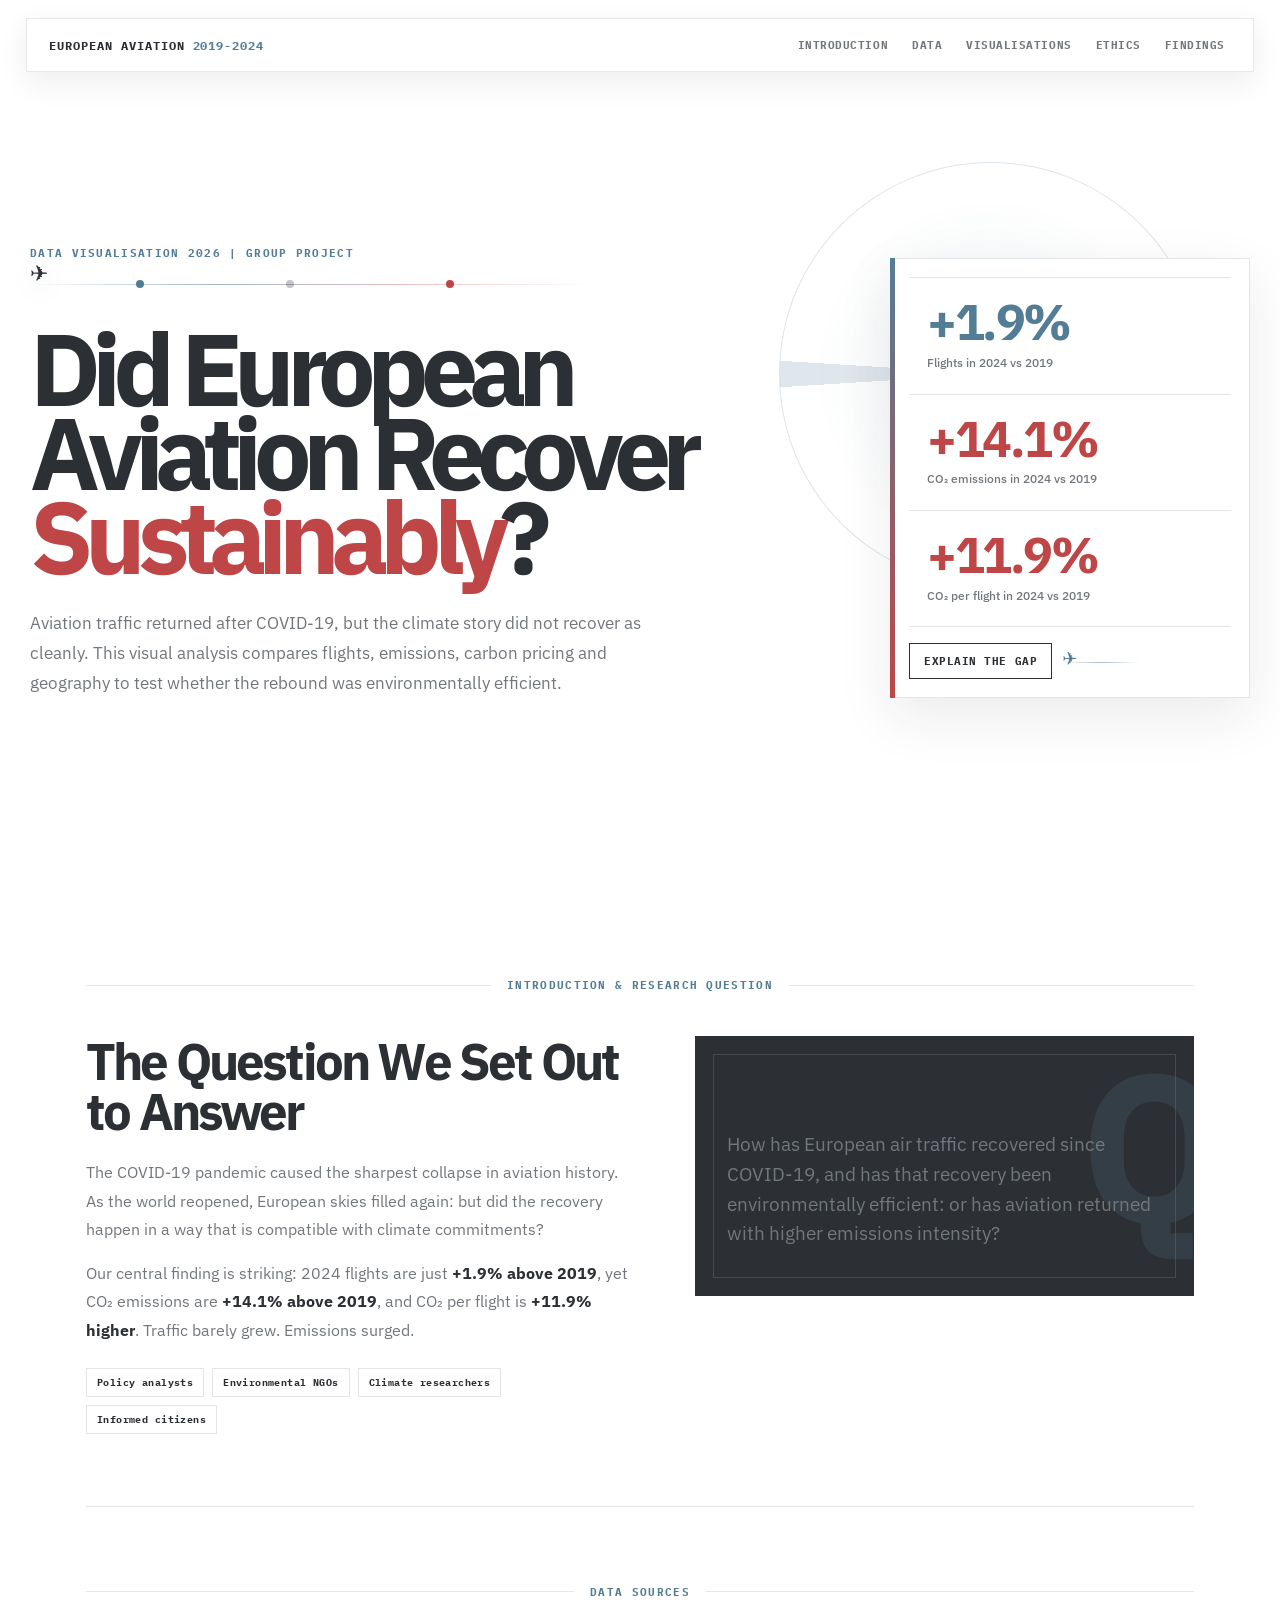
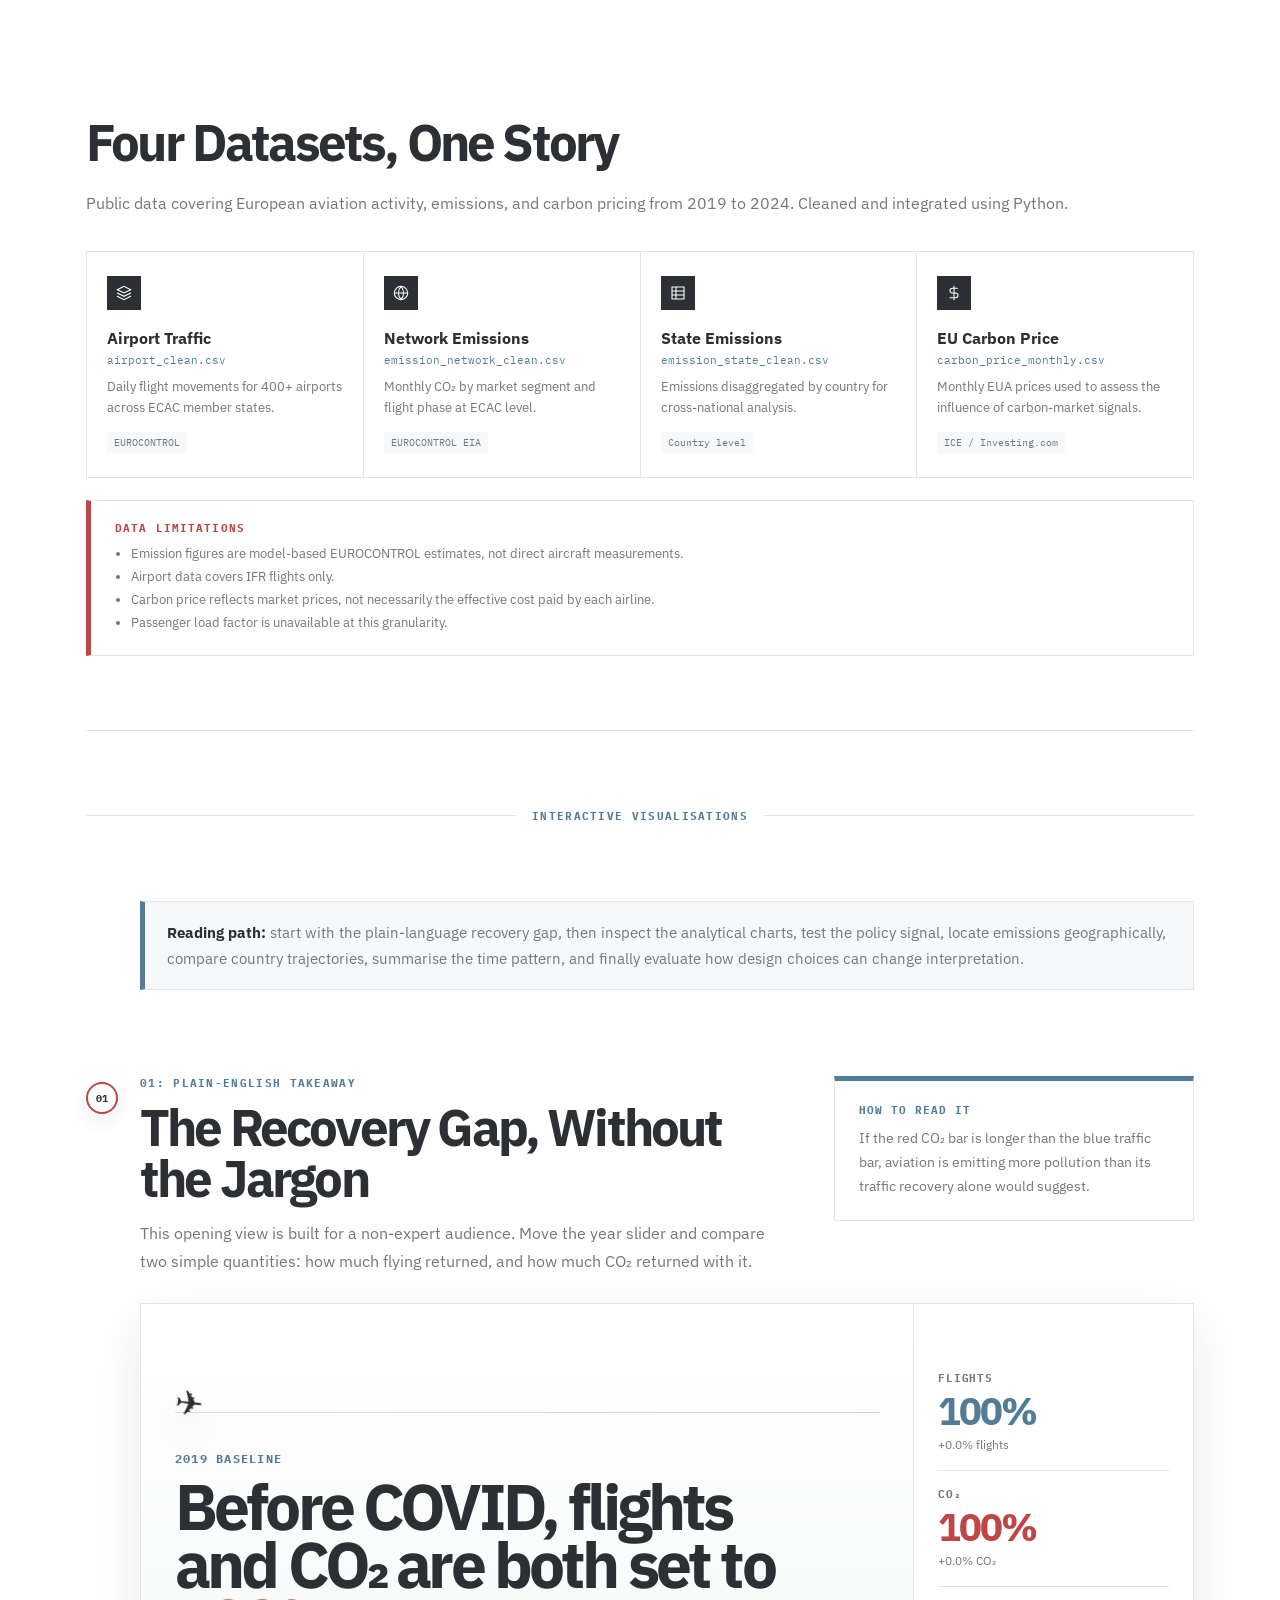
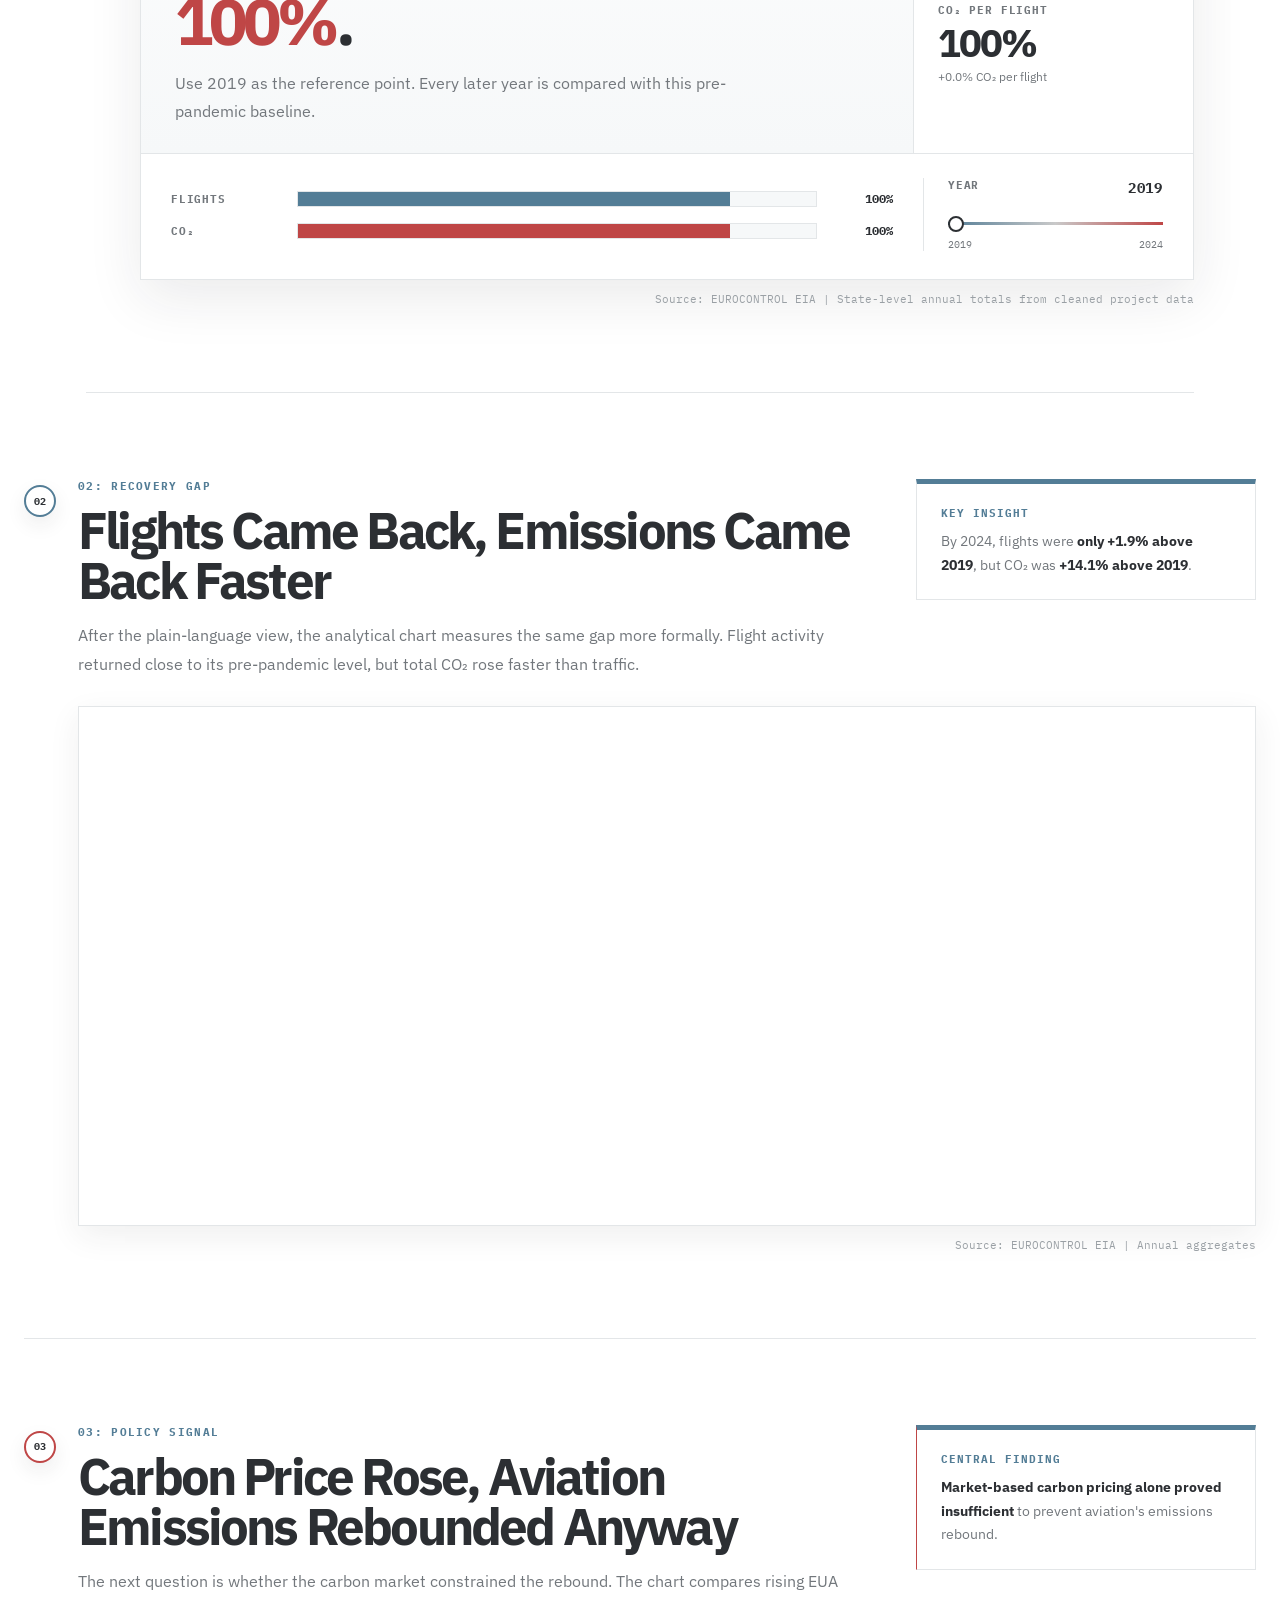
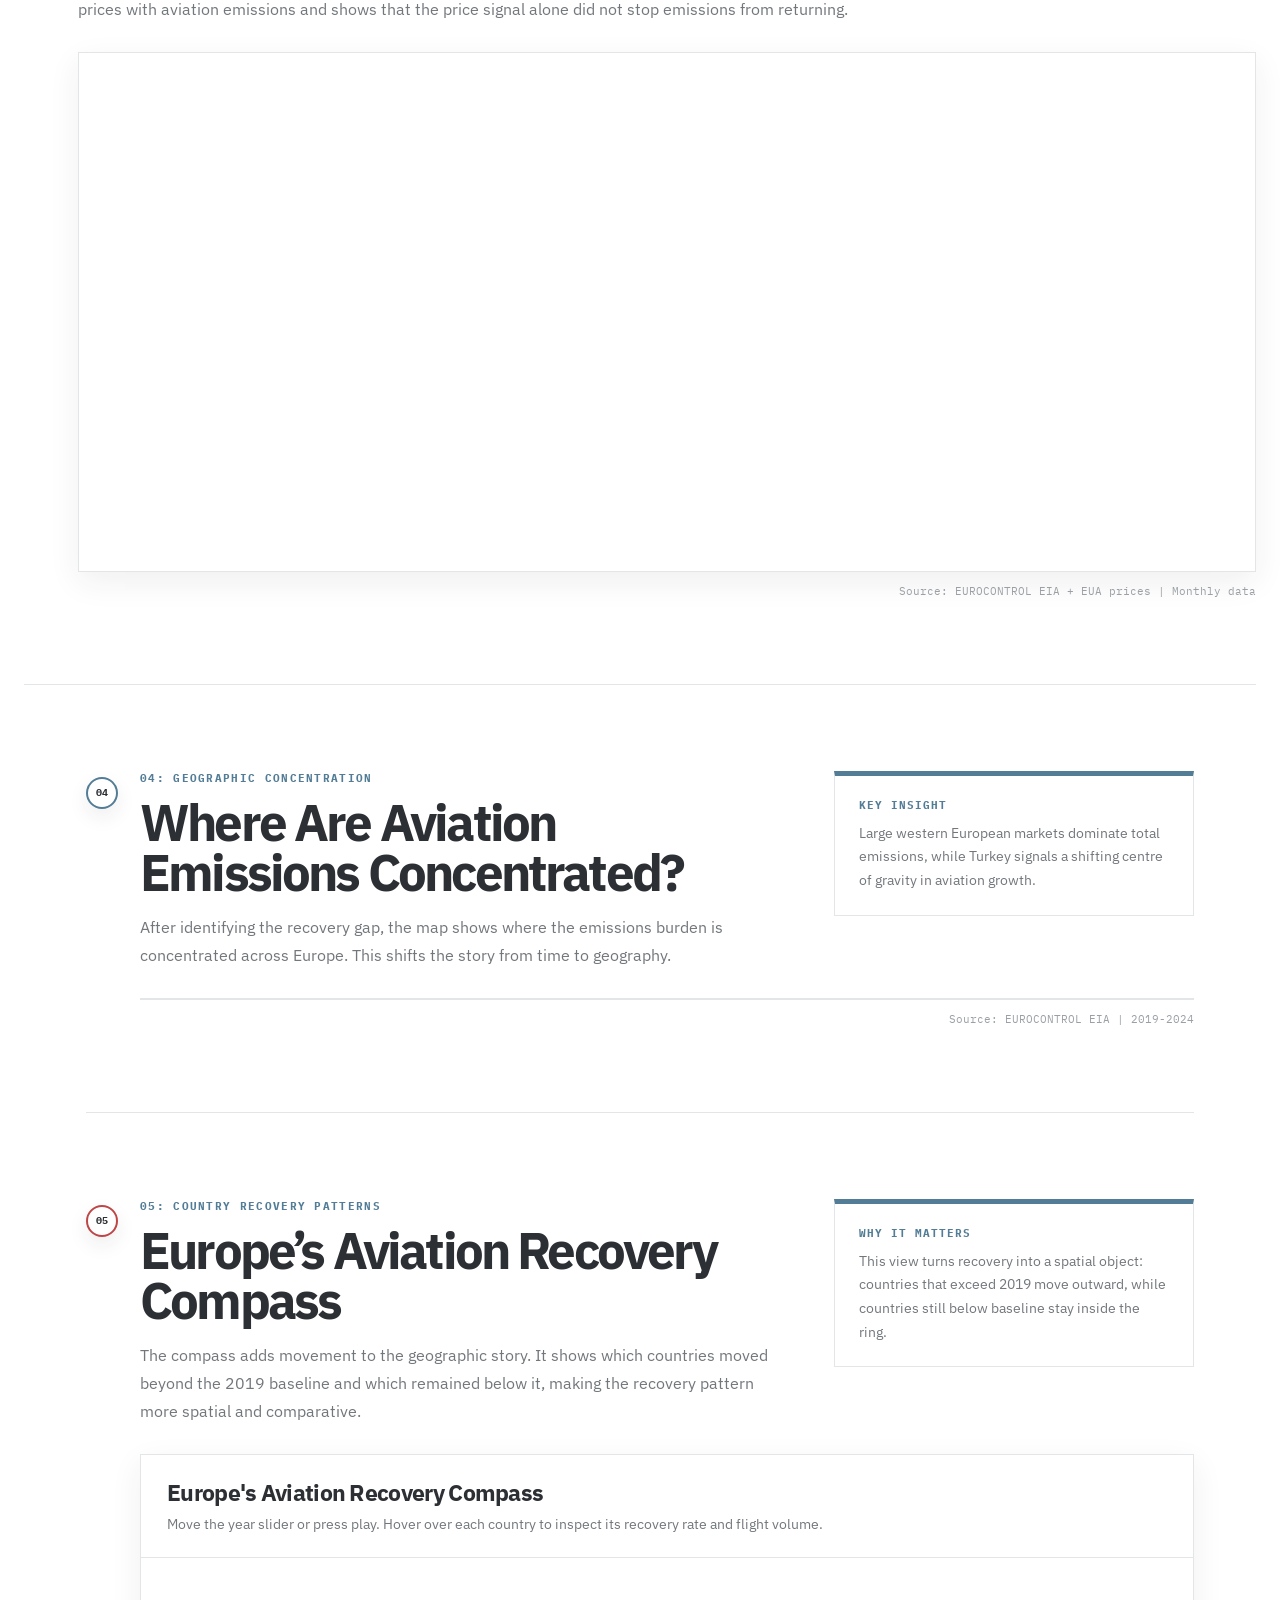
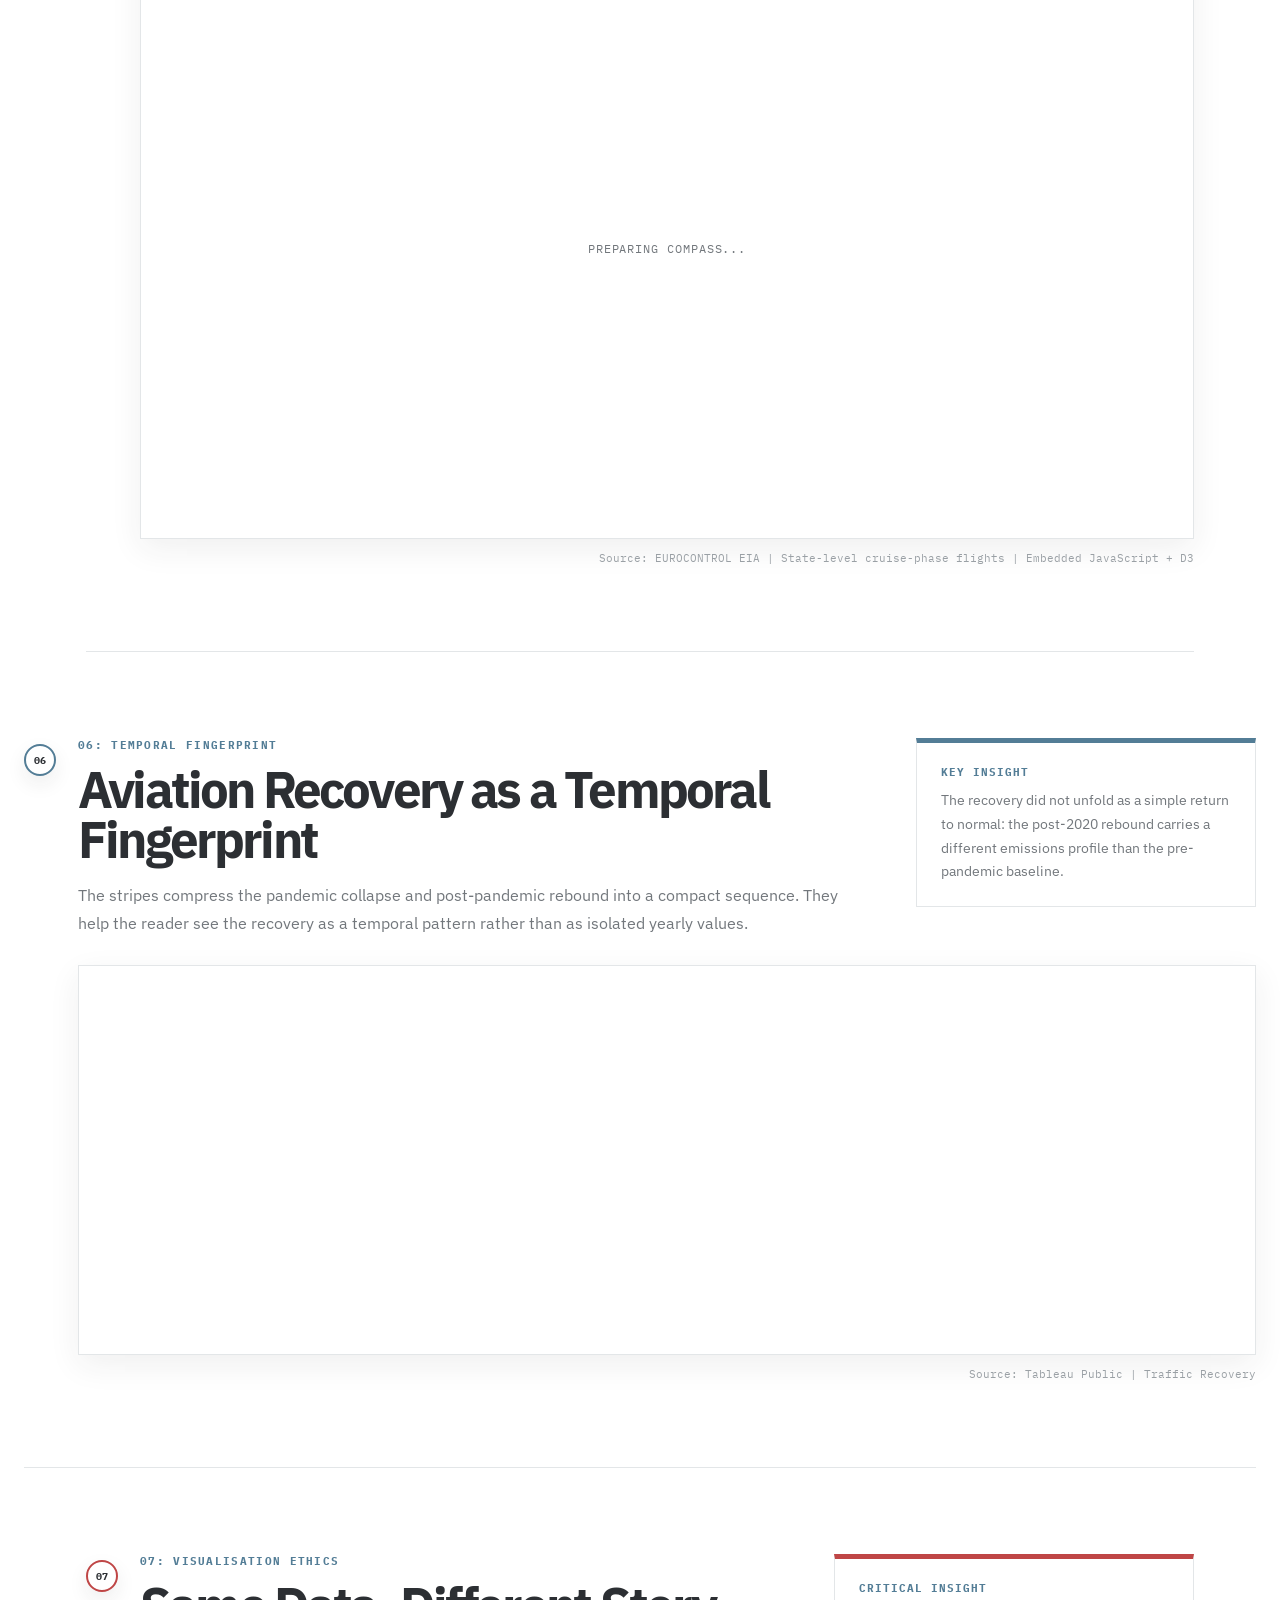
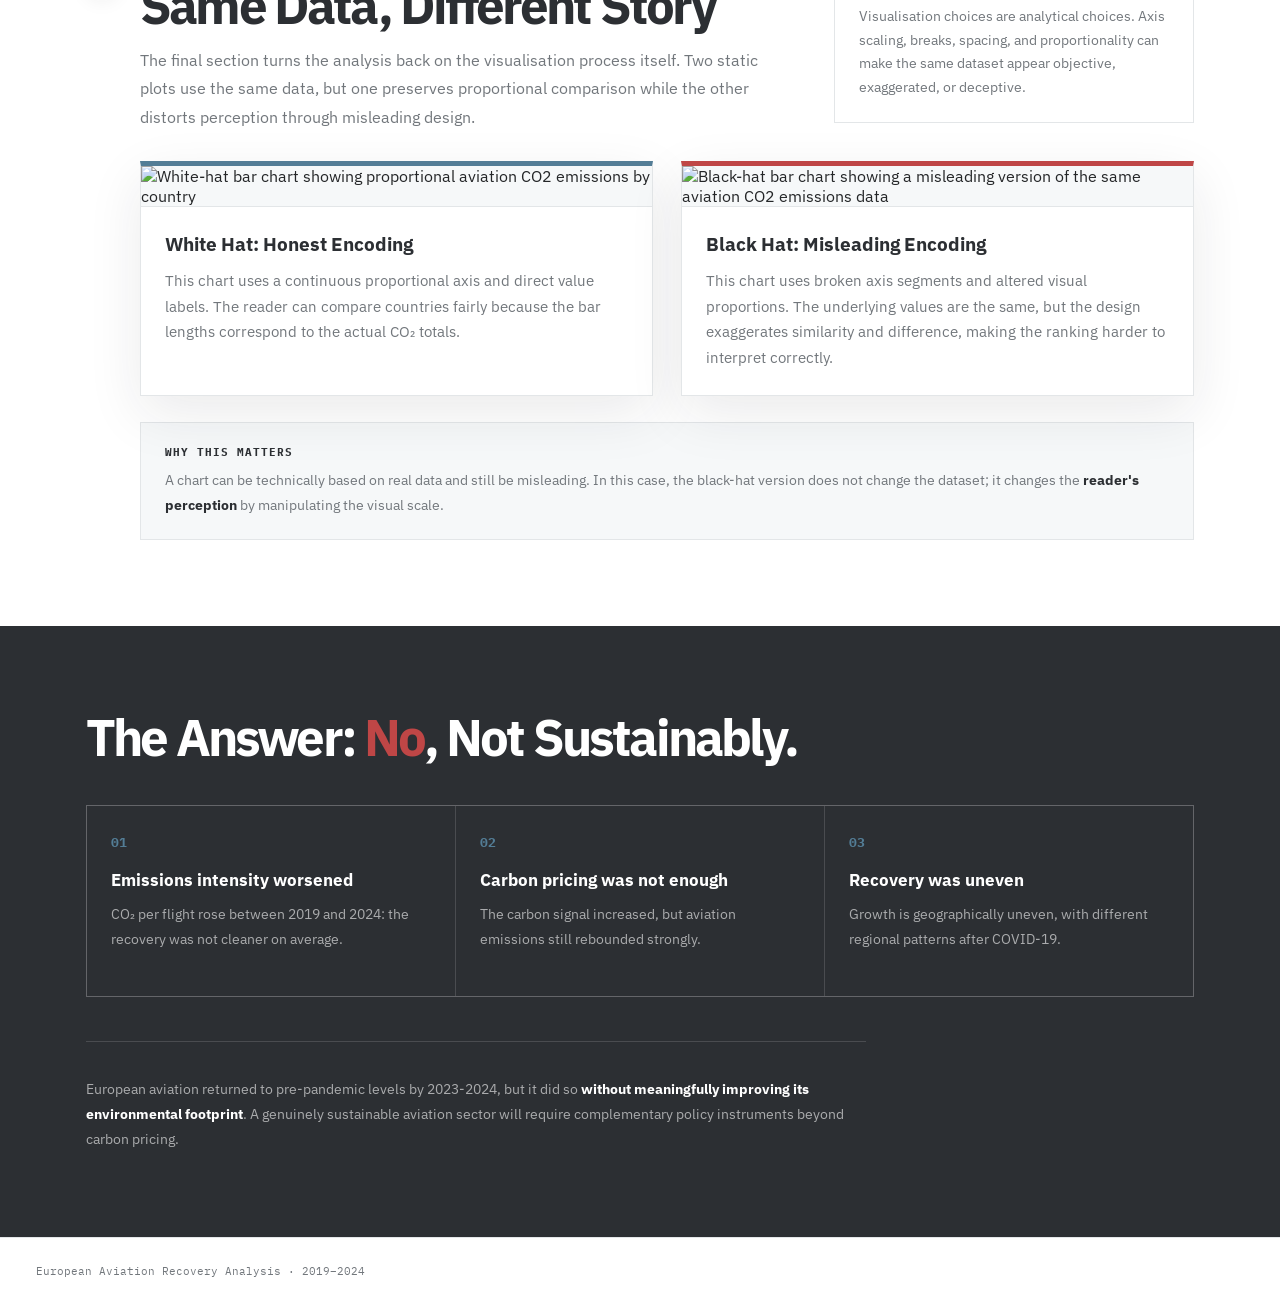
==== european_aviation_final.html @ b71dc3f4 "upd html" ====
<!DOCTYPE html>
<html lang="en">
<head>
<meta charset="UTF-8" />
<meta name="viewport" content="width=device-width, initial-scale=1.0" />
<title>Did European Aviation Recover Sustainably After COVID-19?</title>
<link rel="preconnect" href="https://fonts.googleapis.com">
<link rel="preconnect" href="https://fonts.gstatic.com" crossorigin>
<link href="https://fonts.googleapis.com/css2?family=IBM+Plex+Mono:wght@500;600;700&family=IBM+Plex+Sans:wght@400;500;600;700&display=swap" rel="stylesheet">
<style>
:root{
  --blue:#537D96;
  --red:#BF4646;
  --dark:#2C2F33;
  --ink:#242628;
  --muted:#72777C;
  --line:#E3E6E8;
  --soft:#F6F8F9;
  --white:#FFFFFF;
  --shadow:0 18px 52px rgba(36,38,40,.09);
  --radius:18px;
  --sans:'IBM Plex Sans', system-ui, -apple-system, BlinkMacSystemFont, 'Segoe UI', sans-serif;
  --mono:'IBM Plex Mono', ui-monospace, SFMono-Regular, Menlo, monospace;
}
*{box-sizing:border-box;margin:0;padding:0}
html{scroll-behavior:smooth;background:#fff}
body{
  font-family:var(--sans);
  color:var(--ink);
  background:#fff;
  overflow-x:hidden;
  text-rendering:optimizeLegibility;
}
a{color:inherit}
nav{
  position:fixed; inset:18px 26px auto; z-index:1000;
  height:54px; padding:0 18px 0 22px;
  display:flex; align-items:center; justify-content:space-between; gap:18px;
  background:rgba(255,255,255,.88);
  border:1px solid rgba(44,47,51,.11);
  backdrop-filter:blur(18px);
  box-shadow:0 10px 30px rgba(36,38,40,.08);
}
.nav-logo{
  font-family:var(--mono);
  font-size:.76rem;
  font-weight:700;
  letter-spacing:.08em;
  text-transform:uppercase;
  color:var(--dark);
}
.nav-logo span{color:var(--blue)}
.nav-links{display:flex;gap:4px;list-style:none}
.nav-links a{
  display:block;text-decoration:none;font-family:var(--mono);
  font-size:.66rem;font-weight:700;text-transform:uppercase;letter-spacing:.05em;
  color:var(--muted);padding:8px 10px;border-radius:2px;transition:.18s
}
.nav-links a:hover{background:var(--dark);color:#fff}
.hero{
  min-height:100vh;
  display:grid;
  align-items:center;
  padding:126px 30px 82px;
  position:relative;
}
.hero::after{
  content:"";
  position:absolute;
  right:6vw; top:18vh;
  width:33vw; height:33vw;
  border:1px solid rgba(83,125,150,.22);
  border-radius:50%;
  background:
    radial-gradient(circle, rgba(83,125,150,.08), transparent 62%),
    conic-gradient(from 18deg, transparent 0 31%, rgba(191,70,70,.18) 31% 33%, transparent 33% 69%, rgba(83,125,150,.2) 69% 71%, transparent 71%);
  opacity:.9;
}
.hero-inner{
  max-width:1240px;margin:0 auto;width:100%;
  display:grid;grid-template-columns:minmax(0,1.15fr) 360px;gap:70px;align-items:end;
  position:relative;z-index:1;
}
.eyebrow,.viz-tag,.divider-label{
  font-family:var(--mono);
  font-size:.68rem;font-weight:700;letter-spacing:.12em;text-transform:uppercase;color:var(--blue)
}
.hero h1{
  font-size:clamp(3.6rem,8vw,8.6rem);
  line-height:.82;
  letter-spacing:-.085em;
  font-weight:700;
  color:var(--dark);
  margin:20px 0 30px;
  max-width:920px;
}
.hero h1 em{font-style:normal;color:var(--red)}
.hero-sub{
  font-size:1.08rem;line-height:1.75;color:var(--muted);max-width:650px;
}
.hero-card{
  background:#fff;
  border:1px solid var(--line);
  box-shadow:var(--shadow);
  padding:18px;
  position:relative;
}
.hero-card::before{
  content:"";
  position:absolute;left:-1px;top:-1px;bottom:-1px;width:5px;
  background:linear-gradient(var(--blue),var(--red));
}
.hero-stats{display:grid;grid-template-columns:1fr;gap:0;border-top:1px solid var(--line)}
.hero-stat{
  padding:22px 18px;
  background:#fff;
  border-bottom:1px solid var(--line);
}
.hero-stat-num{
  font-size:3.1rem;line-height:.9;color:var(--red);font-weight:700;letter-spacing:-.05em
}
.hero-stat-num.blue{color:var(--blue)}
.hero-stat-label{
  margin-top:8px;color:var(--muted);font-size:.78rem;line-height:1.5;font-weight:500
}
.gap-controls{margin-top:16px;display:flex;align-items:center;gap:10px}
.gap-btn,.metric-btn{
  border:1px solid var(--dark);background:#fff;color:var(--dark);
  padding:10px 14px;font-family:var(--mono);font-weight:700;font-size:.68rem;
  letter-spacing:.05em;text-transform:uppercase;cursor:pointer;transition:.18s
}
.gap-btn:hover,.metric-btn:hover{background:var(--dark);color:#fff}
.gap-btn.active,.metric-btn.active{background:var(--dark);color:#fff}
.gap-text{max-height:0;overflow:hidden;opacity:0;color:var(--muted);font-size:.88rem;line-height:1.7;transition:.35s}
.gap-text.visible{max-height:220px;opacity:1;margin-top:14px}
.gap-text strong{color:var(--dark)}
.mini-plane{width:78px;height:18px;position:relative}
.mini-plane::before{content:"✈";position:absolute;left:0;top:-5px;color:var(--blue);font-size:18px;animation:flyAcross 3s ease-in-out infinite}
.mini-plane::after{content:"";position:absolute;left:0;right:0;top:10px;height:1px;background:linear-gradient(to right,transparent,rgba(83,125,150,.5),transparent)}
@keyframes flyAcross{0%{transform:translateX(0) rotate(4deg);opacity:.2}45%{opacity:1}100%{transform:translateX(60px) rotate(4deg);opacity:.2}}

.page{max-width:1180px;margin:0 auto;padding:0 36px}
.divider{display:flex;align-items:center;gap:16px;padding:78px 0 44px}
.divider-line{flex:1;height:1px;background:var(--line)}
.intro{padding-bottom:72px;border-bottom:1px solid var(--line)}
.intro-grid{display:grid;grid-template-columns:1.05fr .95fr;gap:58px;align-items:start}
h2{
  font-size:clamp(2rem,4vw,3.5rem);
  line-height:.98;
  letter-spacing:-.055em;
  font-weight:700;
  color:var(--dark);
}
.intro h2,.datasets h2{margin-bottom:22px}
.intro p,.datasets>p,.viz-desc{
  font-size:.98rem;line-height:1.8;color:var(--muted);font-weight:400
}
.intro p{margin-bottom:16px}
.intro strong,.viz-desc strong{color:var(--dark)}
.question-box{
  background:var(--dark);
  color:#fff;
  padding:32px;
  min-height:260px;
  display:flex;align-items:flex-end;
  position:relative;overflow:hidden;
}
.question-box::before{
  content:"";
  position:absolute;inset:18px;
  border:1px solid rgba(255,255,255,.13);
}
.question-box::after{
  content:"Q";
  position:absolute;right:-10px;top:-28px;
  font-size:13rem;font-weight:700;letter-spacing:-.12em;color:rgba(83,125,150,.2)
}
.question-box p{font-size:1.2rem;line-height:1.55;position:relative;z-index:1}
.tags{display:flex;gap:8px;margin-top:24px;flex-wrap:wrap}
.tag{
  font-family:var(--mono);font-size:.64rem;font-weight:700;letter-spacing:.04em;
  padding:7px 10px;border:1px solid var(--line);color:var(--dark);background:#fff
}
.datasets{padding:74px 0;border-bottom:1px solid var(--line)}
.ds-grid{display:grid;grid-template-columns:repeat(4,1fr);gap:1px;background:var(--line);border:1px solid var(--line);margin-top:34px}
.ds-card{background:#fff;padding:24px 20px;min-height:210px;transition:.2s}
.ds-card:hover{background:var(--soft);transform:translateY(-2px)}
.ds-icon{width:34px;height:34px;background:var(--dark);display:flex;align-items:center;justify-content:center;margin-bottom:18px}
.ds-icon svg{width:16px;height:16px;fill:none;stroke:#fff;stroke-width:1.6;stroke-linecap:round}
.ds-card h3{font-size:1rem;color:var(--dark);margin-bottom:5px}
.ds-file{font-family:var(--mono);font-size:.68rem;color:var(--blue);display:block;margin-bottom:10px}
.ds-card p{font-size:.8rem;line-height:1.6;color:var(--muted)}
.ds-meta{display:flex;gap:6px;margin-top:14px;flex-wrap:wrap}
.ds-meta span{font-family:var(--mono);font-size:.62rem;background:var(--soft);color:var(--muted);padding:4px 7px}
.limits{border:1px solid var(--line);border-left:5px solid var(--red);padding:20px 24px;margin-top:22px;background:#fff}
.limits h4{font-family:var(--mono);font-size:.7rem;letter-spacing:.1em;text-transform:uppercase;color:var(--red);margin-bottom:8px}
.limits ul{padding-left:16px}
.limits li{font-size:.82rem;line-height:1.75;color:var(--muted)}


/* Subtle interactive flight path: lightweight, not a dashboard */
.scroll-progress{
  position:fixed;top:0;left:0;height:3px;width:100%;z-index:2000;
  background:linear-gradient(90deg,var(--blue),var(--red));
  transform:scaleX(0);transform-origin:left center;
}
.airline-trace{
  width:min(560px,80vw);
  height:46px;
  position:relative;
  margin:0 0 16px;
  color:var(--blue);
}
.airline-trace::before{
  content:"";
  position:absolute;left:0;right:0;top:24px;height:1px;
  background:linear-gradient(90deg,transparent,rgba(83,125,150,.55),rgba(191,70,70,.35),transparent);
}
.airline-trace::after{
  content:"";
  position:absolute;left:19%;top:20px;width:8px;height:8px;border-radius:50%;
  background:var(--blue);box-shadow:150px 0 0 rgba(44,47,51,.28),310px 0 0 var(--red);
}
.hero-plane{
  position:absolute;left:0;top:2px;
  font-size:22px;line-height:1;
  color:var(--dark);
  filter:drop-shadow(0 8px 12px rgba(36,38,40,.14));
  animation:heroPlaneFloat 5.8s ease-in-out infinite;
}
@keyframes heroPlaneFloat{
  0%,100%{transform:translate(0,6px) rotate(7deg)}
  45%{transform:translate(430px,-2px) rotate(7deg)}
  55%{transform:translate(430px,-2px) rotate(7deg)}
}
.story-flow{
  position:relative;
  margin-top:34px;
}
.story-flow .viz-block{
  position:relative;
  padding-left:54px;
}
.story-flow .viz-block::before{
  content:attr(data-step);
  position:absolute;
  left:0;
  top:92px;
  width:28px;
  height:28px;
  display:flex;
  align-items:center;
  justify-content:center;
  border-radius:50%;
  background:#fff;
  border:2px solid var(--blue);
  color:var(--dark);
  font-family:var(--mono);
  font-size:.62rem;
  font-weight:700;
  z-index:2;
  box-shadow:0 8px 20px rgba(36,38,40,.08);
}
.story-flow .viz-block:nth-of-type(2n)::before{border-color:var(--red)}
.story-bridge{
  margin:22px 0 0 54px;
  padding:18px 22px;
  border:1px solid var(--line);
  border-left:5px solid var(--blue);
  background:var(--soft);
  color:var(--muted);
  line-height:1.75;
  font-size:.92rem;
}
.story-bridge strong{color:var(--dark)}

.viz-block{
  opacity:0;transform:translateY(22px);
  transition:opacity .65s ease, transform .65s ease;
}
.viz-block.is-visible{opacity:1;transform:none}

.viz-block{padding:86px 0;border-bottom:1px solid var(--line)}
.viz-block:last-child{border-bottom:none}
.viz-head{display:grid;grid-template-columns:minmax(0,1fr) 360px;gap:52px;align-items:start;margin-bottom:28px}
.viz-tag{display:block;margin-bottom:12px}
.viz-block h2{margin-bottom:16px}
.insight{
  border:1px solid var(--line);
  border-top:5px solid var(--blue);
  background:#fff;
  padding:22px 24px;
}
.insight h4{
  font-family:var(--mono);font-size:.68rem;font-weight:700;letter-spacing:.09em;text-transform:uppercase;color:var(--blue);margin-bottom:10px
}
.insight p{font-size:.86rem;line-height:1.72;color:var(--muted)}
.insight strong{color:var(--dark)}
.tableau-frame,.atlas-card{
  border:1px solid var(--line);
  background:#fff;
  box-shadow:0 10px 30px rgba(36,38,40,.07);
  overflow:hidden;
}
.viz-block.horizontal{
  width:min(1440px, calc(100vw - 48px));
  margin-left:calc(50% - min(720px, calc(50vw - 24px)));
}
.viz-block.horizontal .viz-head{
  grid-template-columns:minmax(0,1.25fr) 340px;
}
.viz-block.horizontal .tableau-frame{min-height:520px}
.viz-block.horizontal.stripes .tableau-frame{min-height:390px}
.caption{
  font-family:var(--mono);
  font-size:.68rem;
  color:#9AA0A5;
  margin-top:12px;
  text-align:right;
}

.atlas-card{background:#fff}
.atlas-shell{padding:0}
.atlas-header{display:flex;justify-content:space-between;gap:20px;padding:22px 26px;border-bottom:1px solid var(--line);background:#fff}
.atlas-title h3{font-size:1.45rem;color:var(--dark);letter-spacing:-.03em}
.atlas-title p{margin-top:6px;font-size:.86rem;color:var(--muted);line-height:1.65}
.atlas-loader{height:580px;display:flex;align-items:center;justify-content:center;font-family:var(--mono);font-size:.72rem;text-transform:uppercase;letter-spacing:.08em;color:var(--muted)}
.atlas-dashboard{display:none;grid-template-columns:minmax(0,1fr) 220px;gap:0;min-height:680px}
.atlas-dashboard.ready{display:grid}
.atlas-main{min-width:0;display:flex;flex-direction:column;border-right:1px solid var(--line)}
.atlas-side{padding:26px 22px;background:#fff;display:flex;flex-direction:column;gap:22px;justify-content:center;border-left:1px solid var(--line)}
.compass-wrap{position:relative;display:flex;justify-content:center;align-items:center;flex:1;min-height:0;background:#fff}
.compass-wrap svg{display:block;width:100%;height:100%;min-height:590px}
.yr-caption{position:absolute;left:22px;bottom:24px;max-width:230px;pointer-events:none}
.yc-year{font-size:1.5rem;color:var(--dark);font-weight:700;line-height:1;margin-bottom:6px}
.yc-text{font-size:.86rem;line-height:1.55;color:var(--muted)}
.year-row{display:flex;align-items:center;justify-content:center;gap:14px;padding:16px;border-top:1px solid var(--line);font-family:var(--mono);color:var(--muted)}
.year-row input[type=range]{appearance:none;width:260px;height:3px;background:linear-gradient(90deg,var(--blue),#c9c9c9,var(--red));border-radius:0;outline:none;cursor:pointer}
.year-row input[type=range]::-webkit-slider-thumb{appearance:none;width:15px;height:15px;background:#fff;border:2px solid var(--dark);border-radius:50%}
.year-row input[type=range]::-moz-range-thumb{width:15px;height:15px;background:#fff;border:2px solid var(--dark);border-radius:50%}
.yr-label{font-size:.68rem;text-transform:uppercase;letter-spacing:.06em}
.yr-val{font-size:1rem;color:var(--dark);font-weight:700;min-width:44px}
.btn-play{width:30px;height:30px;border:1px solid var(--dark);background:#fff;color:var(--dark);display:flex;align-items:center;justify-content:center;cursor:pointer}
.btn-play:hover{background:var(--dark);color:#fff}
.leg-title,.m-lbl{
  font-family:var(--mono);font-size:.68rem;letter-spacing:.07em;text-transform:uppercase;color:var(--muted);font-weight:700;margin-bottom:8px
}
.leg-bar{height:8px;margin-bottom:7px}
.leg-ticks{display:flex;justify-content:space-between}
.leg-ticks span,.m-sub{font-size:.72rem;color:var(--muted)}
.metric{padding:14px 0;border-top:1px solid var(--line)}
.m-val{font-size:1.9rem;font-weight:700;letter-spacing:-.05em;color:var(--dark);line-height:1}
.atlas-tooltip{position:absolute;pointer-events:none;z-index:10;background:#fff;border:1px solid var(--line);box-shadow:var(--shadow);padding:12px 14px;font-size:.85rem;line-height:1.5;opacity:0;transition:.15s}
.atlas-tooltip.on{opacity:1}
.atlas-tooltip .tt-name{font-weight:700;font-size:1rem;color:var(--dark);margin-bottom:6px}
.atlas-tooltip .tt-row{color:var(--muted)}
.atlas-tooltip b{color:var(--dark)}
.shape-g{cursor:grab}
.shape-g:active{cursor:grabbing}

.plain-card{
  border:1px solid var(--line);
  background:#fff;
  box-shadow:var(--shadow);
  overflow:hidden;
}
.plain-top{
  display:grid;
  grid-template-columns:minmax(0,1fr) 280px;
  border-bottom:1px solid var(--line);
  background:linear-gradient(180deg,#fff,var(--soft));
}
.plain-stage{
  position:relative;
  min-height:430px;
  padding:34px 34px 28px;
  overflow:hidden;
}
.plain-stage::before{
  content:"";
  position:absolute;
  left:34px;right:34px;top:108px;height:1px;
  background:linear-gradient(90deg,rgba(83,125,150,.2),rgba(191,70,70,.32));
}
.plain-plane{
  position:absolute;
  left:34px;top:76px;
  font-size:34px;
  color:var(--dark);
  filter:drop-shadow(0 12px 18px rgba(36,38,40,.16));
  transition:transform .55s cubic-bezier(.2,.8,.2,1);
}
.plain-copy{position:relative;z-index:1;margin-top:112px;max-width:650px}
.plain-year{
  font-family:var(--mono);
  font-size:.78rem;
  font-weight:700;
  letter-spacing:.1em;
  text-transform:uppercase;
  color:var(--blue);
  margin-bottom:12px;
}
.plain-big{
  font-size:clamp(2.2rem,5vw,5rem);
  line-height:.9;
  letter-spacing:-.06em;
  font-weight:700;
  color:var(--dark);
  max-width:720px;
}
.plain-big strong{color:var(--red)}
.plain-sentence{
  margin-top:18px;
  color:var(--muted);
  font-size:1rem;
  line-height:1.75;
  max-width:620px;
}
.plain-sentence strong{color:var(--dark)}
.plain-side{
  border-left:1px solid var(--line);
  padding:26px 24px;
  display:flex;
  flex-direction:column;
  justify-content:center;
  gap:16px;
  background:#fff;
}
.plain-score{
  border-top:1px solid var(--line);
  padding-top:16px;
}
.plain-score:first-child{border-top:0;padding-top:0}
.plain-score-label{
  font-family:var(--mono);
  font-size:.66rem;
  letter-spacing:.08em;
  text-transform:uppercase;
  color:var(--muted);
  font-weight:700;
  margin-bottom:8px;
}
.plain-score-value{
  font-size:2.35rem;
  line-height:.95;
  letter-spacing:-.05em;
  font-weight:700;
  color:var(--dark);
}
.plain-score-value.red{color:var(--red)}
.plain-score-value.blue{color:var(--blue)}
.plain-score-sub{margin-top:6px;font-size:.78rem;line-height:1.55;color:var(--muted)}
.plain-bottom{
  padding:24px 30px 28px;
  display:grid;
  grid-template-columns:minmax(0,1fr) 240px;
  gap:30px;
  align-items:center;
}
.plain-bars{display:grid;gap:16px}
.plain-bar-row{
  display:grid;
  grid-template-columns:112px minmax(0,1fr) 62px;
  gap:14px;
  align-items:center;
}
.plain-bar-label{
  font-family:var(--mono);
  font-size:.68rem;
  text-transform:uppercase;
  letter-spacing:.07em;
  color:var(--muted);
  font-weight:700;
}
.plain-bar-track{height:16px;background:var(--soft);border:1px solid var(--line);position:relative}
.plain-bar-fill{position:absolute;inset:0 auto 0 0;width:0;background:var(--blue);transition:width .55s cubic-bezier(.2,.8,.2,1)}
.plain-bar-fill.red{background:var(--red)}
.plain-bar-value{
  font-family:var(--mono);
  font-size:.72rem;
  color:var(--dark);
  font-weight:700;
  text-align:right;
}
.plain-control{
  border-left:1px solid var(--line);
  padding-left:24px;
}
.plain-control label{
  display:flex;
  justify-content:space-between;
  font-family:var(--mono);
  font-size:.68rem;
  letter-spacing:.07em;
  text-transform:uppercase;
  color:var(--muted);
  font-weight:700;
  margin-bottom:12px;
}
.plain-control strong{font-size:.9rem;color:var(--dark)}
.plain-control input[type=range]{appearance:none;width:100%;height:3px;background:linear-gradient(90deg,var(--blue),#c9c9c9,var(--red));outline:none;cursor:pointer}
.plain-control input[type=range]::-webkit-slider-thumb{appearance:none;width:16px;height:16px;background:#fff;border:2px solid var(--dark);border-radius:50%}
.plain-control input[type=range]::-moz-range-thumb{width:16px;height:16px;background:#fff;border:2px solid var(--dark);border-radius:50%}
.plain-years{display:flex;justify-content:space-between;margin-top:9px;font-family:var(--mono);font-size:.62rem;color:var(--muted)}


.ethics-grid{
  display:grid;
  grid-template-columns:1fr 1fr;
  gap:28px;
  margin-top:30px;
}
.ethics-card{
  background:#fff;
  border:1px solid var(--line);
  box-shadow:var(--shadow);
  overflow:hidden;
  transition:.25s;
}
.ethics-card:hover{transform:translateY(-4px)}
.ethics-card img{
  width:100%;
  display:block;
  border-bottom:1px solid var(--line);
  background:var(--soft);
}
.ethics-content{padding:24px}
.ethics-content h3{
  margin-bottom:12px;
  font-size:1.2rem;
  color:var(--dark);
}
.ethics-content p{
  color:var(--muted);
  line-height:1.75;
  font-size:.92rem;
}
.ethics-card.white{border-top:5px solid var(--blue)}
.ethics-card.black{border-top:5px solid var(--red)}
.ethics-note{
  margin-top:26px;
  border:1px solid var(--line);
  background:var(--soft);
  padding:22px 24px;
}
.ethics-note h4{
  font-family:var(--mono);
  font-size:.68rem;
  letter-spacing:.09em;
  text-transform:uppercase;
  color:var(--dark);
  margin-bottom:8px;
}
.ethics-note p{
  color:var(--muted);
  line-height:1.75;
  font-size:.9rem;
}
.ethics-note strong{color:var(--dark)}

.conclusion{background:var(--dark);padding:86px 0;color:#fff}
.conclusion-inner{max-width:1180px;margin:0 auto;padding:0 36px}
.conclusion h2{color:#fff;margin-bottom:42px}
.conclusion h2 em{font-style:normal;color:var(--red)}
.findings{display:grid;grid-template-columns:repeat(3,1fr);gap:1px;background:rgba(255,255,255,.14);border:1px solid rgba(255,255,255,.14);margin-bottom:44px}
.finding{background:var(--dark);padding:28px 24px;min-height:190px}
.finding-n{font-family:var(--mono);font-size:.8rem;color:var(--blue);margin-bottom:18px;font-weight:700}
.finding h3{font-size:1.05rem;margin-bottom:10px}
.finding p,.conclusion-text{font-size:.9rem;line-height:1.75;color:rgba(255,255,255,.6)}
.conclusion-text{max-width:780px;border-top:1px solid rgba(255,255,255,.14);padding-top:34px}
.conclusion-text strong{color:#fff}
footer{background:#fff;border-top:1px solid var(--line);padding:26px 36px;display:flex;justify-content:space-between;align-items:center}
footer p,footer a{font-family:var(--mono);font-size:.68rem;color:var(--muted)}
footer a{text-decoration:none;color:var(--blue);font-weight:700}


@media (max-width:860px){
.airline-trace{width:100%;height:36px}
  @keyframes heroPlaneFloat{0%,100%{transform:translate(0,4px) rotate(7deg)}45%,55%{transform:translate(220px,-1px) rotate(7deg)}}
}

@media(max-width:960px){
  nav{inset:12px 12px auto}

  .story-flow .viz-block{padding-left:0}
  .story-flow .viz-block::before{display:none}
  .story-bridge{margin-left:0}
.nav-links{display:none}
  .hero-inner,.intro-grid,.viz-head{grid-template-columns:1fr;gap:28px}
  .hero{padding:110px 20px 70px}.hero::after{display:none}
  .page,.conclusion-inner{padding:0 20px}
  .ds-grid,.findings,.ethics-grid{grid-template-columns:1fr}
  .viz-block.horizontal{width:auto;margin-left:0}
  .atlas-dashboard{grid-template-columns:1fr;min-height:auto}
  .atlas-main{border-right:0}.atlas-side{border-left:0;border-top:1px solid var(--line)}
  .compass-wrap svg{min-height:480px}
  .plain-top,.plain-bottom{grid-template-columns:1fr}
  .plain-side,.plain-control{border-left:0;border-top:1px solid var(--line)}
  .plain-control{padding-left:0;padding-top:20px}
  .plain-stage{min-height:390px;padding:28px 22px}
  .plain-stage::before{left:22px;right:22px}
  .plain-plane{left:22px}
  .plain-bar-row{grid-template-columns:82px minmax(0,1fr) 56px}
  footer{flex-direction:column;gap:8px;text-align:center}
}
</style>
</head>
<body>
<div class="scroll-progress" id="scrollProgress"></div>
<nav>
  <div class="nav-logo">European Aviation <span>2019-2024</span></div>
  <ul class="nav-links">
    <li><a href="#intro">Introduction</a></li>
    <li><a href="#data">Data</a></li>
    <li><a href="#viz">Visualisations</a></li>
    <li><a href="#viz-ethics">Ethics</a></li>
    <li><a href="#conclusion">Findings</a></li>
  </ul>
</nav>

<section class="hero">
  <div class="hero-inner">
    <div>
      <p class="eyebrow">Data Visualisation 2026 | Group Project</p>
      <div class="airline-trace" aria-hidden="true"><span class="hero-plane">✈</span></div>
      <h1>Did European Aviation Recover <em>Sustainably</em>?</h1>
      <p class="hero-sub">Aviation traffic returned after COVID-19, but the climate story did not recover as cleanly. This visual analysis compares flights, emissions, carbon pricing and geography to test whether the rebound was environmentally efficient.</p>
    </div>
    <div class="hero-card">
      <div class="hero-stats">
        <div class="hero-stat"><div class="hero-stat-num blue" data-target="1.9">+0.0%</div><div class="hero-stat-label">Flights in 2024 vs 2019</div></div>
        <div class="hero-stat"><div class="hero-stat-num" data-target="14.1">+0.0%</div><div class="hero-stat-label">CO₂ emissions in 2024 vs 2019</div></div>
        <div class="hero-stat"><div class="hero-stat-num" data-target="11.9">+0.0%</div><div class="hero-stat-label">CO₂ per flight in 2024 vs 2019</div></div>
      </div>
      <div class="gap-controls"><button id="gapBtn" class="gap-btn" type="button">Explain the gap</button><div class="mini-plane" aria-hidden="true"></div></div>
      <p id="gapText" class="gap-text">Traffic returned almost to pre-pandemic levels, but emissions increased much faster. This means the recovery was <strong>not environmentally efficient</strong>: each flight emitted more CO₂ on average in 2024 than in 2019.</p>
    </div>
  </div>
</section>

<div class="page">
  <div class="divider" id="intro"><div class="divider-line"></div><span class="divider-label">Introduction & Research Question</span><div class="divider-line"></div></div>
  <section class="intro">
    <div class="intro-grid">
      <div>
        <h2>The Question We Set Out to Answer</h2>
        <p>The COVID-19 pandemic caused the sharpest collapse in aviation history. As the world reopened, European skies filled again: but did the recovery happen in a way that is compatible with climate commitments?</p>
        <p>Our central finding is striking: 2024 flights are just <strong>+1.9% above 2019</strong>, yet CO₂ emissions are <strong>+14.1% above 2019</strong>, and CO₂ per flight is <strong>+11.9% higher</strong>. Traffic barely grew. Emissions surged.</p>
        <div class="tags"><span class="tag">Policy analysts</span><span class="tag">Environmental NGOs</span><span class="tag">Climate researchers</span><span class="tag">Informed citizens</span></div>
      </div>
      <div class="question-box">
        <p>How has European air traffic recovered since COVID-19, and has that recovery been environmentally efficient: or has aviation returned with higher emissions intensity?</p>
      </div>
    </div>
  </section>

  <div class="divider" id="data"><div class="divider-line"></div><span class="divider-label">Data Sources</span><div class="divider-line"></div></div>
  <section class="datasets">
    <h2>Four Datasets, One Story</h2>
    <p>Public data covering European aviation activity, emissions, and carbon pricing from 2019 to 2024. Cleaned and integrated using Python.</p>
    <div class="ds-grid">
      <div class="ds-card"><div class="ds-icon"><svg viewBox="0 0 24 24"><path d="M12 2L2 7l10 5 10-5-10-5zM2 17l10 5 10-5M2 12l10 5 10-5"/></svg></div><h3>Airport Traffic</h3><span class="ds-file">airport_clean.csv</span><p>Daily flight movements for 400+ airports across ECAC member states.</p><div class="ds-meta"><span>EUROCONTROL</span></div></div>
      <div class="ds-card"><div class="ds-icon"><svg viewBox="0 0 24 24"><circle cx="12" cy="12" r="10"/><path d="M2 12h20M12 2a15 15 0 0 1 0 20 15 15 0 0 1 0-20z"/></svg></div><h3>Network Emissions</h3><span class="ds-file">emission_network_clean.csv</span><p>Monthly CO₂ by market segment and flight phase at ECAC level.</p><div class="ds-meta"><span>EUROCONTROL EIA</span></div></div>
      <div class="ds-card"><div class="ds-icon"><svg viewBox="0 0 24 24"><path d="M3 3h18v18H3zM3 9h18M3 15h18M9 3v18"/></svg></div><h3>State Emissions</h3><span class="ds-file">emission_state_clean.csv</span><p>Emissions disaggregated by country for cross-national analysis.</p><div class="ds-meta"><span>Country level</span></div></div>
      <div class="ds-card"><div class="ds-icon"><svg viewBox="0 0 24 24"><path d="M12 2v20M17 5H9.5a3.5 3.5 0 0 0 0 7h5a3.5 3.5 0 0 1 0 7H6"/></svg></div><h3>EU Carbon Price</h3><span class="ds-file">carbon_price_monthly.csv</span><p>Monthly EUA prices used to assess the influence of carbon-market signals.</p><div class="ds-meta"><span>ICE / Investing.com</span></div></div>
    </div>
    <div class="limits"><h4>Data Limitations</h4><ul><li>Emission figures are model-based EUROCONTROL estimates, not direct aircraft measurements.</li><li>Airport data covers IFR flights only.</li><li>Carbon price reflects market prices, not necessarily the effective cost paid by each airline.</li><li>Passenger load factor is unavailable at this granularity.</li></ul></div>
  </section>

  <div class="divider" id="viz"><div class="divider-line"></div><span class="divider-label">Interactive Visualisations</span><div class="divider-line"></div></div>
<section class="story-flow" aria-label="Connected visual storytelling sequence">
  <div class="story-bridge"><strong>Reading path:</strong> start with the plain-language recovery gap, then inspect the analytical charts, test the policy signal, locate emissions geographically, compare country trajectories, summarise the time pattern, and finally evaluate how design choices can change interpretation.</div>

  <div class="viz-block" id="viz-plain" data-step="01">
    <div class="viz-head"><div><span class="viz-tag">01: Plain-English Takeaway</span><h2>The Recovery Gap, Without the Jargon</h2><p class="viz-desc">This opening view is built for a non-expert audience. Move the year slider and compare two simple quantities: how much flying returned, and how much CO₂ returned with it.</p></div><div class="insight"><h4>How to Read It</h4><p>If the red CO₂ bar is longer than the blue traffic bar, aviation is emitting more pollution than its traffic recovery alone would suggest.</p></div></div>
    <div class="plain-card" aria-label="Interactive plain-language recovery gap chart">
      <div class="plain-top">
        <div class="plain-stage">
          <div class="plain-plane" id="plain-plane" aria-hidden="true">✈</div>
          <div class="plain-copy">
            <div class="plain-year" id="plain-year">2019 baseline</div>
            <div class="plain-big" id="plain-headline">Before COVID, flights and CO₂ are both set to <strong>100%</strong>.</div>
            <p class="plain-sentence" id="plain-sentence">Use 2019 as the reference point. Every later year is compared with this pre-pandemic baseline.</p>
          </div>
        </div>
        <div class="plain-side">
          <div class="plain-score">
            <div class="plain-score-label">Flights</div>
            <div class="plain-score-value blue" id="plain-flights">100%</div>
            <div class="plain-score-sub" id="plain-flights-sub">vs 2019</div>
          </div>
          <div class="plain-score">
            <div class="plain-score-label">CO₂</div>
            <div class="plain-score-value red" id="plain-co2">100%</div>
            <div class="plain-score-sub" id="plain-co2-sub">vs 2019</div>
          </div>
          <div class="plain-score">
            <div class="plain-score-label">CO₂ per flight</div>
            <div class="plain-score-value" id="plain-intensity">100%</div>
            <div class="plain-score-sub" id="plain-intensity-sub">same as baseline</div>
          </div>
        </div>
      </div>
      <div class="plain-bottom">
        <div class="plain-bars">
          <div class="plain-bar-row"><div class="plain-bar-label">Flights</div><div class="plain-bar-track"><div class="plain-bar-fill" id="plain-flight-bar"></div></div><div class="plain-bar-value" id="plain-flight-bar-value">100%</div></div>
          <div class="plain-bar-row"><div class="plain-bar-label">CO₂</div><div class="plain-bar-track"><div class="plain-bar-fill red" id="plain-co2-bar"></div></div><div class="plain-bar-value" id="plain-co2-bar-value">100%</div></div>
        </div>
        <div class="plain-control">
          <label for="plain-year-slider"><span>Year</span><strong id="plain-year-value">2019</strong></label>
          <input type="range" id="plain-year-slider" min="2019" max="2024" step="1" value="2019">
          <div class="plain-years"><span>2019</span><span>2024</span></div>
        </div>
      </div>
    </div>
    <p class="caption">Source: EUROCONTROL EIA | State-level annual totals from cleaned project data</p>
  </div>

  <div class="viz-block horizontal" id="viz-recovery" data-step="02">
    <div class="viz-head"><div><span class="viz-tag">02: Recovery Gap</span><h2>Flights Came Back, Emissions Came Back Faster</h2><p class="viz-desc">After the plain-language view, the analytical chart measures the same gap more formally. Flight activity returned close to its pre-pandemic level, but total CO₂ rose faster than traffic.</p></div><div class="insight"><h4>Key Insight</h4><p>By 2024, flights were <strong>only +1.9% above 2019</strong>, but CO₂ was <strong>+14.1% above 2019</strong>.</p></div></div>
    <div class="tableau-frame"><div class='tableauPlaceholder' id='viz1778076877942' style='position:relative'><noscript><a href='#'><img alt='Recovery' src='https://public.tableau.com/static/images/Da/Data_Visualization_Tableau_emissions/EuropeanAviationRecoveryandEmissions20192024/1_rss.png' style='border:none'/></a></noscript><object class='tableauViz' style='display:none;'><param name='host_url' value='https%3A%2F%2Fpublic.tableau.com%2F'/><param name='embed_code_version' value='3'/><param name='site_root' value=''/><param name='name' value='Data_Visualization_Tableau_emissions/EuropeanAviationRecoveryandEmissions20192024'/><param name='tabs' value='no'/><param name='toolbar' value='yes'/><param name='static_image' value='https://public.tableau.com/static/images/Da/Data_Visualization_Tableau_emissions/EuropeanAviationRecoveryandEmissions20192024/1.png'/><param name='animate_transition' value='yes'/><param name='display_static_image' value='yes'/><param name='display_spinner' value='yes'/><param name='display_overlay' value='yes'/><param name='display_count' value='yes'/><param name='language' value='en-US'/><param name='filter' value='publish=yes'/></object></div></div>
    <p class="caption">Source: EUROCONTROL EIA | Annual aggregates</p>
  </div>

  <div class="viz-block horizontal" id="viz-carbon" data-step="03">
    <div class="viz-head"><div><span class="viz-tag">03: Policy Signal</span><h2>Carbon Price Rose, Aviation Emissions Rebounded Anyway</h2><p class="viz-desc">The next question is whether the carbon market constrained the rebound. The chart compares rising EUA prices with aviation emissions and shows that the price signal alone did not stop emissions from returning.</p></div><div class="insight" style="border-left-color:var(--red)"><h4>Central Finding</h4><p><strong>Market-based carbon pricing alone proved insufficient</strong> to prevent aviation's emissions rebound.</p></div></div>
    <div class="tableau-frame"><div class='tableauPlaceholder' id='viz1778076181159' style='position:relative'><noscript><a href='#'><img alt='Carbon' src='https://public.tableau.com/static/images/Da/Data_Visualization_Tableau_carbonprice/CarbonPriceTripled_AviationEmissionsReboundedAnyway_/1_rss.png' style='border:none'/></a></noscript><object class='tableauViz' style='display:none;'><param name='host_url' value='https%3A%2F%2Fpublic.tableau.com%2F'/><param name='embed_code_version' value='3'/><param name='site_root' value=''/><param name='name' value='Data_Visualization_Tableau_carbonprice/CarbonPriceTripled_AviationEmissionsReboundedAnyway_'/><param name='tabs' value='no'/><param name='toolbar' value='yes'/><param name='static_image' value='https://public.tableau.com/static/images/Da/Data_Visualization_Tableau_carbonprice/CarbonPriceTripled_AviationEmissionsReboundedAnyway_/1.png'/><param name='animate_transition' value='yes'/><param name='display_static_image' value='yes'/><param name='display_spinner' value='yes'/><param name='display_overlay' value='yes'/><param name='display_count' value='yes'/><param name='language' value='en-US'/><param name='filter' value='publish=yes'/></object></div></div>
    <p class="caption">Source: EUROCONTROL EIA + EUA prices | Monthly data</p>
  </div>

  <div class="viz-block" id="viz-map" data-step="04">
    <div class="viz-head"><div><span class="viz-tag">04: Geographic Concentration</span><h2>Where Are Aviation Emissions Concentrated?</h2><p class="viz-desc">After identifying the recovery gap, the map shows where the emissions burden is concentrated across Europe. This shifts the story from time to geography.</p></div><div class="insight"><h4>Key Insight</h4><p>Large western European markets dominate total emissions, while Turkey signals a shifting centre of gravity in aviation growth.</p></div></div>
    <div class="tableau-frame"><div class='tableauPlaceholder' id='viz1778075893716' style='position:relative'><noscript><a href='#'><img alt='Map' src='https://public.tableau.com/static/images/Da/Data_Visualization_Tableau_map/EuropeanAviationCOEmissionsbyState/1_rss.png' style='border:none'/></a></noscript><object class='tableauViz' style='display:none;'><param name='host_url' value='https%3A%2F%2Fpublic.tableau.com%2F'/><param name='embed_code_version' value='3'/><param name='site_root' value=''/><param name='name' value='Data_Visualization_Tableau_map/EuropeanAviationCOEmissionsbyState'/><param name='tabs' value='no'/><param name='toolbar' value='yes'/><param name='static_image' value='https://public.tableau.com/static/images/Da/Data_Visualization_Tableau_map/EuropeanAviationCOEmissionsbyState/1.png'/><param name='animate_transition' value='yes'/><param name='display_static_image' value='yes'/><param name='display_spinner' value='yes'/><param name='display_overlay' value='yes'/><param name='display_count' value='yes'/><param name='language' value='en-US'/><param name='filter' value='publish=yes'/></object></div></div>
    <p class="caption">Source: EUROCONTROL EIA | 2019-2024</p>
  </div>

  <div class="viz-block" id="viz-compass" data-step="05">
    <div class="viz-head"><div><span class="viz-tag">05: Country Recovery Patterns</span><h2>Europe’s Aviation Recovery Compass</h2><p class="viz-desc">The compass adds movement to the geographic story. It shows which countries moved beyond the 2019 baseline and which remained below it, making the recovery pattern more spatial and comparative.</p></div><div class="insight"><h4>Why It Matters</h4><p>This view turns recovery into a spatial object: countries that exceed 2019 move outward, while countries still below baseline stay inside the ring.</p></div></div>
    <div class="atlas-card">
      <div class="atlas-shell">
        <div class="atlas-header"><div class="atlas-title"><h3>Europe's Aviation Recovery Compass</h3><p>Move the year slider or press play. Hover over each country to inspect its recovery rate and flight volume.</p></div></div>
        <div class="atlas-loader" id="atlas-loader">Preparing compass...</div>
        <div class="atlas-dashboard" id="atlas-dash">
          <div class="atlas-main">
            <div class="compass-wrap" id="compass-wrap"><div class="atlas-tooltip" id="atlas-tt"></div><div class="yr-caption"><div class="yc-year" id="yc-year"></div><div class="yc-text" id="yc-text"></div></div></div>
            <div class="year-row"><button class="btn-play" id="btn-play" title="Play / Pause"><svg viewBox="0 0 10 10" width="11" height="11" fill="currentColor"><polygon points="2,1 9,5 2,9"/></svg></button><span class="yr-label">Year</span><input type="range" id="atlas-year-slider" min="2019" max="2024" step="1" value="2019"><span class="yr-val" id="year-disp">2019</span></div>
          </div>
          <div class="atlas-side"><div id="atlas-legend"></div><div id="atlas-metrics"></div></div>
        </div>
      </div>
    </div>
    <p class="caption">Source: EUROCONTROL EIA | State-level cruise-phase flights | Embedded JavaScript + D3</p>
  </div>

  <div class="viz-block horizontal stripes" id="viz-stripes" data-step="06">
    <div class="viz-head"><div><span class="viz-tag">06: Temporal Fingerprint</span><h2>Aviation Recovery as a Temporal Fingerprint</h2><p class="viz-desc">The stripes compress the pandemic collapse and post-pandemic rebound into a compact sequence. They help the reader see the recovery as a temporal pattern rather than as isolated yearly values.</p></div><div class="insight"><h4>Key Insight</h4><p>The recovery did not unfold as a simple return to normal: the post-2020 rebound carries a different emissions profile than the pre-pandemic baseline.</p></div></div>
    <div class="tableau-frame"><div class='tableauPlaceholder' id='viz1778164427596' style='position: relative'><noscript><a href='#'><img alt='Traffic Recovery' src='https://public.tableau.com/static/images/En/EnvStripes_17781643738830/Foglio1/1_rss.png' style='border: none' /></a></noscript><object class='tableauViz' style='display:none;'><param name='host_url' value='https%3A%2F%2Fpublic.tableau.com%2F' /> <param name='embed_code_version' value='3' /> <param name='site_root' value='' /><param name='name' value='EnvStripes_17781643738830/Foglio1' /><param name='tabs' value='no' /><param name='toolbar' value='yes' /><param name='static_image' value='https://public.tableau.com/static/images/En/EnvStripes_17781643738830/Foglio1/1.png' /> <param name='animate_transition' value='yes' /><param name='display_static_image' value='yes' /><param name='display_spinner' value='yes' /><param name='display_overlay' value='yes' /><param name='display_count' value='yes' /><param name='language' value='en-US' /><param name='filter' value='publish=yes' /></object></div></div>
    <p class="caption">Source: Tableau Public | Traffic Recovery</p>
  </div>

  <div class="viz-block" id="viz-ethics" data-step="07">
    <div class="viz-head">
      <div>
        <span class="viz-tag">07: Visualisation Ethics</span>
        <h2>Same Data, Different Story</h2>
        <p class="viz-desc">The final section turns the analysis back on the visualisation process itself. Two static plots use the same data, but one preserves proportional comparison while the other distorts perception through misleading design.</p>
      </div>
      <div class="insight" style="border-top-color:var(--red)">
        <h4>Critical Insight</h4>
        <p>Visualisation choices are analytical choices. Axis scaling, breaks, spacing, and proportionality can make the same dataset appear objective, exaggerated, or deceptive.</p>
      </div>
    </div>

    <div class="ethics-grid">
      <article class="ethics-card white">
        <img src="figures/whitehat_a.png" alt="White-hat bar chart showing proportional aviation CO2 emissions by country">
        <div class="ethics-content">
          <h3>White Hat: Honest Encoding</h3>
          <p>This chart uses a continuous proportional axis and direct value labels. The reader can compare countries fairly because the bar lengths correspond to the actual CO₂ totals.</p>
        </div>
      </article>

      <article class="ethics-card black">
        <img src="figures/blackhat_a.png" alt="Black-hat bar chart showing a misleading version of the same aviation CO2 emissions data">
        <div class="ethics-content">
          <h3>Black Hat: Misleading Encoding</h3>
          <p>This chart uses broken axis segments and altered visual proportions. The underlying values are the same, but the design exaggerates similarity and difference, making the ranking harder to interpret correctly.</p>
        </div>
      </article>
    </div>

    <div class="ethics-note">
      <h4>Why this matters</h4>
      <p>A chart can be technically based on real data and still be misleading. In this case, the black-hat version does not change the dataset; it changes the <strong>reader's perception</strong> by manipulating the visual scale.</p>
    </div>

  </div>
  </section>
</div>

<section class="conclusion" id="conclusion"><div class="conclusion-inner"><h2>The Answer: <em>No</em>, Not Sustainably.</h2><div class="findings"><div class="finding"><div class="finding-n">01</div><h3>Emissions intensity worsened</h3><p>CO₂ per flight rose between 2019 and 2024: the recovery was not cleaner on average.</p></div><div class="finding"><div class="finding-n">02</div><h3>Carbon pricing was not enough</h3><p>The carbon signal increased, but aviation emissions still rebounded strongly.</p></div><div class="finding"><div class="finding-n">03</div><h3>Recovery was uneven</h3><p>Growth is geographically uneven, with different regional patterns after COVID-19.</p></div></div><p class="conclusion-text">European aviation returned to pre-pandemic levels by 2023-2024, but it did so <strong>without meaningfully improving its environmental footprint</strong>. A genuinely sustainable aviation sector will require complementary policy instruments beyond carbon pricing.</p></div></section>
<footer>
  <p>European Aviation Recovery Analysis · 2019–2024</p>
</footer>

<script src="https://d3js.org/d3.v7.min.js"></script>
<script src="https://unpkg.com/topojson-client@3"></script>
<script>
const EMBEDDED_COUNTRY_DATA = {"AL":{"iso":"AL","years":{"2019":223138.0,"2020":102884.0,"2021":156866.0,"2022":254163.0,"2023":307523.0,"2024":375887.0},"co2":{"2019":420090800.0,"2020":208937099.99999997,"2021":280163700.0,"2022":440626800.0,"2023":524446499.99999994,"2024":639491299.9999999}},"AZ":{"iso":"AZ","years":{"2019":38538.0,"2020":17690.0,"2021":60889.0,"2022":166127.0,"2023":233261.0,"2024":306032.0},"co2":{"2019":199054900.00000003,"2020":109918600.0,"2021":477628100.00000006,"2022":1241013499.9999998,"2023":1744762000.0000005,"2024":2458476900.0}},"BE":{"iso":"BE","years":{"2019":1226638.0,"2020":534298.0,"2021":629680.0,"2022":1016475.0,"2023":1152045.0,"2024":1196048.0},"co2":{"2019":2322153499.9999976,"2020":1081494399.9999995,"2021":1184420799.9999998,"2022":1947888299.9999979,"2023":2230310899.9999976,"2024":2299564699.999997}},"BG":{"iso":"BG","years":{"2019":874028.0,"2020":374277.0,"2021":513987.0,"2022":819168.0,"2023":972110.0,"2024":1049982.0},"co2":{"2019":3714271399.9999995,"2020":1638020500.0000005,"2021":1976372799.9999988,"2022":3428812599.9999976,"2023":4160255100.0000014,"2024":4449648900.000004}},"CH":{"iso":"CH","years":{"2019":1189953.0,"2020":481610.0,"2021":627659.0,"2022":1052417.0,"2023":1100725.0,"2024":1202246.0},"co2":{"2019":1820661499.9999986,"2020":690122700.0000001,"2021":885455399.9999999,"2022":1531359199.9999983,"2023":1640745199.9999983,"2024":1853220799.9999988}},"CY":{"iso":"CY","years":{"2019":413839.0,"2020":165015.0,"2021":251222.0,"2022":342455.0,"2023":401225.0,"2024":377569.0},"co2":{"2019":1772846799.9999998,"2020":782450000.0000002,"2021":1107765200.0,"2022":1502393899.9999995,"2023":1760281800.0,"2024":1610193100.0}},"CZ":{"iso":"CZ","years":{"2019":868295.0,"2020":341967.0,"2021":406879.0,"2022":625537.0,"2023":714551.0,"2024":794241.0},"co2":{"2019":2611828200.0,"2020":1023194700.0000004,"2021":1114993600.0,"2022":1567662199.9999988,"2023":1736191399.9999993,"2024":2047153899.9999993}},"DE":{"iso":"DE","years":{"2019":3454073.0,"2020":1492101.0,"2021":1733038.0,"2022":2767500.0,"2023":2998606.0,"2024":3158240.0},"co2":{"2019":15117074900.000004,"2020":6829551700.000003,"2021":7570036100.000001,"2022":11984153200.000004,"2023":13064666300.000004,"2024":13573553900.000013}},"DK":{"iso":"DK","years":{"2019":668980.0,"2020":274296.0,"2021":300120.0,"2022":505733.0,"2023":564187.0,"2024":642620.0},"co2":{"2019":1532050799.9999998,"2020":663347300.0,"2021":719669400.0,"2022":1148701000.0,"2023":1413291899.9999995,"2024":2715066600.0}},"EE":{"iso":"EE","years":{"2019":226642.0,"2020":95864.0,"2021":108944.0,"2022":141104.0,"2023":148274.0,"2024":169857.0},"co2":{"2019":857358200.0000004,"2020":408916900.0,"2021":456230200.00000006,"2022":396342700.0,"2023":415474999.99999994,"2024":523852200.0}},"ES":{"iso":"ES","years":{"2019":2156784.0,"2020":857970.0,"2021":1191439.0,"2022":1980202.0,"2023":2194380.0,"2024":2361949.0},"co2":{"2019":12817612100.000002,"2020":4913852100.0,"2021":6685489000.0,"2022":11617695800.0,"2023":13062142899.999998,"2024":13943366700.000002}},"FI":{"iso":"FI","years":{"2019":278103.0,"2020":114648.0,"2021":119178.0,"2022":202354.0,"2023":221965.0,"2024":239171.0},"co2":{"2019":1030414700.0,"2020":461099200.00000006,"2021":486276400.0,"2022":593788200.0,"2023":666391600.0,"2024":742649500.0}},"FR":{"iso":"FR","years":{"2019":3423262.0,"2020":1406145.0,"2021":1825487.0,"2022":3015623.0,"2023":3284032.0,"2024":3483374.0},"co2":{"2019":19006074400.000004,"2020":7588299600.0,"2021":9654922100.000002,"2022":16179295199.999996,"2023":18047406399.99999,"2024":19218965399.99999}},"GB":{"iso":"GB","years":{"2019":2643965.0,"2020":1049685.0,"2021":1105866.0,"2022":2214625.0,"2023":2483969.0,"2024":2598095.0},"co2":{"2019":18308123000.0,"2020":7408740000.0,"2021":10708143999.999998,"2022":20987914499.999996,"2023":23537855799.999992,"2024":24252320799.99999}},"GE":{"iso":"GE","years":{"2019":70503.0,"2020":24994.0,"2021":70787.0,"2022":145824.0,"2023":230538.0,"2024":296466.0},"co2":{"2019":200585700.0,"2020":74896100.0,"2021":305667800.0,"2022":777166400.0,"2023":1245066199.9999995,"2024":1806847599.9999995}},"GR":{"iso":"GR","years":{"2019":871380.0,"2020":376062.0,"2021":562629.0,"2022":888012.0,"2023":993283.0,"2024":1066920.0},"co2":{"2019":5249009100.0,"2020":2504031499.9999995,"2021":3601795500.0,"2022":5524612799.999999,"2023":6239857400.000001,"2024":6647098600.000001}},"HR":{"iso":"HR","years":{"2019":720129.0,"2020":303516.0,"2021":463085.0,"2022":718326.0,"2023":820780.0,"2024":929737.0},"co2":{"2019":1840163900.000001,"2020":786840800.0,"2021":1226141800.0000017,"2022":1806900400.0000024,"2023":2065853300.0000026,"2024":2454978199.9999995}},"HU":{"iso":"HU","years":{"2019":901304.0,"2020":383476.0,"2021":496618.0,"2022":907581.0,"2023":1047946.0,"2024":1119133.0},"co2":{"2019":2876675000.000001,"2020":1297445400.0000005,"2021":1504226299.9999993,"2022":2835112900.0000014,"2023":3332815100.000001,"2024":3479171500.0000024}},"IE":{"iso":"IE","years":{"2019":555348.0,"2020":224420.0,"2021":255344.0,"2022":506857.0,"2023":573862.0,"2024":589289.0},"co2":{"2019":2956767000.0000005,"2020":1247651000.0,"2021":1497709400.0,"2022":2649350700.0000005,"2023":2880172100.0,"2024":2973281500.0000005}},"IL":{"iso":"IL","years":{"2019":183227.0,"2020":57799.0,"2021":90846.0,"2022":172774.0,"2023":185052.0,"2024":116025.0},"co2":{"2019":364055599.9999999,"2020":127558699.99999999,"2021":209029700.0,"2022":367935900.0,"2023":411255499.99999994,"2024":240841800.0}},"IS":{"iso":"IS","years":{"2019":8394.0,"2020":4653.0,"2021":10285.0,"2022":16347.0,"2023":29455.0,"2024":177749.0},"co2":{"2019":26207599.999999993,"2020":15915400.0,"2021":78278500.00000004,"2022":81088900.00000003,"2023":350328500.00000036,"2024":3506592900.0000005}},"IT":{"iso":"IT","years":{"2019":1979579.0,"2020":787891.0,"2021":1118219.0,"2022":1808402.0,"2023":2014960.0,"2024":2196059.0},"co2":{"2019":9306270100.000002,"2020":3653061099.9999995,"2021":5114269800.000001,"2022":8504780500.000003,"2023":9509699800.000008,"2024":10501207800.000006}},"LT":{"iso":"LT","years":{"2019":298538.0,"2020":136727.0,"2021":174964.0,"2022":180056.0,"2023":185275.0,"2024":207194.0},"co2":{"2019":574495300.0,"2020":311336000.0,"2021":396418100.0,"2022":333118400.0,"2023":357291400.00000006,"2024":401019800.00000006}},"LU":{"iso":"LU","years":{"2019":307514.0,"2020":127070.0,"2021":157541.0,"2022":239367.0,"2023":273085.0,"2024":279724.0},"co2":{"2019":177833699.99999994,"2020":77235699.99999999,"2021":95847199.99999997,"2022":146486799.99999994,"2023":183146800.00000003,"2024":188809600.0000001}},"LV":{"iso":"LV","years":{"2019":294205.0,"2020":128394.0,"2021":161939.0,"2022":184265.0,"2023":194583.0,"2024":221542.0},"co2":{"2019":861755200.0000001,"2020":415718700.0,"2021":511083600.0,"2022":418021500.00000006,"2023":417706200.00000006,"2024":512940700.00000006}},"MA":{"iso":"MA","years":{"2019":398391.0,"2020":161821.0,"2021":242925.0,"2022":419150.0,"2023":473474.0,"2024":529427.0},"co2":{"2019":2603339400.0,"2020":1042947900.0000002,"2021":1506079699.9999998,"2022":2603659599.9999995,"2023":2943858199.9999995,"2024":3254948800.0000005}},"MD":{"iso":"MD","years":{"2019":68634.0,"2020":28945.0,"2021":41139.0,"2022":22115.0,"2023":24057.0,"2024":32439.0},"co2":{"2019":81004400.0,"2020":33128200.000000004,"2021":47846800.0,"2022":28064300.000000004,"2023":32248900.000000004,"2024":48615900.0}},"ME":{"iso":"ME","years":{"2019":134943.0,"2020":60118.0,"2021":89076.0,"2022":144497.0,"2023":171166.0,"2024":194860.0},"co2":{"2019":186982500.00000006,"2020":82723900.0,"2021":110564900.0,"2022":180160300.0000001,"2023":215869000.00000003,"2024":249251000.0}},"MK":{"iso":"MK","years":{"2019":221446.0,"2020":95426.0,"2021":154757.0,"2022":233892.0,"2023":267709.0,"2024":285862.0},"co2":{"2019":303959999.99999994,"2020":144754600.0,"2021":221572200.00000003,"2022":329837800.0,"2023":380018400.0000001,"2024":411795100.0000001}},"MT":{"iso":"MT","years":{"2019":128834.0,"2020":55140.0,"2021":71266.0,"2022":100006.0,"2023":131747.0,"2024":147062.0},"co2":{"2019":937474800.0,"2020":375363100.0,"2021":475320499.99999994,"2022":626755500.0,"2023":907533600.0,"2024":1028206200.0}},"NL":{"iso":"NL","years":{"2019":1356733.0,"2020":604315.0,"2021":662988.0,"2022":1114286.0,"2023":1218871.0,"2024":1281525.0},"co2":{"2019":3388643700.0,"2020":1575154899.9999998,"2021":1682566199.9999998,"2022":2592012699.999998,"2023":2817097199.9999967,"2024":2960568099.9999976}},"NO":{"iso":"NO","years":{"2019":579875.0,"2020":334721.0,"2021":367217.0,"2022":520164.0,"2023":544308.0,"2024":549464.0},"co2":{"2019":2358999900.0000005,"2020":1173338200.0,"2021":1383468100.0,"2022":1990451600.0,"2023":2240742300.0000005,"2024":2388843300.0}},"PL":{"iso":"PL","years":{"2019":910692.0,"2020":375813.0,"2021":471196.0,"2022":626192.0,"2023":696599.0,"2024":758942.0},"co2":{"2019":4472426300.000002,"2020":1981331399.9999998,"2021":2316455899.9999995,"2022":2843562299.9999995,"2023":3184655300.0,"2024":3420816399.9999995}},"RO":{"iso":"RO","years":{"2019":744397.0,"2020":318176.0,"2021":451242.0,"2022":654330.0,"2023":768340.0,"2024":819315.0},"co2":{"2019":4926145200.0,"2020":2155913000.0,"2021":2627773000.000001,"2022":4571635000.0,"2023":5590960100.000002,"2024":5939671200.0}},"RS":{"iso":"RS","years":{"2019":708299.0,"2020":312285.0,"2021":445899.0,"2022":721631.0,"2023":831135.0,"2024":906336.0},"co2":{"2019":1887309599.9999971,"2020":824496199.9999993,"2021":1069110899.999998,"2022":1839919499.9999971,"2023":2121010699.999999,"2024":2305082300.0000005}},"SE":{"iso":"SE","years":{"2019":827198.0,"2020":350793.0,"2021":381177.0,"2022":587636.0,"2023":638981.0,"2024":662733.0},"co2":{"2019":3473713500.0000005,"2020":1528876299.9999998,"2021":1619456599.9999995,"2022":2144403899.9999998,"2023":2329166199.9999995,"2024":2504589899.9999995}},"SI":{"iso":"SI","years":{"2019":465220.0,"2020":198310.0,"2021":282082.0,"2022":457455.0,"2023":504950.0,"2024":550243.0},"co2":{"2019":499655899.9999999,"2020":213837999.99999997,"2021":285710799.99999994,"2022":465814399.9999998,"2023":530788599.99999976,"2024":560578800.0}},"SK":{"iso":"SK","years":{"2019":557098.0,"2020":198990.0,"2021":269160.0,"2022":468713.0,"2023":530242.0,"2024":601001.0},"co2":{"2019":1153781000.0000002,"2020":427022199.9999999,"2021":528806300.0,"2022":825084099.9999996,"2023":917351999.9999994,"2024":1045231399.9999994}},"TR":{"iso":"TR","years":{"2019":1025442.0,"2020":426167.0,"2021":914441.0,"2022":1378865.0,"2023":1630582.0,"2024":1703030.0},"co2":{"2019":10831462199.999994,"2020":4795733500.0,"2021":9027373800.0,"2022":15224139099.999994,"2023":18470341099.999992,"2024":18807011099.99998}},"UA":{"iso":"UA","years":{"2019":334783.0,"2020":134391.0,"2021":214956.0,"2022":31526.0,"2023":24564.0,"2024":12066.0},"co2":{"2019":1667883500.0000002,"2020":696600800.0,"2021":1097594000.0,"2022":161641800.00000006,"2023":31807700.0,"2024":30841400.0}}};
const EMBEDDED_YEARLY_TOTALS = {"2019":{"f":69827668.0,"c":1049608679900.008},"2020":{"f":30824703.0,"c":446293891600.00073},"2021":{"f":39330358.0,"c":570174280500.0029},"2022":{"f":59893287.0,"c":924801720500.0061},"2023":{"f":65763738.0,"c":1048550343200.0079},"2024":{"f":69367672.0,"c":1141751365900.0083}};

const TABLEAU_RATIOS = {
  viz1778075893716: { ratio: 0.64, min: 520 },
  viz1778076877942: { ratio: 0.60, min: 820 },
  viz1778076181159: { ratio: 0.34, min: 420 },
  viz1778164427596: { ratio: 0.30, min: 390 }
};
function sizeTableau(div) {
  const viz = div.getElementsByTagName('object')[0];
  if (!viz) return;
  const cfg = TABLEAU_RATIOS[div.id] || { ratio: 0.58, min: 500 };
  viz.style.width = '100%';
  viz.style.height = Math.max(cfg.min, div.offsetWidth * cfg.ratio) + 'px';
}
function initTableauEmbeds() {
  document.querySelectorAll('.tableauPlaceholder').forEach((div) => {
    const viz = div.getElementsByTagName('object')[0];
    if (!viz) return;
    sizeTableau(div);
    if (div.dataset.loaded) return;
    div.dataset.loaded = 'true';
    const script = document.createElement('script');
    script.src = 'https://public.tableau.com/javascripts/api/viz_v1.js';
    viz.parentNode.insertBefore(script, viz);
  });
}
window.addEventListener('load', initTableauEmbeds);
window.addEventListener('resize', () => document.querySelectorAll('.tableauPlaceholder').forEach(sizeTableau));

function animateCounter(element, target, suffix = "%") {
  const duration = 1300; const startTime = performance.now();
  function updateCounter(currentTime) {
    const progress = Math.min((currentTime - startTime) / duration, 1);
    const value = target * (1 - Math.pow(1 - progress, 3));
    element.textContent = "+" + value.toFixed(1) + suffix;
    if (progress < 1) requestAnimationFrame(updateCounter);
  }
  requestAnimationFrame(updateCounter);
}
const heroStats = document.querySelector(".hero-stats");
const counters = document.querySelectorAll(".hero-stat-num");
const counterObserver = new IntersectionObserver((entries) => {
  entries.forEach((entry) => {
    if (entry.isIntersecting) { counters.forEach((counter) => animateCounter(counter, Number(counter.dataset.target))); counterObserver.disconnect(); }
  });
}, { threshold: 0.45 });
if (heroStats) counterObserver.observe(heroStats);
const gapBtn = document.getElementById("gapBtn"), gapText = document.getElementById("gapText");
if (gapBtn && gapText) gapBtn.addEventListener("click", () => {
  const isOpen = gapText.classList.toggle("visible");
  gapBtn.classList.toggle("active", isOpen);
  gapBtn.textContent = isOpen ? "Hide explanation" : "Explain the gap";
});



// Subtle JavaScript enhancements: scroll progress, section reveal, and flight-path navigation
const scrollProgress = document.getElementById("scrollProgress");
function updateScrollProgress(){
  const max = document.documentElement.scrollHeight - window.innerHeight;
  const p = max > 0 ? window.scrollY / max : 0;
  if (scrollProgress) scrollProgress.style.transform = `scaleX(${Math.max(0, Math.min(1, p))})`;
}
window.addEventListener("scroll", updateScrollProgress, { passive:true });
updateScrollProgress();

const revealObserver = new IntersectionObserver((entries) => {
  entries.forEach(entry => {
    if (entry.isIntersecting) entry.target.classList.add("is-visible");
  });
}, { threshold: 0.16 });
document.querySelectorAll(".viz-block").forEach(block => revealObserver.observe(block));

// Plain-language opener
(function initPlainGap(){
  const slider = document.getElementById("plain-year-slider");
  if (!slider) return;
  const data = {
    2019:{flights:123346359, co2:176848590100.00003},
    2020:{flights:48707225, co2:74997304400.00002},
    2021:{flights:63395712, co2:98813006100.00005},
    2022:{flights:105945359, co2:162358513999.99997},
    2023:{flights:117952361, co2:185134595400.00003},
    2024:{flights:124942013, co2:201480139300.0}
  };
  const baseline = data[2019];
  const els = {
    plane:document.getElementById("plain-plane"),
    year:document.getElementById("plain-year"),
    headline:document.getElementById("plain-headline"),
    sentence:document.getElementById("plain-sentence"),
    flights:document.getElementById("plain-flights"),
    co2:document.getElementById("plain-co2"),
    intensity:document.getElementById("plain-intensity"),
    flightsSub:document.getElementById("plain-flights-sub"),
    co2Sub:document.getElementById("plain-co2-sub"),
    intensitySub:document.getElementById("plain-intensity-sub"),
    flightBar:document.getElementById("plain-flight-bar"),
    co2Bar:document.getElementById("plain-co2-bar"),
    flightBarValue:document.getElementById("plain-flight-bar-value"),
    co2BarValue:document.getElementById("plain-co2-bar-value"),
    yearValue:document.getElementById("plain-year-value")
  };
  const fmtPct = v => `${Math.round(v)}%`;
  const fmtSigned = v => `${v >= 0 ? "+" : ""}${v.toFixed(1)}%`;
  function updatePlain(year){
    const row = data[year];
    const flightPct = row.flights / baseline.flights * 100;
    const co2Pct = row.co2 / baseline.co2 * 100;
    const intensityPct = co2Pct / flightPct * 100;
    const flightChange = flightPct - 100;
    const co2Change = co2Pct - 100;
    const intensityChange = intensityPct - 100;
    const progress = (year - 2019) / 5;
    els.yearValue.textContent = year;
    els.year.textContent = year === 2019 ? "2019 baseline" : `${year} compared with 2019`;
    els.flights.textContent = fmtPct(flightPct);
    els.co2.textContent = fmtPct(co2Pct);
    els.intensity.textContent = fmtPct(intensityPct);
    els.flightsSub.textContent = `${fmtSigned(flightChange)} flights`;
    els.co2Sub.textContent = `${fmtSigned(co2Change)} CO₂`;
    els.intensitySub.textContent = intensityChange >= 0 ? `${fmtSigned(intensityChange)} CO₂ per flight` : `${fmtSigned(intensityChange)} CO₂ per flight`;
    els.flightBar.style.width = `${Math.min(100, flightPct / 1.2)}%`;
    els.co2Bar.style.width = `${Math.min(100, co2Pct / 1.2)}%`;
    els.flightBarValue.textContent = fmtPct(flightPct);
    els.co2BarValue.textContent = fmtPct(co2Pct);
    if (els.plane) {
      const stage = els.plane.closest(".plain-stage");
      const travel = stage ? Math.max(120, stage.clientWidth - 120) : 520;
      els.plane.style.transform = `translateX(${progress * travel}px) rotate(7deg)`;
    }
    if (year === 2019) {
      els.headline.innerHTML = "Before COVID, flights and CO₂ are both set to <strong>100%</strong>.";
      els.sentence.innerHTML = "Use 2019 as the reference point. Every later year is compared with this pre-pandemic baseline.";
    } else if (year <= 2021) {
      els.headline.innerHTML = `Aviation shrank fast: flights fell to <strong>${fmtPct(flightPct)}</strong> of 2019.`;
      els.sentence.innerHTML = `The pandemic collapse is visible immediately. CO₂ also dropped, but this was a shutdown effect, not a cleaner recovery.`;
    } else if (year === 2023) {
      els.headline.innerHTML = `Traffic was still below 2019, but CO₂ was already back at <strong>${fmtPct(co2Pct)}</strong>.`;
      els.sentence.innerHTML = `This is the turning point: pollution recovered faster than the amount of flying.`;
    } else if (year === 2024) {
      els.headline.innerHTML = `By 2024, flying was almost back, but CO₂ rose to <strong>${fmtPct(co2Pct)}</strong>.`;
      els.sentence.innerHTML = `For a non-expert reader, this is the whole story: similar traffic, more emissions, and about ${fmtPct(intensityPct)} CO₂ per flight compared with 2019.`;
    } else {
      els.headline.innerHTML = `The rebound begins: CO₂ climbs faster than flights.`;
      els.sentence.innerHTML = `As travel reopened, the red bar started catching up more quickly than the blue bar.`;
    }
  }
  slider.addEventListener("input", () => updatePlain(Number(slider.value)));
  updatePlain(2019);
})();

// Recovery compass
(function initCompass(){
  if (!window.d3) return;
  const loader=document.getElementById('atlas-loader'), dash=document.getElementById('atlas-dash');
  const centroids={AL:[41.0,20.0],AZ:[40.1,47.6],BE:[50.5,4.5],BG:[42.7,25.5],CH:[46.8,8.2],CY:[35.1,33.4],CZ:[49.8,15.5],DE:[51.2,10.4],DK:[56.0,10.0],EE:[58.6,25.0],ES:[40.5,-3.7],FI:[64.0,26.0],FR:[46.2,2.2],GB:[54.0,-2.0],GE:[42.3,43.4],GR:[39.0,22.0],HR:[45.1,15.2],HU:[47.2,19.5],IE:[53.4,-8.0],IL:[31.0,34.9],IS:[64.9,-19.0],IT:[42.5,12.5],LT:[55.2,23.9],LU:[49.8,6.1],LV:[56.9,24.1],MA:[31.8,-7.1],MD:[47.4,28.4],ME:[42.7,19.3],MK:[41.6,21.7],MT:[35.9,14.4],NL:[52.1,5.3],NO:[60.5,8.5],PL:[51.9,19.1],PT:[39.5,-8.0],RO:[45.9,24.9],RS:[44.0,21.0],SE:[60.1,18.6],SI:[46.1,14.8],SK:[48.7,19.7],TR:[39.0,35.0],UA:[48.4,31.2],DZ:[36.8,3.0],LB:[33.9,35.5],TN:[35.0,9.5],EG:[26.8,30.0]};
  const countryNames={AL:'Albania',AZ:'Azerbaijan',BE:'Belgium',BG:'Bulgaria',CH:'Switzerland',CY:'Cyprus',CZ:'Czech Republic',DE:'Germany',DK:'Denmark',DZ:'Algeria',EE:'Estonia',EG:'Egypt',ES:'Spain',FI:'Finland',FR:'France',GB:'United Kingdom',GE:'Georgia',GR:'Greece',HR:'Croatia',HU:'Hungary',IE:'Ireland',IL:'Israel',IS:'Iceland',IT:'Italy',LB:'Lebanon',LT:'Lithuania',LU:'Luxembourg',LV:'Latvia',MA:'Morocco',MD:'Moldova',ME:'Montenegro',MK:'North Macedonia',MT:'Malta',NL:'Netherlands',NO:'Norway',PL:'Poland',PT:'Portugal',RO:'Romania',RS:'Serbia',SE:'Sweden',SI:'Slovenia',SK:'Slovakia',TN:'Tunisia',TR:'Turkey',UA:'Ukraine'};
  const cLat=50*Math.PI/180,cLon=15*Math.PI/180,R=290,CX=400,CY=400,SVGW=800,SVGH=800;
  function bearing(lat,lon){ const la=lat*Math.PI/180,lo=lon*Math.PI/180; const cosC=Math.sin(cLat)*Math.sin(la)+Math.cos(cLat)*Math.cos(la)*Math.cos(lo-cLon); const c=Math.acos(Math.max(-1,Math.min(1,cosC))); const sinC=Math.sin(c); if(sinC<1e-5)return 0; const cb=(Math.sin(la)-Math.sin(cLat)*cosC)/Math.cos(cLat)/sinC; let b=Math.acos(Math.max(-1,Math.min(1,cb))); if(Math.sin(lo-cLon)<0)b=-b; return b; }
  function polar(b,rate){ let r=rate>=100?R*(1+Math.log2(rate/100)*.6):(rate<5?R*.06:R*(1-(100-rate)/100*.78)); r=Math.max(3,Math.min(R*1.3,r)); return [CX+r*Math.sin(b), CY-r*Math.cos(b)]; }
  function color(rate){ if(rate<5)return '#c4c0ba'; if(rate<100)return d3.interpolateRgb('#537D96','#d0c1b1')(rate/100); return d3.interpolateRgb('#d6a09a','#BF4646')(Math.min((rate-100)/100,1)); }
  let currentYear=2019, isDragging=false, playTimer=null;
  const items=Object.values(EMBEDDED_COUNTRY_DATA).map(d=>{ const rate=(d.years['2019']/d.years['2019'])*100; const b=bearing(...centroids[d.iso]); const [ax,ay]=polar(b,rate); return {...d,rate,bearing:b,ax,ay,px:ax,py:ay,f19:d.years['2019'],f24:d.years['2024']||0}; });
  const maxF=d3.max(items,d=>d.f24), rScale=d3.scaleSqrt().domain([0,maxF]).range([9,52]);
  function runForce(){ const allBaseline=items.every(d=>Math.abs(d.rate-100)<.01); if(allBaseline){ items.forEach(d=>{d.px=d.ax;d.py=d.ay}); return; } items.forEach(d=>{d.x=d.ax;d.y=d.ay}); const sim=d3.forceSimulation(items).force('cx',d3.forceX(d=>d.ax).strength(.35)).force('cy',d3.forceY(d=>d.ay).strength(.35)).force('collide',d3.forceCollide(d=>rScale(d.f24)+8).iterations(8)).stop(); for(let i=0;i<260;i++)sim.tick(); items.forEach(d=>{ const targetR=Math.hypot(d.ax-CX,d.ay-CY), dist=Math.hypot(d.x-CX,d.y-CY); if(dist>.1){const s=targetR/dist; d.px=CX+(d.x-CX)*s; d.py=CY+(d.y-CY)*s;} else {d.px=d.ax;d.py=d.ay;} }); }
  runForce();
  const svg=d3.select('#compass-wrap').append('svg').attr('viewBox',[0,0,SVGW,SVGH]);
  const defs=svg.append('defs'); const glow=defs.append('radialGradient').attr('id','atlas-glow'); glow.append('stop').attr('offset','0%').attr('stop-color','#fff').attr('stop-opacity',1); glow.append('stop').attr('offset','65%').attr('stop-color','#f6f7f8').attr('stop-opacity',.7); glow.append('stop').attr('offset','100%').attr('stop-color','#f6f7f8').attr('stop-opacity',0);
  const g=svg.append('g'); g.append('circle').attr('cx',CX).attr('cy',CY).attr('r',430).attr('fill','url(#atlas-glow)');
  [{r:R*.4,op:.18},{r:R*.7,op:.22},{r:R,op:.62,label:'2019 baseline'},{r:R*1.3,op:.18,dash:'3,6'}].forEach(rd=>{ g.append('circle').attr('cx',CX).attr('cy',CY).attr('r',rd.r).attr('fill','none').attr('stroke','#cfd6db').attr('stroke-width',rd.r===R?1.3:.6).attr('stroke-dasharray',rd.dash||'').attr('opacity',rd.op); if(rd.label)g.append('text').attr('x',CX+rd.r+6).attr('y',CY-12).attr('fill','#8b939b').style('font-family','Inter').style('font-size','11px').style('font-weight',700).text(rd.label); });
  for(let deg=0; deg<360; deg+=22.5){ const b=deg*Math.PI/180, len=deg%90===0?1.12:(deg%45===0?.96:.82); g.append('line').attr('x1',CX).attr('y1',CY).attr('x2',CX+R*len*Math.sin(b)).attr('y2',CY-R*len*Math.cos(b)).attr('stroke',deg%90===0?'#aebbc3':'#cbd3d8').attr('stroke-width',deg%90===0?1.2:.45).attr('opacity',deg%90===0?.55:.28); }
  [{b:0,l:'N',dx:0,dy:-18},{b:Math.PI/2,l:'E',dx:16,dy:5},{b:Math.PI,l:'S',dx:0,dy:22},{b:-Math.PI/2,l:'W',dx:-16,dy:5}].forEach(d=>{ g.append('text').attr('x',CX+R*1.05*Math.sin(d.b)+d.dx).attr('y',CY-R*1.05*Math.cos(d.b)+d.dy).attr('text-anchor','middle').attr('fill','#8b939b').style('font-family','var(--serif)').style('font-size','18px').style('font-weight',700).text(d.l); });
  const spokes=g.selectAll('.spoke').data(items).join('line').attr('x1',CX).attr('y1',CY).attr('x2',d=>d.px).attr('y2',d=>d.py).attr('stroke',d=>d.rate<100?'#9fb7c4':'#cba09d').attr('stroke-width',.35).attr('opacity',.45);
  g.append('circle').attr('cx',CX).attr('cy',CY).attr('r',4).attr('fill','#2C2F33').attr('opacity',.72);
  const shapeGroups=g.selectAll('.shape-g').data(items).join('g').attr('class','shape-g').attr('transform',d=>`translate(${d.px},${d.py}) scale(0)`);
  shapeGroups.append('circle').attr('r',d=>rScale(d.f24)).attr('fill',d=>color(d.rate)).attr('fill-opacity',.88).attr('stroke','#fff').attr('stroke-width',1.4);
  shapeGroups.transition().duration(800).delay((_,i)=>i*10).ease(d3.easeBackOut.overshoot(1.5)).attr('transform',d=>`translate(${d.px},${d.py}) scale(1)`);
  const labels=g.selectAll('.atlas-lbl').data(items).join('text').attr('x',d=>d.px).attr('y',d=>d.py).attr('dy','.35em').attr('text-anchor','middle').attr('fill','#fff').style('font-family','Inter').style('font-weight',800).style('font-size',d=>Math.max(7,Math.min(rScale(d.f24)*.48,11))+'px').style('pointer-events','none').style('stroke','rgba(0,0,0,.38)').style('stroke-width','2.5px').style('paint-order','stroke fill').text(d=>d.iso);
  const tt=document.getElementById('atlas-tt'), wrap=document.getElementById('compass-wrap');
  shapeGroups.on('mouseenter',function(e,d){ shapeGroups.style('opacity',.18); labels.style('opacity',.14); spokes.style('opacity',.12); d3.select(this).style('opacity',1).raise(); labels.filter(l=>l.iso===d.iso).style('opacity',1).raise(); tt.innerHTML=`<div class="tt-name">${countryNames[d.iso]||d.iso}</div><div class="tt-row">Traffic recovery (${currentYear}): <b>${d.rate.toFixed(1)}%</b></div><div class="tt-row">2019 flights: <b>${d3.format(',')(d.f19)}</b></div><div class="tt-row">${currentYear} flights: <b>${d3.format(',')(d.years[String(currentYear)]||0)}</b></div>`; tt.classList.add('on'); }).on('mousemove',function(e){ const r=wrap.getBoundingClientRect(); tt.style.left=(e.clientX-r.left+16)+'px'; tt.style.top=(e.clientY-r.top-55)+'px'; }).on('mouseleave',function(){ if(isDragging)return; shapeGroups.style('opacity',1); labels.style('opacity',1); spokes.style('opacity',.45); tt.classList.remove('on'); });
  const svgNode=svg.node(); function toSVG(clientX,clientY){ const pt=svgNode.createSVGPoint(); pt.x=clientX; pt.y=clientY; return pt.matrixTransform(svgNode.getScreenCTM().inverse()); }
  function stopPlay(){ if(playTimer){clearTimeout(playTimer);playTimer=null;} document.getElementById('btn-play').innerHTML='<svg viewBox="0 0 10 10" width="11" height="11" fill="currentColor"><polygon points="2,1 9,5 2,9"/></svg>'; }
  shapeGroups.call(d3.drag().on('start',function(event,d){ isDragging=true; stopPlay(); d3.select(this).raise(); }).on('drag',function(event,d){ const p=toSVG(event.sourceEvent.clientX,event.sourceEvent.clientY); const r=Math.hypot(d.ax-CX,d.ay-CY); const angle=Math.atan2(p.x-CX,-(p.y-CY)); d.px=CX+r*Math.sin(angle); d.py=CY-r*Math.cos(angle); d3.select(this).attr('transform',`translate(${d.px},${d.py}) scale(1)`); spokes.filter(s=>s.iso===d.iso).attr('x2',d.px).attr('y2',d.py); labels.filter(l=>l.iso===d.iso).attr('x',d.px).attr('y',d.py); }).on('end',()=>{ isDragging=false; }));
  function buildLegend(){ const vals=[0,50,100,150,200]; document.getElementById('atlas-legend').innerHTML=`<div class="leg-title">Recovery</div><div class="leg-bar" style="background:linear-gradient(90deg,${vals.map(color).join(',')})"></div><div class="leg-ticks">${vals.map(v=>`<span>${v}%</span>`).join('')}</div><div style="height:20px"></div><div class="leg-title">Traffic size</div><p style="font-size:.76rem">Circle area reflects each country’s 2024 cruise-flight volume.</p>`; }
  const CAPTIONS={2019:'The baseline: European aviation at its pre-pandemic peak.',2020:'COVID-19 collapses air traffic across almost every country.',2021:'A fragile restart: leisure travel returns before business travel.',2022:'Pent-up demand surges, especially in tourism-heavy markets.',2023:'Recovery consolidates, with a changed geographic pattern.',2024:'Most of Europe has recovered, but not evenly.'};
  function setCaption(y){ document.getElementById('yc-year').textContent=y; document.getElementById('yc-text').textContent=CAPTIONS[y]||''; }
  function update(year){ currentYear=year; items.forEach(d=>{ d.rate=(d.years[String(year)]||0)/d.years['2019']*100; const b=bearing(...centroids[d.iso]); const [ax,ay]=polar(b,d.rate); d.ax=ax; d.ay=ay; }); runForce(); const yt=EMBEDDED_YEARLY_TOTALS[String(year)], y19=EMBEDDED_YEARLY_TOTALS['2019']; const tp=yt.f/y19.f*100, cp=yt.c/y19.c*100, gap=cp-tp; document.getElementById('atlas-metrics').innerHTML=`<div class="metric"><div class="m-lbl">Traffic vs 2019</div><div class="m-val" style="color:${tp>=100?'var(--red)':'var(--blue)'}">${tp>=100?tp.toFixed(0):tp.toFixed(1)}%</div><div class="m-sub">ECAC cruise flights</div></div><div class="metric"><div class="m-lbl">CO₂ vs 2019</div><div class="m-val" style="color:${cp>=100?'var(--red)':'var(--blue)'}">${cp>=100?cp.toFixed(0):cp.toFixed(1)}%</div><div class="m-sub">${gap>=0?'+':''}${gap.toFixed(1)} pp vs traffic</div></div><div class="metric"><div class="m-lbl">Countries above baseline</div><div class="m-val">${items.filter(d=>d.rate>=100).length}</div><div class="m-sub">out of ${items.length} countries</div></div>`;
    spokes.transition().duration(420).attr('x2',d=>d.px).attr('y2',d=>d.py).attr('stroke',d=>d.rate<100?'#9fb7c4':'#cba09d');
    shapeGroups.transition().duration(420).attr('transform',d=>`translate(${d.px},${d.py}) scale(1)`).select('circle').attr('fill',d=>color(d.rate));
    labels.transition().duration(420).attr('x',d=>d.px).attr('y',d=>d.py);
    document.getElementById('year-disp').textContent=year; setCaption(year);
  }
  buildLegend(); update(2019); loader.style.display='none'; dash.classList.add('ready');
  const slider=document.getElementById('atlas-year-slider'); slider.addEventListener('input',()=>{ stopPlay(); update(+slider.value); });
  const STEP=1100; function schedule(y){ const next=y+1; if(next>2024){stopPlay();return;} playTimer=setTimeout(()=>{ slider.value=next; update(next); schedule(next); },STEP); }
  document.getElementById('btn-play').addEventListener('click',()=>{ if(playTimer) stopPlay(); else { document.getElementById('btn-play').innerHTML='<svg viewBox="0 0 10 10" width="11" height="11" fill="currentColor"><rect x="1.5" y="1" width="2.8" height="8" rx=".5"/><rect x="5.7" y="1" width="2.8" height="8" rx=".5"/></svg>'; if(currentYear>=2024){slider.value=2019;update(2019);} schedule(currentYear); } });
})();
</script>
</body>
</html>
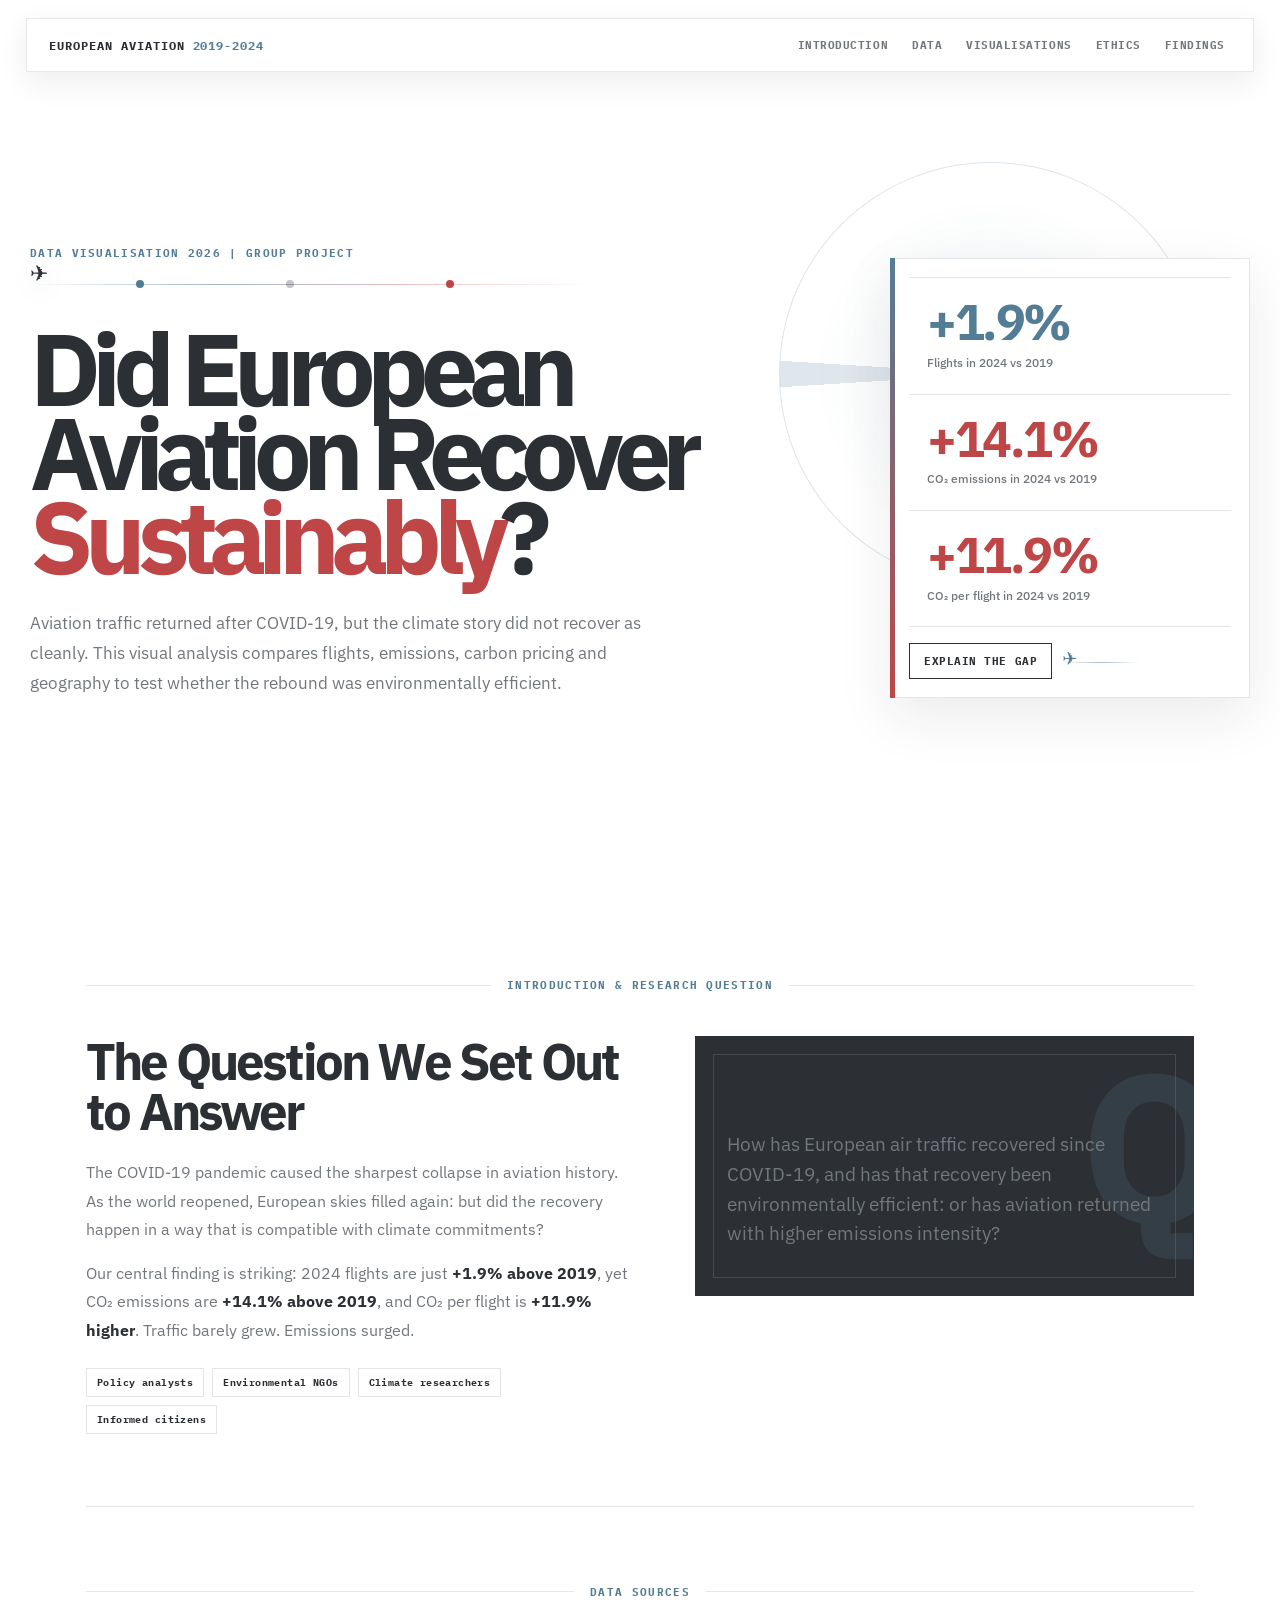
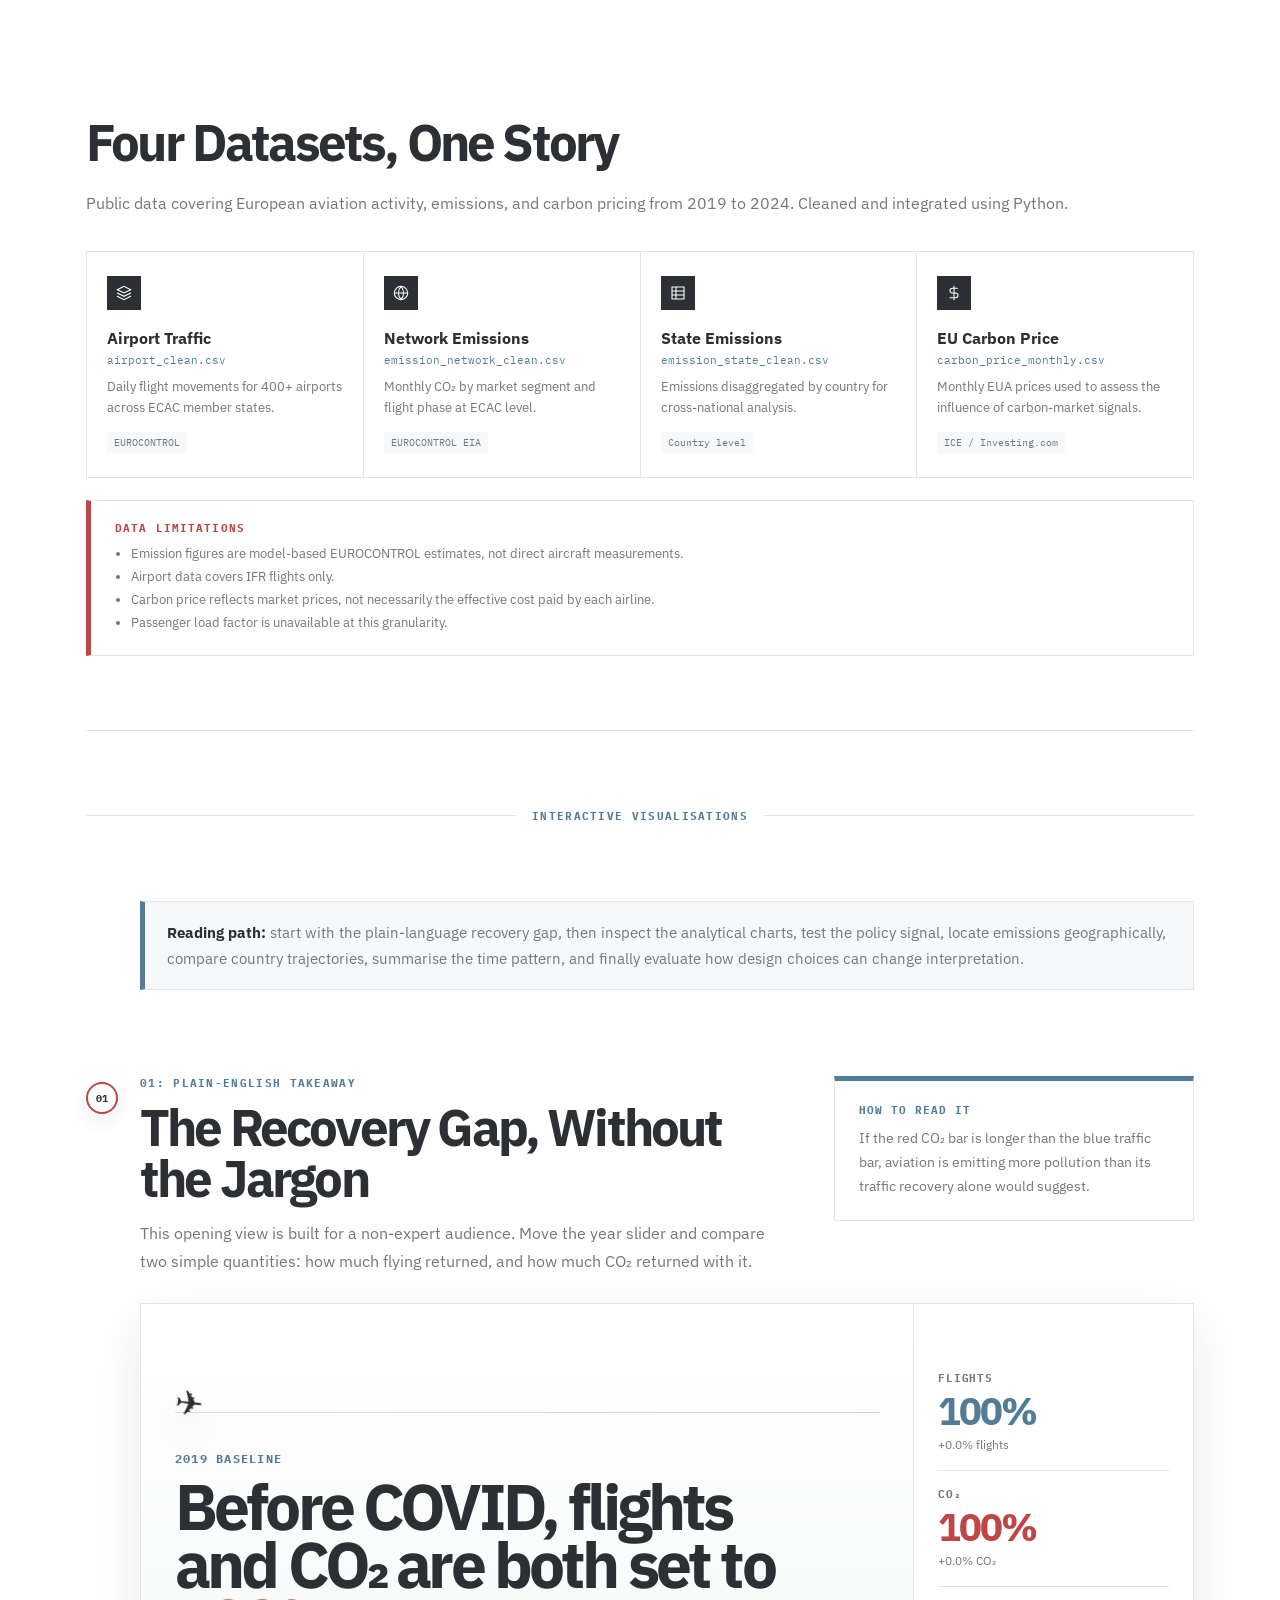
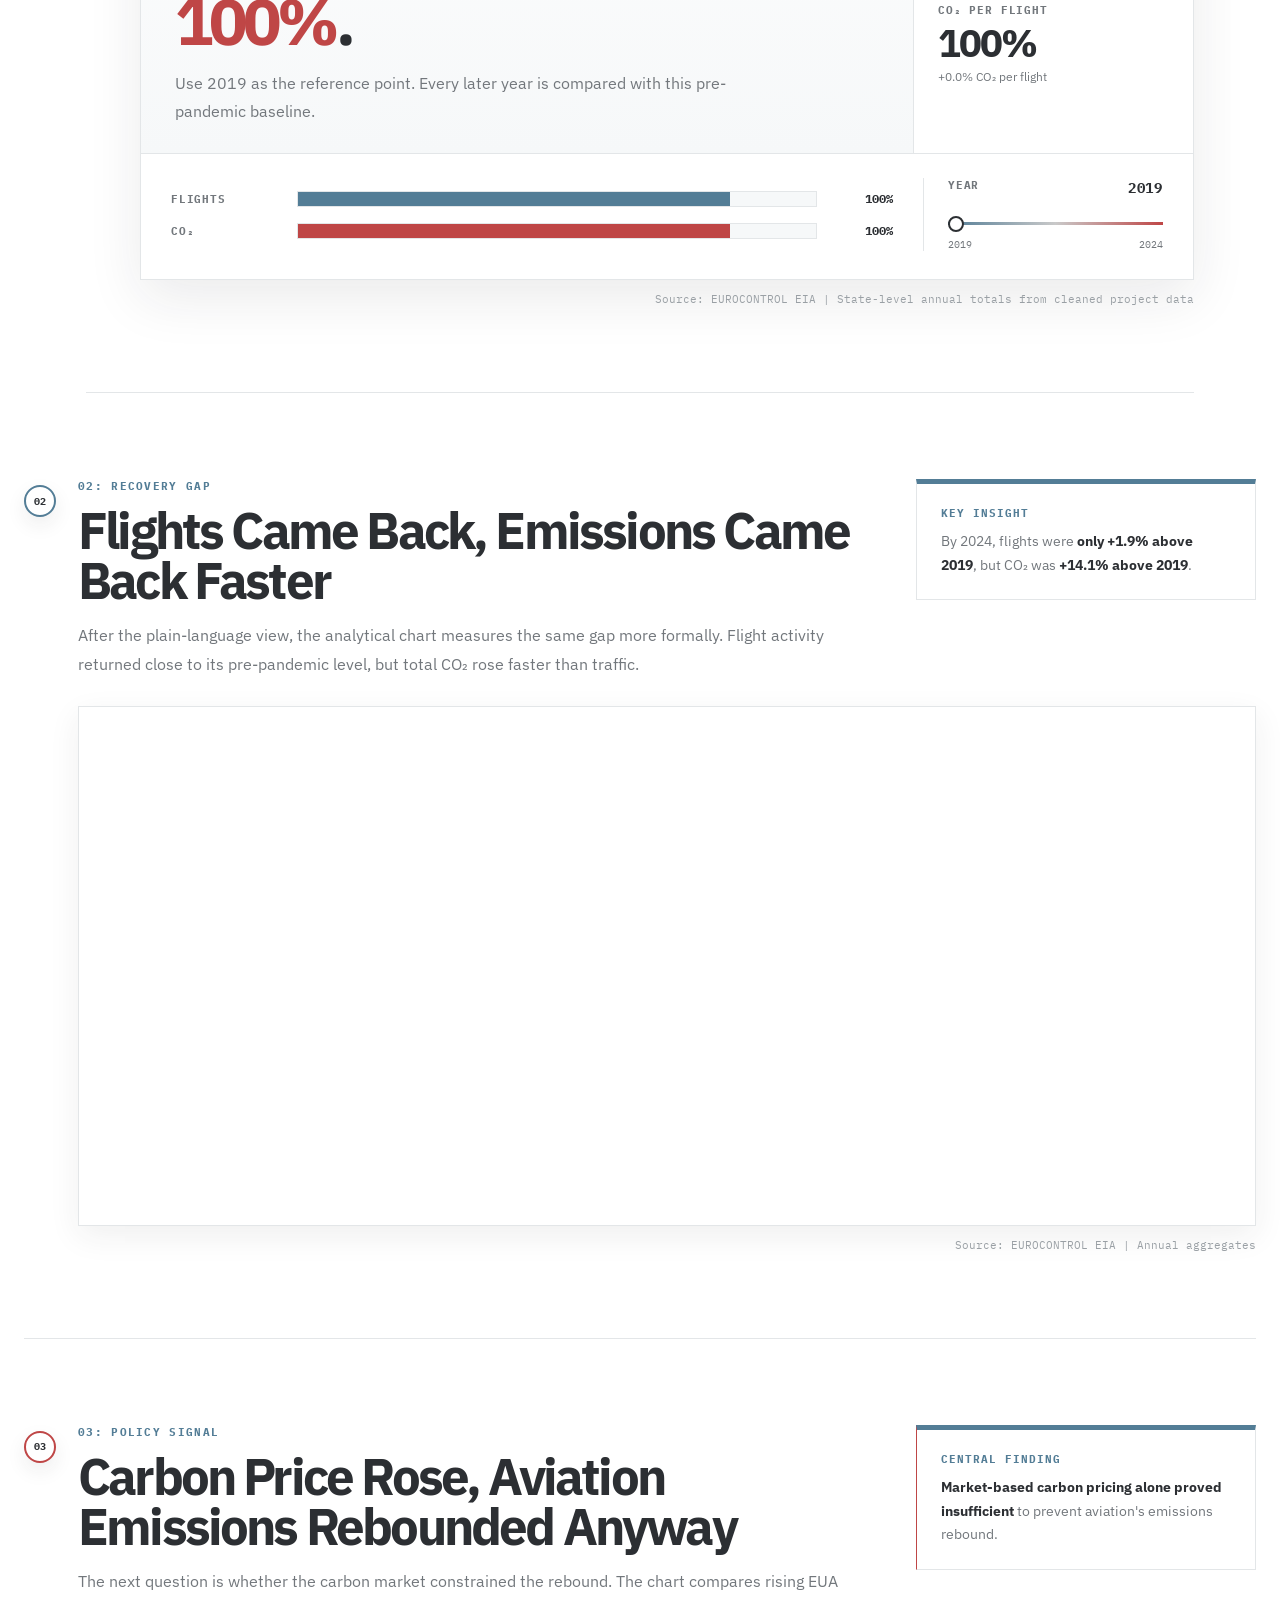
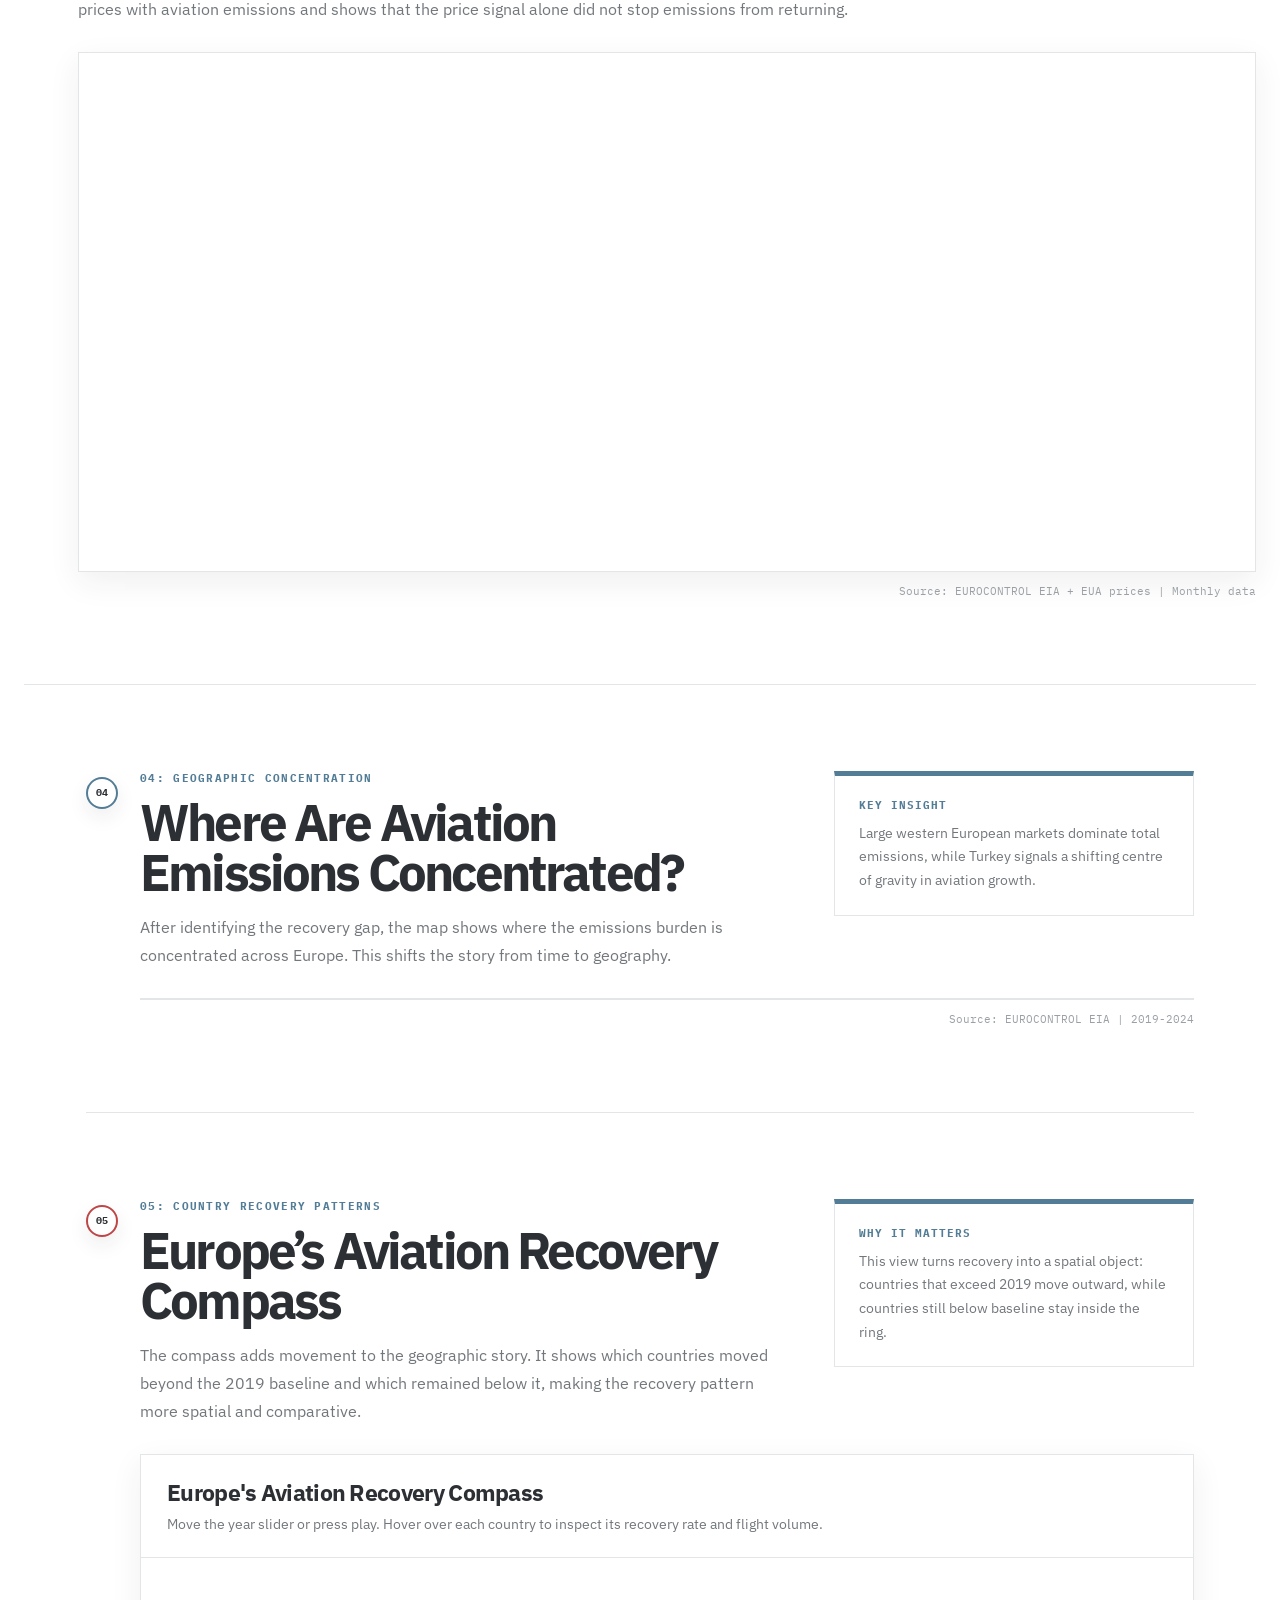
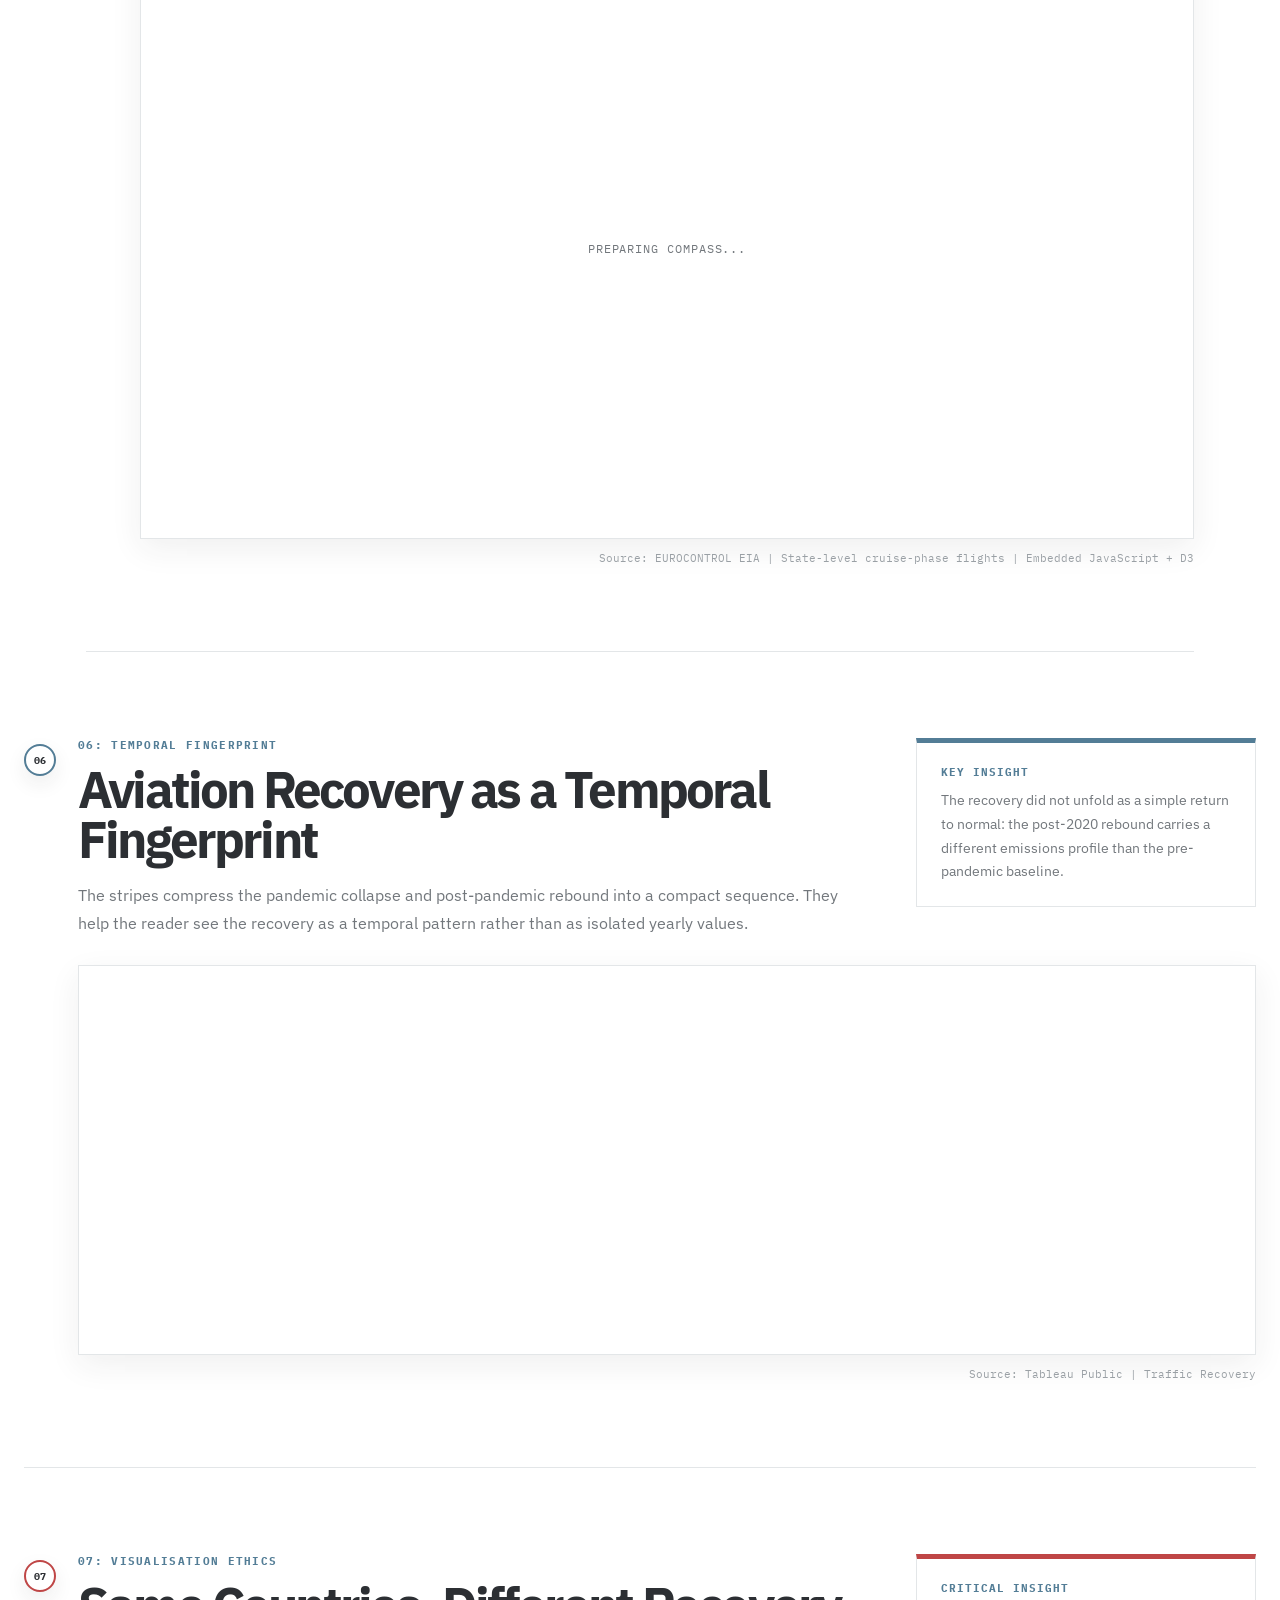
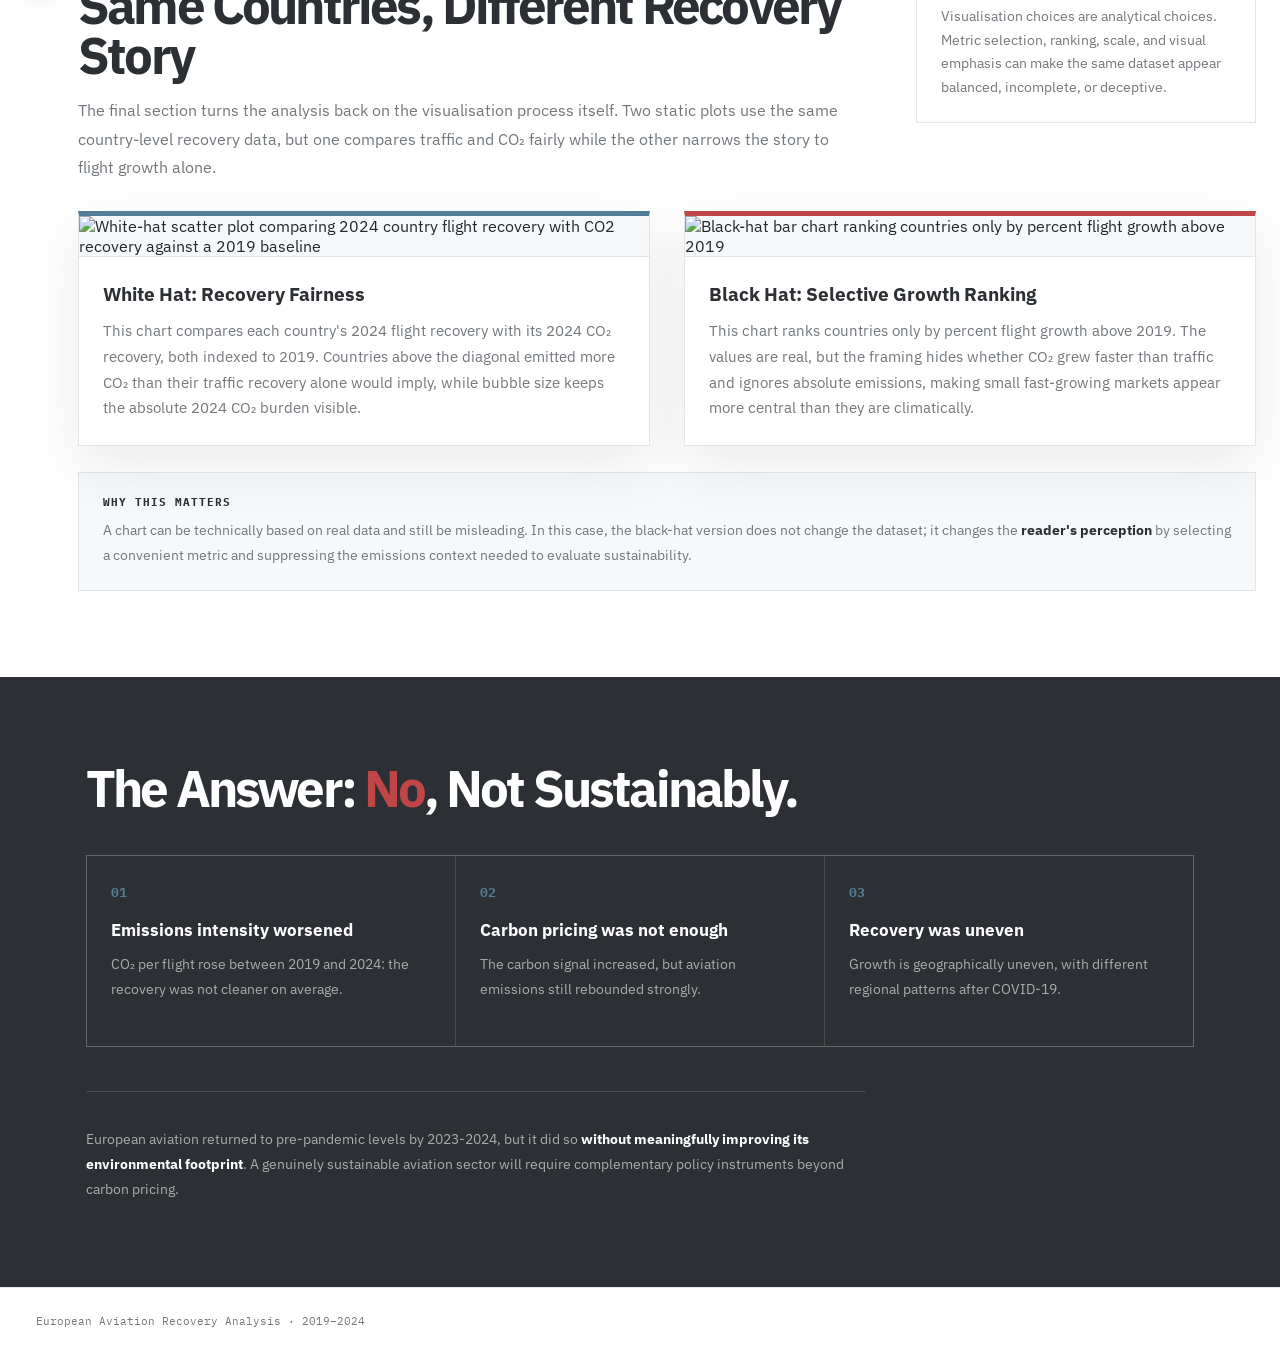
==== commit 173e3157: "black and white hat visualizations revamp" ====
--- a/european_aviation_final.html
+++ b/european_aviation_final.html
@@ -510,6 +510,16 @@
   gap:28px;
   margin-top:30px;
 }
+#viz-ethics{
+  width:min(1440px, calc(100vw - 48px));
+  margin-left:calc(50% - min(720px, calc(50vw - 24px)));
+}
+#viz-ethics .viz-head{
+  grid-template-columns:minmax(0,1.25fr) 340px;
+}
+#viz-ethics .ethics-grid{
+  gap:34px;
+}
 .ethics-card{
   background:#fff;
   border:1px solid var(--line);
@@ -590,6 +600,8 @@
   .hero{padding:110px 20px 70px}.hero::after{display:none}
   .page,.conclusion-inner{padding:0 20px}
   .ds-grid,.findings,.ethics-grid{grid-template-columns:1fr}
+  #viz-ethics{width:auto;margin-left:0}
+  #viz-ethics .viz-head{grid-template-columns:1fr}
   .viz-block.horizontal{width:auto;margin-left:0}
   .atlas-dashboard{grid-template-columns:1fr;min-height:auto}
   .atlas-main{border-right:0}.atlas-side{border-left:0;border-top:1px solid var(--line)}
@@ -762,36 +774,36 @@
     <div class="viz-head">
       <div>
         <span class="viz-tag">07: Visualisation Ethics</span>
-        <h2>Same Data, Different Story</h2>
-        <p class="viz-desc">The final section turns the analysis back on the visualisation process itself. Two static plots use the same data, but one preserves proportional comparison while the other distorts perception through misleading design.</p>
+        <h2>Same Countries, Different Recovery Story</h2>
+        <p class="viz-desc">The final section turns the analysis back on the visualisation process itself. Two static plots use the same country-level recovery data, but one compares traffic and CO₂ fairly while the other narrows the story to flight growth alone.</p>
       </div>
       <div class="insight" style="border-top-color:var(--red)">
         <h4>Critical Insight</h4>
-        <p>Visualisation choices are analytical choices. Axis scaling, breaks, spacing, and proportionality can make the same dataset appear objective, exaggerated, or deceptive.</p>
+        <p>Visualisation choices are analytical choices. Metric selection, ranking, scale, and visual emphasis can make the same dataset appear balanced, incomplete, or deceptive.</p>
       </div>
     </div>
 
     <div class="ethics-grid">
       <article class="ethics-card white">
-        <img src="figures/whitehat_a.png" alt="White-hat bar chart showing proportional aviation CO2 emissions by country">
+        <img src="figures/whitehat_country_recovery_gap_scatter.png" alt="White-hat scatter plot comparing 2024 country flight recovery with CO2 recovery against a 2019 baseline">
         <div class="ethics-content">
-          <h3>White Hat: Honest Encoding</h3>
-          <p>This chart uses a continuous proportional axis and direct value labels. The reader can compare countries fairly because the bar lengths correspond to the actual CO₂ totals.</p>
+          <h3>White Hat: Recovery Fairness</h3>
+          <p>This chart compares each country's 2024 flight recovery with its 2024 CO₂ recovery, both indexed to 2019. Countries above the diagonal emitted more CO₂ than their traffic recovery alone would imply, while bubble size keeps the absolute 2024 CO₂ burden visible.</p>
         </div>
       </article>
 
       <article class="ethics-card black">
-        <img src="figures/blackhat_a.png" alt="Black-hat bar chart showing a misleading version of the same aviation CO2 emissions data">
+        <img src="figures/blackhat_country_recovery_percent_only.png" alt="Black-hat bar chart ranking countries only by percent flight growth above 2019">
         <div class="ethics-content">
-          <h3>Black Hat: Misleading Encoding</h3>
-          <p>This chart uses broken axis segments and altered visual proportions. The underlying values are the same, but the design exaggerates similarity and difference, making the ranking harder to interpret correctly.</p>
+          <h3>Black Hat: Selective Growth Ranking</h3>
+          <p>This chart ranks countries only by percent flight growth above 2019. The values are real, but the framing hides whether CO₂ grew faster than traffic and ignores absolute emissions, making small fast-growing markets appear more central than they are climatically.</p>
         </div>
       </article>
     </div>
 
     <div class="ethics-note">
       <h4>Why this matters</h4>
-      <p>A chart can be technically based on real data and still be misleading. In this case, the black-hat version does not change the dataset; it changes the <strong>reader's perception</strong> by manipulating the visual scale.</p>
+      <p>A chart can be technically based on real data and still be misleading. In this case, the black-hat version does not change the dataset; it changes the <strong>reader's perception</strong> by selecting a convenient metric and suppressing the emissions context needed to evaluate sustainability.</p>
     </div>
 
   </div>
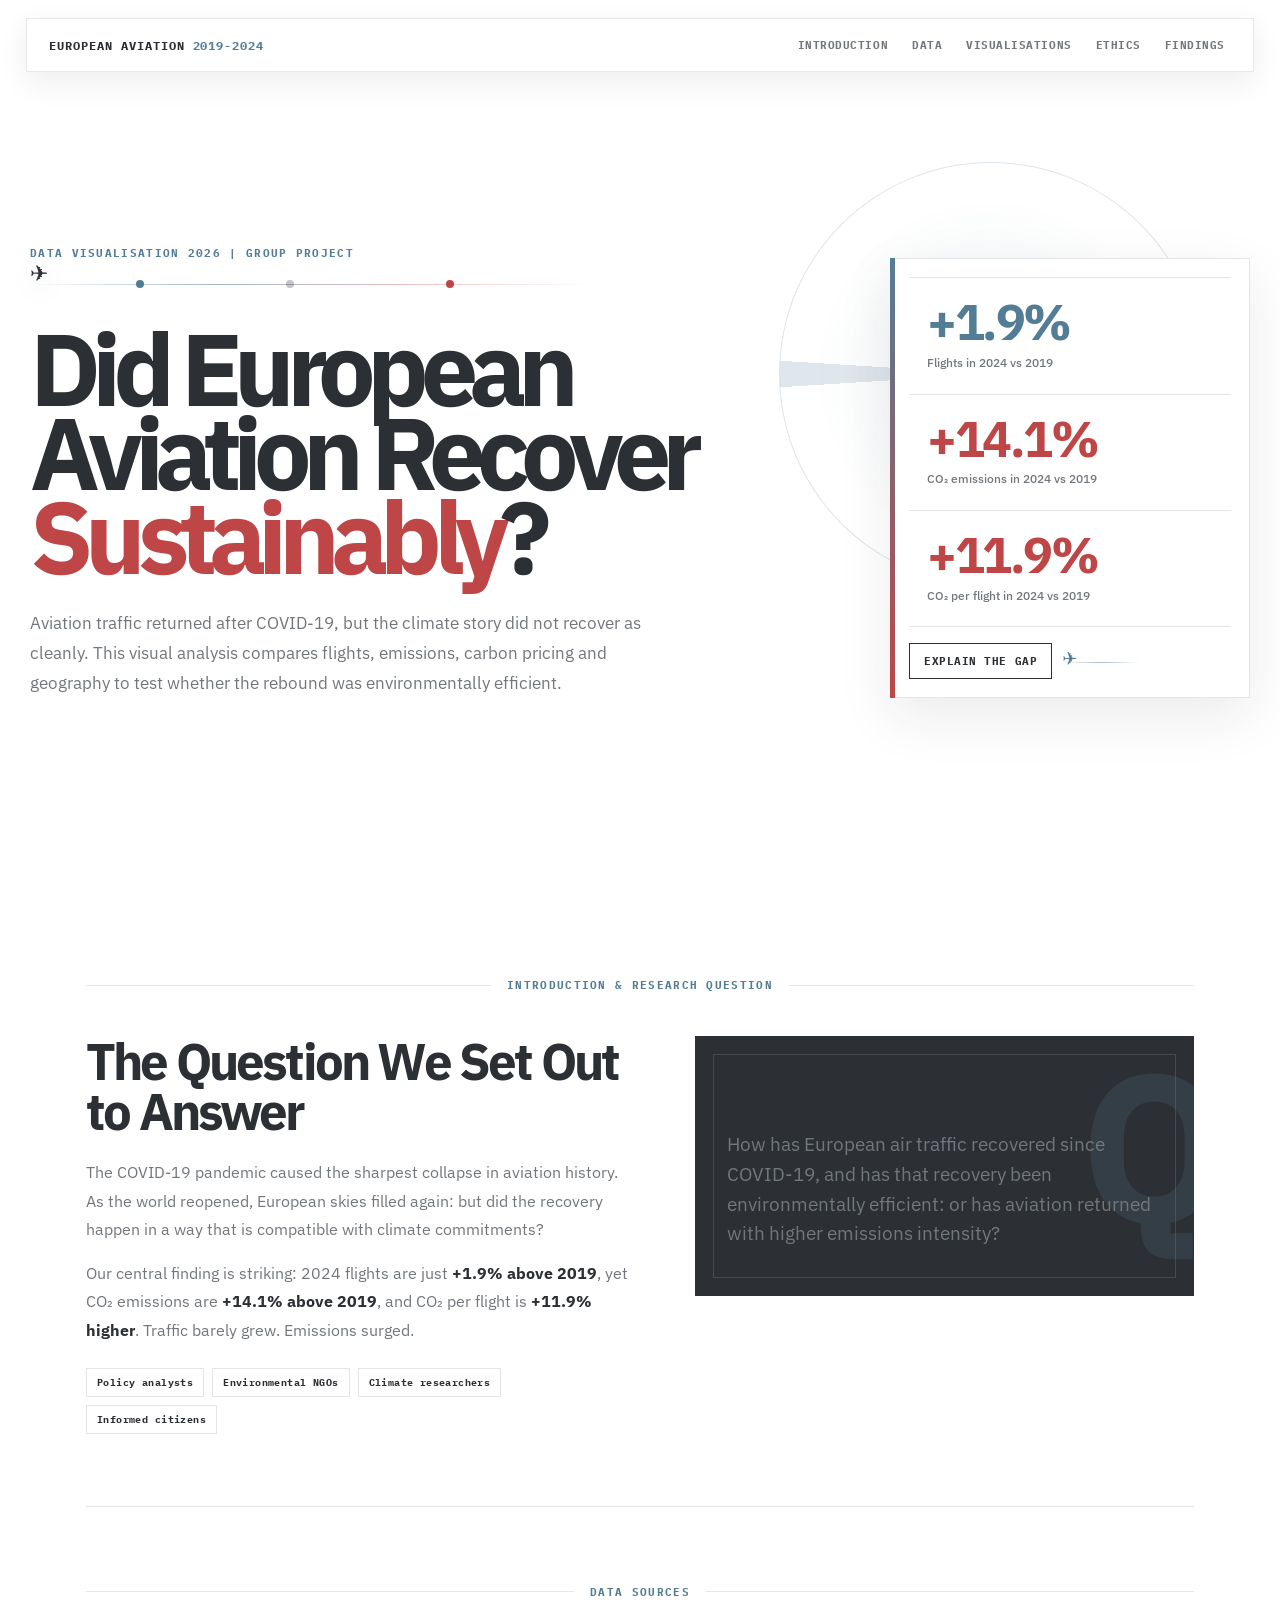
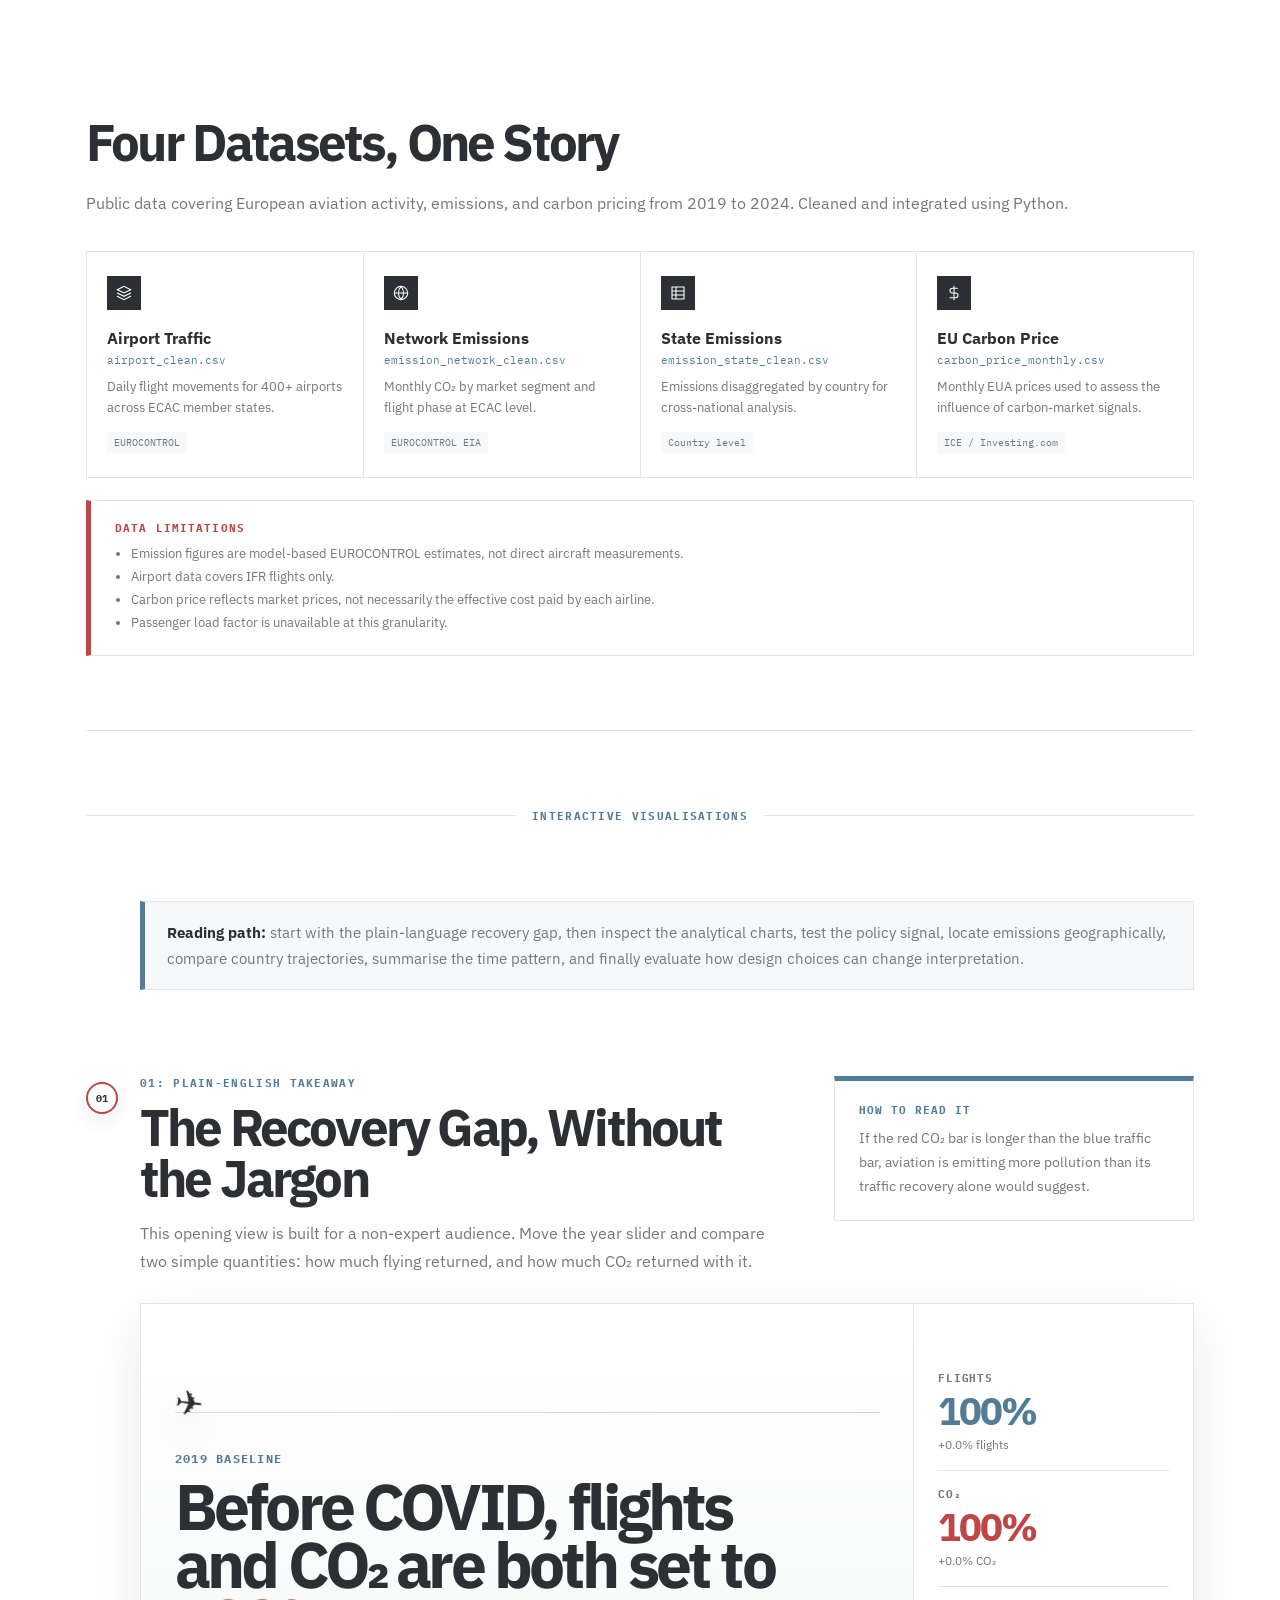
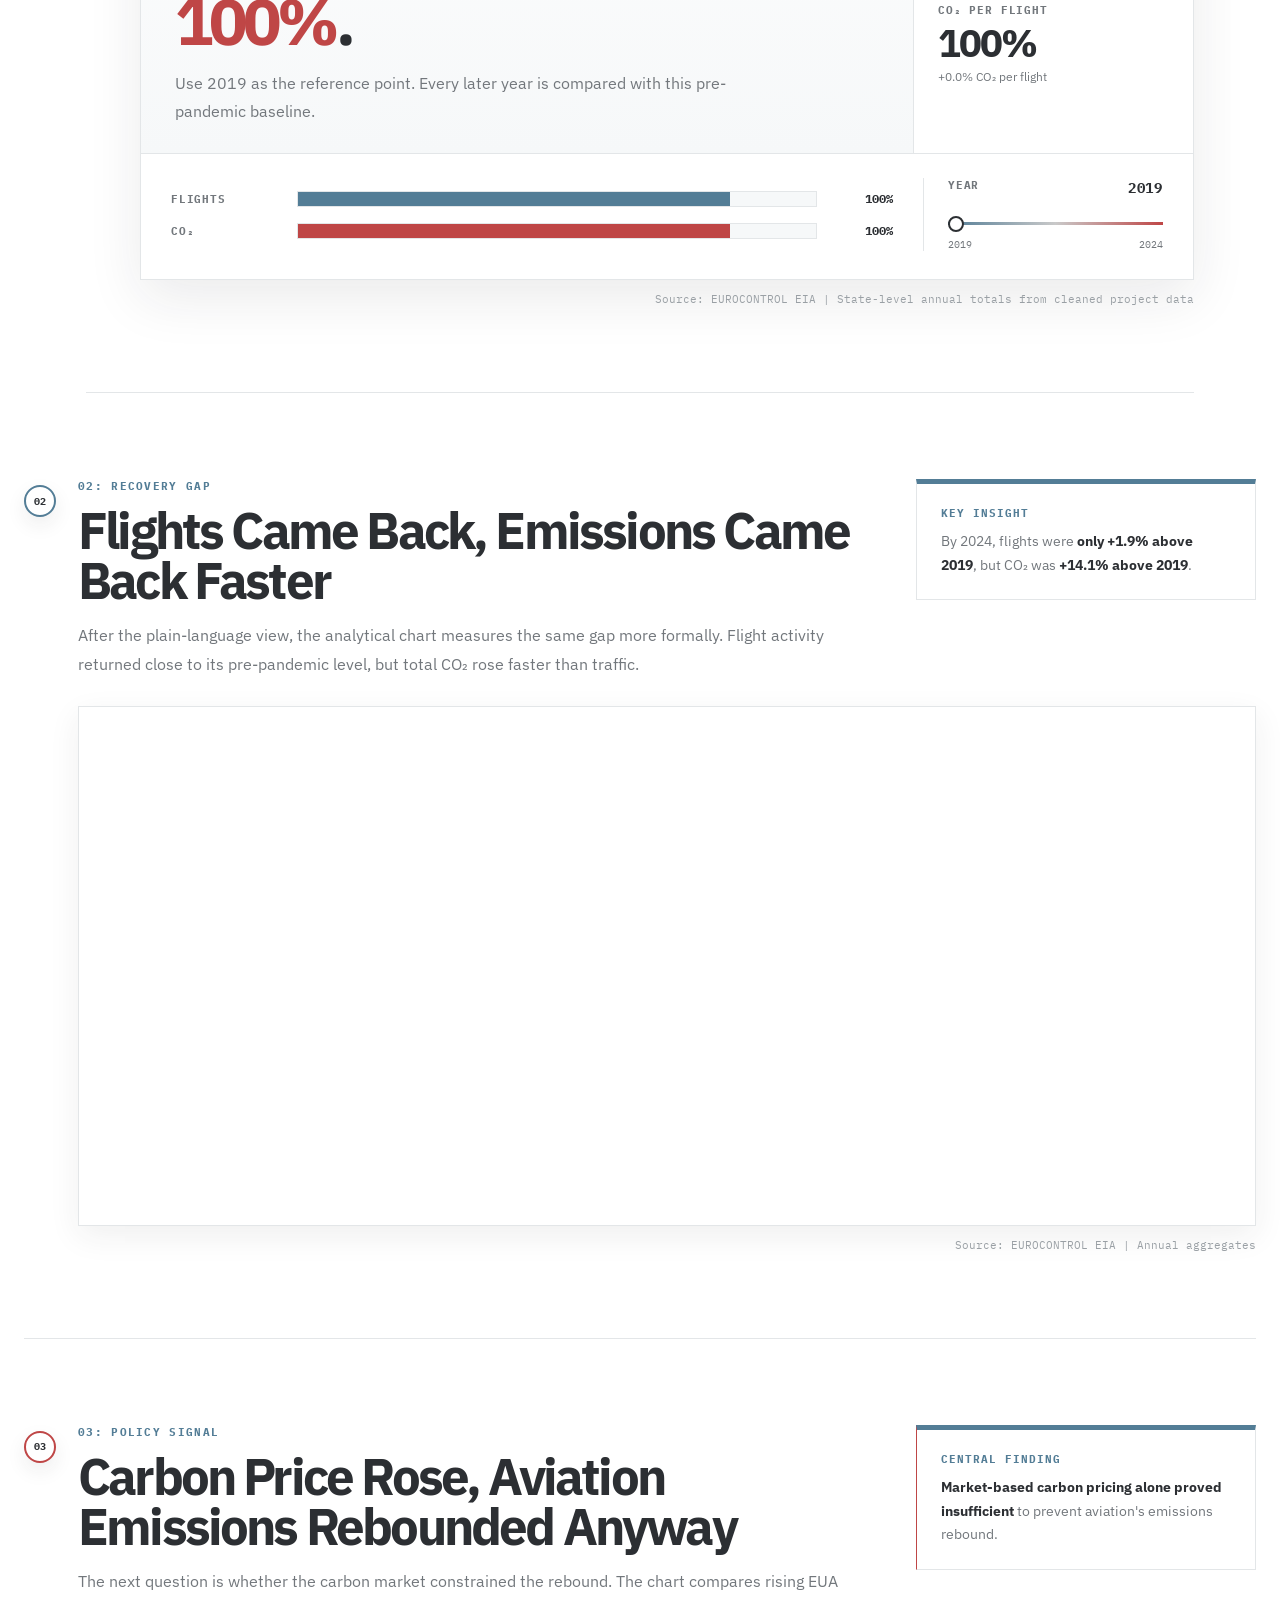
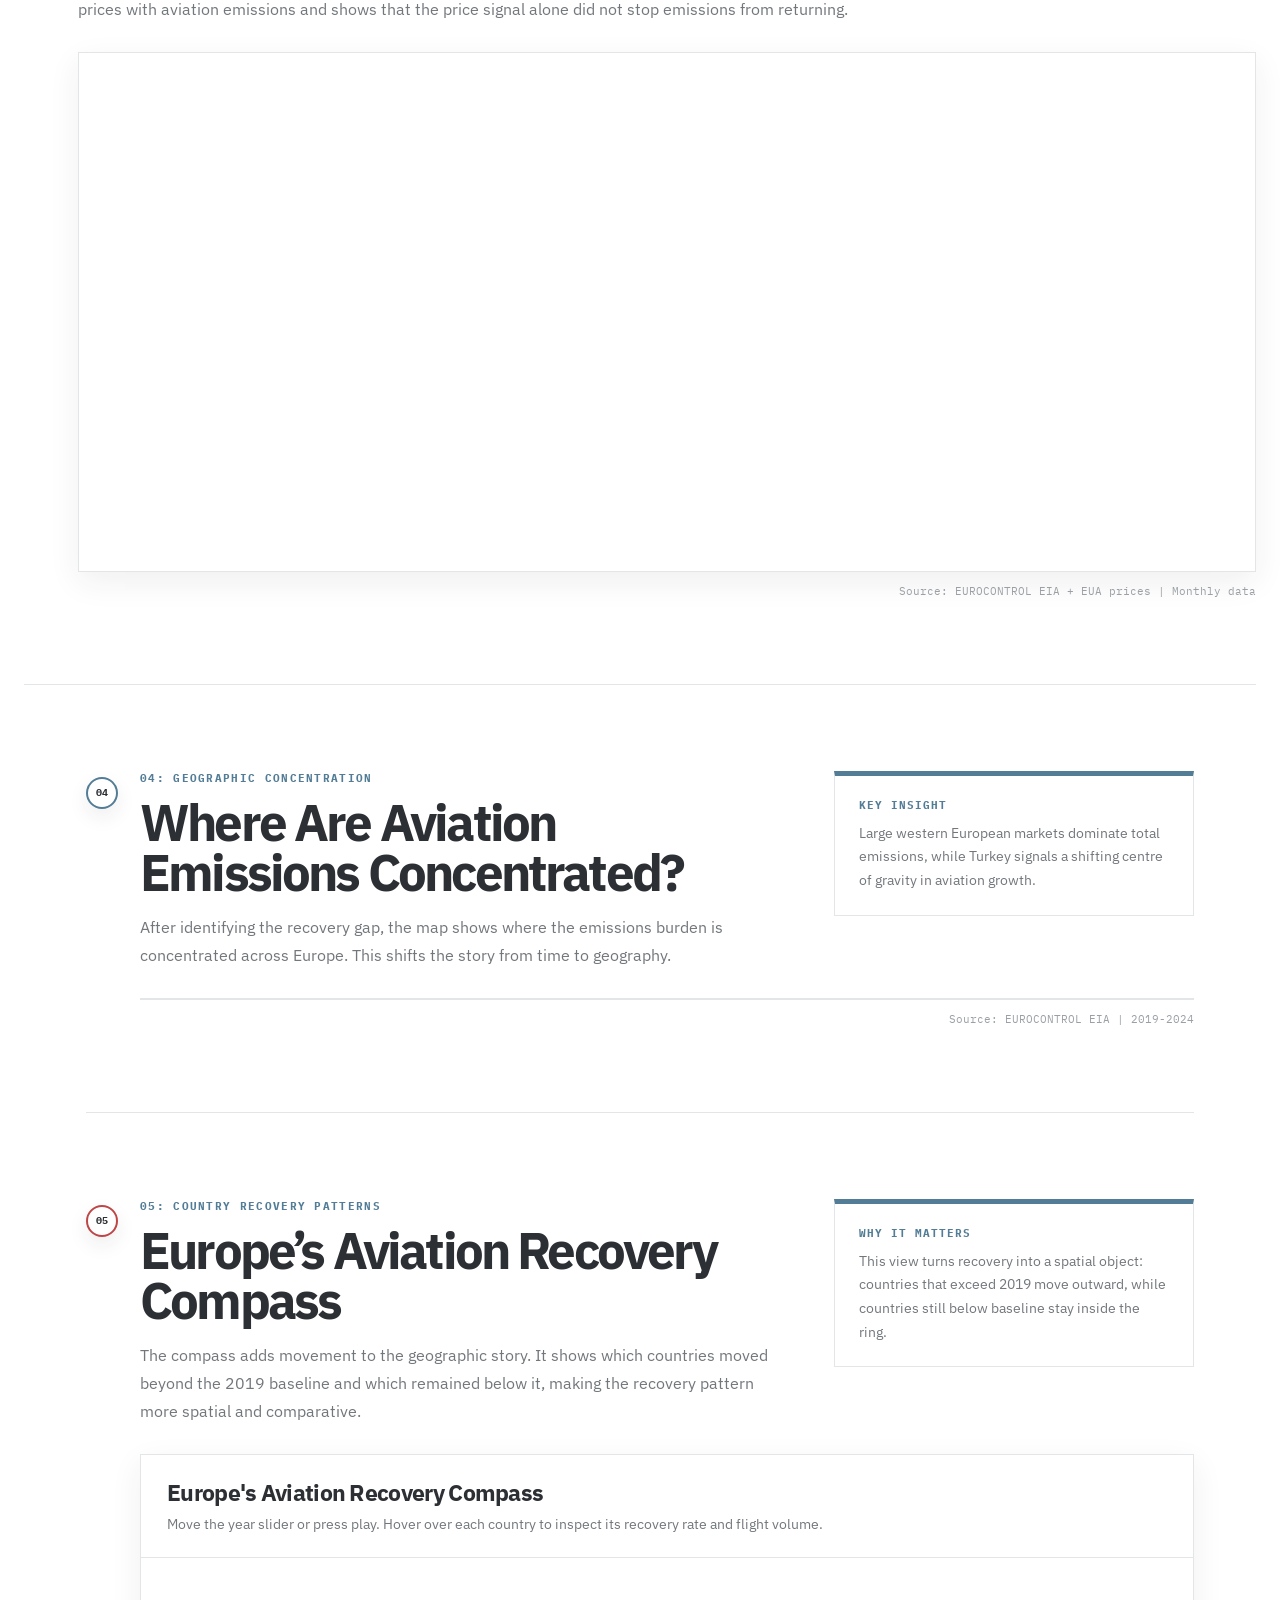
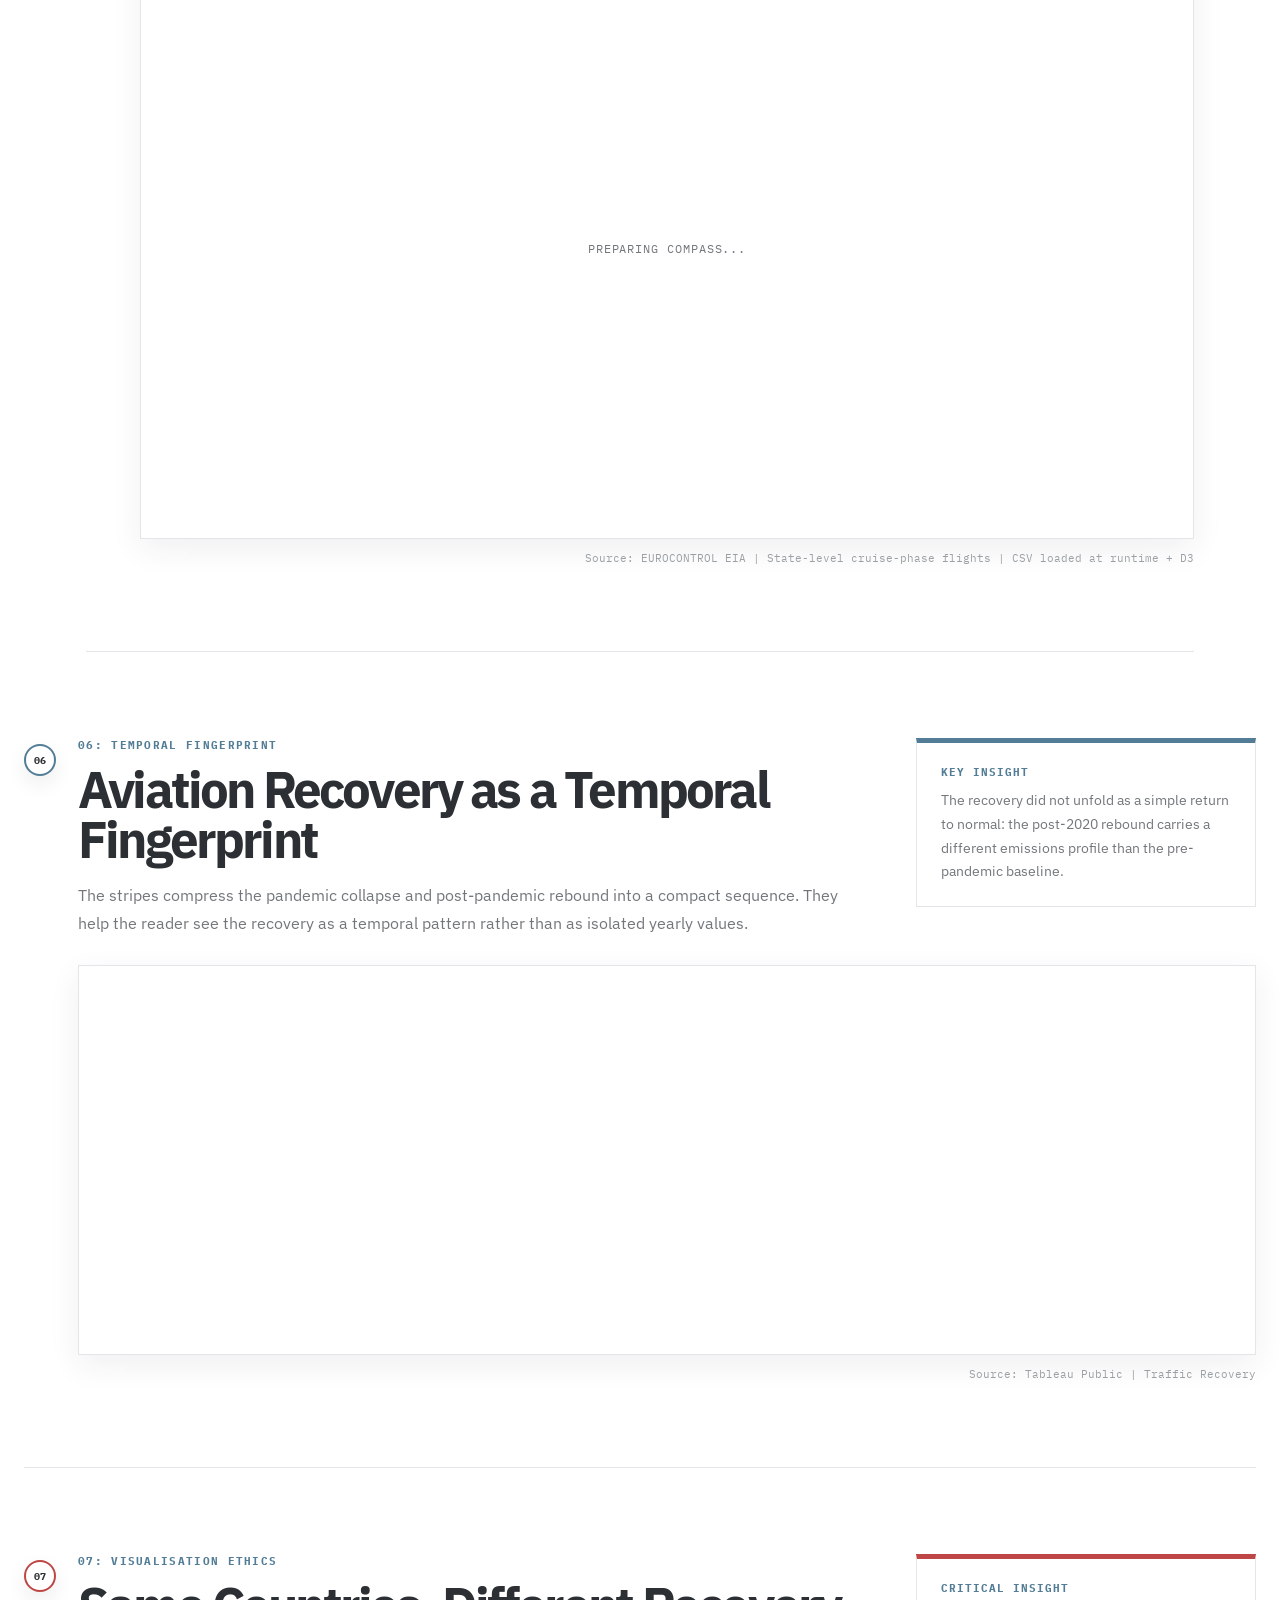
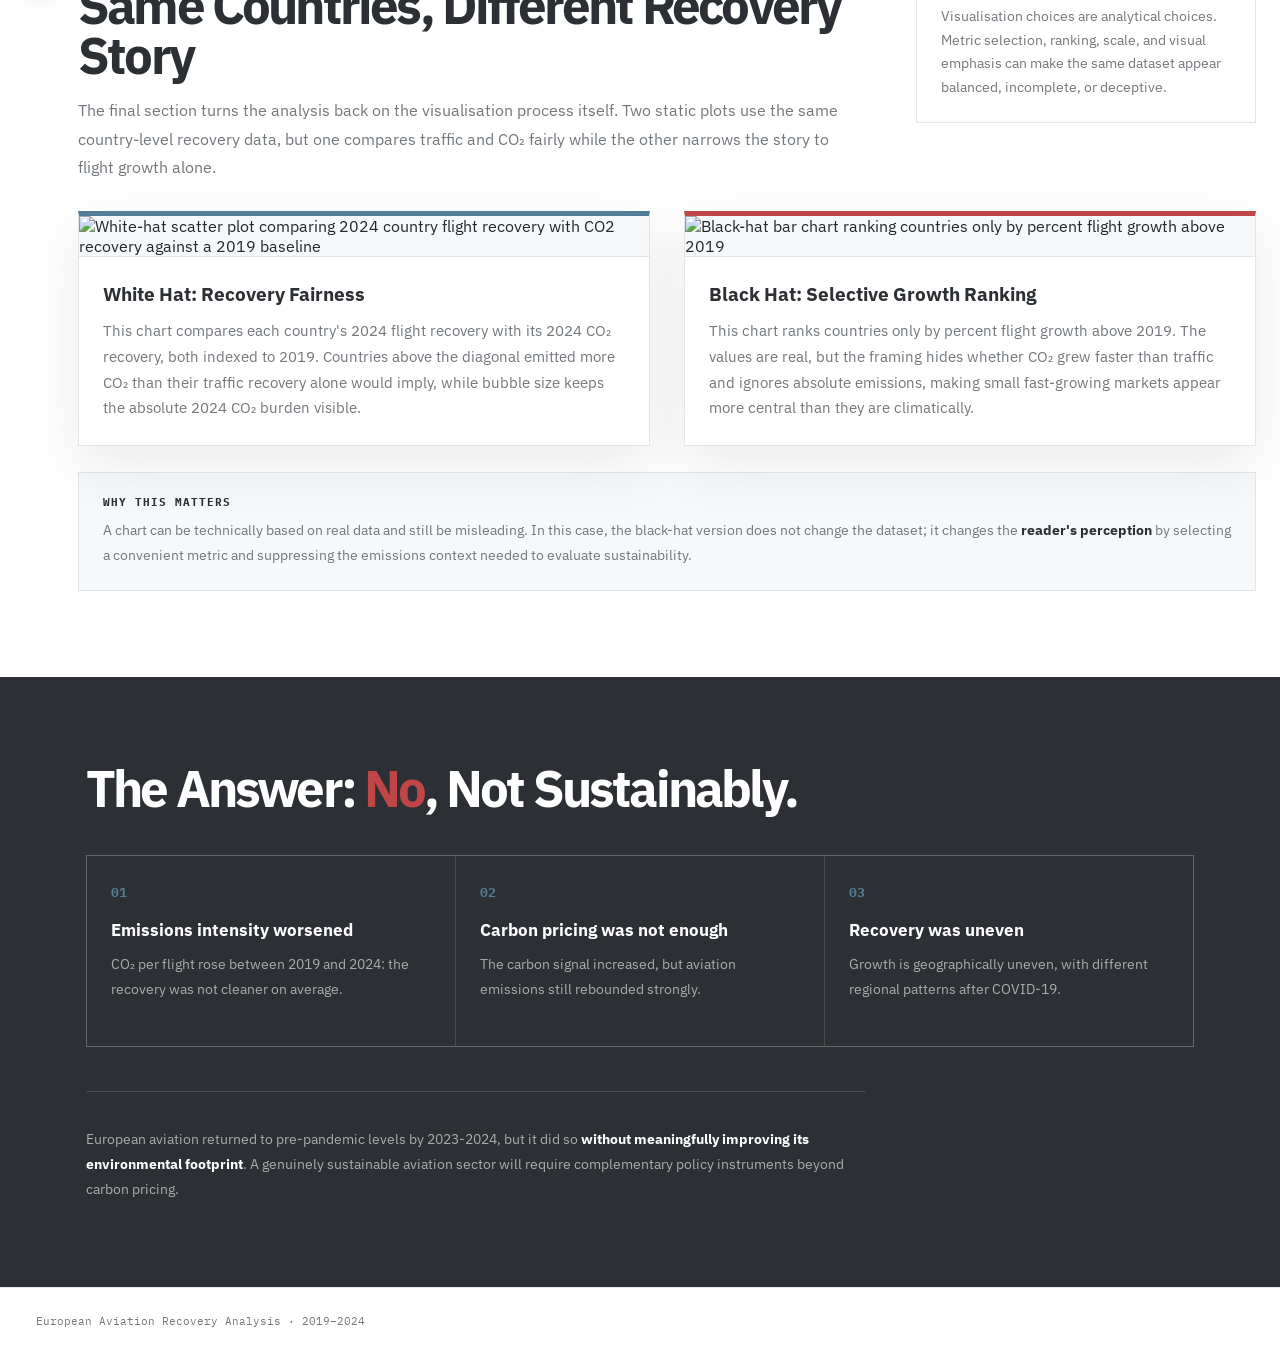
==== commit d3b0bea7: "modularized js visualization and embedded into html" ====
--- a/european_aviation_final.html
+++ b/european_aviation_final.html
@@ -345,18 +345,25 @@
 .leg-title,.m-lbl{
   font-family:var(--mono);font-size:.68rem;letter-spacing:.07em;text-transform:uppercase;color:var(--muted);font-weight:700;margin-bottom:8px
 }
+.leg-block{margin-bottom:16px}
 .leg-bar{height:8px;margin-bottom:7px}
 .leg-ticks{display:flex;justify-content:space-between}
-.leg-ticks span,.m-sub{font-size:.72rem;color:var(--muted)}
-.metric{padding:14px 0;border-top:1px solid var(--line)}
+.leg-ticks span,.m-sub,.leg-size-label{font-size:.72rem;color:var(--muted)}
+.leg-size-row{display:flex;align-items:center;gap:8px;margin:3px 0}
+.metric{padding:14px 0;border-top:1px solid var(--line);display:flex;align-items:center;justify-content:space-between;gap:14px}
+.m-info{min-width:0}
 .m-val{font-size:1.9rem;font-weight:700;letter-spacing:-.05em;color:var(--dark);line-height:1}
 .atlas-tooltip{position:absolute;pointer-events:none;z-index:10;background:#fff;border:1px solid var(--line);box-shadow:var(--shadow);padding:12px 14px;font-size:.85rem;line-height:1.5;opacity:0;transition:.15s}
 .atlas-tooltip.on{opacity:1}
+.atlas-tooltip .tt-head{display:flex;align-items:center;gap:9px;margin-bottom:6px}
+.atlas-tooltip .tt-flag{font-size:1.35rem;line-height:1}
 .atlas-tooltip .tt-name{font-weight:700;font-size:1rem;color:var(--dark);margin-bottom:6px}
 .atlas-tooltip .tt-row{color:var(--muted)}
 .atlas-tooltip b{color:var(--dark)}
 .shape-g{cursor:grab}
 .shape-g:active{cursor:grabbing}
+.shape-g path,.shape-g circle{transition:stroke .2s,stroke-opacity .2s}
+.shape-g:hover path,.shape-g:hover circle{stroke:var(--dark)!important;stroke-opacity:.9!important}
 
 .plain-card{
   border:1px solid var(--line);
@@ -761,7 +768,7 @@
         </div>
       </div>
     </div>
-    <p class="caption">Source: EUROCONTROL EIA | State-level cruise-phase flights | Embedded JavaScript + D3</p>
+    <p class="caption">Source: EUROCONTROL EIA | State-level cruise-phase flights | CSV loaded at runtime + D3</p>
   </div>
 
   <div class="viz-block horizontal stripes" id="viz-stripes" data-step="06">
@@ -818,9 +825,6 @@
 <script src="https://d3js.org/d3.v7.min.js"></script>
 <script src="https://unpkg.com/topojson-client@3"></script>
 <script>
-const EMBEDDED_COUNTRY_DATA = {"AL":{"iso":"AL","years":{"2019":223138.0,"2020":102884.0,"2021":156866.0,"2022":254163.0,"2023":307523.0,"2024":375887.0},"co2":{"2019":420090800.0,"2020":208937099.99999997,"2021":280163700.0,"2022":440626800.0,"2023":524446499.99999994,"2024":639491299.9999999}},"AZ":{"iso":"AZ","years":{"2019":38538.0,"2020":17690.0,"2021":60889.0,"2022":166127.0,"2023":233261.0,"2024":306032.0},"co2":{"2019":199054900.00000003,"2020":109918600.0,"2021":477628100.00000006,"2022":1241013499.9999998,"2023":1744762000.0000005,"2024":2458476900.0}},"BE":{"iso":"BE","years":{"2019":1226638.0,"2020":534298.0,"2021":629680.0,"2022":1016475.0,"2023":1152045.0,"2024":1196048.0},"co2":{"2019":2322153499.9999976,"2020":1081494399.9999995,"2021":1184420799.9999998,"2022":1947888299.9999979,"2023":2230310899.9999976,"2024":2299564699.999997}},"BG":{"iso":"BG","years":{"2019":874028.0,"2020":374277.0,"2021":513987.0,"2022":819168.0,"2023":972110.0,"2024":1049982.0},"co2":{"2019":3714271399.9999995,"2020":1638020500.0000005,"2021":1976372799.9999988,"2022":3428812599.9999976,"2023":4160255100.0000014,"2024":4449648900.000004}},"CH":{"iso":"CH","years":{"2019":1189953.0,"2020":481610.0,"2021":627659.0,"2022":1052417.0,"2023":1100725.0,"2024":1202246.0},"co2":{"2019":1820661499.9999986,"2020":690122700.0000001,"2021":885455399.9999999,"2022":1531359199.9999983,"2023":1640745199.9999983,"2024":1853220799.9999988}},"CY":{"iso":"CY","years":{"2019":413839.0,"2020":165015.0,"2021":251222.0,"2022":342455.0,"2023":401225.0,"2024":377569.0},"co2":{"2019":1772846799.9999998,"2020":782450000.0000002,"2021":1107765200.0,"2022":1502393899.9999995,"2023":1760281800.0,"2024":1610193100.0}},"CZ":{"iso":"CZ","years":{"2019":868295.0,"2020":341967.0,"2021":406879.0,"2022":625537.0,"2023":714551.0,"2024":794241.0},"co2":{"2019":2611828200.0,"2020":1023194700.0000004,"2021":1114993600.0,"2022":1567662199.9999988,"2023":1736191399.9999993,"2024":2047153899.9999993}},"DE":{"iso":"DE","years":{"2019":3454073.0,"2020":1492101.0,"2021":1733038.0,"2022":2767500.0,"2023":2998606.0,"2024":3158240.0},"co2":{"2019":15117074900.000004,"2020":6829551700.000003,"2021":7570036100.000001,"2022":11984153200.000004,"2023":13064666300.000004,"2024":13573553900.000013}},"DK":{"iso":"DK","years":{"2019":668980.0,"2020":274296.0,"2021":300120.0,"2022":505733.0,"2023":564187.0,"2024":642620.0},"co2":{"2019":1532050799.9999998,"2020":663347300.0,"2021":719669400.0,"2022":1148701000.0,"2023":1413291899.9999995,"2024":2715066600.0}},"EE":{"iso":"EE","years":{"2019":226642.0,"2020":95864.0,"2021":108944.0,"2022":141104.0,"2023":148274.0,"2024":169857.0},"co2":{"2019":857358200.0000004,"2020":408916900.0,"2021":456230200.00000006,"2022":396342700.0,"2023":415474999.99999994,"2024":523852200.0}},"ES":{"iso":"ES","years":{"2019":2156784.0,"2020":857970.0,"2021":1191439.0,"2022":1980202.0,"2023":2194380.0,"2024":2361949.0},"co2":{"2019":12817612100.000002,"2020":4913852100.0,"2021":6685489000.0,"2022":11617695800.0,"2023":13062142899.999998,"2024":13943366700.000002}},"FI":{"iso":"FI","years":{"2019":278103.0,"2020":114648.0,"2021":119178.0,"2022":202354.0,"2023":221965.0,"2024":239171.0},"co2":{"2019":1030414700.0,"2020":461099200.00000006,"2021":486276400.0,"2022":593788200.0,"2023":666391600.0,"2024":742649500.0}},"FR":{"iso":"FR","years":{"2019":3423262.0,"2020":1406145.0,"2021":1825487.0,"2022":3015623.0,"2023":3284032.0,"2024":3483374.0},"co2":{"2019":19006074400.000004,"2020":7588299600.0,"2021":9654922100.000002,"2022":16179295199.999996,"2023":18047406399.99999,"2024":19218965399.99999}},"GB":{"iso":"GB","years":{"2019":2643965.0,"2020":1049685.0,"2021":1105866.0,"2022":2214625.0,"2023":2483969.0,"2024":2598095.0},"co2":{"2019":18308123000.0,"2020":7408740000.0,"2021":10708143999.999998,"2022":20987914499.999996,"2023":23537855799.999992,"2024":24252320799.99999}},"GE":{"iso":"GE","years":{"2019":70503.0,"2020":24994.0,"2021":70787.0,"2022":145824.0,"2023":230538.0,"2024":296466.0},"co2":{"2019":200585700.0,"2020":74896100.0,"2021":305667800.0,"2022":777166400.0,"2023":1245066199.9999995,"2024":1806847599.9999995}},"GR":{"iso":"GR","years":{"2019":871380.0,"2020":376062.0,"2021":562629.0,"2022":888012.0,"2023":993283.0,"2024":1066920.0},"co2":{"2019":5249009100.0,"2020":2504031499.9999995,"2021":3601795500.0,"2022":5524612799.999999,"2023":6239857400.000001,"2024":6647098600.000001}},"HR":{"iso":"HR","years":{"2019":720129.0,"2020":303516.0,"2021":463085.0,"2022":718326.0,"2023":820780.0,"2024":929737.0},"co2":{"2019":1840163900.000001,"2020":786840800.0,"2021":1226141800.0000017,"2022":1806900400.0000024,"2023":2065853300.0000026,"2024":2454978199.9999995}},"HU":{"iso":"HU","years":{"2019":901304.0,"2020":383476.0,"2021":496618.0,"2022":907581.0,"2023":1047946.0,"2024":1119133.0},"co2":{"2019":2876675000.000001,"2020":1297445400.0000005,"2021":1504226299.9999993,"2022":2835112900.0000014,"2023":3332815100.000001,"2024":3479171500.0000024}},"IE":{"iso":"IE","years":{"2019":555348.0,"2020":224420.0,"2021":255344.0,"2022":506857.0,"2023":573862.0,"2024":589289.0},"co2":{"2019":2956767000.0000005,"2020":1247651000.0,"2021":1497709400.0,"2022":2649350700.0000005,"2023":2880172100.0,"2024":2973281500.0000005}},"IL":{"iso":"IL","years":{"2019":183227.0,"2020":57799.0,"2021":90846.0,"2022":172774.0,"2023":185052.0,"2024":116025.0},"co2":{"2019":364055599.9999999,"2020":127558699.99999999,"2021":209029700.0,"2022":367935900.0,"2023":411255499.99999994,"2024":240841800.0}},"IS":{"iso":"IS","years":{"2019":8394.0,"2020":4653.0,"2021":10285.0,"2022":16347.0,"2023":29455.0,"2024":177749.0},"co2":{"2019":26207599.999999993,"2020":15915400.0,"2021":78278500.00000004,"2022":81088900.00000003,"2023":350328500.00000036,"2024":3506592900.0000005}},"IT":{"iso":"IT","years":{"2019":1979579.0,"2020":787891.0,"2021":1118219.0,"2022":1808402.0,"2023":2014960.0,"2024":2196059.0},"co2":{"2019":9306270100.000002,"2020":3653061099.9999995,"2021":5114269800.000001,"2022":8504780500.000003,"2023":9509699800.000008,"2024":10501207800.000006}},"LT":{"iso":"LT","years":{"2019":298538.0,"2020":136727.0,"2021":174964.0,"2022":180056.0,"2023":185275.0,"2024":207194.0},"co2":{"2019":574495300.0,"2020":311336000.0,"2021":396418100.0,"2022":333118400.0,"2023":357291400.00000006,"2024":401019800.00000006}},"LU":{"iso":"LU","years":{"2019":307514.0,"2020":127070.0,"2021":157541.0,"2022":239367.0,"2023":273085.0,"2024":279724.0},"co2":{"2019":177833699.99999994,"2020":77235699.99999999,"2021":95847199.99999997,"2022":146486799.99999994,"2023":183146800.00000003,"2024":188809600.0000001}},"LV":{"iso":"LV","years":{"2019":294205.0,"2020":128394.0,"2021":161939.0,"2022":184265.0,"2023":194583.0,"2024":221542.0},"co2":{"2019":861755200.0000001,"2020":415718700.0,"2021":511083600.0,"2022":418021500.00000006,"2023":417706200.00000006,"2024":512940700.00000006}},"MA":{"iso":"MA","years":{"2019":398391.0,"2020":161821.0,"2021":242925.0,"2022":419150.0,"2023":473474.0,"2024":529427.0},"co2":{"2019":2603339400.0,"2020":1042947900.0000002,"2021":1506079699.9999998,"2022":2603659599.9999995,"2023":2943858199.9999995,"2024":3254948800.0000005}},"MD":{"iso":"MD","years":{"2019":68634.0,"2020":28945.0,"2021":41139.0,"2022":22115.0,"2023":24057.0,"2024":32439.0},"co2":{"2019":81004400.0,"2020":33128200.000000004,"2021":47846800.0,"2022":28064300.000000004,"2023":32248900.000000004,"2024":48615900.0}},"ME":{"iso":"ME","years":{"2019":134943.0,"2020":60118.0,"2021":89076.0,"2022":144497.0,"2023":171166.0,"2024":194860.0},"co2":{"2019":186982500.00000006,"2020":82723900.0,"2021":110564900.0,"2022":180160300.0000001,"2023":215869000.00000003,"2024":249251000.0}},"MK":{"iso":"MK","years":{"2019":221446.0,"2020":95426.0,"2021":154757.0,"2022":233892.0,"2023":267709.0,"2024":285862.0},"co2":{"2019":303959999.99999994,"2020":144754600.0,"2021":221572200.00000003,"2022":329837800.0,"2023":380018400.0000001,"2024":411795100.0000001}},"MT":{"iso":"MT","years":{"2019":128834.0,"2020":55140.0,"2021":71266.0,"2022":100006.0,"2023":131747.0,"2024":147062.0},"co2":{"2019":937474800.0,"2020":375363100.0,"2021":475320499.99999994,"2022":626755500.0,"2023":907533600.0,"2024":1028206200.0}},"NL":{"iso":"NL","years":{"2019":1356733.0,"2020":604315.0,"2021":662988.0,"2022":1114286.0,"2023":1218871.0,"2024":1281525.0},"co2":{"2019":3388643700.0,"2020":1575154899.9999998,"2021":1682566199.9999998,"2022":2592012699.999998,"2023":2817097199.9999967,"2024":2960568099.9999976}},"NO":{"iso":"NO","years":{"2019":579875.0,"2020":334721.0,"2021":367217.0,"2022":520164.0,"2023":544308.0,"2024":549464.0},"co2":{"2019":2358999900.0000005,"2020":1173338200.0,"2021":1383468100.0,"2022":1990451600.0,"2023":2240742300.0000005,"2024":2388843300.0}},"PL":{"iso":"PL","years":{"2019":910692.0,"2020":375813.0,"2021":471196.0,"2022":626192.0,"2023":696599.0,"2024":758942.0},"co2":{"2019":4472426300.000002,"2020":1981331399.9999998,"2021":2316455899.9999995,"2022":2843562299.9999995,"2023":3184655300.0,"2024":3420816399.9999995}},"RO":{"iso":"RO","years":{"2019":744397.0,"2020":318176.0,"2021":451242.0,"2022":654330.0,"2023":768340.0,"2024":819315.0},"co2":{"2019":4926145200.0,"2020":2155913000.0,"2021":2627773000.000001,"2022":4571635000.0,"2023":5590960100.000002,"2024":5939671200.0}},"RS":{"iso":"RS","years":{"2019":708299.0,"2020":312285.0,"2021":445899.0,"2022":721631.0,"2023":831135.0,"2024":906336.0},"co2":{"2019":1887309599.9999971,"2020":824496199.9999993,"2021":1069110899.999998,"2022":1839919499.9999971,"2023":2121010699.999999,"2024":2305082300.0000005}},"SE":{"iso":"SE","years":{"2019":827198.0,"2020":350793.0,"2021":381177.0,"2022":587636.0,"2023":638981.0,"2024":662733.0},"co2":{"2019":3473713500.0000005,"2020":1528876299.9999998,"2021":1619456599.9999995,"2022":2144403899.9999998,"2023":2329166199.9999995,"2024":2504589899.9999995}},"SI":{"iso":"SI","years":{"2019":465220.0,"2020":198310.0,"2021":282082.0,"2022":457455.0,"2023":504950.0,"2024":550243.0},"co2":{"2019":499655899.9999999,"2020":213837999.99999997,"2021":285710799.99999994,"2022":465814399.9999998,"2023":530788599.99999976,"2024":560578800.0}},"SK":{"iso":"SK","years":{"2019":557098.0,"2020":198990.0,"2021":269160.0,"2022":468713.0,"2023":530242.0,"2024":601001.0},"co2":{"2019":1153781000.0000002,"2020":427022199.9999999,"2021":528806300.0,"2022":825084099.9999996,"2023":917351999.9999994,"2024":1045231399.9999994}},"TR":{"iso":"TR","years":{"2019":1025442.0,"2020":426167.0,"2021":914441.0,"2022":1378865.0,"2023":1630582.0,"2024":1703030.0},"co2":{"2019":10831462199.999994,"2020":4795733500.0,"2021":9027373800.0,"2022":15224139099.999994,"2023":18470341099.999992,"2024":18807011099.99998}},"UA":{"iso":"UA","years":{"2019":334783.0,"2020":134391.0,"2021":214956.0,"2022":31526.0,"2023":24564.0,"2024":12066.0},"co2":{"2019":1667883500.0000002,"2020":696600800.0,"2021":1097594000.0,"2022":161641800.00000006,"2023":31807700.0,"2024":30841400.0}}};
-const EMBEDDED_YEARLY_TOTALS = {"2019":{"f":69827668.0,"c":1049608679900.008},"2020":{"f":30824703.0,"c":446293891600.00073},"2021":{"f":39330358.0,"c":570174280500.0029},"2022":{"f":59893287.0,"c":924801720500.0061},"2023":{"f":65763738.0,"c":1048550343200.0079},"2024":{"f":69367672.0,"c":1141751365900.0083}};
-
 const TABLEAU_RATIOS = {
   viz1778075893716: { ratio: 0.64, min: 520 },
   viz1778076877942: { ratio: 0.60, min: 820 },
@@ -973,50 +977,515 @@
 })();
 
 // Recovery compass
-(function initCompass(){
+(async function initCompass(){
   if (!window.d3) return;
-  const loader=document.getElementById('atlas-loader'), dash=document.getElementById('atlas-dash');
-  const centroids={AL:[41.0,20.0],AZ:[40.1,47.6],BE:[50.5,4.5],BG:[42.7,25.5],CH:[46.8,8.2],CY:[35.1,33.4],CZ:[49.8,15.5],DE:[51.2,10.4],DK:[56.0,10.0],EE:[58.6,25.0],ES:[40.5,-3.7],FI:[64.0,26.0],FR:[46.2,2.2],GB:[54.0,-2.0],GE:[42.3,43.4],GR:[39.0,22.0],HR:[45.1,15.2],HU:[47.2,19.5],IE:[53.4,-8.0],IL:[31.0,34.9],IS:[64.9,-19.0],IT:[42.5,12.5],LT:[55.2,23.9],LU:[49.8,6.1],LV:[56.9,24.1],MA:[31.8,-7.1],MD:[47.4,28.4],ME:[42.7,19.3],MK:[41.6,21.7],MT:[35.9,14.4],NL:[52.1,5.3],NO:[60.5,8.5],PL:[51.9,19.1],PT:[39.5,-8.0],RO:[45.9,24.9],RS:[44.0,21.0],SE:[60.1,18.6],SI:[46.1,14.8],SK:[48.7,19.7],TR:[39.0,35.0],UA:[48.4,31.2],DZ:[36.8,3.0],LB:[33.9,35.5],TN:[35.0,9.5],EG:[26.8,30.0]};
-  const countryNames={AL:'Albania',AZ:'Azerbaijan',BE:'Belgium',BG:'Bulgaria',CH:'Switzerland',CY:'Cyprus',CZ:'Czech Republic',DE:'Germany',DK:'Denmark',DZ:'Algeria',EE:'Estonia',EG:'Egypt',ES:'Spain',FI:'Finland',FR:'France',GB:'United Kingdom',GE:'Georgia',GR:'Greece',HR:'Croatia',HU:'Hungary',IE:'Ireland',IL:'Israel',IS:'Iceland',IT:'Italy',LB:'Lebanon',LT:'Lithuania',LU:'Luxembourg',LV:'Latvia',MA:'Morocco',MD:'Moldova',ME:'Montenegro',MK:'North Macedonia',MT:'Malta',NL:'Netherlands',NO:'Norway',PL:'Poland',PT:'Portugal',RO:'Romania',RS:'Serbia',SE:'Sweden',SI:'Slovenia',SK:'Slovakia',TN:'Tunisia',TR:'Turkey',UA:'Ukraine'};
-  const cLat=50*Math.PI/180,cLon=15*Math.PI/180,R=290,CX=400,CY=400,SVGW=800,SVGH=800;
-  function bearing(lat,lon){ const la=lat*Math.PI/180,lo=lon*Math.PI/180; const cosC=Math.sin(cLat)*Math.sin(la)+Math.cos(cLat)*Math.cos(la)*Math.cos(lo-cLon); const c=Math.acos(Math.max(-1,Math.min(1,cosC))); const sinC=Math.sin(c); if(sinC<1e-5)return 0; const cb=(Math.sin(la)-Math.sin(cLat)*cosC)/Math.cos(cLat)/sinC; let b=Math.acos(Math.max(-1,Math.min(1,cb))); if(Math.sin(lo-cLon)<0)b=-b; return b; }
-  function polar(b,rate){ let r=rate>=100?R*(1+Math.log2(rate/100)*.6):(rate<5?R*.06:R*(1-(100-rate)/100*.78)); r=Math.max(3,Math.min(R*1.3,r)); return [CX+r*Math.sin(b), CY-r*Math.cos(b)]; }
-  function color(rate){ if(rate<5)return '#c4c0ba'; if(rate<100)return d3.interpolateRgb('#537D96','#d0c1b1')(rate/100); return d3.interpolateRgb('#d6a09a','#BF4646')(Math.min((rate-100)/100,1)); }
-  let currentYear=2019, isDragging=false, playTimer=null;
-  const items=Object.values(EMBEDDED_COUNTRY_DATA).map(d=>{ const rate=(d.years['2019']/d.years['2019'])*100; const b=bearing(...centroids[d.iso]); const [ax,ay]=polar(b,rate); return {...d,rate,bearing:b,ax,ay,px:ax,py:ay,f19:d.years['2019'],f24:d.years['2024']||0}; });
-  const maxF=d3.max(items,d=>d.f24), rScale=d3.scaleSqrt().domain([0,maxF]).range([9,52]);
-  function runForce(){ const allBaseline=items.every(d=>Math.abs(d.rate-100)<.01); if(allBaseline){ items.forEach(d=>{d.px=d.ax;d.py=d.ay}); return; } items.forEach(d=>{d.x=d.ax;d.y=d.ay}); const sim=d3.forceSimulation(items).force('cx',d3.forceX(d=>d.ax).strength(.35)).force('cy',d3.forceY(d=>d.ay).strength(.35)).force('collide',d3.forceCollide(d=>rScale(d.f24)+8).iterations(8)).stop(); for(let i=0;i<260;i++)sim.tick(); items.forEach(d=>{ const targetR=Math.hypot(d.ax-CX,d.ay-CY), dist=Math.hypot(d.x-CX,d.y-CY); if(dist>.1){const s=targetR/dist; d.px=CX+(d.x-CX)*s; d.py=CY+(d.y-CY)*s;} else {d.px=d.ax;d.py=d.ay;} }); }
-  runForce();
-  const svg=d3.select('#compass-wrap').append('svg').attr('viewBox',[0,0,SVGW,SVGH]);
-  const defs=svg.append('defs'); const glow=defs.append('radialGradient').attr('id','atlas-glow'); glow.append('stop').attr('offset','0%').attr('stop-color','#fff').attr('stop-opacity',1); glow.append('stop').attr('offset','65%').attr('stop-color','#f6f7f8').attr('stop-opacity',.7); glow.append('stop').attr('offset','100%').attr('stop-color','#f6f7f8').attr('stop-opacity',0);
-  const g=svg.append('g'); g.append('circle').attr('cx',CX).attr('cy',CY).attr('r',430).attr('fill','url(#atlas-glow)');
-  [{r:R*.4,op:.18},{r:R*.7,op:.22},{r:R,op:.62,label:'2019 baseline'},{r:R*1.3,op:.18,dash:'3,6'}].forEach(rd=>{ g.append('circle').attr('cx',CX).attr('cy',CY).attr('r',rd.r).attr('fill','none').attr('stroke','#cfd6db').attr('stroke-width',rd.r===R?1.3:.6).attr('stroke-dasharray',rd.dash||'').attr('opacity',rd.op); if(rd.label)g.append('text').attr('x',CX+rd.r+6).attr('y',CY-12).attr('fill','#8b939b').style('font-family','Inter').style('font-size','11px').style('font-weight',700).text(rd.label); });
-  for(let deg=0; deg<360; deg+=22.5){ const b=deg*Math.PI/180, len=deg%90===0?1.12:(deg%45===0?.96:.82); g.append('line').attr('x1',CX).attr('y1',CY).attr('x2',CX+R*len*Math.sin(b)).attr('y2',CY-R*len*Math.cos(b)).attr('stroke',deg%90===0?'#aebbc3':'#cbd3d8').attr('stroke-width',deg%90===0?1.2:.45).attr('opacity',deg%90===0?.55:.28); }
-  [{b:0,l:'N',dx:0,dy:-18},{b:Math.PI/2,l:'E',dx:16,dy:5},{b:Math.PI,l:'S',dx:0,dy:22},{b:-Math.PI/2,l:'W',dx:-16,dy:5}].forEach(d=>{ g.append('text').attr('x',CX+R*1.05*Math.sin(d.b)+d.dx).attr('y',CY-R*1.05*Math.cos(d.b)+d.dy).attr('text-anchor','middle').attr('fill','#8b939b').style('font-family','var(--serif)').style('font-size','18px').style('font-weight',700).text(d.l); });
-  const spokes=g.selectAll('.spoke').data(items).join('line').attr('x1',CX).attr('y1',CY).attr('x2',d=>d.px).attr('y2',d=>d.py).attr('stroke',d=>d.rate<100?'#9fb7c4':'#cba09d').attr('stroke-width',.35).attr('opacity',.45);
-  g.append('circle').attr('cx',CX).attr('cy',CY).attr('r',4).attr('fill','#2C2F33').attr('opacity',.72);
-  const shapeGroups=g.selectAll('.shape-g').data(items).join('g').attr('class','shape-g').attr('transform',d=>`translate(${d.px},${d.py}) scale(0)`);
-  shapeGroups.append('circle').attr('r',d=>rScale(d.f24)).attr('fill',d=>color(d.rate)).attr('fill-opacity',.88).attr('stroke','#fff').attr('stroke-width',1.4);
-  shapeGroups.transition().duration(800).delay((_,i)=>i*10).ease(d3.easeBackOut.overshoot(1.5)).attr('transform',d=>`translate(${d.px},${d.py}) scale(1)`);
-  const labels=g.selectAll('.atlas-lbl').data(items).join('text').attr('x',d=>d.px).attr('y',d=>d.py).attr('dy','.35em').attr('text-anchor','middle').attr('fill','#fff').style('font-family','Inter').style('font-weight',800).style('font-size',d=>Math.max(7,Math.min(rScale(d.f24)*.48,11))+'px').style('pointer-events','none').style('stroke','rgba(0,0,0,.38)').style('stroke-width','2.5px').style('paint-order','stroke fill').text(d=>d.iso);
-  const tt=document.getElementById('atlas-tt'), wrap=document.getElementById('compass-wrap');
-  shapeGroups.on('mouseenter',function(e,d){ shapeGroups.style('opacity',.18); labels.style('opacity',.14); spokes.style('opacity',.12); d3.select(this).style('opacity',1).raise(); labels.filter(l=>l.iso===d.iso).style('opacity',1).raise(); tt.innerHTML=`<div class="tt-name">${countryNames[d.iso]||d.iso}</div><div class="tt-row">Traffic recovery (${currentYear}): <b>${d.rate.toFixed(1)}%</b></div><div class="tt-row">2019 flights: <b>${d3.format(',')(d.f19)}</b></div><div class="tt-row">${currentYear} flights: <b>${d3.format(',')(d.years[String(currentYear)]||0)}</b></div>`; tt.classList.add('on'); }).on('mousemove',function(e){ const r=wrap.getBoundingClientRect(); tt.style.left=(e.clientX-r.left+16)+'px'; tt.style.top=(e.clientY-r.top-55)+'px'; }).on('mouseleave',function(){ if(isDragging)return; shapeGroups.style('opacity',1); labels.style('opacity',1); spokes.style('opacity',.45); tt.classList.remove('on'); });
-  const svgNode=svg.node(); function toSVG(clientX,clientY){ const pt=svgNode.createSVGPoint(); pt.x=clientX; pt.y=clientY; return pt.matrixTransform(svgNode.getScreenCTM().inverse()); }
-  function stopPlay(){ if(playTimer){clearTimeout(playTimer);playTimer=null;} document.getElementById('btn-play').innerHTML='<svg viewBox="0 0 10 10" width="11" height="11" fill="currentColor"><polygon points="2,1 9,5 2,9"/></svg>'; }
-  shapeGroups.call(d3.drag().on('start',function(event,d){ isDragging=true; stopPlay(); d3.select(this).raise(); }).on('drag',function(event,d){ const p=toSVG(event.sourceEvent.clientX,event.sourceEvent.clientY); const r=Math.hypot(d.ax-CX,d.ay-CY); const angle=Math.atan2(p.x-CX,-(p.y-CY)); d.px=CX+r*Math.sin(angle); d.py=CY-r*Math.cos(angle); d3.select(this).attr('transform',`translate(${d.px},${d.py}) scale(1)`); spokes.filter(s=>s.iso===d.iso).attr('x2',d.px).attr('y2',d.py); labels.filter(l=>l.iso===d.iso).attr('x',d.px).attr('y',d.py); }).on('end',()=>{ isDragging=false; }));
-  function buildLegend(){ const vals=[0,50,100,150,200]; document.getElementById('atlas-legend').innerHTML=`<div class="leg-title">Recovery</div><div class="leg-bar" style="background:linear-gradient(90deg,${vals.map(color).join(',')})"></div><div class="leg-ticks">${vals.map(v=>`<span>${v}%</span>`).join('')}</div><div style="height:20px"></div><div class="leg-title">Traffic size</div><p style="font-size:.76rem">Circle area reflects each country’s 2024 cruise-flight volume.</p>`; }
-  const CAPTIONS={2019:'The baseline: European aviation at its pre-pandemic peak.',2020:'COVID-19 collapses air traffic across almost every country.',2021:'A fragile restart: leisure travel returns before business travel.',2022:'Pent-up demand surges, especially in tourism-heavy markets.',2023:'Recovery consolidates, with a changed geographic pattern.',2024:'Most of Europe has recovered, but not evenly.'};
-  function setCaption(y){ document.getElementById('yc-year').textContent=y; document.getElementById('yc-text').textContent=CAPTIONS[y]||''; }
-  function update(year){ currentYear=year; items.forEach(d=>{ d.rate=(d.years[String(year)]||0)/d.years['2019']*100; const b=bearing(...centroids[d.iso]); const [ax,ay]=polar(b,d.rate); d.ax=ax; d.ay=ay; }); runForce(); const yt=EMBEDDED_YEARLY_TOTALS[String(year)], y19=EMBEDDED_YEARLY_TOTALS['2019']; const tp=yt.f/y19.f*100, cp=yt.c/y19.c*100, gap=cp-tp; document.getElementById('atlas-metrics').innerHTML=`<div class="metric"><div class="m-lbl">Traffic vs 2019</div><div class="m-val" style="color:${tp>=100?'var(--red)':'var(--blue)'}">${tp>=100?tp.toFixed(0):tp.toFixed(1)}%</div><div class="m-sub">ECAC cruise flights</div></div><div class="metric"><div class="m-lbl">CO₂ vs 2019</div><div class="m-val" style="color:${cp>=100?'var(--red)':'var(--blue)'}">${cp>=100?cp.toFixed(0):cp.toFixed(1)}%</div><div class="m-sub">${gap>=0?'+':''}${gap.toFixed(1)} pp vs traffic</div></div><div class="metric"><div class="m-lbl">Countries above baseline</div><div class="m-val">${items.filter(d=>d.rate>=100).length}</div><div class="m-sub">out of ${items.length} countries</div></div>`;
-    spokes.transition().duration(420).attr('x2',d=>d.px).attr('y2',d=>d.py).attr('stroke',d=>d.rate<100?'#9fb7c4':'#cba09d');
-    shapeGroups.transition().duration(420).attr('transform',d=>`translate(${d.px},${d.py}) scale(1)`).select('circle').attr('fill',d=>color(d.rate));
-    labels.transition().duration(420).attr('x',d=>d.px).attr('y',d=>d.py);
-    document.getElementById('year-disp').textContent=year; setCaption(year);
+  const loader = document.getElementById('atlas-loader');
+  const dash = document.getElementById('atlas-dash');
+  const $ = id => document.getElementById(id);
+  const prog = message => { if (loader) loader.textContent = message; };
+
+  const CENTROIDS = {
+    AL:[41.0,20.0], AZ:[40.1,47.6], BE:[50.5,4.5], BG:[42.7,25.5], CH:[46.8,8.2],
+    CY:[35.1,33.4], CZ:[49.8,15.5], DE:[51.2,10.4], DK:[56.0,10.0], EE:[58.6,25.0],
+    ES:[40.5,-3.7], FI:[64.0,26.0], FR:[46.2,2.2], GB:[54.0,-2.0], GE:[42.3,43.4],
+    GR:[39.0,22.0], HR:[45.1,15.2], HU:[47.2,19.5], IE:[53.4,-8.0], IL:[31.0,34.9],
+    IS:[64.9,-19.0], IT:[42.5,12.5], LT:[55.2,23.9], LU:[49.8,6.1], LV:[56.9,24.1],
+    MA:[31.8,-7.1], MD:[47.4,28.4], ME:[42.7,19.3], MK:[41.6,21.7], MT:[35.9,14.4],
+    NL:[52.1,5.3], NO:[60.5,8.5], PL:[51.9,19.1], PT:[39.5,-8.0], RO:[45.9,24.9],
+    RS:[44.0,21.0], SE:[60.1,18.6], SI:[46.1,14.8], SK:[48.7,19.7], TR:[39.0,35.0],
+    UA:[48.4,31.2], DZ:[36.8,3.0], LB:[33.9,35.5], TN:[35.0,9.5], EG:[26.8,30.0]
+  };
+  const iso23 = {
+    AL:'008', AT:'040', AZ:'031', BE:'056', BG:'100', CH:'756', CY:'196', CZ:'203',
+    DE:'276', DK:'208', DZ:'012', EE:'233', EG:'818', ES:'724', FI:'246', FR:'250',
+    GB:'826', GE:'268', GR:'300', HR:'191', HU:'348', IE:'372', IL:'376', IS:'352',
+    IT:'380', LB:'422', LT:'440', LU:'442', LV:'428', MA:'504', MD:'498', ME:'499',
+    MK:'807', MT:'470', NL:'528', NO:'578', PL:'616', PT:'620', RO:'642', RS:'688',
+    SE:'752', SI:'705', SK:'703', TN:'788', TR:'792', UA:'804'
+  };
+  const ISO_NUM_TO_A2 = Object.fromEntries(Object.entries(iso23).map(([k, v]) => [v, k]));
+  const COUNTRY_NAMES = {
+    AL:'Albania', AZ:'Azerbaijan', BE:'Belgium', BG:'Bulgaria', CH:'Switzerland', CY:'Cyprus',
+    CZ:'Czech Republic', DE:'Germany', DK:'Denmark', DZ:'Algeria', EE:'Estonia', EG:'Egypt',
+    ES:'Spain', FI:'Finland', FR:'France', GB:'United Kingdom', GE:'Georgia', GR:'Greece',
+    HR:'Croatia', HU:'Hungary', IE:'Ireland', IL:'Israel', IS:'Iceland', IT:'Italy', LB:'Lebanon',
+    LT:'Lithuania', LU:'Luxembourg', LV:'Latvia', MA:'Morocco', MD:'Moldova', ME:'Montenegro',
+    MK:'North Macedonia', MT:'Malta', NL:'Netherlands', NO:'Norway', PL:'Poland', PT:'Portugal',
+    RO:'Romania', RS:'Serbia', SE:'Sweden', SI:'Slovenia', SK:'Slovakia', TN:'Tunisia',
+    TR:'Turkey', UA:'Ukraine'
+  };
+  const CAPTIONS = {
+    2019:'The baseline. European aviation at its pre-pandemic peak: 10.7 million cruise-phase flights across ECAC airspace.',
+    2020:'COVID-19 collapses air traffic. Borders close overnight. Some states see traffic fall below 10% of 2019 levels.',
+    2021:'A fragile restart. Vaccinations unlock leisure travel but business routes stay grounded and restrictions linger.',
+    2022:'Pent-up demand surges. Southern Europe bounces past 2019. Ukraine war reroutes eastern corridors permanently.',
+    2023:'Recovery consolidates. Turkey, North Africa and the Gulf corridor become new growth engines for the network.',
+    2024:'Most of Europe has recovered: but not equally. Eastern states and smaller markets still trail their 2019 baselines.'
+  };
+  const R = 290, CX = 400, CY = 400, SVGW = 800, SVGH = 800;
+  const cLat = 50 * Math.PI / 180;
+  const cLon = 15 * Math.PI / 180;
+  const toNum = v => Number(v) || 0;
+
+  function bearing(lat, lon){
+    const la = lat * Math.PI / 180, lo = lon * Math.PI / 180;
+    const cosC = Math.sin(cLat) * Math.sin(la) + Math.cos(cLat) * Math.cos(la) * Math.cos(lo - cLon);
+    const c = Math.acos(Math.max(-1, Math.min(1, cosC)));
+    const sinC = Math.sin(c);
+    if (sinC < 1e-5) return 0;
+    const cb = (Math.sin(la) - Math.sin(cLat) * cosC) / Math.cos(cLat) / sinC;
+    let b = Math.acos(Math.max(-1, Math.min(1, cb)));
+    if (Math.sin(lo - cLon) < 0) b = -b;
+    return b;
   }
-  buildLegend(); update(2019); loader.style.display='none'; dash.classList.add('ready');
-  const slider=document.getElementById('atlas-year-slider'); slider.addEventListener('input',()=>{ stopPlay(); update(+slider.value); });
-  const STEP=1100; function schedule(y){ const next=y+1; if(next>2024){stopPlay();return;} playTimer=setTimeout(()=>{ slider.value=next; update(next); schedule(next); },STEP); }
-  document.getElementById('btn-play').addEventListener('click',()=>{ if(playTimer) stopPlay(); else { document.getElementById('btn-play').innerHTML='<svg viewBox="0 0 10 10" width="11" height="11" fill="currentColor"><rect x="1.5" y="1" width="2.8" height="8" rx=".5"/><rect x="5.7" y="1" width="2.8" height="8" rx=".5"/></svg>'; if(currentYear>=2024){slider.value=2019;update(2019);} schedule(currentYear); } });
+
+  function polar(b, rate){
+    let r;
+    if (rate >= 100) r = R * (1 + Math.log2(rate / 100) * 0.6);
+    else if (rate < 5) r = R * 0.06;
+    else r = R * (1 - (100 - rate) / 100 * 0.78);
+    r = Math.max(3, Math.min(R * 1.3, r));
+    return [CX + r * Math.sin(b), CY - r * Math.cos(b)];
+  }
+
+  function bubColor(rate){
+    if (rate < 5) return '#c4c0ba';
+    if (rate < 100) return d3.interpolateRgb('#3a6070', '#c8b8a8')(rate / 100);
+    return d3.interpolateRgb('#c88a82', '#8a2525')(Math.min((rate - 100) / 100, 1));
+  }
+
+  async function loadAllData(){
+    prog('Loading carbon price...');
+    const priceRows = await d3.csv('data/clean/carbon_price_monthly_cleaned.csv');
+    const priceYM = {};
+    for (const r of priceRows) priceYM[`${r.YEAR}-${r.MONTH}`] = toNum(r.EUA_PRICE_EUR);
+
+    prog('Loading ECAC network...');
+    const net = await d3.csv('data/clean/emission_network_clean.csv');
+
+    prog('Loading state emissions...');
+    const st = await d3.csv('data/clean/emission_state_clean.csv');
+
+    prog('Loading country geometries...');
+    let worldData = null;
+    try {
+      const res = await fetch('https://cdn.jsdelivr.net/npm/world-atlas@2/countries-50m.json');
+      if (res.ok && window.topojson) {
+        const topo = await res.json();
+        worldData = topojson.feature(topo, topo.objects.countries);
+      }
+    } catch (_) {}
+
+    prog('Aggregating...');
+    const ecac = {};
+    for (const r of net) {
+      const k = `${r.YEAR}-${r.MONTH}`;
+      if (!ecac[k]) ecac[k] = { f:0, c:0, y:toNum(r.YEAR), m:toNum(r.MONTH) };
+      ecac[k].c += toNum(r.CO2_KG);
+      if (r.FLIGHT_PHASE === 'cruise') ecac[k].f += toNum(r.NB_FLIGHTS);
+    }
+
+    const stAgg = {}, stCO2 = {};
+    for (const r of st) {
+      if (r.FLIGHT_PHASE !== 'cruise') continue;
+      const y = toNum(r.YEAR);
+      if (y < 2019 || y > 2024) continue;
+      const a = r.AREA;
+      if (!stAgg[a]) stAgg[a] = {};
+      if (!stCO2[a]) stCO2[a] = {};
+      stAgg[a][y] = (stAgg[a][y] || 0) + toNum(r.NB_FLIGHTS);
+      stCO2[a][y] = (stCO2[a][y] || 0) + toNum(r.CO2_KG);
+    }
+
+    const cty = {};
+    for (const [a, years] of Object.entries(stAgg)) {
+      if (!CENTROIDS[a] || !years[2019] || years[2019] < 5000) continue;
+      cty[a] = { iso:a, years, f19:years[2019], f24:years[2024] || 0, co2:stCO2[a] || {} };
+    }
+
+    const yearlyTotals = {};
+    for (let y = 2019; y <= 2024; y++) {
+      yearlyTotals[y] = { f:0, c:0, bill:0 };
+      for (let m = 1; m <= 12; m++) {
+        const k = `${y}-${m}`;
+        const cur = ecac[k];
+        if (!cur) continue;
+        const ct = cur.c / 1000;
+        const p = priceYM[k] || 0;
+        yearlyTotals[y].f += cur.f;
+        yearlyTotals[y].c += cur.c;
+        yearlyTotals[y].bill += ct * p;
+      }
+    }
+    return { cty, yearlyTotals, worldData };
+  }
+
+  function runForce(items, rScale){
+    const allBaseline = items.every(d => Math.abs(d.rate - 100) < 0.01);
+    if (allBaseline) {
+      items.forEach(d => { d.px = d.ax; d.py = d.ay; });
+      return;
+    }
+    items.forEach(d => { d.x = d.ax; d.y = d.ay; });
+    const sim = d3.forceSimulation(items)
+      .force('cx', d3.forceX(d => d.ax).strength(0.35))
+      .force('cy', d3.forceY(d => d.ay).strength(0.35))
+      .force('collide', d3.forceCollide(d => rScale(d.f24) + 8).iterations(8))
+      .stop();
+    for (let i = 0; i < 300; i++) sim.tick();
+    items.forEach(d => {
+      const targetR = Math.hypot(d.ax - CX, d.ay - CY);
+      const dist = Math.hypot(d.x - CX, d.y - CY);
+      if (dist > 0.1) {
+        const s = targetR / dist;
+        d.px = CX + (d.x - CX) * s;
+        d.py = CY + (d.y - CY) * s;
+      } else {
+        d.px = d.ax;
+        d.py = d.ay;
+      }
+    });
+  }
+
+  function drawBackground(g, defs){
+    const filter = defs.append('filter').attr('id', 'rose-tint');
+    filter.append('feColorMatrix')
+      .attr('type', 'matrix')
+      .attr('values', '0.5 0 0 0 0.08  0 0.42 0 0 0.14  0 0 0.38 0 0.12  0 0 0 0.92 0');
+    const roseR = R * 0.98;
+    g.insert('image', ':first-child')
+      .attr('href', 'assets/simple-wind-rose.svg')
+      .attr('x', CX - roseR).attr('y', CY - roseR)
+      .attr('width', roseR * 2).attr('height', roseR * 2)
+      .attr('preserveAspectRatio', 'xMidYMid meet')
+      .attr('filter', 'url(#rose-tint)');
+
+    const glow = defs.append('radialGradient').attr('id', 'atlas-glow');
+    glow.append('stop').attr('offset', '0%').attr('stop-color', '#f4f5f7').attr('stop-opacity', 1);
+    glow.append('stop').attr('offset', '60%').attr('stop-color', '#f4f5f7').attr('stop-opacity', 0.5);
+    glow.append('stop').attr('offset', '100%').attr('stop-color', '#f4f5f7').attr('stop-opacity', 0);
+    g.append('circle').attr('cx', CX).attr('cy', CY).attr('r', 420).attr('fill', 'url(#atlas-glow)');
+
+    [
+      { r:R * 0.4, op:0.15 },
+      { r:R * 0.7, op:0.20 },
+      { r:R, op:0.55, label:'2019 baseline' },
+      { r:R * 1.3, op:0.15, dash:'3,6' }
+    ].forEach(rd => {
+      g.append('circle').attr('cx', CX).attr('cy', CY).attr('r', rd.r)
+        .attr('fill', 'none').attr('stroke', '#cfd6db')
+        .attr('stroke-width', rd.r === R ? 1.2 : 0.5)
+        .attr('stroke-dasharray', rd.dash || '').attr('opacity', rd.op);
+      if (rd.label) {
+        g.append('text').attr('x', CX + rd.r + 6).attr('y', CY - 12)
+          .attr('fill', '#8b939b').style('font-family', 'var(--mono)')
+          .style('font-size', '11px').style('letter-spacing', '.04em').text(rd.label);
+      }
+    });
+
+    [
+      { step:90, len:1.10, sw:1.2, op:0.55, color:'#bcc4c0', offset:0 },
+      { step:90, len:0.95, sw:0.8, op:0.40, color:'#c8d0cc', offset:45 },
+      { step:45, len:0.80, sw:0.5, op:0.28, color:'#d4dcd8', offset:22.5 }
+    ].forEach(tier => {
+      const n = Math.round(360 / tier.step);
+      for (let i = 0; i < n; i++) {
+        const b = (tier.offset + i * tier.step) * Math.PI / 180;
+        g.append('line')
+          .attr('x1', CX).attr('y1', CY)
+          .attr('x2', CX + R * tier.len * Math.sin(b))
+          .attr('y2', CY - R * tier.len * Math.cos(b))
+          .attr('stroke', tier.color).attr('stroke-width', tier.sw).attr('opacity', tier.op);
+      }
+    });
+
+    [
+      { b:0, label:'N', dx:0, dy:-18 },
+      { b:Math.PI / 2, label:'E', dx:14, dy:4 },
+      { b:Math.PI, label:'S', dx:0, dy:18 },
+      { b:-Math.PI / 2, label:'W', dx:-14, dy:4 }
+    ].forEach(d => {
+      g.append('text')
+        .attr('x', CX + roseR * Math.sin(d.b) + d.dx)
+        .attr('y', CY - roseR * Math.cos(d.b) + d.dy)
+        .attr('text-anchor', 'middle').attr('fill', '#8b939b')
+        .style('font-family', 'var(--sans)').style('font-size', '16px')
+        .style('font-weight', 700).text(d.label);
+    });
+    g.append('circle').attr('cx', CX).attr('cy', CY).attr('r', 4).attr('fill', 'var(--dark)').attr('opacity', 0.7);
+    g.append('circle').attr('cx', CX).attr('cy', CY).attr('r', 1.5).attr('fill', '#f4f5f7');
+  }
+
+  function preprocessShapes(worldData, cty){
+    const countryShapes = {};
+    if (!worldData) return countryShapes;
+    const proj = d3.geoMercator().scale(140).translate([0, 0]);
+    const path = d3.geoPath(proj);
+    worldData.features.forEach(f => {
+      const iso2 = ISO_NUM_TO_A2[f.id];
+      if (!iso2 || !cty[iso2]) return;
+      const d = path(f);
+      if (!d) return;
+      const b = path.bounds(f);
+      const diag = Math.hypot(b[1][0] - b[0][0], b[1][1] - b[0][1]);
+      if (diag < 0.05) return;
+      countryShapes[iso2] = { d, diag, cx:(b[0][0] + b[1][0]) / 2, cy:(b[0][1] + b[1][1]) / 2 };
+    });
+    return countryShapes;
+  }
+
+  function renderShapes(g, items, countryShapes, rScale){
+    const shapeGroups = g.selectAll('.shape-g').data(items).join('g')
+      .attr('class', 'shape-g')
+      .attr('transform', d => `translate(${d.px},${d.py}) scale(0)`);
+    shapeGroups.each(function(d){
+      const s = countryShapes[d.iso];
+      if (s) {
+        d3.select(this).append('path')
+          .attr('d', s.d)
+          .attr('transform', `translate(${-s.cx},${-s.cy})`)
+          .attr('fill', bubColor(d.rate)).attr('fill-opacity', 0.82)
+          .attr('stroke', '#fff').attr('stroke-width', 0.5)
+          .attr('stroke-opacity', 0.5).attr('vector-effect', 'non-scaling-stroke');
+        this._scale = rScale(d.f24) / (s.diag / 2);
+      } else {
+        d3.select(this).append('circle')
+          .attr('r', 8).attr('fill', bubColor(d.rate)).attr('fill-opacity', 0.82)
+          .attr('stroke', '#fff').attr('stroke-width', 0.5).attr('stroke-opacity', 0.5);
+        this._scale = rScale(d.f24) / 8;
+      }
+    });
+    return shapeGroups;
+  }
+
+  function buildLegend(items, rScale){
+    const flights = items.map(d => d.f24);
+    const legVals = [0, 50, 100, 150, 200];
+    const gradStops = legVals.map(v => bubColor(v)).join(', ');
+    const ticksHtml = legVals.map(v => `<span>${v}%</span>`).join('');
+    const szVals = [d3.quantile(flights, .25), d3.median(flights), d3.quantile(flights, .75)].filter(v => v != null);
+    const maxR = d3.max(szVals, s => rScale(s)) || 1;
+    const szHtml = szVals.map((s, i) => {
+      const r = rScale(s);
+      const overlap = i === 0 ? 0 : -Math.round(r * 0.55);
+      return `<div class="leg-size-row" style="margin-top:${overlap}px">
+        <svg width="${maxR * 2 + 2}" height="${r * 2 + 2}" style="overflow:visible;flex-shrink:0">
+          <circle cx="${maxR + 1}" cy="${r + 1}" r="${r}" fill="none" stroke="#b0a594" stroke-width="0.5"/>
+        </svg>
+        <span class="leg-size-label">${d3.format('.2s')(s)}</span>
+      </div>`;
+    }).join('');
+    $('atlas-legend').innerHTML = `
+      <div class="leg-block">
+        <div class="leg-title">Recovery</div>
+        <div class="leg-bar" style="background:linear-gradient(90deg,${gradStops})"></div>
+        <div class="leg-ticks">${ticksHtml}</div>
+      </div>
+      <div class="leg-block">
+        <div class="leg-title">Traffic (2024)</div>
+        <div style="display:flex;flex-direction:column;align-items:center;padding-left:28px">${szHtml}</div>
+      </div>`;
+  }
+
+  function updateMetrics(year, yearlyTotals){
+    const yt = yearlyTotals[year];
+    const yt19 = yearlyTotals[2019];
+    const tp = yt.f / yt19.f * 100;
+    const cp = yt.c / yt19.c * 100;
+    const fmt = n => (n >= 100 ? n.toFixed(0) : n.toFixed(1)) + '%';
+    $('atlas-metrics').innerHTML = `
+      <div class="metric">
+        <div class="m-info"><div class="m-lbl">Traffic vs 2019</div><div class="m-sub">ECAC cruise-phase flights</div></div>
+        <div class="m-val" style="color:${tp >= 100 ? 'var(--red)' : 'var(--blue)'}">${fmt(tp)}</div>
+      </div>
+      <div class="metric">
+        <div class="m-info"><div class="m-lbl">CO₂ vs 2019</div><div class="m-sub">${(cp >= 100 ? '+' : '') + (cp - 100).toFixed(0)} pp vs traffic</div></div>
+        <div class="m-val" style="color:${cp >= 100 ? 'var(--red)' : 'var(--blue)'}">${fmt(cp)}</div>
+      </div>
+      <div class="metric">
+        <div class="m-info"><div class="m-lbl">Carbon Bill</div><div class="m-sub">${(yt.bill / yt19.bill * 100).toFixed(0)}% of 2019</div></div>
+        <div class="m-val" style="color:var(--red)">€${(yt.bill / 1e9).toFixed(1)}bn</div>
+      </div>`;
+  }
+
+  function setCaption(year){
+    $('yc-year').textContent = year;
+    $('yc-text').textContent = CAPTIONS[year] || '';
+  }
+
+  try {
+    const { cty, yearlyTotals, worldData } = await loadAllData();
+    prog('Composing compass...');
+    const items = Object.values(cty).map(d => {
+      const b = bearing(...CENTROIDS[d.iso]);
+      const [ax, ay] = polar(b, 100);
+      return { ...d, rate:100, bearing:b, ax, ay, px:ax, py:ay };
+    });
+    const rScale = d3.scaleSqrt().domain([0, d3.max(items, d => d.f24)]).range([10, 54]);
+    runForce(items, rScale);
+
+    const svg = d3.select('#compass-wrap').append('svg').attr('viewBox', [0, 0, SVGW, SVGH]);
+    const defs = svg.append('defs');
+    const g = svg.append('g');
+    drawBackground(g, defs);
+
+    const spokes = g.selectAll('.spoke').data(items).join('line')
+      .attr('x1', CX).attr('y1', CY).attr('x2', d => d.px).attr('y2', d => d.py)
+      .attr('stroke', d => d.rate < 100 ? '#a8b8b8' : '#c8b0b0')
+      .attr('stroke-width', 0.3).attr('opacity', 0.45);
+    const countryShapes = preprocessShapes(worldData, cty);
+    const shapeGroups = renderShapes(g, items, countryShapes, rScale);
+    shapeGroups.transition().duration(800).delay((_, i) => i * 12)
+      .ease(d3.easeBackOut.overshoot(1.8))
+      .attr('transform', function(d){ return `translate(${d.px},${d.py}) scale(${this._scale})`; });
+
+    const labels = g.selectAll('.atlas-lbl').data(items).join('text')
+      .attr('x', d => d.px).attr('y', d => d.py).attr('dy', '0.35em')
+      .attr('text-anchor', 'middle').attr('fill', 'rgba(255,255,255,0.95)')
+      .style('font-family', 'var(--mono)').style('font-weight', '500')
+      .style('font-size', d => Math.max(7, Math.min(rScale(d.f24) * 0.52, 11)) + 'px')
+      .style('letter-spacing', '0.06em').style('pointer-events', 'none')
+      .style('stroke', 'rgba(0,0,0,0.45)').style('stroke-width', '2.5px')
+      .style('stroke-linejoin', 'round').style('paint-order', 'stroke fill').text(d => d.iso);
+
+    let currentYear = 2019;
+    let playTimer = null;
+    let isDragging = false;
+    const tt = $('atlas-tt');
+    const wrap = $('compass-wrap');
+    const slider = $('atlas-year-slider');
+    const btn = $('btn-play');
+    const ICON_PLAY = '<svg viewBox="0 0 10 10" width="11" height="11" fill="currentColor"><polygon points="2,1 9,5 2,9"/></svg>';
+    const ICON_PAUSE = '<svg viewBox="0 0 10 10" width="11" height="11" fill="currentColor"><rect x="1.5" y="1" width="2.8" height="8" rx=".5"/><rect x="5.7" y="1" width="2.8" height="8" rx=".5"/></svg>';
+
+    function stopPlay(){
+      if (playTimer) { clearTimeout(playTimer); playTimer = null; }
+      btn.innerHTML = ICON_PLAY;
+    }
+
+    shapeGroups.on('mouseenter', function(e, d){
+      shapeGroups.style('opacity', 0.18);
+      labels.style('opacity', 0.12);
+      spokes.style('opacity', 0.12);
+      d3.select(this).style('opacity', 1).raise();
+      d3.select(this).select('path,circle').attr('stroke-opacity', 0.9).attr('stroke', 'var(--dark)');
+      labels.filter(l => l.iso === d.iso).style('opacity', 1).raise();
+      const flag = d.iso.toUpperCase().replace(/./g, c => String.fromCodePoint(0x1F1E6 + c.charCodeAt(0) - 65));
+      tt.innerHTML = `
+        <div class="tt-head"><div><div class="tt-name">${COUNTRY_NAMES[d.iso] || d.iso}</div></div><span class="tt-flag">${flag}</span></div>
+        <div class="tt-row">Traffic recovery (${currentYear}): <b>${d.rate.toFixed(1)}%</b></div>
+        <div class="tt-row">2019 flights: <b>${d3.format(',')(d.f19)}</b></div>
+        <div class="tt-row">${currentYear} flights: <b>${d3.format(',')(d.years[currentYear] || 0)}</b></div>`;
+      tt.classList.add('on');
+    }).on('mousemove', function(e){
+      const r = wrap.getBoundingClientRect();
+      tt.style.left = (e.clientX - r.left + 16) + 'px';
+      tt.style.top = (e.clientY - r.top - 55) + 'px';
+    }).on('mouseleave', function(){
+      if (isDragging) return;
+      shapeGroups.style('opacity', 1);
+      labels.style('opacity', 1);
+      spokes.style('opacity', 0.45);
+      d3.select(this).select('path,circle').attr('stroke-opacity', 0.5).attr('stroke', '#fff');
+      tt.classList.remove('on');
+    });
+
+    const svgNode = svg.node();
+    function toSVG(clientX, clientY){
+      const pt = svgNode.createSVGPoint();
+      pt.x = clientX;
+      pt.y = clientY;
+      return pt.matrixTransform(svgNode.getScreenCTM().inverse());
+    }
+    shapeGroups.call(d3.drag()
+      .on('start', function(event, d){
+        isDragging = true;
+        stopPlay();
+        d3.select(this).raise();
+        labels.filter(l => l.iso === d.iso).raise();
+        tt.classList.remove('on');
+      })
+      .on('drag', function(event, d){
+        const p = toSVG(event.sourceEvent.clientX, event.sourceEvent.clientY);
+        const r = Math.hypot(d.ax - CX, d.ay - CY);
+        const angle = Math.atan2(p.x - CX, -(p.y - CY));
+        d.px = CX + r * Math.sin(angle);
+        d.py = CY - r * Math.cos(angle);
+        d3.select(this).attr('transform', `translate(${d.px},${d.py}) scale(${this._scale})`);
+        spokes.filter(s => s.iso === d.iso).attr('x2', d.px).attr('y2', d.py);
+        labels.filter(l => l.iso === d.iso).attr('x', d.px).attr('y', d.py);
+      })
+      .on('end', function(){ isDragging = false; })
+    );
+
+    function update(year){
+      currentYear = year;
+      items.forEach(d => {
+        d.rate = (d.years[year] || 0) / d.years[2019] * 100;
+        const b = bearing(...CENTROIDS[d.iso]);
+        const [ax, ay] = polar(b, d.rate);
+        d.ax = ax;
+        d.ay = ay;
+        d.bearing = b;
+      });
+      runForce(items, rScale);
+      updateMetrics(year, yearlyTotals);
+      spokes.transition().duration(400).ease(d3.easeCubicInOut)
+        .attr('x2', d => d.px).attr('y2', d => d.py)
+        .attr('stroke', d => d.rate < 100 ? '#a8b8b8' : '#c8b0b0');
+      shapeGroups.transition().duration(400).ease(d3.easeCubicInOut)
+        .attr('transform', function(d){ return `translate(${d.px},${d.py}) scale(${this._scale})`; })
+        .each(function(){ d3.select(this).select('path,circle').transition().duration(400).attr('fill', d => bubColor(d.rate)); });
+      labels.data(items).transition().duration(400).ease(d3.easeCubicInOut)
+        .attr('x', d => d.px).attr('y', d => d.py);
+      $('year-disp').textContent = year;
+      setCaption(year);
+    }
+
+    buildLegend(items, rScale);
+    update(2019);
+    loader.style.display = 'none';
+    dash.classList.add('ready');
+
+    slider.addEventListener('input', () => { stopPlay(); update(Number(slider.value)); });
+    const STEP = 1100;
+    function schedule(fromYear){
+      const next = fromYear + 1;
+      if (next > 2024) { stopPlay(); return; }
+      playTimer = setTimeout(() => {
+        slider.value = next;
+        update(next);
+        schedule(next);
+      }, STEP);
+    }
+    btn.addEventListener('click', () => {
+      if (playTimer) stopPlay();
+      else {
+        btn.innerHTML = ICON_PAUSE;
+        if (currentYear >= 2024) {
+          slider.value = 2019;
+          update(2019);
+        }
+        schedule(currentYear);
+      }
+    });
+    document.addEventListener('keydown', e => {
+      if (e.key === 'ArrowRight' && currentYear < 2024) {
+        stopPlay();
+        slider.value = currentYear + 1;
+        update(currentYear + 1);
+        e.preventDefault();
+      } else if (e.key === 'ArrowLeft' && currentYear > 2019) {
+        stopPlay();
+        slider.value = currentYear - 1;
+        update(currentYear - 1);
+        e.preventDefault();
+      }
+    });
+  } catch (err) {
+    console.error(err);
+    if (loader) loader.textContent = 'Error loading compass data: ' + (err.message || String(err));
+  }
 })();
 </script>
 </body>
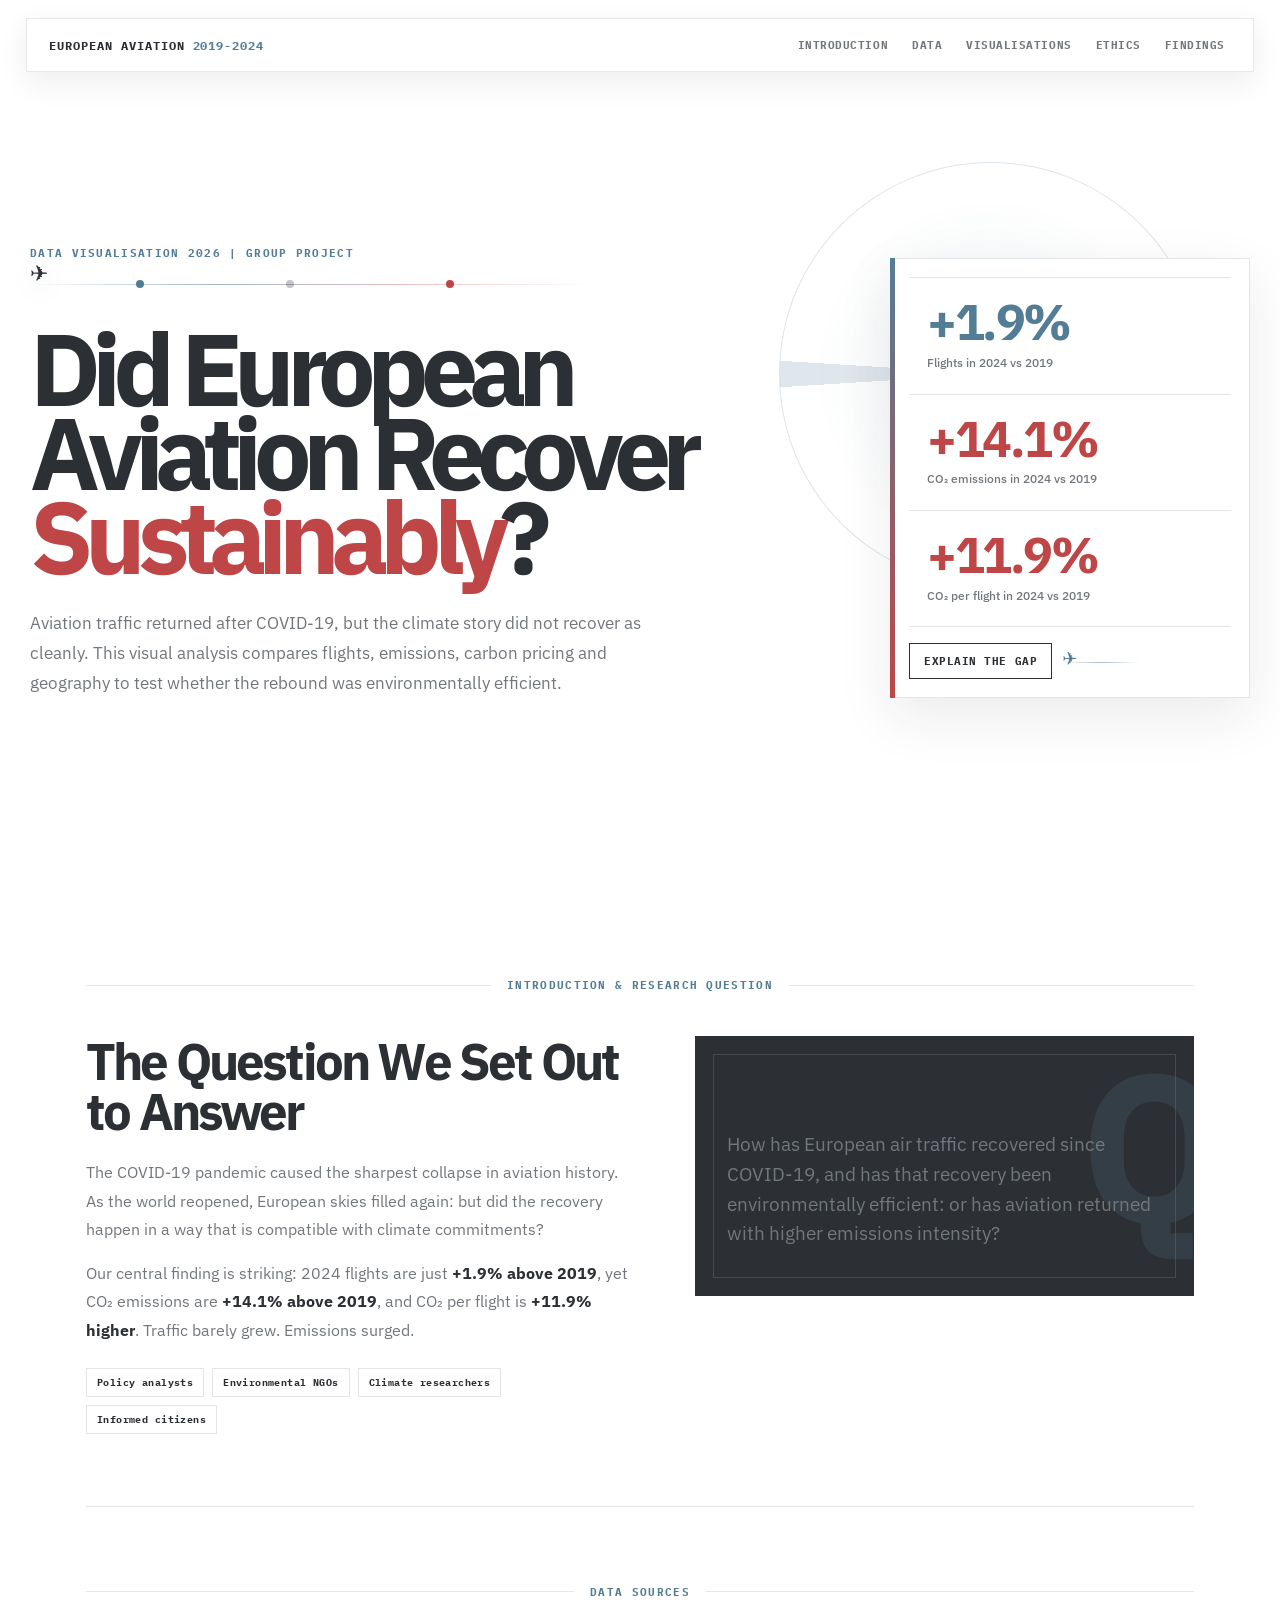
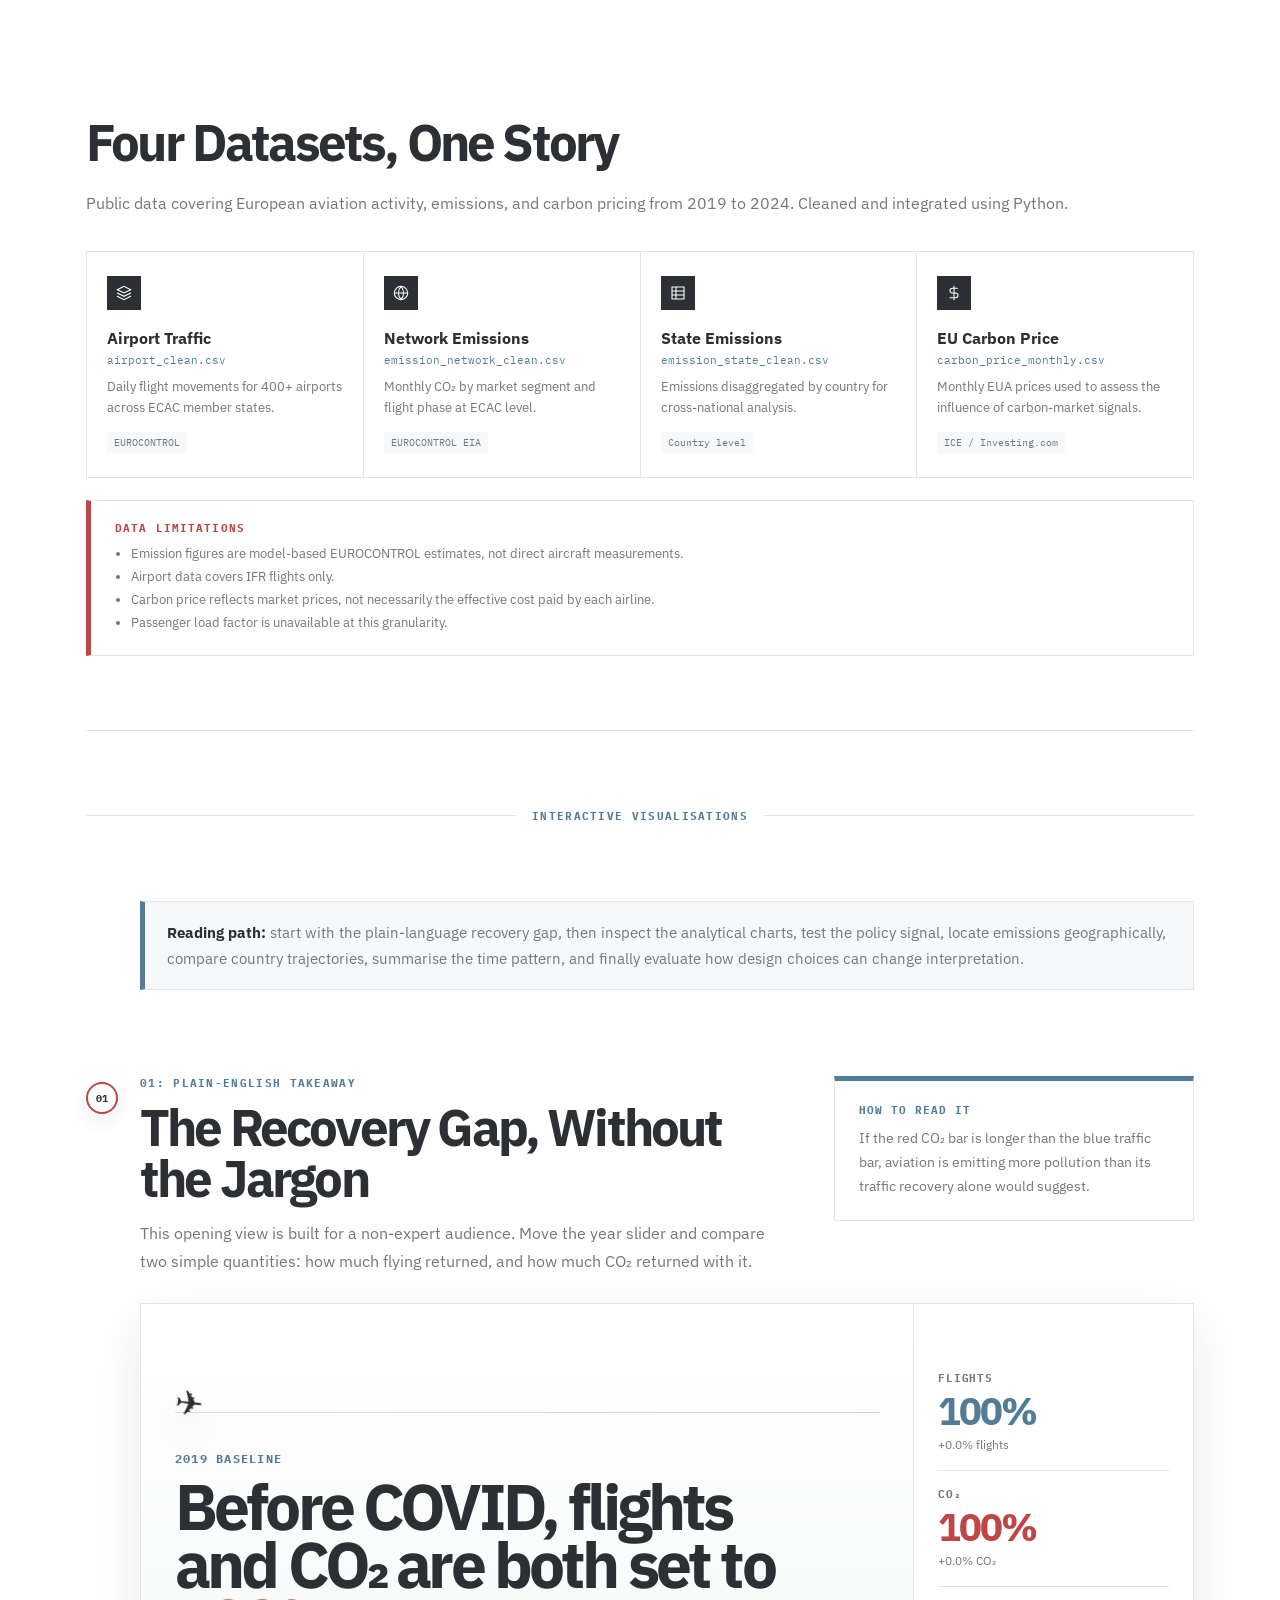
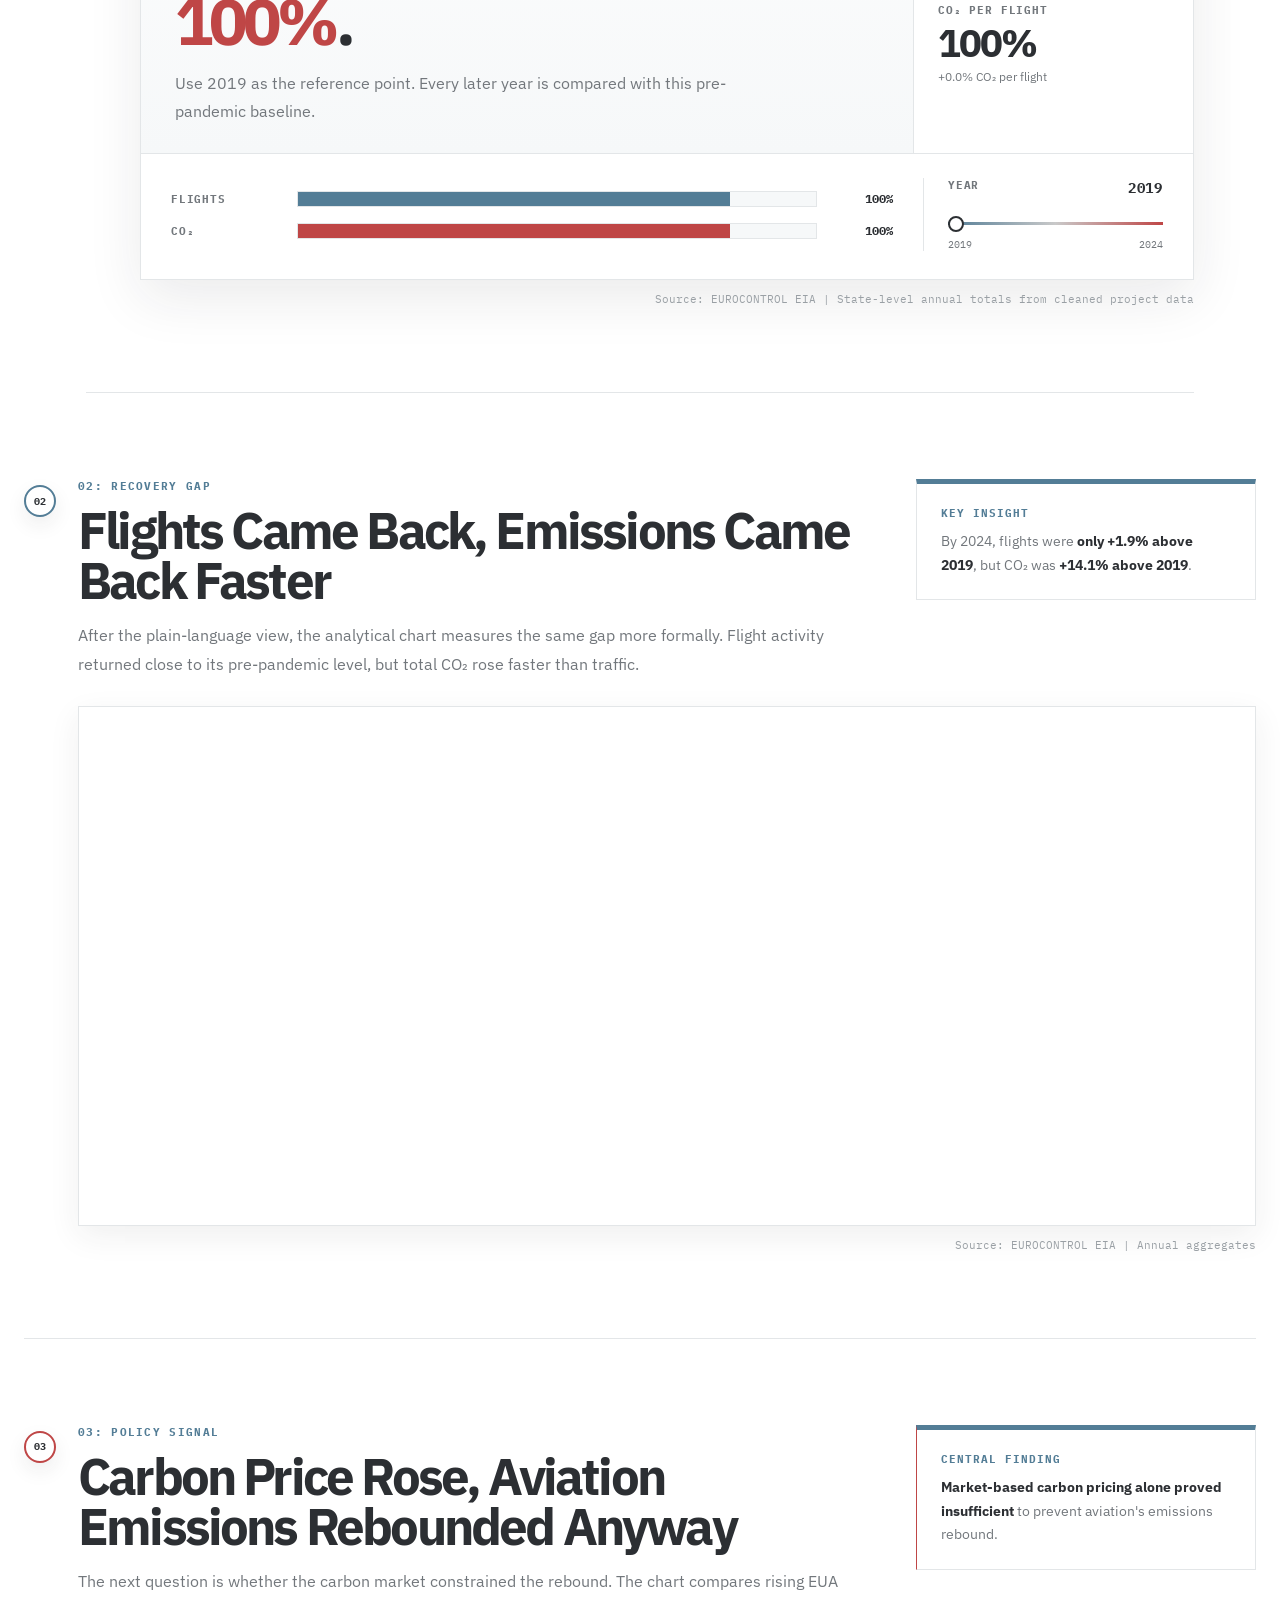
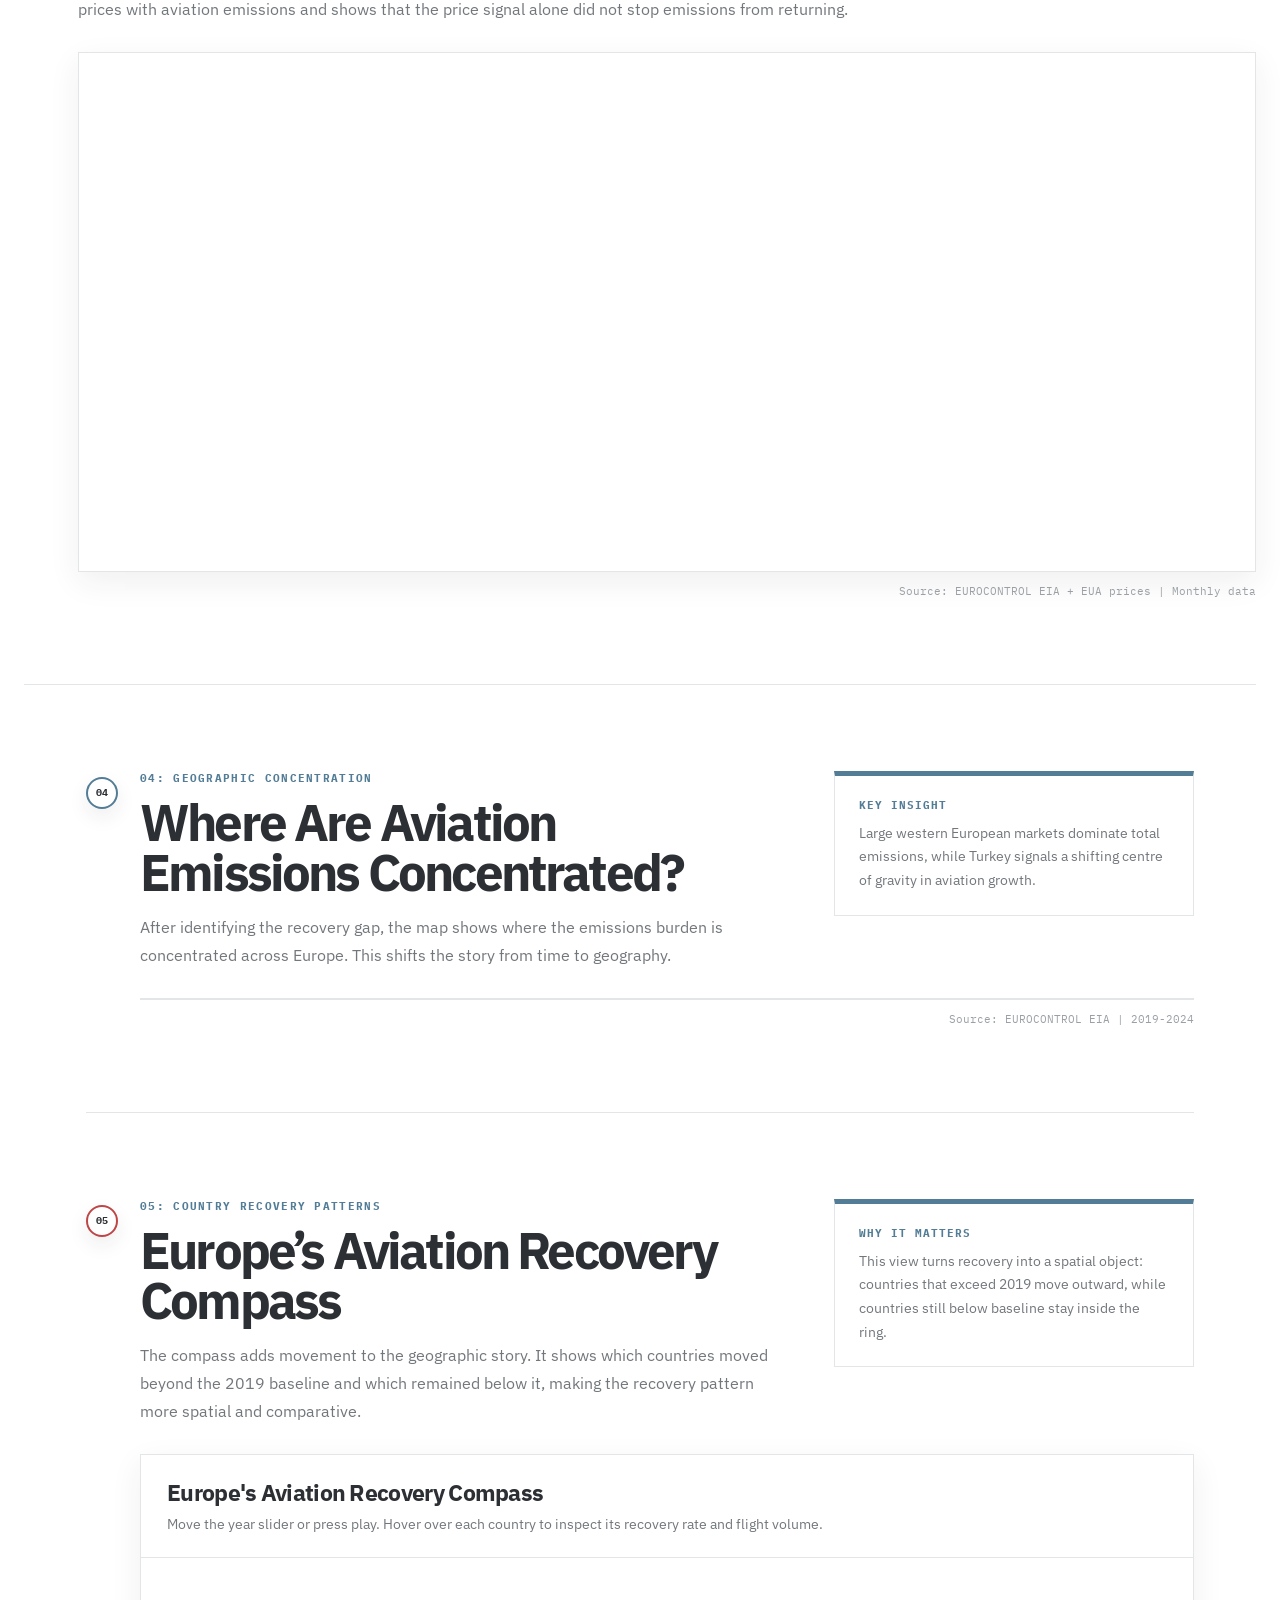
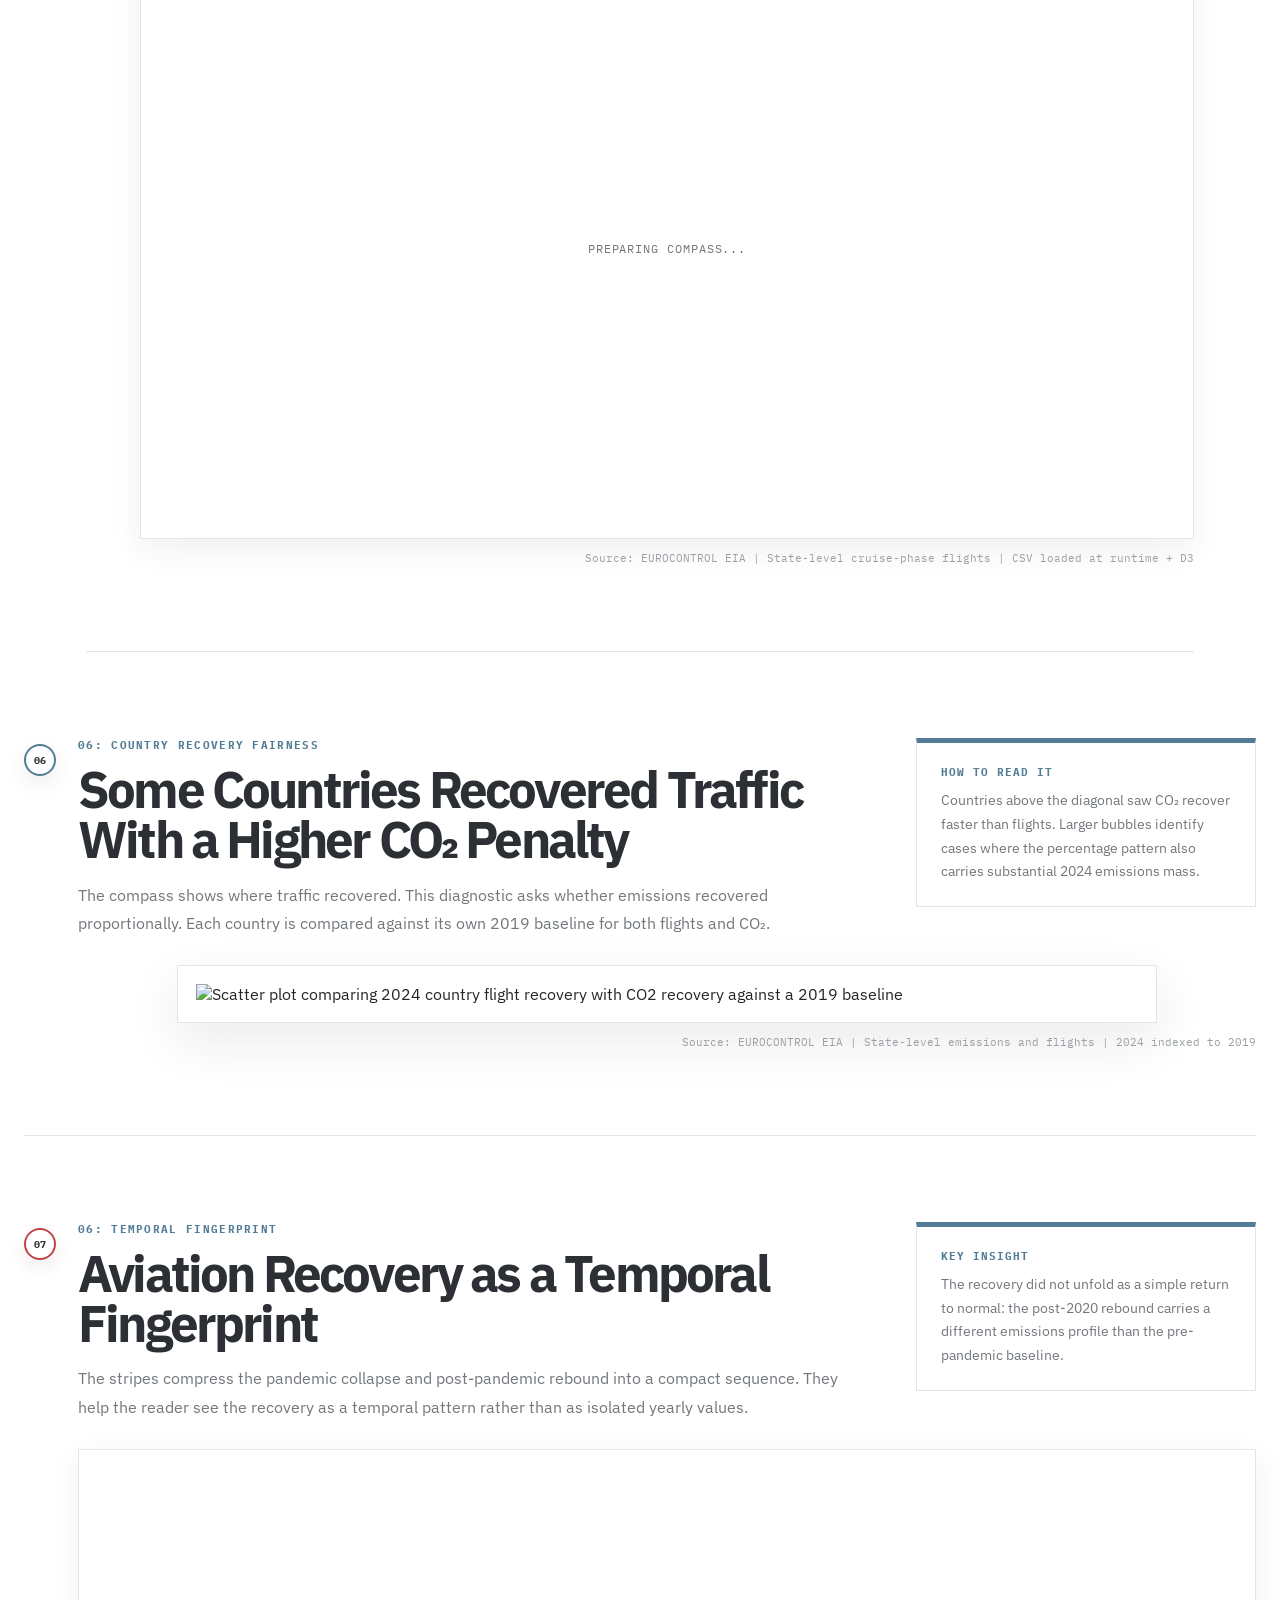
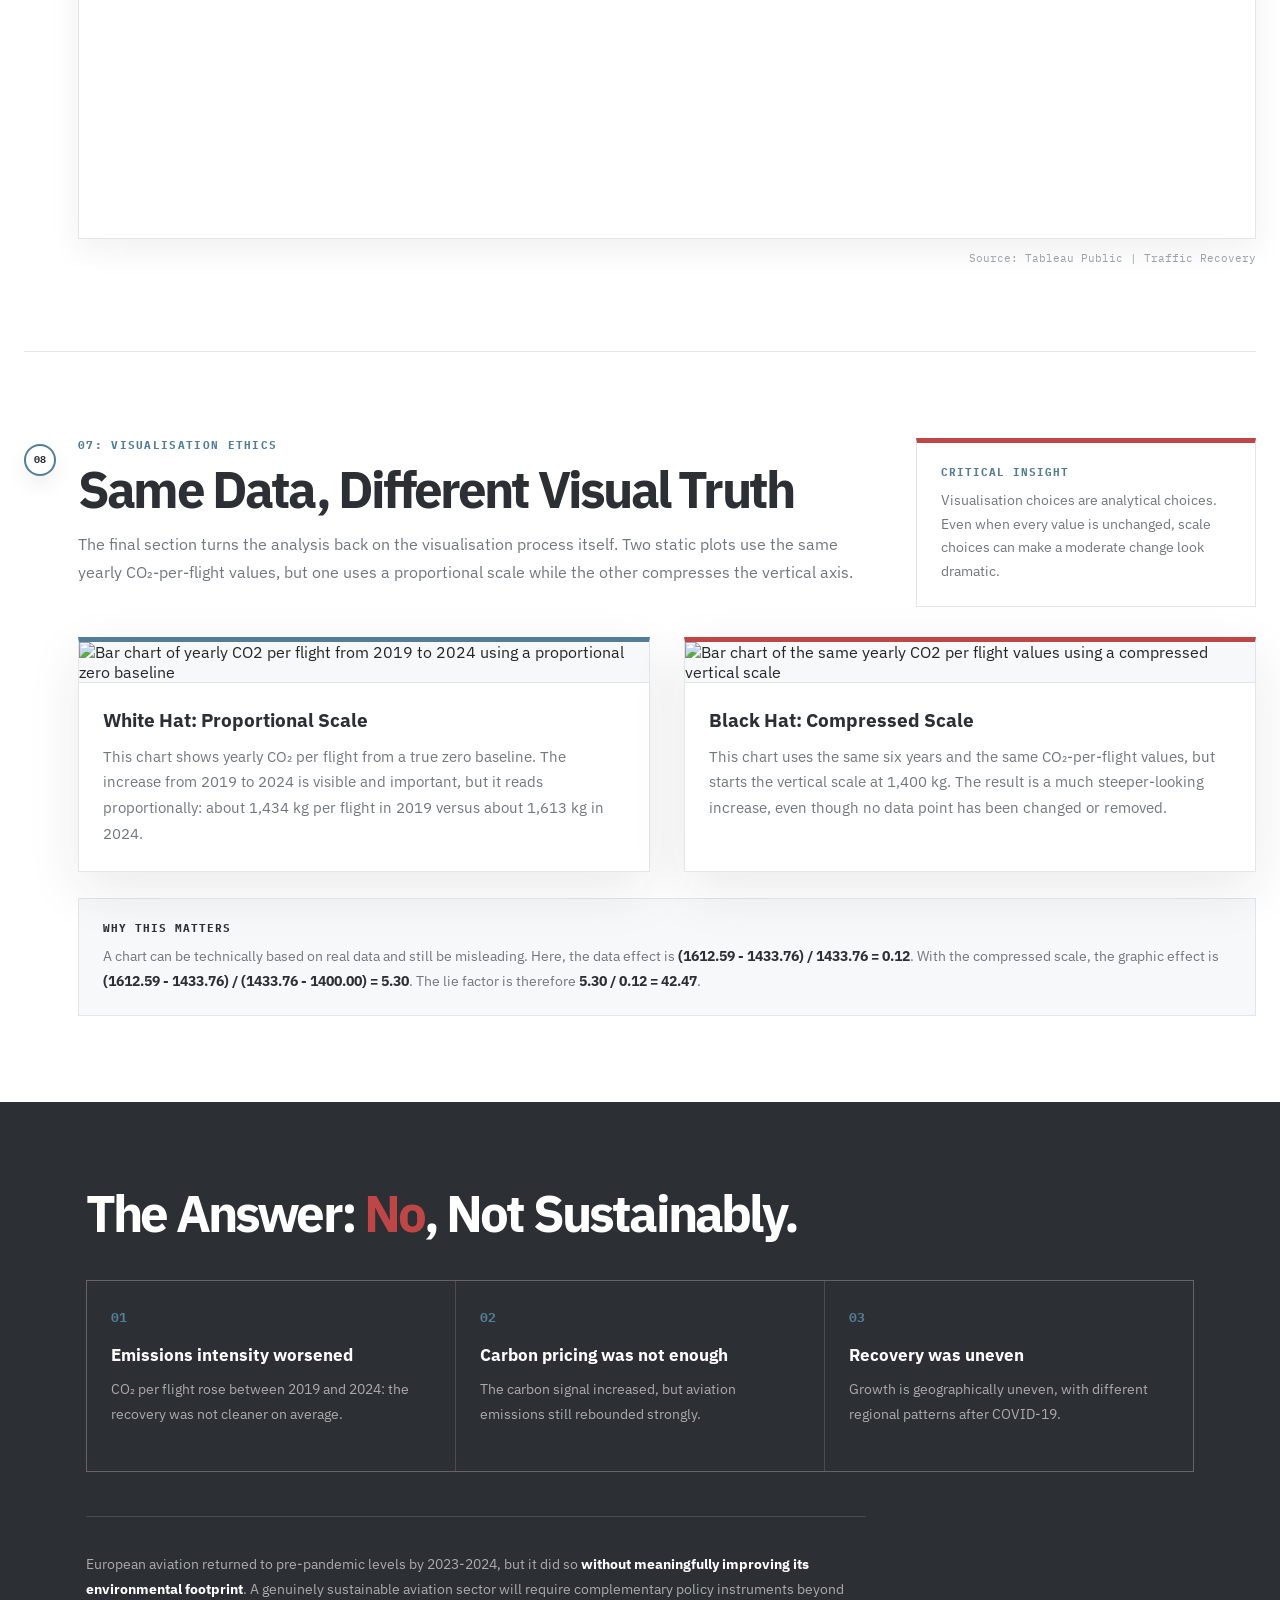
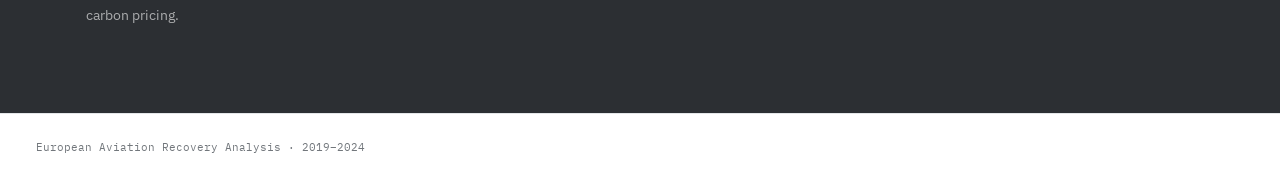
==== commit f3ce5dfa: "white hat black hat" ====
--- a/european_aviation_final.html
+++ b/european_aviation_final.html
@@ -554,6 +554,21 @@
 }
 .ethics-card.white{border-top:5px solid var(--blue)}
 .ethics-card.black{border-top:5px solid var(--red)}
+.static-figure-frame{
+  background:#fff;
+  border:1px solid var(--line);
+  box-shadow:var(--shadow);
+  padding:18px;
+}
+.static-figure-frame img{
+  width:100%;
+  display:block;
+  background:#fff;
+}
+.static-figure-frame.compact{
+  max-width:980px;
+  margin:0 auto;
+}
 .ethics-note{
   margin-top:26px;
   border:1px solid var(--line);
@@ -771,46 +786,54 @@
     <p class="caption">Source: EUROCONTROL EIA | State-level cruise-phase flights | CSV loaded at runtime + D3</p>
   </div>
 
-  <div class="viz-block horizontal stripes" id="viz-stripes" data-step="06">
+  <div class="viz-block horizontal" id="viz-country-fairness" data-step="06">
+    <div class="viz-head"><div><span class="viz-tag">06: Country Recovery Fairness</span><h2>Some Countries Recovered Traffic With a Higher CO₂ Penalty</h2><p class="viz-desc">The compass shows where traffic recovered. This diagnostic asks whether emissions recovered proportionally. Each country is compared against its own 2019 baseline for both flights and CO₂.</p></div><div class="insight"><h4>How to Read It</h4><p>Countries above the diagonal saw CO₂ recover faster than flights. Larger bubbles identify cases where the percentage pattern also carries substantial 2024 emissions mass.</p></div></div>
+    <div class="static-figure-frame compact">
+      <img src="figures/whitehat_country_recovery_gap_scatter.png" alt="Scatter plot comparing 2024 country flight recovery with CO2 recovery against a 2019 baseline">
+    </div>
+    <p class="caption">Source: EUROCONTROL EIA | State-level emissions and flights | 2024 indexed to 2019</p>
+  </div>
+
+  <div class="viz-block horizontal stripes" id="viz-stripes" data-step="07">
     <div class="viz-head"><div><span class="viz-tag">06: Temporal Fingerprint</span><h2>Aviation Recovery as a Temporal Fingerprint</h2><p class="viz-desc">The stripes compress the pandemic collapse and post-pandemic rebound into a compact sequence. They help the reader see the recovery as a temporal pattern rather than as isolated yearly values.</p></div><div class="insight"><h4>Key Insight</h4><p>The recovery did not unfold as a simple return to normal: the post-2020 rebound carries a different emissions profile than the pre-pandemic baseline.</p></div></div>
     <div class="tableau-frame"><div class='tableauPlaceholder' id='viz1778164427596' style='position: relative'><noscript><a href='#'><img alt='Traffic Recovery' src='https://public.tableau.com/static/images/En/EnvStripes_17781643738830/Foglio1/1_rss.png' style='border: none' /></a></noscript><object class='tableauViz' style='display:none;'><param name='host_url' value='https%3A%2F%2Fpublic.tableau.com%2F' /> <param name='embed_code_version' value='3' /> <param name='site_root' value='' /><param name='name' value='EnvStripes_17781643738830/Foglio1' /><param name='tabs' value='no' /><param name='toolbar' value='yes' /><param name='static_image' value='https://public.tableau.com/static/images/En/EnvStripes_17781643738830/Foglio1/1.png' /> <param name='animate_transition' value='yes' /><param name='display_static_image' value='yes' /><param name='display_spinner' value='yes' /><param name='display_overlay' value='yes' /><param name='display_count' value='yes' /><param name='language' value='en-US' /><param name='filter' value='publish=yes' /></object></div></div>
     <p class="caption">Source: Tableau Public | Traffic Recovery</p>
   </div>
 
-  <div class="viz-block" id="viz-ethics" data-step="07">
+  <div class="viz-block" id="viz-ethics" data-step="08">
     <div class="viz-head">
       <div>
         <span class="viz-tag">07: Visualisation Ethics</span>
-        <h2>Same Countries, Different Recovery Story</h2>
-        <p class="viz-desc">The final section turns the analysis back on the visualisation process itself. Two static plots use the same country-level recovery data, but one compares traffic and CO₂ fairly while the other narrows the story to flight growth alone.</p>
+        <h2>Same Data, Different Visual Truth</h2>
+        <p class="viz-desc">The final section turns the analysis back on the visualisation process itself. Two static plots use the same yearly CO₂-per-flight values, but one uses a proportional scale while the other compresses the vertical axis.</p>
       </div>
       <div class="insight" style="border-top-color:var(--red)">
         <h4>Critical Insight</h4>
-        <p>Visualisation choices are analytical choices. Metric selection, ranking, scale, and visual emphasis can make the same dataset appear balanced, incomplete, or deceptive.</p>
+        <p>Visualisation choices are analytical choices. Even when every value is unchanged, scale choices can make a moderate change look dramatic.</p>
       </div>
     </div>
 
     <div class="ethics-grid">
       <article class="ethics-card white">
-        <img src="figures/whitehat_country_recovery_gap_scatter.png" alt="White-hat scatter plot comparing 2024 country flight recovery with CO2 recovery against a 2019 baseline">
+        <img src="figures/whitehat_yearly_co2_per_flight.png" alt="Bar chart of yearly CO2 per flight from 2019 to 2024 using a proportional zero baseline">
         <div class="ethics-content">
-          <h3>White Hat: Recovery Fairness</h3>
-          <p>This chart compares each country's 2024 flight recovery with its 2024 CO₂ recovery, both indexed to 2019. Countries above the diagonal emitted more CO₂ than their traffic recovery alone would imply, while bubble size keeps the absolute 2024 CO₂ burden visible.</p>
+          <h3>White Hat: Proportional Scale</h3>
+          <p>This chart shows yearly CO₂ per flight from a true zero baseline. The increase from 2019 to 2024 is visible and important, but it reads proportionally: about 1,434 kg per flight in 2019 versus about 1,613 kg in 2024.</p>
         </div>
       </article>
 
       <article class="ethics-card black">
-        <img src="figures/blackhat_country_recovery_percent_only.png" alt="Black-hat bar chart ranking countries only by percent flight growth above 2019">
+        <img src="figures/blackhat_yearly_co2_per_flight_truncated_axis.png" alt="Bar chart of the same yearly CO2 per flight values using a compressed vertical scale">
         <div class="ethics-content">
-          <h3>Black Hat: Selective Growth Ranking</h3>
-          <p>This chart ranks countries only by percent flight growth above 2019. The values are real, but the framing hides whether CO₂ grew faster than traffic and ignores absolute emissions, making small fast-growing markets appear more central than they are climatically.</p>
+          <h3>Black Hat: Compressed Scale</h3>
+          <p>This chart uses the same six years and the same CO₂-per-flight values, but starts the vertical scale at 1,400 kg. The result is a much steeper-looking increase, even though no data point has been changed or removed.</p>
         </div>
       </article>
     </div>
 
     <div class="ethics-note">
       <h4>Why this matters</h4>
-      <p>A chart can be technically based on real data and still be misleading. In this case, the black-hat version does not change the dataset; it changes the <strong>reader's perception</strong> by selecting a convenient metric and suppressing the emissions context needed to evaluate sustainability.</p>
+      <p>A chart can be technically based on real data and still be misleading. Here, the data effect is <strong>(1612.59 - 1433.76) / 1433.76 = 0.12</strong>. With the compressed scale, the graphic effect is <strong>(1612.59 - 1433.76) / (1433.76 - 1400.00) = 5.30</strong>. The lie factor is therefore <strong>5.30 / 0.12 = 42.47</strong>.</p>
     </div>
 
   </div>
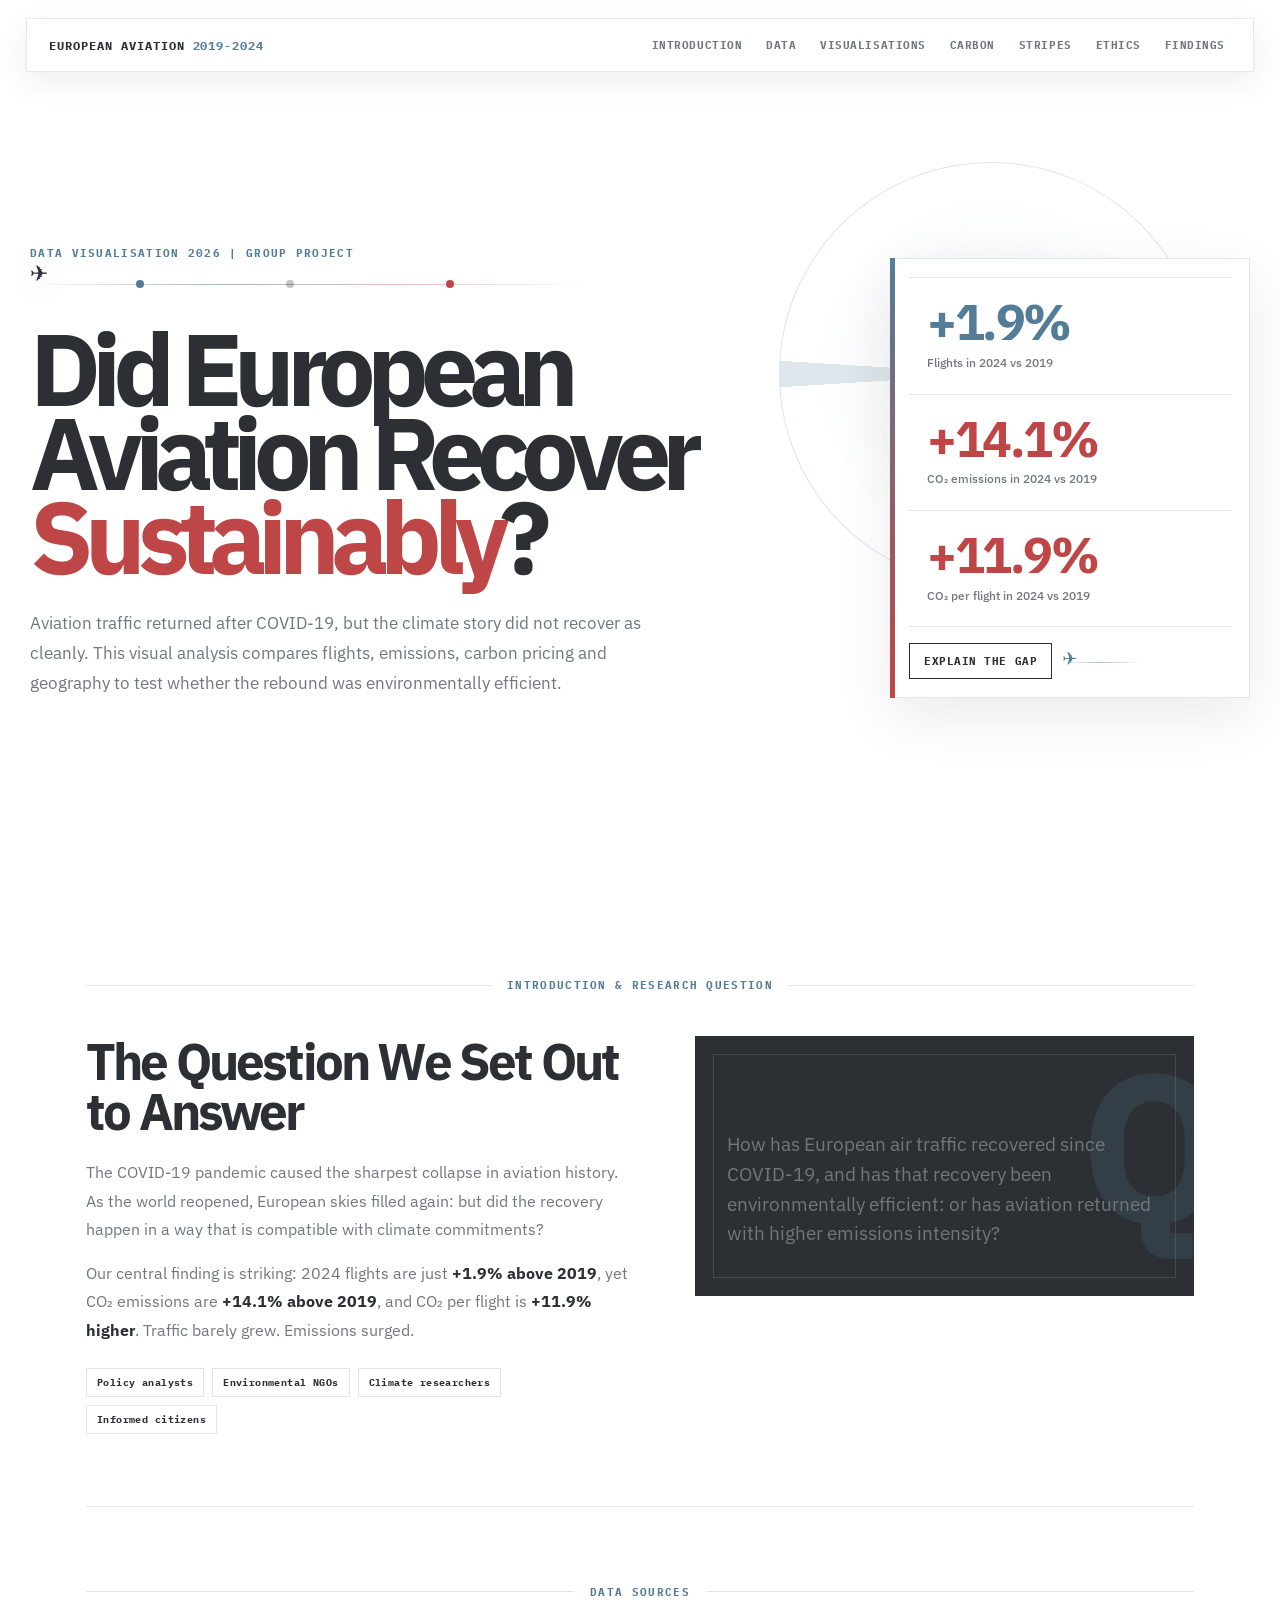
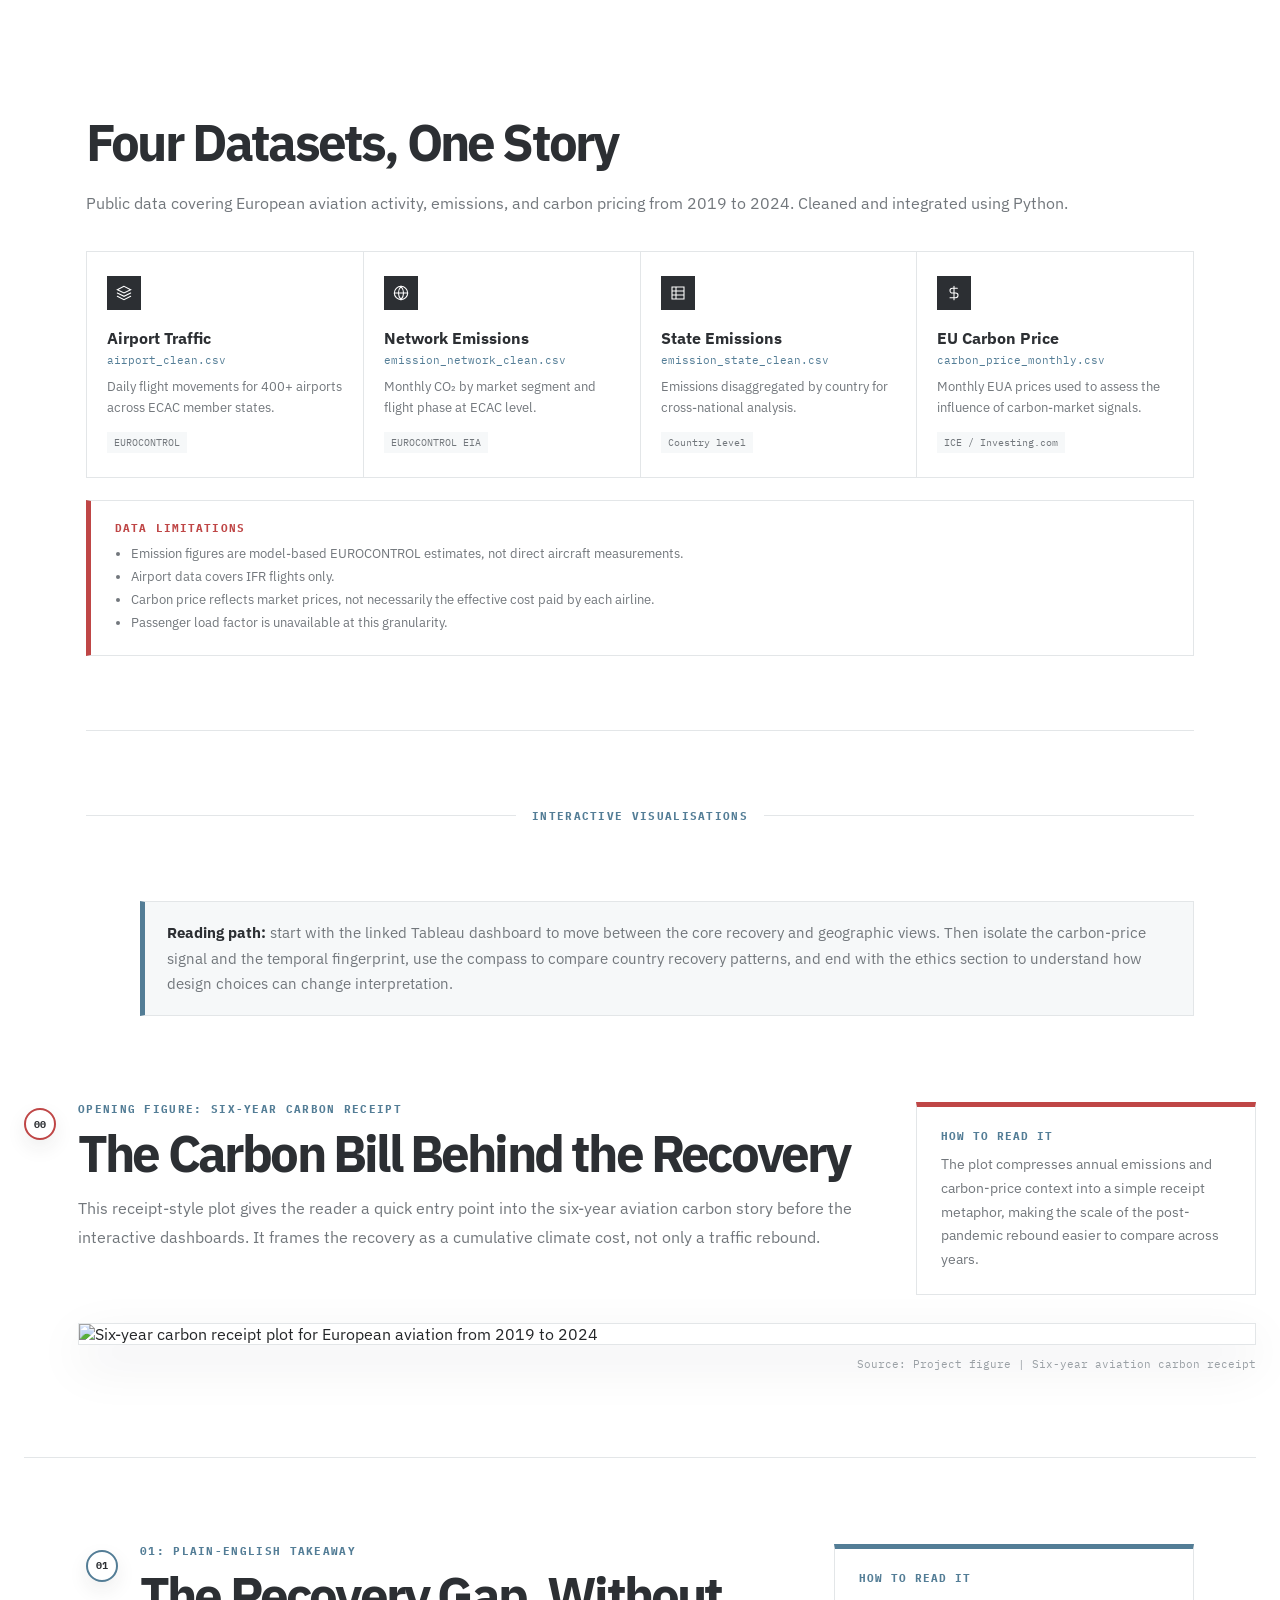
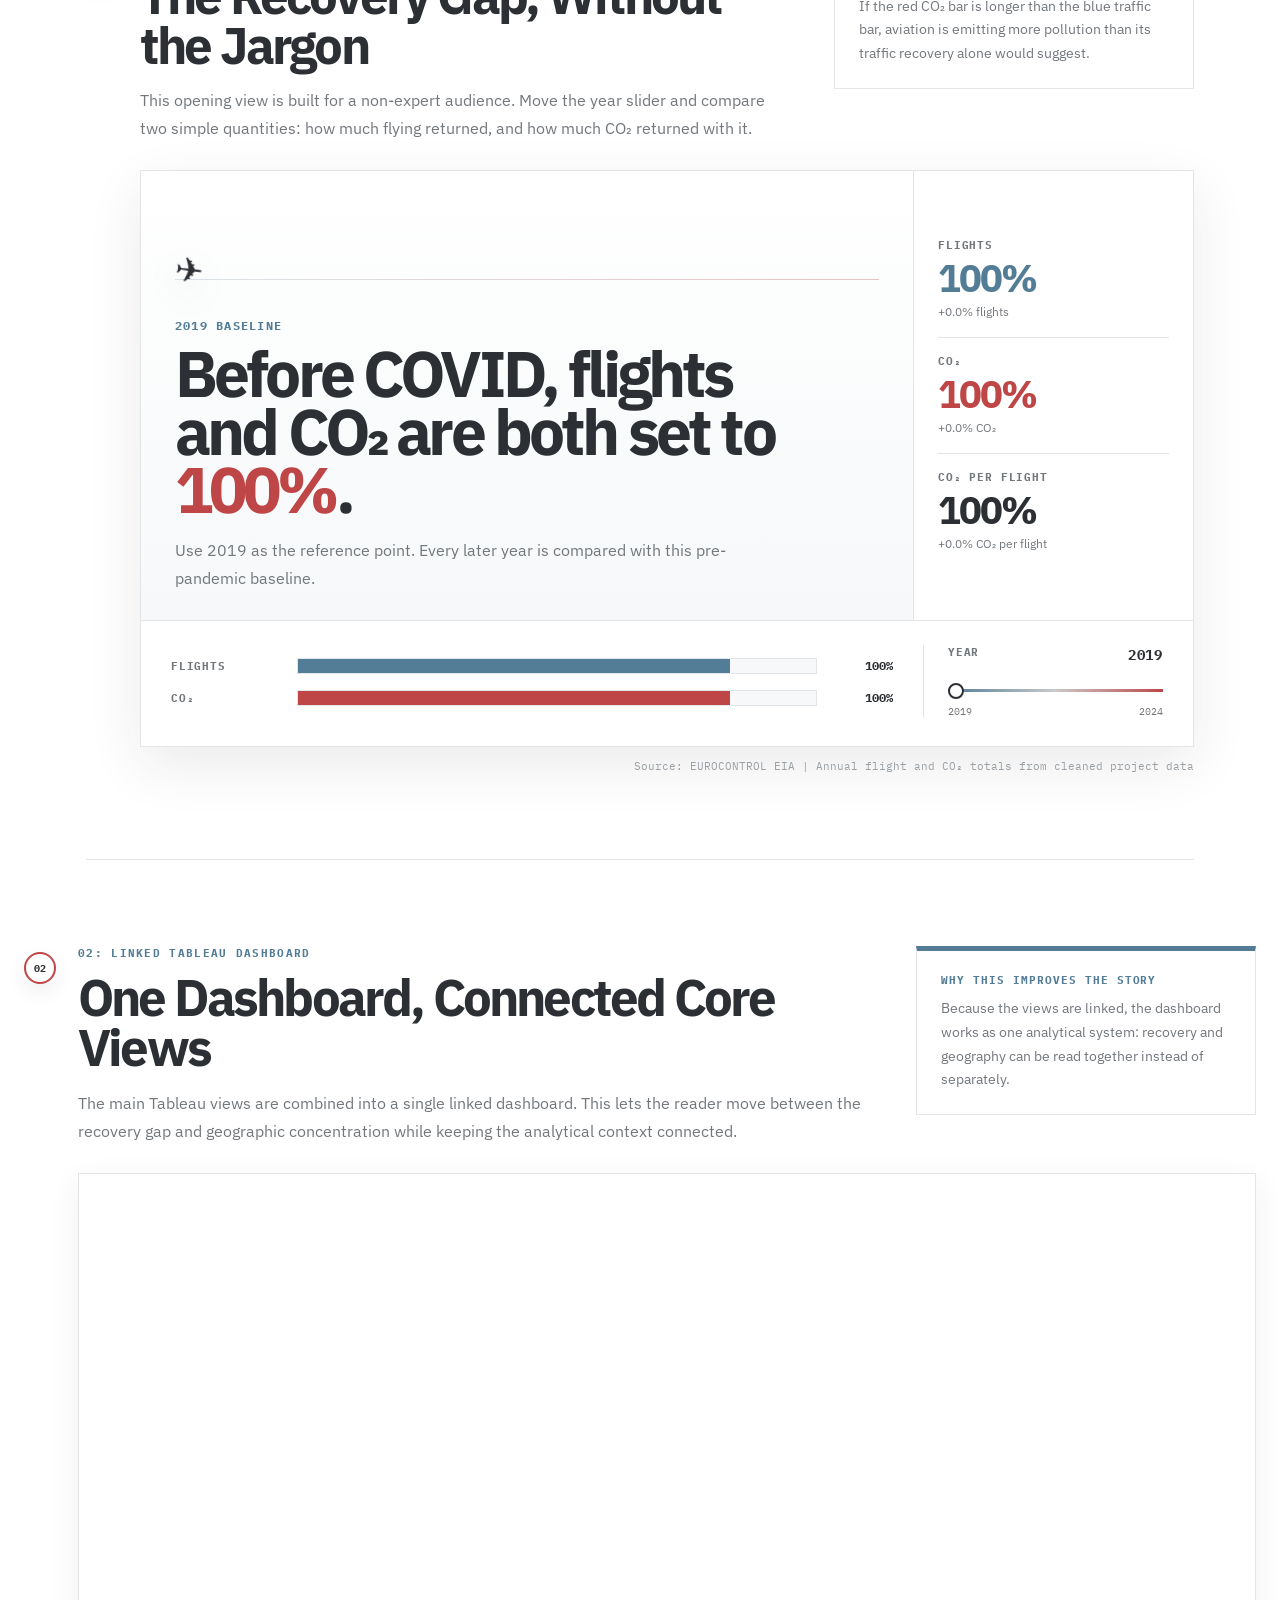
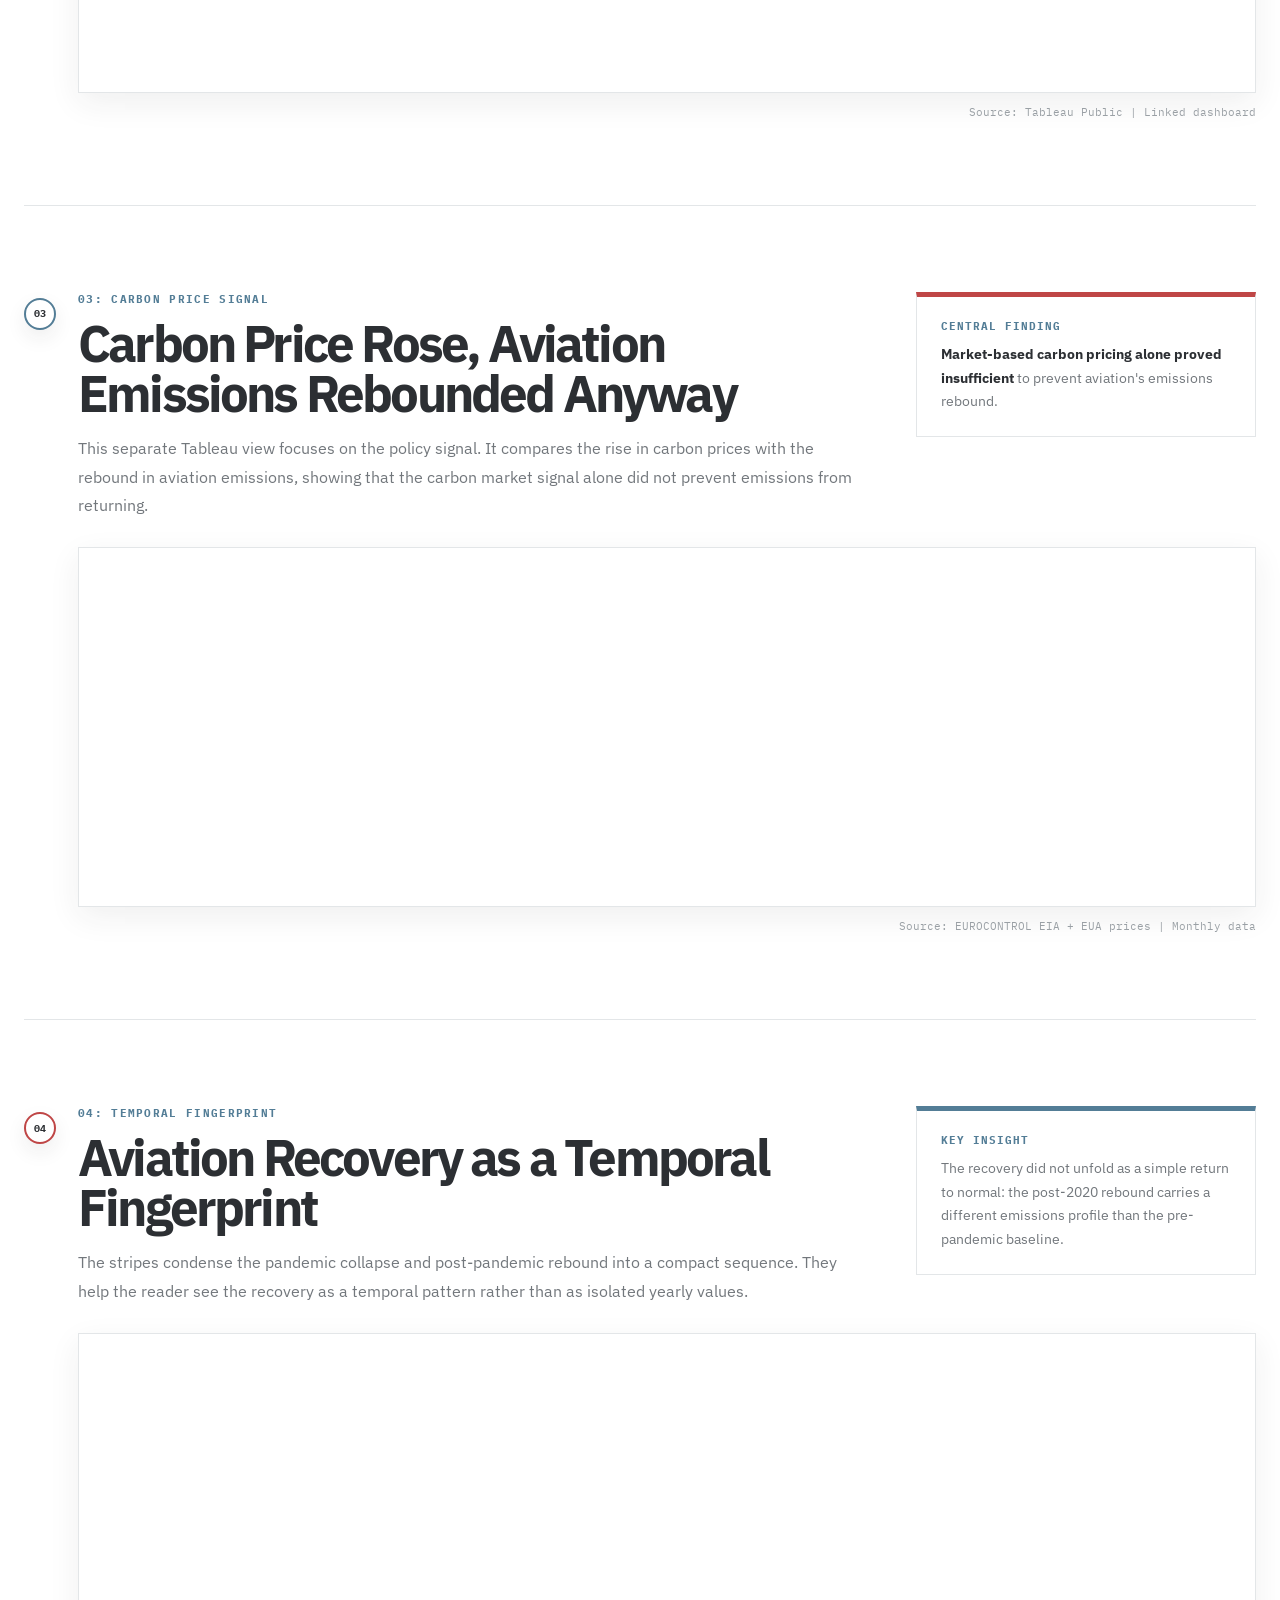
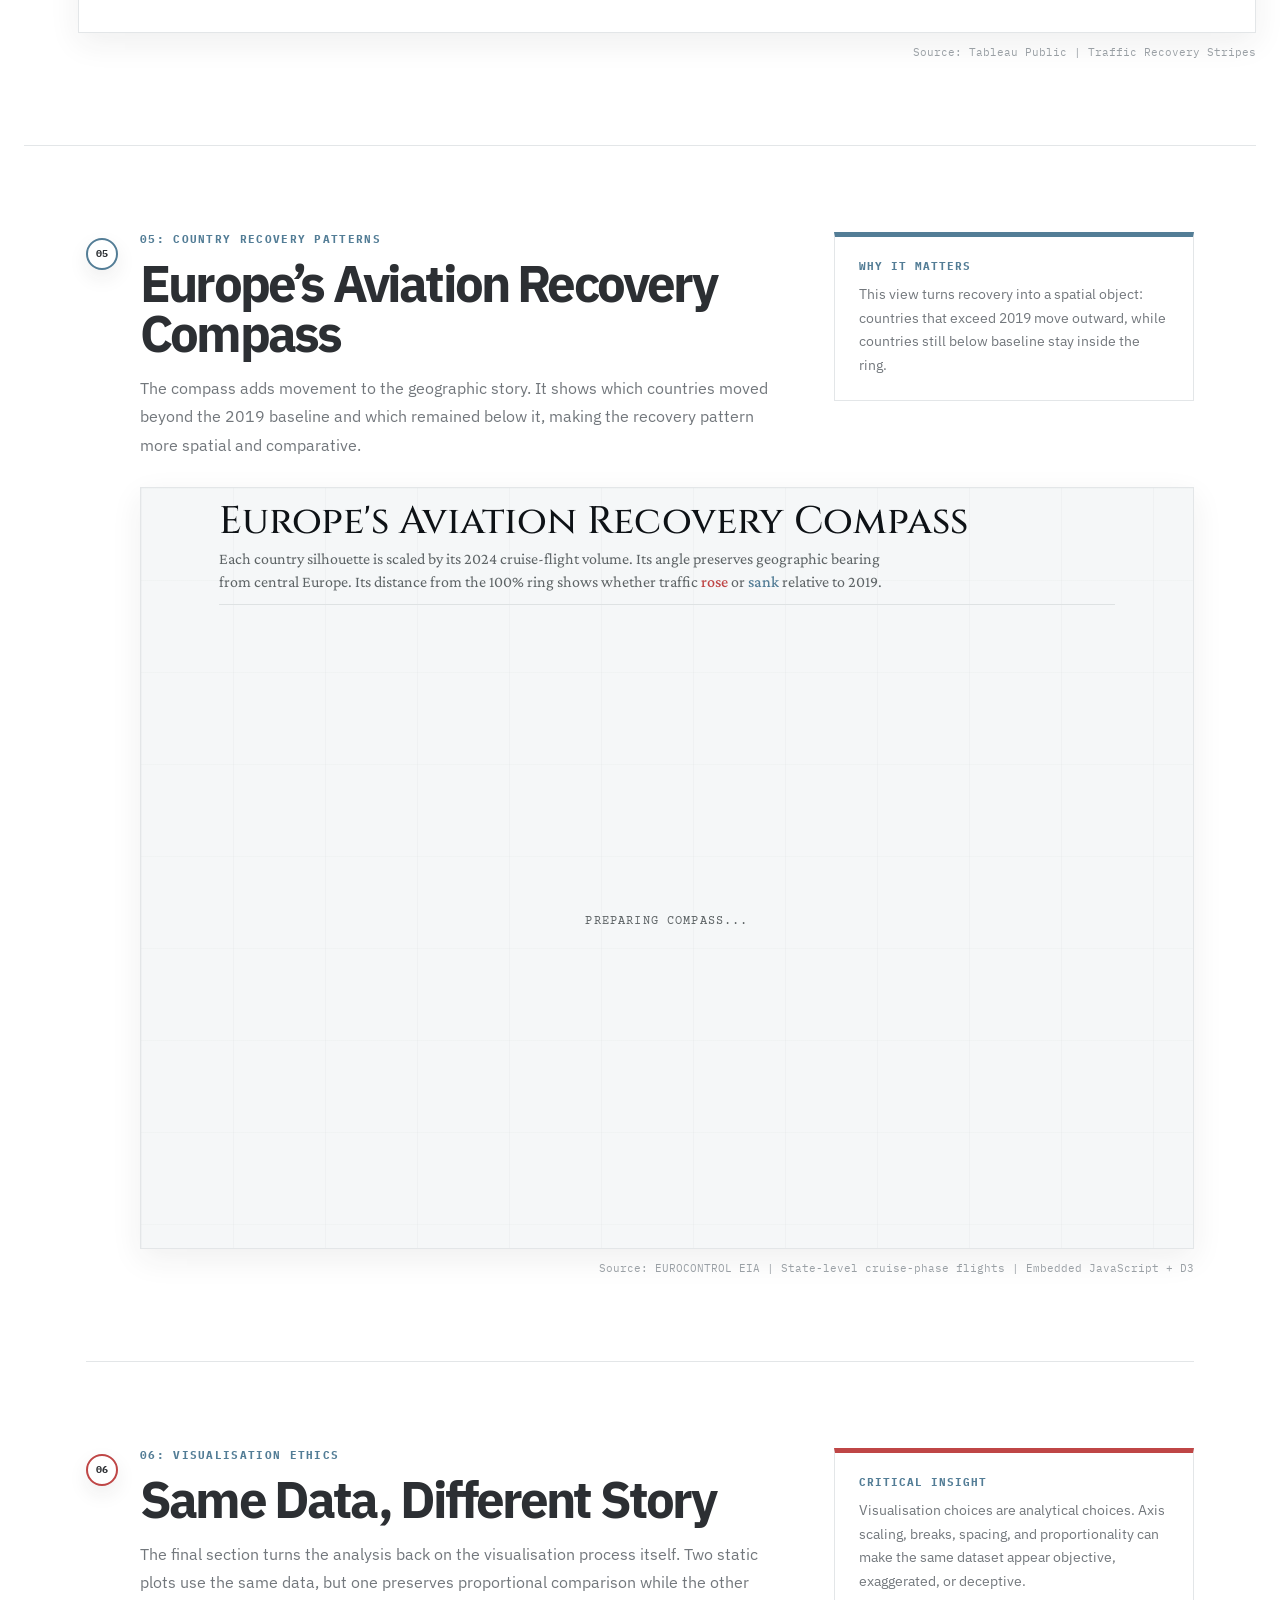
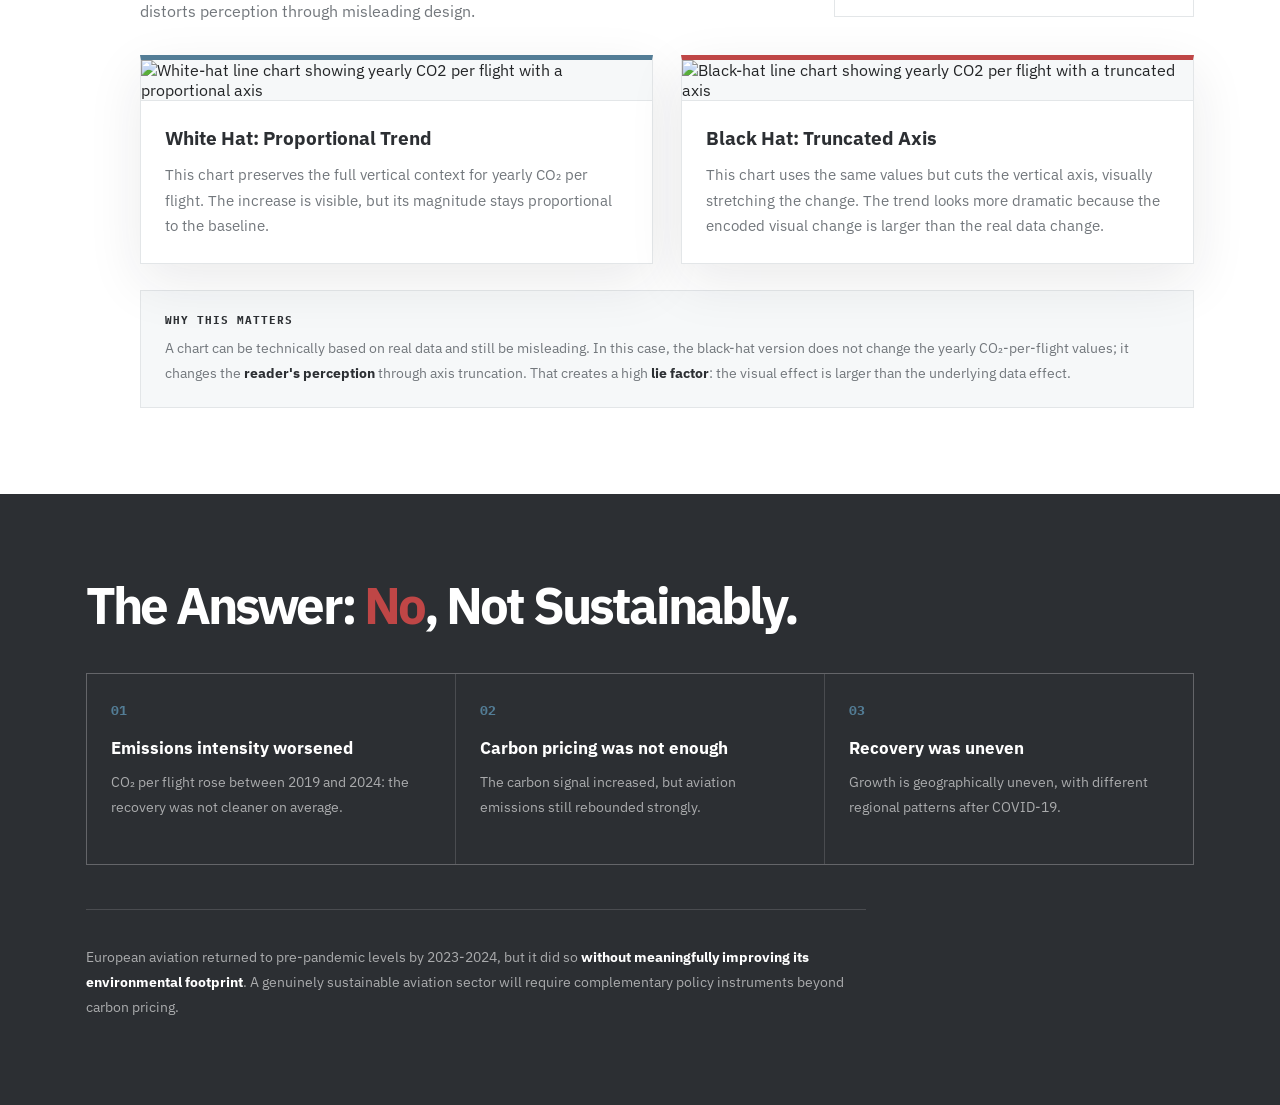
==== commit c83b36ea: "Upd html" ====
--- a/european_aviation_final.html
+++ b/european_aviation_final.html
@@ -6,7 +6,7 @@
 <title>Did European Aviation Recover Sustainably After COVID-19?</title>
 <link rel="preconnect" href="https://fonts.googleapis.com">
 <link rel="preconnect" href="https://fonts.gstatic.com" crossorigin>
-<link href="https://fonts.googleapis.com/css2?family=IBM+Plex+Mono:wght@500;600;700&family=IBM+Plex+Sans:wght@400;500;600;700&display=swap" rel="stylesheet">
+<link href="https://fonts.googleapis.com/css2?family=Cinzel:wght@400;500;600;700&family=Crimson+Pro:wght@300;400;600&family=Courier+Prime:wght@400;700&family=IBM+Plex+Mono:wght@500;600;700&family=IBM+Plex+Sans:wght@400;500;600;700&display=swap" rel="stylesheet">
 <style>
 :root{
   --blue:#537D96;
@@ -311,6 +311,16 @@
 }
 .viz-block.horizontal .tableau-frame{min-height:520px}
 .viz-block.horizontal.stripes .tableau-frame{min-height:390px}
+#viz-carbon .tableau-frame{min-height:360px}
+#viz-stripes .tableau-frame{min-height:300px}
+
+.dashboard-frame{
+  min-height:820px;
+}
+.dashboard-frame .tableauPlaceholder,
+.dashboard-frame object{
+  width:100%;
+}
 .caption{
   font-family:var(--mono);
   font-size:.68rem;
@@ -318,52 +328,92 @@
   margin-top:12px;
   text-align:right;
 }
-
-.atlas-card{background:#fff}
-.atlas-shell{padding:0}
-.atlas-header{display:flex;justify-content:space-between;gap:20px;padding:22px 26px;border-bottom:1px solid var(--line);background:#fff}
-.atlas-title h3{font-size:1.45rem;color:var(--dark);letter-spacing:-.03em}
-.atlas-title p{margin-top:6px;font-size:.86rem;color:var(--muted);line-height:1.65}
-.atlas-loader{height:580px;display:flex;align-items:center;justify-content:center;font-family:var(--mono);font-size:.72rem;text-transform:uppercase;letter-spacing:.08em;color:var(--muted)}
-.atlas-dashboard{display:none;grid-template-columns:minmax(0,1fr) 220px;gap:0;min-height:680px}
-.atlas-dashboard.ready{display:grid}
-.atlas-main{min-width:0;display:flex;flex-direction:column;border-right:1px solid var(--line)}
-.atlas-side{padding:26px 22px;background:#fff;display:flex;flex-direction:column;gap:22px;justify-content:center;border-left:1px solid var(--line)}
-.compass-wrap{position:relative;display:flex;justify-content:center;align-items:center;flex:1;min-height:0;background:#fff}
-.compass-wrap svg{display:block;width:100%;height:100%;min-height:590px}
-.yr-caption{position:absolute;left:22px;bottom:24px;max-width:230px;pointer-events:none}
-.yc-year{font-size:1.5rem;color:var(--dark);font-weight:700;line-height:1;margin-bottom:6px}
-.yc-text{font-size:.86rem;line-height:1.55;color:var(--muted)}
-.year-row{display:flex;align-items:center;justify-content:center;gap:14px;padding:16px;border-top:1px solid var(--line);font-family:var(--mono);color:var(--muted)}
-.year-row input[type=range]{appearance:none;width:260px;height:3px;background:linear-gradient(90deg,var(--blue),#c9c9c9,var(--red));border-radius:0;outline:none;cursor:pointer}
-.year-row input[type=range]::-webkit-slider-thumb{appearance:none;width:15px;height:15px;background:#fff;border:2px solid var(--dark);border-radius:50%}
-.year-row input[type=range]::-moz-range-thumb{width:15px;height:15px;background:#fff;border:2px solid var(--dark);border-radius:50%}
-.yr-label{font-size:.68rem;text-transform:uppercase;letter-spacing:.06em}
-.yr-val{font-size:1rem;color:var(--dark);font-weight:700;min-width:44px}
-.btn-play{width:30px;height:30px;border:1px solid var(--dark);background:#fff;color:var(--dark);display:flex;align-items:center;justify-content:center;cursor:pointer}
-.btn-play:hover{background:var(--dark);color:#fff}
-.leg-title,.m-lbl{
-  font-family:var(--mono);font-size:.68rem;letter-spacing:.07em;text-transform:uppercase;color:var(--muted);font-weight:700;margin-bottom:8px
-}
-.leg-block{margin-bottom:16px}
-.leg-bar{height:8px;margin-bottom:7px}
+.static-figure-frame{
+  border:1px solid var(--line);
+  background:#fff;
+  box-shadow:var(--shadow);
+  overflow:hidden;
+}
+.static-figure-frame img{
+  width:100%;
+  display:block;
+  background:#fff;
+}
+.receipt-figure{
+  max-width:1360px;
+  margin:0 auto;
+}
+
+.atlas-card{
+  --atlas-bg:oklch(97.5% 0.003 220);
+  --atlas-surface:oklch(99.5% 0.002 220);
+  --atlas-fg:oklch(18% 0.01 240);
+  --atlas-muted:oklch(50% 0.008 220);
+  --atlas-border:oklch(91% 0.005 220);
+  --atlas-ref:oklch(84% 0.006 220);
+  --atlas-display:'Cinzel', Georgia, serif;
+  --atlas-body:'Crimson Pro', Georgia, serif;
+  --atlas-mono:'Courier Prime', 'Courier New', monospace;
+  background:
+    linear-gradient(90deg, color-mix(in oklch, var(--atlas-border), transparent 72%) 1px, transparent 1px) 0 0 / 92px 92px,
+    linear-gradient(180deg, color-mix(in oklch, var(--atlas-border), transparent 80%) 1px, transparent 1px) 0 0 / 92px 92px,
+    var(--atlas-bg);
+  color:var(--atlas-fg);
+}
+.atlas-shell{
+  max-width:960px;
+  margin:0 auto;
+  padding:0 32px 10px;
+  min-height:760px;
+  display:flex;
+  flex-direction:column;
+}
+.atlas-header{padding:14px 0 10px;border-bottom:1px solid var(--atlas-border);background:transparent}
+.atlas-title h3{font-family:var(--atlas-display);font-size:clamp(1.5rem,3vw,2.6rem);font-weight:500;line-height:1.05;color:var(--atlas-fg);letter-spacing:0}
+.atlas-title p{margin-top:5px;max-width:680px;font-family:var(--atlas-body);font-size:1rem;line-height:1.45;color:var(--atlas-muted)}
+.atlas-loader{flex:1;min-height:520px;display:flex;align-items:center;justify-content:center;font-family:var(--atlas-mono);font-size:.72rem;text-transform:uppercase;letter-spacing:.1em;color:var(--atlas-muted)}
+.atlas-dashboard{display:none;flex:1;min-height:620px;flex-direction:row;gap:14px;padding:8px 0 0}
+.atlas-dashboard.ready{display:flex}
+.atlas-main{min-width:0;min-height:0;display:flex;flex:1;flex-direction:column;border-right:0}
+.atlas-side{width:192px;flex-shrink:0;padding:0;background:transparent;display:flex;flex-direction:column;gap:16px;justify-content:center;border-left:0}
+.compass-wrap{position:relative;display:flex;justify-content:center;align-items:center;flex:1;min-height:0;margin-bottom:4px;background:transparent}
+.compass-wrap svg{display:block;width:100%;height:100%;max-width:100%;max-height:100%;min-height:0}
+.yr-caption{position:absolute;left:10px;bottom:18px;max-width:180px;pointer-events:none}
+.yc-year{font-family:var(--atlas-display);font-size:1rem;font-weight:500;color:var(--atlas-fg);opacity:.55;line-height:1;margin-bottom:5px}
+.yc-text{font-family:var(--atlas-body);font-size:.88rem;line-height:1.5;color:var(--atlas-muted)}
+.year-row{display:flex;align-items:center;justify-content:center;gap:14px;margin:0 0 6px;padding:5px 0;flex-shrink:0;border-top:0;font-family:var(--atlas-mono);color:var(--atlas-muted)}
+.year-row input[type=range]{appearance:none;width:240px;height:3px;background:linear-gradient(90deg,#537D96,#7a9aae,#c8b8a8,#d4a888,#BF4646);border-radius:2px;outline:none;cursor:pointer}
+.year-row input[type=range]::-webkit-slider-thumb{appearance:none;width:14px;height:14px;background:var(--atlas-surface);border:2px solid var(--atlas-fg);border-radius:50%;cursor:pointer;transition:transform .15s}
+.year-row input[type=range]::-webkit-slider-thumb:hover{transform:scale(1.15)}
+.year-row input[type=range]::-moz-range-thumb{width:14px;height:14px;background:var(--atlas-surface);border:2px solid var(--atlas-fg);border-radius:50%;cursor:pointer}
+.yr-label{font-size:.7rem;text-transform:uppercase;letter-spacing:.06em}
+.yr-val{font-family:var(--atlas-display);font-size:1.5rem;font-weight:500;color:var(--atlas-fg);min-width:2.2ch;text-align:center;line-height:1}
+.btn-play{width:28px;height:28px;border-radius:50%;border:1.5px solid var(--atlas-fg);background:var(--atlas-surface);color:var(--atlas-fg);display:flex;align-items:center;justify-content:center;cursor:pointer;transition:background .15s,transform .15s;flex-shrink:0;padding:0}
+.btn-play:hover{background:var(--atlas-fg);color:var(--atlas-surface);transform:scale(1.08)}
+.btn-play svg{width:10px;height:10px;display:block}
+.leg-block{margin-bottom:14px}
+.leg-title,.m-lbl{font-family:var(--atlas-mono);font-size:.68rem;letter-spacing:.07em;text-transform:uppercase;color:var(--atlas-muted);font-weight:400;margin-bottom:8px;text-align:center}
+.leg-bar{height:8px;border-radius:3px;margin-bottom:5px}
 .leg-ticks{display:flex;justify-content:space-between}
-.leg-ticks span,.m-sub,.leg-size-label{font-size:.72rem;color:var(--muted)}
-.leg-size-row{display:flex;align-items:center;gap:8px;margin:3px 0}
-.metric{padding:14px 0;border-top:1px solid var(--line);display:flex;align-items:center;justify-content:space-between;gap:14px}
-.m-info{min-width:0}
-.m-val{font-size:1.9rem;font-weight:700;letter-spacing:-.05em;color:var(--dark);line-height:1}
-.atlas-tooltip{position:absolute;pointer-events:none;z-index:10;background:#fff;border:1px solid var(--line);box-shadow:var(--shadow);padding:12px 14px;font-size:.85rem;line-height:1.5;opacity:0;transition:.15s}
+.leg-ticks span,.m-sub,.leg-size-label{font-family:var(--atlas-mono);font-size:.68rem;color:#8a7e70}
+.leg-size-row{display:flex;align-items:center;gap:7px;margin:3px 0}
+.metric{background:none;padding:10px 0;display:flex;flex-direction:row;align-items:center;justify-content:space-between;gap:10px;border-top:0;border-bottom:1px solid color-mix(in oklch, var(--atlas-border), transparent 50%)}
+.m-info{flex:1;min-width:0}
+.m-val{font-family:var(--atlas-display);font-size:1.4rem;font-weight:500;letter-spacing:0;color:var(--atlas-fg);line-height:1;flex-shrink:0;text-align:right}
+.m-lbl{font-size:.6rem;text-align:left;margin-bottom:2px}
+.m-sub{font-family:var(--atlas-body);font-size:.76rem;color:var(--atlas-muted)}
+.atlas-tooltip{position:absolute;pointer-events:none;z-index:10;background:var(--atlas-surface);border:1px solid var(--atlas-border);box-shadow:0 2px 10px rgba(0,0,0,.07);padding:10px 14px;font-family:var(--atlas-body);font-size:.9rem;line-height:1.55;opacity:0;transition:opacity .15s}
 .atlas-tooltip.on{opacity:1}
-.atlas-tooltip .tt-head{display:flex;align-items:center;gap:9px;margin-bottom:6px}
-.atlas-tooltip .tt-flag{font-size:1.35rem;line-height:1}
-.atlas-tooltip .tt-name{font-weight:700;font-size:1rem;color:var(--dark);margin-bottom:6px}
-.atlas-tooltip .tt-row{color:var(--muted)}
-.atlas-tooltip b{color:var(--dark)}
+.atlas-tooltip .tt-head{display:flex;align-items:center;gap:8px;margin-bottom:6px}
+.atlas-tooltip .tt-flag{font-size:26px;line-height:1;flex-shrink:0}
+.atlas-tooltip .tt-name{font-family:var(--atlas-display);font-size:1.2rem;color:var(--atlas-fg);line-height:1.15;margin-bottom:0}
+.atlas-tooltip .tt-iso{font-family:var(--atlas-mono);font-size:.68rem;color:var(--atlas-muted);letter-spacing:.05em;margin-top:1px}
+.atlas-tooltip .tt-row{color:var(--atlas-muted);font-size:.82rem}
+.atlas-tooltip b{color:var(--atlas-fg);font-weight:600}
 .shape-g{cursor:grab}
 .shape-g:active{cursor:grabbing}
 .shape-g path,.shape-g circle{transition:stroke .2s,stroke-opacity .2s}
-.shape-g:hover path,.shape-g:hover circle{stroke:var(--dark)!important;stroke-opacity:.9!important}
+.shape-g:hover path,.shape-g:hover circle{stroke:#2d2418!important;stroke-opacity:.9!important}
 
 .plain-card{
   border:1px solid var(--line);
@@ -386,12 +436,16 @@
 .plain-stage::before{
   content:"";
   position:absolute;
-  left:34px;right:34px;top:108px;height:1px;
+  left:34px;
+  right:34px;
+  top:108px;
+  height:1px;
   background:linear-gradient(90deg,rgba(83,125,150,.2),rgba(191,70,70,.32));
 }
 .plain-plane{
   position:absolute;
-  left:34px;top:76px;
+  left:34px;
+  top:76px;
   font-size:34px;
   color:var(--dark);
   filter:drop-shadow(0 12px 18px rgba(36,38,40,.16));
@@ -433,10 +487,7 @@
   gap:16px;
   background:#fff;
 }
-.plain-score{
-  border-top:1px solid var(--line);
-  padding-top:16px;
-}
+.plain-score{border-top:1px solid var(--line);padding-top:16px}
 .plain-score:first-child{border-top:0;padding-top:0}
 .plain-score-label{
   font-family:var(--mono);
@@ -510,22 +561,11 @@
 .plain-control input[type=range]::-moz-range-thumb{width:16px;height:16px;background:#fff;border:2px solid var(--dark);border-radius:50%}
 .plain-years{display:flex;justify-content:space-between;margin-top:9px;font-family:var(--mono);font-size:.62rem;color:var(--muted)}
 
-
 .ethics-grid{
   display:grid;
   grid-template-columns:1fr 1fr;
   gap:28px;
   margin-top:30px;
-}
-#viz-ethics{
-  width:min(1440px, calc(100vw - 48px));
-  margin-left:calc(50% - min(720px, calc(50vw - 24px)));
-}
-#viz-ethics .viz-head{
-  grid-template-columns:minmax(0,1.25fr) 340px;
-}
-#viz-ethics .ethics-grid{
-  gap:34px;
 }
 .ethics-card{
   background:#fff;
@@ -554,21 +594,6 @@
 }
 .ethics-card.white{border-top:5px solid var(--blue)}
 .ethics-card.black{border-top:5px solid var(--red)}
-.static-figure-frame{
-  background:#fff;
-  border:1px solid var(--line);
-  box-shadow:var(--shadow);
-  padding:18px;
-}
-.static-figure-frame img{
-  width:100%;
-  display:block;
-  background:#fff;
-}
-.static-figure-frame.compact{
-  max-width:980px;
-  margin:0 auto;
-}
 .ethics-note{
   margin-top:26px;
   border:1px solid var(--line);
@@ -601,11 +626,6 @@
 .finding p,.conclusion-text{font-size:.9rem;line-height:1.75;color:rgba(255,255,255,.6)}
 .conclusion-text{max-width:780px;border-top:1px solid rgba(255,255,255,.14);padding-top:34px}
 .conclusion-text strong{color:#fff}
-footer{background:#fff;border-top:1px solid var(--line);padding:26px 36px;display:flex;justify-content:space-between;align-items:center}
-footer p,footer a{font-family:var(--mono);font-size:.68rem;color:var(--muted)}
-footer a{text-decoration:none;color:var(--blue);font-weight:700}
-
-
 @media (max-width:860px){
 .airline-trace{width:100%;height:36px}
   @keyframes heroPlaneFloat{0%,100%{transform:translate(0,4px) rotate(7deg)}45%,55%{transform:translate(220px,-1px) rotate(7deg)}}
@@ -622,12 +642,11 @@
   .hero{padding:110px 20px 70px}.hero::after{display:none}
   .page,.conclusion-inner{padding:0 20px}
   .ds-grid,.findings,.ethics-grid{grid-template-columns:1fr}
-  #viz-ethics{width:auto;margin-left:0}
-  #viz-ethics .viz-head{grid-template-columns:1fr}
   .viz-block.horizontal{width:auto;margin-left:0}
-  .atlas-dashboard{grid-template-columns:1fr;min-height:auto}
-  .atlas-main{border-right:0}.atlas-side{border-left:0;border-top:1px solid var(--line)}
-  .compass-wrap svg{min-height:480px}
+  .atlas-shell{padding:0 16px 10px;min-height:780px}
+  .atlas-dashboard{flex-direction:column;min-height:660px}
+  .atlas-side{width:auto;border-top:1px solid var(--atlas-border);padding-top:14px}
+  .compass-wrap{min-height:480px}
   .plain-top,.plain-bottom{grid-template-columns:1fr}
   .plain-side,.plain-control{border-left:0;border-top:1px solid var(--line)}
   .plain-control{padding-left:0;padding-top:20px}
@@ -635,7 +654,6 @@
   .plain-stage::before{left:22px;right:22px}
   .plain-plane{left:22px}
   .plain-bar-row{grid-template-columns:82px minmax(0,1fr) 56px}
-  footer{flex-direction:column;gap:8px;text-align:center}
 }
 </style>
 </head>
@@ -647,6 +665,8 @@
     <li><a href="#intro">Introduction</a></li>
     <li><a href="#data">Data</a></li>
     <li><a href="#viz">Visualisations</a></li>
+    <li><a href="#viz-carbon">Carbon</a></li>
+    <li><a href="#viz-stripes">Stripes</a></li>
     <li><a href="#viz-ethics">Ethics</a></li>
     <li><a href="#conclusion">Findings</a></li>
   </ul>
@@ -703,10 +723,38 @@
 
   <div class="divider" id="viz"><div class="divider-line"></div><span class="divider-label">Interactive Visualisations</span><div class="divider-line"></div></div>
 <section class="story-flow" aria-label="Connected visual storytelling sequence">
-  <div class="story-bridge"><strong>Reading path:</strong> start with the plain-language recovery gap, then inspect the analytical charts, test the policy signal, locate emissions geographically, compare country trajectories, summarise the time pattern, and finally evaluate how design choices can change interpretation.</div>
+  <div class="story-bridge"><strong>Reading path:</strong> start with the linked Tableau dashboard to move between the core recovery and geographic views. Then isolate the carbon-price signal and the temporal fingerprint, use the compass to compare country recovery patterns, and end with the ethics section to understand how design choices can change interpretation.</div>
+
+  <div class="viz-block horizontal" id="viz-carbon-receipt" data-step="00">
+    <div class="viz-head">
+      <div>
+        <span class="viz-tag">Opening Figure: Six-Year Carbon Receipt</span>
+        <h2>The Carbon Bill Behind the Recovery</h2>
+        <p class="viz-desc">This receipt-style plot gives the reader a quick entry point into the six-year aviation carbon story before the interactive dashboards. It frames the recovery as a cumulative climate cost, not only a traffic rebound.</p>
+      </div>
+      <div class="insight" style="border-top-color:var(--red)">
+        <h4>How to Read It</h4>
+        <p>The plot compresses annual emissions and carbon-price context into a simple receipt metaphor, making the scale of the post-pandemic rebound easier to compare across years.</p>
+      </div>
+    </div>
+    <div class="static-figure-frame receipt-figure">
+      <img src="figures/carbon_receipt_6years.png" alt="Six-year carbon receipt plot for European aviation from 2019 to 2024">
+    </div>
+    <p class="caption">Source: Project figure | Six-year aviation carbon receipt</p>
+  </div>
 
   <div class="viz-block" id="viz-plain" data-step="01">
-    <div class="viz-head"><div><span class="viz-tag">01: Plain-English Takeaway</span><h2>The Recovery Gap, Without the Jargon</h2><p class="viz-desc">This opening view is built for a non-expert audience. Move the year slider and compare two simple quantities: how much flying returned, and how much CO₂ returned with it.</p></div><div class="insight"><h4>How to Read It</h4><p>If the red CO₂ bar is longer than the blue traffic bar, aviation is emitting more pollution than its traffic recovery alone would suggest.</p></div></div>
+    <div class="viz-head">
+      <div>
+        <span class="viz-tag">01: Plain-English Takeaway</span>
+        <h2>The Recovery Gap, Without the Jargon</h2>
+        <p class="viz-desc">This opening view is built for a non-expert audience. Move the year slider and compare two simple quantities: how much flying returned, and how much CO₂ returned with it.</p>
+      </div>
+      <div class="insight">
+        <h4>How to Read It</h4>
+        <p>If the red CO₂ bar is longer than the blue traffic bar, aviation is emitting more pollution than its traffic recovery alone would suggest.</p>
+      </div>
+    </div>
     <div class="plain-card" aria-label="Interactive plain-language recovery gap chart">
       <div class="plain-top">
         <div class="plain-stage">
@@ -747,93 +795,173 @@
         </div>
       </div>
     </div>
-    <p class="caption">Source: EUROCONTROL EIA | State-level annual totals from cleaned project data</p>
+    <p class="caption">Source: EUROCONTROL EIA | Annual flight and CO₂ totals from cleaned project data</p>
   </div>
 
-  <div class="viz-block horizontal" id="viz-recovery" data-step="02">
-    <div class="viz-head"><div><span class="viz-tag">02: Recovery Gap</span><h2>Flights Came Back, Emissions Came Back Faster</h2><p class="viz-desc">After the plain-language view, the analytical chart measures the same gap more formally. Flight activity returned close to its pre-pandemic level, but total CO₂ rose faster than traffic.</p></div><div class="insight"><h4>Key Insight</h4><p>By 2024, flights were <strong>only +1.9% above 2019</strong>, but CO₂ was <strong>+14.1% above 2019</strong>.</p></div></div>
-    <div class="tableau-frame"><div class='tableauPlaceholder' id='viz1778076877942' style='position:relative'><noscript><a href='#'><img alt='Recovery' src='https://public.tableau.com/static/images/Da/Data_Visualization_Tableau_emissions/EuropeanAviationRecoveryandEmissions20192024/1_rss.png' style='border:none'/></a></noscript><object class='tableauViz' style='display:none;'><param name='host_url' value='https%3A%2F%2Fpublic.tableau.com%2F'/><param name='embed_code_version' value='3'/><param name='site_root' value=''/><param name='name' value='Data_Visualization_Tableau_emissions/EuropeanAviationRecoveryandEmissions20192024'/><param name='tabs' value='no'/><param name='toolbar' value='yes'/><param name='static_image' value='https://public.tableau.com/static/images/Da/Data_Visualization_Tableau_emissions/EuropeanAviationRecoveryandEmissions20192024/1.png'/><param name='animate_transition' value='yes'/><param name='display_static_image' value='yes'/><param name='display_spinner' value='yes'/><param name='display_overlay' value='yes'/><param name='display_count' value='yes'/><param name='language' value='en-US'/><param name='filter' value='publish=yes'/></object></div></div>
-    <p class="caption">Source: EUROCONTROL EIA | Annual aggregates</p>
+  <div class="viz-block horizontal" id="viz-dashboard" data-step="02">
+    <div class="viz-head">
+      <div>
+        <span class="viz-tag">02: Linked Tableau Dashboard</span>
+        <h2>One Dashboard, Connected Core Views</h2>
+        <p class="viz-desc">The main Tableau views are combined into a single linked dashboard. This lets the reader move between the recovery gap and geographic concentration while keeping the analytical context connected.</p>
+      </div>
+      <div class="insight">
+        <h4>Why This Improves the Story</h4>
+        <p>Because the views are linked, the dashboard works as one analytical system: recovery and geography can be read together instead of separately.</p>
+      </div>
+    </div>
+    <div class="tableau-frame dashboard-frame">
+      <div class='tableauPlaceholder' id='viz1778319861679' style='position: relative'>
+        <noscript>
+          <a href='#'><img alt='Dashboard ' src='https://public.tableau.com/static/images/Da/Data_Visualization_Tableau_17780729875790/Dashboard/1_rss.png' style='border: none' /></a>
+        </noscript>
+        <object class='tableauViz' style='display:none;'>
+          <param name='host_url' value='https%3A%2F%2Fpublic.tableau.com%2F' />
+          <param name='embed_code_version' value='3' />
+          <param name='site_root' value='' />
+          <param name='name' value='Data_Visualization_Tableau_17780729875790/Dashboard' />
+          <param name='tabs' value='no' />
+          <param name='toolbar' value='yes' />
+          <param name='static_image' value='https://public.tableau.com/static/images/Da/Data_Visualization_Tableau_17780729875790/Dashboard/1.png' />
+          <param name='animate_transition' value='yes' />
+          <param name='display_static_image' value='yes' />
+          <param name='display_spinner' value='yes' />
+          <param name='display_overlay' value='yes' />
+          <param name='display_count' value='yes' />
+          <param name='language' value='en-US' />
+          <param name='filter' value='publish=yes' />
+        </object>
+      </div>
+    </div>
+    <p class="caption">Source: Tableau Public | Linked dashboard</p>
   </div>
 
   <div class="viz-block horizontal" id="viz-carbon" data-step="03">
-    <div class="viz-head"><div><span class="viz-tag">03: Policy Signal</span><h2>Carbon Price Rose, Aviation Emissions Rebounded Anyway</h2><p class="viz-desc">The next question is whether the carbon market constrained the rebound. The chart compares rising EUA prices with aviation emissions and shows that the price signal alone did not stop emissions from returning.</p></div><div class="insight" style="border-left-color:var(--red)"><h4>Central Finding</h4><p><strong>Market-based carbon pricing alone proved insufficient</strong> to prevent aviation's emissions rebound.</p></div></div>
-    <div class="tableau-frame"><div class='tableauPlaceholder' id='viz1778076181159' style='position:relative'><noscript><a href='#'><img alt='Carbon' src='https://public.tableau.com/static/images/Da/Data_Visualization_Tableau_carbonprice/CarbonPriceTripled_AviationEmissionsReboundedAnyway_/1_rss.png' style='border:none'/></a></noscript><object class='tableauViz' style='display:none;'><param name='host_url' value='https%3A%2F%2Fpublic.tableau.com%2F'/><param name='embed_code_version' value='3'/><param name='site_root' value=''/><param name='name' value='Data_Visualization_Tableau_carbonprice/CarbonPriceTripled_AviationEmissionsReboundedAnyway_'/><param name='tabs' value='no'/><param name='toolbar' value='yes'/><param name='static_image' value='https://public.tableau.com/static/images/Da/Data_Visualization_Tableau_carbonprice/CarbonPriceTripled_AviationEmissionsReboundedAnyway_/1.png'/><param name='animate_transition' value='yes'/><param name='display_static_image' value='yes'/><param name='display_spinner' value='yes'/><param name='display_overlay' value='yes'/><param name='display_count' value='yes'/><param name='language' value='en-US'/><param name='filter' value='publish=yes'/></object></div></div>
+    <div class="viz-head">
+      <div>
+        <span class="viz-tag">03: Carbon Price Signal</span>
+        <h2>Carbon Price Rose, Aviation Emissions Rebounded Anyway</h2>
+        <p class="viz-desc">This separate Tableau view focuses on the policy signal. It compares the rise in carbon prices with the rebound in aviation emissions, showing that the carbon market signal alone did not prevent emissions from returning.</p>
+      </div>
+      <div class="insight" style="border-top-color:var(--red)">
+        <h4>Central Finding</h4>
+        <p><strong>Market-based carbon pricing alone proved insufficient</strong> to prevent aviation's emissions rebound.</p>
+      </div>
+    </div>
+    <div class="tableau-frame">
+      <div class='tableauPlaceholder' id='viz1778317854774' style='position: relative'>
+        <noscript>
+          <a href='#'><img alt='Carbon Price Tripled. Aviation Emissions Rebounded Anyway.' src='https://public.tableau.com/static/images/Da/Data_Visualization_Tableau_carbonprice/CarbonPriceTripled_AviationEmissionsReboundedAnyway_/1_rss.png' style='border: none' /></a>
+        </noscript>
+        <object class='tableauViz' style='display:none;'>
+          <param name='host_url' value='https%3A%2F%2Fpublic.tableau.com%2F' />
+          <param name='embed_code_version' value='3' />
+          <param name='site_root' value='' />
+          <param name='name' value='Data_Visualization_Tableau_carbonprice/CarbonPriceTripled_AviationEmissionsReboundedAnyway_' />
+          <param name='tabs' value='no' />
+          <param name='toolbar' value='yes' />
+          <param name='static_image' value='https://public.tableau.com/static/images/Da/Data_Visualization_Tableau_carbonprice/CarbonPriceTripled_AviationEmissionsReboundedAnyway_/1.png' />
+          <param name='animate_transition' value='yes' />
+          <param name='display_static_image' value='yes' />
+          <param name='display_spinner' value='yes' />
+          <param name='display_overlay' value='yes' />
+          <param name='display_count' value='yes' />
+          <param name='language' value='en-US' />
+        </object>
+      </div>
+    </div>
     <p class="caption">Source: EUROCONTROL EIA + EUA prices | Monthly data</p>
   </div>
 
-  <div class="viz-block" id="viz-map" data-step="04">
-    <div class="viz-head"><div><span class="viz-tag">04: Geographic Concentration</span><h2>Where Are Aviation Emissions Concentrated?</h2><p class="viz-desc">After identifying the recovery gap, the map shows where the emissions burden is concentrated across Europe. This shifts the story from time to geography.</p></div><div class="insight"><h4>Key Insight</h4><p>Large western European markets dominate total emissions, while Turkey signals a shifting centre of gravity in aviation growth.</p></div></div>
-    <div class="tableau-frame"><div class='tableauPlaceholder' id='viz1778075893716' style='position:relative'><noscript><a href='#'><img alt='Map' src='https://public.tableau.com/static/images/Da/Data_Visualization_Tableau_map/EuropeanAviationCOEmissionsbyState/1_rss.png' style='border:none'/></a></noscript><object class='tableauViz' style='display:none;'><param name='host_url' value='https%3A%2F%2Fpublic.tableau.com%2F'/><param name='embed_code_version' value='3'/><param name='site_root' value=''/><param name='name' value='Data_Visualization_Tableau_map/EuropeanAviationCOEmissionsbyState'/><param name='tabs' value='no'/><param name='toolbar' value='yes'/><param name='static_image' value='https://public.tableau.com/static/images/Da/Data_Visualization_Tableau_map/EuropeanAviationCOEmissionsbyState/1.png'/><param name='animate_transition' value='yes'/><param name='display_static_image' value='yes'/><param name='display_spinner' value='yes'/><param name='display_overlay' value='yes'/><param name='display_count' value='yes'/><param name='language' value='en-US'/><param name='filter' value='publish=yes'/></object></div></div>
-    <p class="caption">Source: EUROCONTROL EIA | 2019-2024</p>
+  <div class="viz-block horizontal stripes" id="viz-stripes" data-step="04">
+    <div class="viz-head">
+      <div>
+        <span class="viz-tag">04: Temporal Fingerprint</span>
+        <h2>Aviation Recovery as a Temporal Fingerprint</h2>
+        <p class="viz-desc">The stripes condense the pandemic collapse and post-pandemic rebound into a compact sequence. They help the reader see the recovery as a temporal pattern rather than as isolated yearly values.</p>
+      </div>
+      <div class="insight">
+        <h4>Key Insight</h4>
+        <p>The recovery did not unfold as a simple return to normal: the post-2020 rebound carries a different emissions profile than the pre-pandemic baseline.</p>
+      </div>
+    </div>
+    <div class="tableau-frame">
+      <div class='tableauPlaceholder' id='viz1778320184556' style='position: relative'>
+        <noscript>
+          <a href='#'><img alt='Traffic Recovery ' src='https://public.tableau.com/static/images/En/EnvStripes_17781643738830/Foglio1/1_rss.png' style='border: none' /></a>
+        </noscript>
+        <object class='tableauViz' style='display:none;'>
+          <param name='host_url' value='https%3A%2F%2Fpublic.tableau.com%2F' />
+          <param name='embed_code_version' value='3' />
+          <param name='site_root' value='' />
+          <param name='name' value='EnvStripes_17781643738830/Foglio1' />
+          <param name='tabs' value='no' />
+          <param name='toolbar' value='yes' />
+          <param name='static_image' value='https://public.tableau.com/static/images/En/EnvStripes_17781643738830/Foglio1/1.png' />
+          <param name='animate_transition' value='yes' />
+          <param name='display_static_image' value='yes' />
+          <param name='display_spinner' value='yes' />
+          <param name='display_overlay' value='yes' />
+          <param name='display_count' value='yes' />
+          <param name='language' value='en-US' />
+        </object>
+      </div>
+    </div>
+    <p class="caption">Source: Tableau Public | Traffic Recovery Stripes</p>
   </div>
 
   <div class="viz-block" id="viz-compass" data-step="05">
     <div class="viz-head"><div><span class="viz-tag">05: Country Recovery Patterns</span><h2>Europe’s Aviation Recovery Compass</h2><p class="viz-desc">The compass adds movement to the geographic story. It shows which countries moved beyond the 2019 baseline and which remained below it, making the recovery pattern more spatial and comparative.</p></div><div class="insight"><h4>Why It Matters</h4><p>This view turns recovery into a spatial object: countries that exceed 2019 move outward, while countries still below baseline stay inside the ring.</p></div></div>
     <div class="atlas-card">
       <div class="atlas-shell">
-        <div class="atlas-header"><div class="atlas-title"><h3>Europe's Aviation Recovery Compass</h3><p>Move the year slider or press play. Hover over each country to inspect its recovery rate and flight volume.</p></div></div>
+        <div class="atlas-header"><div class="atlas-title"><h3>Europe's Aviation Recovery Compass</h3><p>Each country silhouette is scaled by its 2024 cruise-flight volume. Its angle preserves geographic bearing from central Europe. Its distance from the 100% ring shows whether traffic <span style="color:#BF4646;font-weight:500">rose</span> or <span style="color:#537D96;font-weight:500">sank</span> relative to 2019.</p></div></div>
         <div class="atlas-loader" id="atlas-loader">Preparing compass...</div>
         <div class="atlas-dashboard" id="atlas-dash">
           <div class="atlas-main">
             <div class="compass-wrap" id="compass-wrap"><div class="atlas-tooltip" id="atlas-tt"></div><div class="yr-caption"><div class="yc-year" id="yc-year"></div><div class="yc-text" id="yc-text"></div></div></div>
             <div class="year-row"><button class="btn-play" id="btn-play" title="Play / Pause"><svg viewBox="0 0 10 10" width="11" height="11" fill="currentColor"><polygon points="2,1 9,5 2,9"/></svg></button><span class="yr-label">Year</span><input type="range" id="atlas-year-slider" min="2019" max="2024" step="1" value="2019"><span class="yr-val" id="year-disp">2019</span></div>
           </div>
-          <div class="atlas-side"><div id="atlas-legend"></div><div id="atlas-metrics"></div></div>
+          <div class="atlas-side"><div class="legend-wrap" id="atlas-legend"></div><div class="metrics-row" id="atlas-metrics"></div></div>
         </div>
       </div>
     </div>
-    <p class="caption">Source: EUROCONTROL EIA | State-level cruise-phase flights | CSV loaded at runtime + D3</p>
+    <p class="caption">Source: EUROCONTROL EIA | State-level cruise-phase flights | Embedded JavaScript + D3</p>
   </div>
 
-  <div class="viz-block horizontal" id="viz-country-fairness" data-step="06">
-    <div class="viz-head"><div><span class="viz-tag">06: Country Recovery Fairness</span><h2>Some Countries Recovered Traffic With a Higher CO₂ Penalty</h2><p class="viz-desc">The compass shows where traffic recovered. This diagnostic asks whether emissions recovered proportionally. Each country is compared against its own 2019 baseline for both flights and CO₂.</p></div><div class="insight"><h4>How to Read It</h4><p>Countries above the diagonal saw CO₂ recover faster than flights. Larger bubbles identify cases where the percentage pattern also carries substantial 2024 emissions mass.</p></div></div>
-    <div class="static-figure-frame compact">
-      <img src="figures/whitehat_country_recovery_gap_scatter.png" alt="Scatter plot comparing 2024 country flight recovery with CO2 recovery against a 2019 baseline">
-    </div>
-    <p class="caption">Source: EUROCONTROL EIA | State-level emissions and flights | 2024 indexed to 2019</p>
-  </div>
-
-  <div class="viz-block horizontal stripes" id="viz-stripes" data-step="07">
-    <div class="viz-head"><div><span class="viz-tag">06: Temporal Fingerprint</span><h2>Aviation Recovery as a Temporal Fingerprint</h2><p class="viz-desc">The stripes compress the pandemic collapse and post-pandemic rebound into a compact sequence. They help the reader see the recovery as a temporal pattern rather than as isolated yearly values.</p></div><div class="insight"><h4>Key Insight</h4><p>The recovery did not unfold as a simple return to normal: the post-2020 rebound carries a different emissions profile than the pre-pandemic baseline.</p></div></div>
-    <div class="tableau-frame"><div class='tableauPlaceholder' id='viz1778164427596' style='position: relative'><noscript><a href='#'><img alt='Traffic Recovery' src='https://public.tableau.com/static/images/En/EnvStripes_17781643738830/Foglio1/1_rss.png' style='border: none' /></a></noscript><object class='tableauViz' style='display:none;'><param name='host_url' value='https%3A%2F%2Fpublic.tableau.com%2F' /> <param name='embed_code_version' value='3' /> <param name='site_root' value='' /><param name='name' value='EnvStripes_17781643738830/Foglio1' /><param name='tabs' value='no' /><param name='toolbar' value='yes' /><param name='static_image' value='https://public.tableau.com/static/images/En/EnvStripes_17781643738830/Foglio1/1.png' /> <param name='animate_transition' value='yes' /><param name='display_static_image' value='yes' /><param name='display_spinner' value='yes' /><param name='display_overlay' value='yes' /><param name='display_count' value='yes' /><param name='language' value='en-US' /><param name='filter' value='publish=yes' /></object></div></div>
-    <p class="caption">Source: Tableau Public | Traffic Recovery</p>
-  </div>
-
-  <div class="viz-block" id="viz-ethics" data-step="08">
+  <div class="viz-block" id="viz-ethics" data-step="06">
     <div class="viz-head">
       <div>
-        <span class="viz-tag">07: Visualisation Ethics</span>
-        <h2>Same Data, Different Visual Truth</h2>
-        <p class="viz-desc">The final section turns the analysis back on the visualisation process itself. Two static plots use the same yearly CO₂-per-flight values, but one uses a proportional scale while the other compresses the vertical axis.</p>
+        <span class="viz-tag">06: Visualisation Ethics</span>
+        <h2>Same Data, Different Story</h2>
+        <p class="viz-desc">The final section turns the analysis back on the visualisation process itself. Two static plots use the same data, but one preserves proportional comparison while the other distorts perception through misleading design.</p>
       </div>
       <div class="insight" style="border-top-color:var(--red)">
         <h4>Critical Insight</h4>
-        <p>Visualisation choices are analytical choices. Even when every value is unchanged, scale choices can make a moderate change look dramatic.</p>
+        <p>Visualisation choices are analytical choices. Axis scaling, breaks, spacing, and proportionality can make the same dataset appear objective, exaggerated, or deceptive.</p>
       </div>
     </div>
 
     <div class="ethics-grid">
       <article class="ethics-card white">
-        <img src="figures/whitehat_yearly_co2_per_flight.png" alt="Bar chart of yearly CO2 per flight from 2019 to 2024 using a proportional zero baseline">
+        <img src="figures/whitehat_yearly_co2_per_flight.png" alt="White-hat line chart showing yearly CO2 per flight with a proportional axis">
         <div class="ethics-content">
-          <h3>White Hat: Proportional Scale</h3>
-          <p>This chart shows yearly CO₂ per flight from a true zero baseline. The increase from 2019 to 2024 is visible and important, but it reads proportionally: about 1,434 kg per flight in 2019 versus about 1,613 kg in 2024.</p>
+          <h3>White Hat: Proportional Trend</h3>
+          <p>This chart preserves the full vertical context for yearly CO₂ per flight. The increase is visible, but its magnitude stays proportional to the baseline.</p>
         </div>
       </article>
 
       <article class="ethics-card black">
-        <img src="figures/blackhat_yearly_co2_per_flight_truncated_axis.png" alt="Bar chart of the same yearly CO2 per flight values using a compressed vertical scale">
+        <img src="figures/blackhat_yearly_co2_per_flight_truncated_axis.png" alt="Black-hat line chart showing yearly CO2 per flight with a truncated axis">
         <div class="ethics-content">
-          <h3>Black Hat: Compressed Scale</h3>
-          <p>This chart uses the same six years and the same CO₂-per-flight values, but starts the vertical scale at 1,400 kg. The result is a much steeper-looking increase, even though no data point has been changed or removed.</p>
+          <h3>Black Hat: Truncated Axis</h3>
+          <p>This chart uses the same values but cuts the vertical axis, visually stretching the change. The trend looks more dramatic because the encoded visual change is larger than the real data change.</p>
         </div>
       </article>
     </div>
 
     <div class="ethics-note">
       <h4>Why this matters</h4>
-      <p>A chart can be technically based on real data and still be misleading. Here, the data effect is <strong>(1612.59 - 1433.76) / 1433.76 = 0.12</strong>. With the compressed scale, the graphic effect is <strong>(1612.59 - 1433.76) / (1433.76 - 1400.00) = 5.30</strong>. The lie factor is therefore <strong>5.30 / 0.12 = 42.47</strong>.</p>
+      <p>A chart can be technically based on real data and still be misleading. In this case, the black-hat version does not change the yearly CO₂-per-flight values; it changes the <strong>reader's perception</strong> through axis truncation. That creates a high <strong>lie factor</strong>: the visual effect is larger than the underlying data effect.</p>
     </div>
 
   </div>
@@ -841,25 +969,28 @@
 </div>
 
 <section class="conclusion" id="conclusion"><div class="conclusion-inner"><h2>The Answer: <em>No</em>, Not Sustainably.</h2><div class="findings"><div class="finding"><div class="finding-n">01</div><h3>Emissions intensity worsened</h3><p>CO₂ per flight rose between 2019 and 2024: the recovery was not cleaner on average.</p></div><div class="finding"><div class="finding-n">02</div><h3>Carbon pricing was not enough</h3><p>The carbon signal increased, but aviation emissions still rebounded strongly.</p></div><div class="finding"><div class="finding-n">03</div><h3>Recovery was uneven</h3><p>Growth is geographically uneven, with different regional patterns after COVID-19.</p></div></div><p class="conclusion-text">European aviation returned to pre-pandemic levels by 2023-2024, but it did so <strong>without meaningfully improving its environmental footprint</strong>. A genuinely sustainable aviation sector will require complementary policy instruments beyond carbon pricing.</p></div></section>
-<footer>
-  <p>European Aviation Recovery Analysis · 2019–2024</p>
-</footer>
 
 <script src="https://d3js.org/d3.v7.min.js"></script>
 <script src="https://unpkg.com/topojson-client@3"></script>
 <script>
+const EMBEDDED_COUNTRY_DATA = {"AL":{"iso":"AL","years":{"2019":223138.0,"2020":102884.0,"2021":156866.0,"2022":254163.0,"2023":307523.0,"2024":375887.0},"co2":{"2019":420090800.0,"2020":208937099.99999997,"2021":280163700.0,"2022":440626800.0,"2023":524446499.99999994,"2024":639491299.9999999}},"AZ":{"iso":"AZ","years":{"2019":38538.0,"2020":17690.0,"2021":60889.0,"2022":166127.0,"2023":233261.0,"2024":306032.0},"co2":{"2019":199054900.00000003,"2020":109918600.0,"2021":477628100.00000006,"2022":1241013499.9999998,"2023":1744762000.0000005,"2024":2458476900.0}},"BE":{"iso":"BE","years":{"2019":1226638.0,"2020":534298.0,"2021":629680.0,"2022":1016475.0,"2023":1152045.0,"2024":1196048.0},"co2":{"2019":2322153499.9999976,"2020":1081494399.9999995,"2021":1184420799.9999998,"2022":1947888299.9999979,"2023":2230310899.9999976,"2024":2299564699.999997}},"BG":{"iso":"BG","years":{"2019":874028.0,"2020":374277.0,"2021":513987.0,"2022":819168.0,"2023":972110.0,"2024":1049982.0},"co2":{"2019":3714271399.9999995,"2020":1638020500.0000005,"2021":1976372799.9999988,"2022":3428812599.9999976,"2023":4160255100.0000014,"2024":4449648900.000004}},"CH":{"iso":"CH","years":{"2019":1189953.0,"2020":481610.0,"2021":627659.0,"2022":1052417.0,"2023":1100725.0,"2024":1202246.0},"co2":{"2019":1820661499.9999986,"2020":690122700.0000001,"2021":885455399.9999999,"2022":1531359199.9999983,"2023":1640745199.9999983,"2024":1853220799.9999988}},"CY":{"iso":"CY","years":{"2019":413839.0,"2020":165015.0,"2021":251222.0,"2022":342455.0,"2023":401225.0,"2024":377569.0},"co2":{"2019":1772846799.9999998,"2020":782450000.0000002,"2021":1107765200.0,"2022":1502393899.9999995,"2023":1760281800.0,"2024":1610193100.0}},"CZ":{"iso":"CZ","years":{"2019":868295.0,"2020":341967.0,"2021":406879.0,"2022":625537.0,"2023":714551.0,"2024":794241.0},"co2":{"2019":2611828200.0,"2020":1023194700.0000004,"2021":1114993600.0,"2022":1567662199.9999988,"2023":1736191399.9999993,"2024":2047153899.9999993}},"DE":{"iso":"DE","years":{"2019":3454073.0,"2020":1492101.0,"2021":1733038.0,"2022":2767500.0,"2023":2998606.0,"2024":3158240.0},"co2":{"2019":15117074900.000004,"2020":6829551700.000003,"2021":7570036100.000001,"2022":11984153200.000004,"2023":13064666300.000004,"2024":13573553900.000013}},"DK":{"iso":"DK","years":{"2019":668980.0,"2020":274296.0,"2021":300120.0,"2022":505733.0,"2023":564187.0,"2024":642620.0},"co2":{"2019":1532050799.9999998,"2020":663347300.0,"2021":719669400.0,"2022":1148701000.0,"2023":1413291899.9999995,"2024":2715066600.0}},"EE":{"iso":"EE","years":{"2019":226642.0,"2020":95864.0,"2021":108944.0,"2022":141104.0,"2023":148274.0,"2024":169857.0},"co2":{"2019":857358200.0000004,"2020":408916900.0,"2021":456230200.00000006,"2022":396342700.0,"2023":415474999.99999994,"2024":523852200.0}},"ES":{"iso":"ES","years":{"2019":2156784.0,"2020":857970.0,"2021":1191439.0,"2022":1980202.0,"2023":2194380.0,"2024":2361949.0},"co2":{"2019":12817612100.000002,"2020":4913852100.0,"2021":6685489000.0,"2022":11617695800.0,"2023":13062142899.999998,"2024":13943366700.000002}},"FI":{"iso":"FI","years":{"2019":278103.0,"2020":114648.0,"2021":119178.0,"2022":202354.0,"2023":221965.0,"2024":239171.0},"co2":{"2019":1030414700.0,"2020":461099200.00000006,"2021":486276400.0,"2022":593788200.0,"2023":666391600.0,"2024":742649500.0}},"FR":{"iso":"FR","years":{"2019":3423262.0,"2020":1406145.0,"2021":1825487.0,"2022":3015623.0,"2023":3284032.0,"2024":3483374.0},"co2":{"2019":19006074400.000004,"2020":7588299600.0,"2021":9654922100.000002,"2022":16179295199.999996,"2023":18047406399.99999,"2024":19218965399.99999}},"GB":{"iso":"GB","years":{"2019":2643965.0,"2020":1049685.0,"2021":1105866.0,"2022":2214625.0,"2023":2483969.0,"2024":2598095.0},"co2":{"2019":18308123000.0,"2020":7408740000.0,"2021":10708143999.999998,"2022":20987914499.999996,"2023":23537855799.999992,"2024":24252320799.99999}},"GE":{"iso":"GE","years":{"2019":70503.0,"2020":24994.0,"2021":70787.0,"2022":145824.0,"2023":230538.0,"2024":296466.0},"co2":{"2019":200585700.0,"2020":74896100.0,"2021":305667800.0,"2022":777166400.0,"2023":1245066199.9999995,"2024":1806847599.9999995}},"GR":{"iso":"GR","years":{"2019":871380.0,"2020":376062.0,"2021":562629.0,"2022":888012.0,"2023":993283.0,"2024":1066920.0},"co2":{"2019":5249009100.0,"2020":2504031499.9999995,"2021":3601795500.0,"2022":5524612799.999999,"2023":6239857400.000001,"2024":6647098600.000001}},"HR":{"iso":"HR","years":{"2019":720129.0,"2020":303516.0,"2021":463085.0,"2022":718326.0,"2023":820780.0,"2024":929737.0},"co2":{"2019":1840163900.000001,"2020":786840800.0,"2021":1226141800.0000017,"2022":1806900400.0000024,"2023":2065853300.0000026,"2024":2454978199.9999995}},"HU":{"iso":"HU","years":{"2019":901304.0,"2020":383476.0,"2021":496618.0,"2022":907581.0,"2023":1047946.0,"2024":1119133.0},"co2":{"2019":2876675000.000001,"2020":1297445400.0000005,"2021":1504226299.9999993,"2022":2835112900.0000014,"2023":3332815100.000001,"2024":3479171500.0000024}},"IE":{"iso":"IE","years":{"2019":555348.0,"2020":224420.0,"2021":255344.0,"2022":506857.0,"2023":573862.0,"2024":589289.0},"co2":{"2019":2956767000.0000005,"2020":1247651000.0,"2021":1497709400.0,"2022":2649350700.0000005,"2023":2880172100.0,"2024":2973281500.0000005}},"IL":{"iso":"IL","years":{"2019":183227.0,"2020":57799.0,"2021":90846.0,"2022":172774.0,"2023":185052.0,"2024":116025.0},"co2":{"2019":364055599.9999999,"2020":127558699.99999999,"2021":209029700.0,"2022":367935900.0,"2023":411255499.99999994,"2024":240841800.0}},"IS":{"iso":"IS","years":{"2019":8394.0,"2020":4653.0,"2021":10285.0,"2022":16347.0,"2023":29455.0,"2024":177749.0},"co2":{"2019":26207599.999999993,"2020":15915400.0,"2021":78278500.00000004,"2022":81088900.00000003,"2023":350328500.00000036,"2024":3506592900.0000005}},"IT":{"iso":"IT","years":{"2019":1979579.0,"2020":787891.0,"2021":1118219.0,"2022":1808402.0,"2023":2014960.0,"2024":2196059.0},"co2":{"2019":9306270100.000002,"2020":3653061099.9999995,"2021":5114269800.000001,"2022":8504780500.000003,"2023":9509699800.000008,"2024":10501207800.000006}},"LT":{"iso":"LT","years":{"2019":298538.0,"2020":136727.0,"2021":174964.0,"2022":180056.0,"2023":185275.0,"2024":207194.0},"co2":{"2019":574495300.0,"2020":311336000.0,"2021":396418100.0,"2022":333118400.0,"2023":357291400.00000006,"2024":401019800.00000006}},"LU":{"iso":"LU","years":{"2019":307514.0,"2020":127070.0,"2021":157541.0,"2022":239367.0,"2023":273085.0,"2024":279724.0},"co2":{"2019":177833699.99999994,"2020":77235699.99999999,"2021":95847199.99999997,"2022":146486799.99999994,"2023":183146800.00000003,"2024":188809600.0000001}},"LV":{"iso":"LV","years":{"2019":294205.0,"2020":128394.0,"2021":161939.0,"2022":184265.0,"2023":194583.0,"2024":221542.0},"co2":{"2019":861755200.0000001,"2020":415718700.0,"2021":511083600.0,"2022":418021500.00000006,"2023":417706200.00000006,"2024":512940700.00000006}},"MA":{"iso":"MA","years":{"2019":398391.0,"2020":161821.0,"2021":242925.0,"2022":419150.0,"2023":473474.0,"2024":529427.0},"co2":{"2019":2603339400.0,"2020":1042947900.0000002,"2021":1506079699.9999998,"2022":2603659599.9999995,"2023":2943858199.9999995,"2024":3254948800.0000005}},"MD":{"iso":"MD","years":{"2019":68634.0,"2020":28945.0,"2021":41139.0,"2022":22115.0,"2023":24057.0,"2024":32439.0},"co2":{"2019":81004400.0,"2020":33128200.000000004,"2021":47846800.0,"2022":28064300.000000004,"2023":32248900.000000004,"2024":48615900.0}},"ME":{"iso":"ME","years":{"2019":134943.0,"2020":60118.0,"2021":89076.0,"2022":144497.0,"2023":171166.0,"2024":194860.0},"co2":{"2019":186982500.00000006,"2020":82723900.0,"2021":110564900.0,"2022":180160300.0000001,"2023":215869000.00000003,"2024":249251000.0}},"MK":{"iso":"MK","years":{"2019":221446.0,"2020":95426.0,"2021":154757.0,"2022":233892.0,"2023":267709.0,"2024":285862.0},"co2":{"2019":303959999.99999994,"2020":144754600.0,"2021":221572200.00000003,"2022":329837800.0,"2023":380018400.0000001,"2024":411795100.0000001}},"MT":{"iso":"MT","years":{"2019":128834.0,"2020":55140.0,"2021":71266.0,"2022":100006.0,"2023":131747.0,"2024":147062.0},"co2":{"2019":937474800.0,"2020":375363100.0,"2021":475320499.99999994,"2022":626755500.0,"2023":907533600.0,"2024":1028206200.0}},"NL":{"iso":"NL","years":{"2019":1356733.0,"2020":604315.0,"2021":662988.0,"2022":1114286.0,"2023":1218871.0,"2024":1281525.0},"co2":{"2019":3388643700.0,"2020":1575154899.9999998,"2021":1682566199.9999998,"2022":2592012699.999998,"2023":2817097199.9999967,"2024":2960568099.9999976}},"NO":{"iso":"NO","years":{"2019":579875.0,"2020":334721.0,"2021":367217.0,"2022":520164.0,"2023":544308.0,"2024":549464.0},"co2":{"2019":2358999900.0000005,"2020":1173338200.0,"2021":1383468100.0,"2022":1990451600.0,"2023":2240742300.0000005,"2024":2388843300.0}},"PL":{"iso":"PL","years":{"2019":910692.0,"2020":375813.0,"2021":471196.0,"2022":626192.0,"2023":696599.0,"2024":758942.0},"co2":{"2019":4472426300.000002,"2020":1981331399.9999998,"2021":2316455899.9999995,"2022":2843562299.9999995,"2023":3184655300.0,"2024":3420816399.9999995}},"RO":{"iso":"RO","years":{"2019":744397.0,"2020":318176.0,"2021":451242.0,"2022":654330.0,"2023":768340.0,"2024":819315.0},"co2":{"2019":4926145200.0,"2020":2155913000.0,"2021":2627773000.000001,"2022":4571635000.0,"2023":5590960100.000002,"2024":5939671200.0}},"RS":{"iso":"RS","years":{"2019":708299.0,"2020":312285.0,"2021":445899.0,"2022":721631.0,"2023":831135.0,"2024":906336.0},"co2":{"2019":1887309599.9999971,"2020":824496199.9999993,"2021":1069110899.999998,"2022":1839919499.9999971,"2023":2121010699.999999,"2024":2305082300.0000005}},"SE":{"iso":"SE","years":{"2019":827198.0,"2020":350793.0,"2021":381177.0,"2022":587636.0,"2023":638981.0,"2024":662733.0},"co2":{"2019":3473713500.0000005,"2020":1528876299.9999998,"2021":1619456599.9999995,"2022":2144403899.9999998,"2023":2329166199.9999995,"2024":2504589899.9999995}},"SI":{"iso":"SI","years":{"2019":465220.0,"2020":198310.0,"2021":282082.0,"2022":457455.0,"2023":504950.0,"2024":550243.0},"co2":{"2019":499655899.9999999,"2020":213837999.99999997,"2021":285710799.99999994,"2022":465814399.9999998,"2023":530788599.99999976,"2024":560578800.0}},"SK":{"iso":"SK","years":{"2019":557098.0,"2020":198990.0,"2021":269160.0,"2022":468713.0,"2023":530242.0,"2024":601001.0},"co2":{"2019":1153781000.0000002,"2020":427022199.9999999,"2021":528806300.0,"2022":825084099.9999996,"2023":917351999.9999994,"2024":1045231399.9999994}},"TR":{"iso":"TR","years":{"2019":1025442.0,"2020":426167.0,"2021":914441.0,"2022":1378865.0,"2023":1630582.0,"2024":1703030.0},"co2":{"2019":10831462199.999994,"2020":4795733500.0,"2021":9027373800.0,"2022":15224139099.999994,"2023":18470341099.999992,"2024":18807011099.99998}},"UA":{"iso":"UA","years":{"2019":334783.0,"2020":134391.0,"2021":214956.0,"2022":31526.0,"2023":24564.0,"2024":12066.0},"co2":{"2019":1667883500.0000002,"2020":696600800.0,"2021":1097594000.0,"2022":161641800.00000006,"2023":31807700.0,"2024":30841400.0}}};
+const EMBEDDED_YEARLY_TOTALS = {"2019":{"f":69827668,"c":1049608679900.008,"bill":27528710217.751217},"2020":{"f":30824703,"c":446293891600.0005,"bill":11420967515.633017},"2021":{"f":39330358,"c":570174280500.0027,"bill":32684573237.493156},"2022":{"f":59893287,"c":924801720500.0059,"bill":74832975656.23146},"2023":{"f":65763738,"c":1048550343200.0077,"bill":88755532713.74765},"2024":{"f":69367672,"c":1141751365900.008,"bill":76202774118.79852}};
+
 const TABLEAU_RATIOS = {
-  viz1778075893716: { ratio: 0.64, min: 520 },
-  viz1778076877942: { ratio: 0.60, min: 820 },
-  viz1778076181159: { ratio: 0.34, min: 420 },
-  viz1778164427596: { ratio: 0.30, min: 390 }
+  viz1778319861679: { ratio: 0.75, min: 820, mobile: 1677 },
+  viz1778317854774: { ratio: 0.32, min: 360 },
+  viz1778320184556: { ratio: 0.28, min: 300 }
 };
 function sizeTableau(div) {
   const viz = div.getElementsByTagName('object')[0];
   if (!viz) return;
   const cfg = TABLEAU_RATIOS[div.id] || { ratio: 0.58, min: 500 };
   viz.style.width = '100%';
-  viz.style.height = Math.max(cfg.min, div.offsetWidth * cfg.ratio) + 'px';
+  if (cfg.mobile && div.offsetWidth <= 500) {
+    viz.style.height = cfg.mobile + 'px';
+  } else {
+    viz.style.height = Math.max(cfg.min, div.offsetWidth * cfg.ratio) + 'px';
+  }
 }
 function initTableauEmbeds() {
   document.querySelectorAll('.tableauPlaceholder').forEach((div) => {
@@ -968,7 +1099,7 @@
     els.intensity.textContent = fmtPct(intensityPct);
     els.flightsSub.textContent = `${fmtSigned(flightChange)} flights`;
     els.co2Sub.textContent = `${fmtSigned(co2Change)} CO₂`;
-    els.intensitySub.textContent = intensityChange >= 0 ? `${fmtSigned(intensityChange)} CO₂ per flight` : `${fmtSigned(intensityChange)} CO₂ per flight`;
+    els.intensitySub.textContent = `${fmtSigned(intensityChange)} CO₂ per flight`;
     els.flightBar.style.width = `${Math.min(100, flightPct / 1.2)}%`;
     els.co2Bar.style.width = `${Math.min(100, co2Pct / 1.2)}%`;
     els.flightBarValue.textContent = fmtPct(flightPct);
@@ -983,16 +1114,16 @@
       els.sentence.innerHTML = "Use 2019 as the reference point. Every later year is compared with this pre-pandemic baseline.";
     } else if (year <= 2021) {
       els.headline.innerHTML = `Aviation shrank fast: flights fell to <strong>${fmtPct(flightPct)}</strong> of 2019.`;
-      els.sentence.innerHTML = `The pandemic collapse is visible immediately. CO₂ also dropped, but this was a shutdown effect, not a cleaner recovery.`;
+      els.sentence.innerHTML = "The pandemic collapse is visible immediately. CO₂ also dropped, but this was a shutdown effect, not a cleaner recovery.";
     } else if (year === 2023) {
       els.headline.innerHTML = `Traffic was still below 2019, but CO₂ was already back at <strong>${fmtPct(co2Pct)}</strong>.`;
-      els.sentence.innerHTML = `This is the turning point: pollution recovered faster than the amount of flying.`;
+      els.sentence.innerHTML = "This is the turning point: pollution recovered faster than the amount of flying.";
     } else if (year === 2024) {
       els.headline.innerHTML = `By 2024, flying was almost back, but CO₂ rose to <strong>${fmtPct(co2Pct)}</strong>.`;
       els.sentence.innerHTML = `For a non-expert reader, this is the whole story: similar traffic, more emissions, and about ${fmtPct(intensityPct)} CO₂ per flight compared with 2019.`;
     } else {
-      els.headline.innerHTML = `The rebound begins: CO₂ climbs faster than flights.`;
-      els.sentence.innerHTML = `As travel reopened, the red bar started catching up more quickly than the blue bar.`;
+      els.headline.innerHTML = "The rebound begins: CO₂ climbs faster than flights.";
+      els.sentence.innerHTML = "As travel reopened, the red bar started catching up more quickly than the blue bar.";
     }
   }
   slider.addEventListener("input", () => updatePlain(Number(slider.value)));
@@ -1000,515 +1131,88 @@
 })();
 
 // Recovery compass
-(async function initCompass(){
+(function initCompass(){
   if (!window.d3) return;
-  const loader = document.getElementById('atlas-loader');
-  const dash = document.getElementById('atlas-dash');
-  const $ = id => document.getElementById(id);
-  const prog = message => { if (loader) loader.textContent = message; };
-
-  const CENTROIDS = {
-    AL:[41.0,20.0], AZ:[40.1,47.6], BE:[50.5,4.5], BG:[42.7,25.5], CH:[46.8,8.2],
-    CY:[35.1,33.4], CZ:[49.8,15.5], DE:[51.2,10.4], DK:[56.0,10.0], EE:[58.6,25.0],
-    ES:[40.5,-3.7], FI:[64.0,26.0], FR:[46.2,2.2], GB:[54.0,-2.0], GE:[42.3,43.4],
-    GR:[39.0,22.0], HR:[45.1,15.2], HU:[47.2,19.5], IE:[53.4,-8.0], IL:[31.0,34.9],
-    IS:[64.9,-19.0], IT:[42.5,12.5], LT:[55.2,23.9], LU:[49.8,6.1], LV:[56.9,24.1],
-    MA:[31.8,-7.1], MD:[47.4,28.4], ME:[42.7,19.3], MK:[41.6,21.7], MT:[35.9,14.4],
-    NL:[52.1,5.3], NO:[60.5,8.5], PL:[51.9,19.1], PT:[39.5,-8.0], RO:[45.9,24.9],
-    RS:[44.0,21.0], SE:[60.1,18.6], SI:[46.1,14.8], SK:[48.7,19.7], TR:[39.0,35.0],
-    UA:[48.4,31.2], DZ:[36.8,3.0], LB:[33.9,35.5], TN:[35.0,9.5], EG:[26.8,30.0]
-  };
-  const iso23 = {
-    AL:'008', AT:'040', AZ:'031', BE:'056', BG:'100', CH:'756', CY:'196', CZ:'203',
-    DE:'276', DK:'208', DZ:'012', EE:'233', EG:'818', ES:'724', FI:'246', FR:'250',
-    GB:'826', GE:'268', GR:'300', HR:'191', HU:'348', IE:'372', IL:'376', IS:'352',
-    IT:'380', LB:'422', LT:'440', LU:'442', LV:'428', MA:'504', MD:'498', ME:'499',
-    MK:'807', MT:'470', NL:'528', NO:'578', PL:'616', PT:'620', RO:'642', RS:'688',
-    SE:'752', SI:'705', SK:'703', TN:'788', TR:'792', UA:'804'
-  };
-  const ISO_NUM_TO_A2 = Object.fromEntries(Object.entries(iso23).map(([k, v]) => [v, k]));
-  const COUNTRY_NAMES = {
-    AL:'Albania', AZ:'Azerbaijan', BE:'Belgium', BG:'Bulgaria', CH:'Switzerland', CY:'Cyprus',
-    CZ:'Czech Republic', DE:'Germany', DK:'Denmark', DZ:'Algeria', EE:'Estonia', EG:'Egypt',
-    ES:'Spain', FI:'Finland', FR:'France', GB:'United Kingdom', GE:'Georgia', GR:'Greece',
-    HR:'Croatia', HU:'Hungary', IE:'Ireland', IL:'Israel', IS:'Iceland', IT:'Italy', LB:'Lebanon',
-    LT:'Lithuania', LU:'Luxembourg', LV:'Latvia', MA:'Morocco', MD:'Moldova', ME:'Montenegro',
-    MK:'North Macedonia', MT:'Malta', NL:'Netherlands', NO:'Norway', PL:'Poland', PT:'Portugal',
-    RO:'Romania', RS:'Serbia', SE:'Sweden', SI:'Slovenia', SK:'Slovakia', TN:'Tunisia',
-    TR:'Turkey', UA:'Ukraine'
-  };
-  const CAPTIONS = {
-    2019:'The baseline. European aviation at its pre-pandemic peak: 10.7 million cruise-phase flights across ECAC airspace.',
-    2020:'COVID-19 collapses air traffic. Borders close overnight. Some states see traffic fall below 10% of 2019 levels.',
-    2021:'A fragile restart. Vaccinations unlock leisure travel but business routes stay grounded and restrictions linger.',
-    2022:'Pent-up demand surges. Southern Europe bounces past 2019. Ukraine war reroutes eastern corridors permanently.',
-    2023:'Recovery consolidates. Turkey, North Africa and the Gulf corridor become new growth engines for the network.',
-    2024:'Most of Europe has recovered: but not equally. Eastern states and smaller markets still trail their 2019 baselines.'
-  };
-  const R = 290, CX = 400, CY = 400, SVGW = 800, SVGH = 800;
-  const cLat = 50 * Math.PI / 180;
-  const cLon = 15 * Math.PI / 180;
-  const toNum = v => Number(v) || 0;
-
-  function bearing(lat, lon){
-    const la = lat * Math.PI / 180, lo = lon * Math.PI / 180;
-    const cosC = Math.sin(cLat) * Math.sin(la) + Math.cos(cLat) * Math.cos(la) * Math.cos(lo - cLon);
-    const c = Math.acos(Math.max(-1, Math.min(1, cosC)));
-    const sinC = Math.sin(c);
-    if (sinC < 1e-5) return 0;
-    const cb = (Math.sin(la) - Math.sin(cLat) * cosC) / Math.cos(cLat) / sinC;
-    let b = Math.acos(Math.max(-1, Math.min(1, cb)));
-    if (Math.sin(lo - cLon) < 0) b = -b;
-    return b;
+  const loader=document.getElementById('atlas-loader'), dash=document.getElementById('atlas-dash');
+  const centroids={AL:[41.0,20.0],AZ:[40.1,47.6],BE:[50.5,4.5],BG:[42.7,25.5],CH:[46.8,8.2],CY:[35.1,33.4],CZ:[49.8,15.5],DE:[51.2,10.4],DK:[56.0,10.0],EE:[58.6,25.0],ES:[40.5,-3.7],FI:[64.0,26.0],FR:[46.2,2.2],GB:[54.0,-2.0],GE:[42.3,43.4],GR:[39.0,22.0],HR:[45.1,15.2],HU:[47.2,19.5],IE:[53.4,-8.0],IL:[31.0,34.9],IS:[64.9,-19.0],IT:[42.5,12.5],LT:[55.2,23.9],LU:[49.8,6.1],LV:[56.9,24.1],MA:[31.8,-7.1],MD:[47.4,28.4],ME:[42.7,19.3],MK:[41.6,21.7],MT:[35.9,14.4],NL:[52.1,5.3],NO:[60.5,8.5],PL:[51.9,19.1],PT:[39.5,-8.0],RO:[45.9,24.9],RS:[44.0,21.0],SE:[60.1,18.6],SI:[46.1,14.8],SK:[48.7,19.7],TR:[39.0,35.0],UA:[48.4,31.2],DZ:[36.8,3.0],LB:[33.9,35.5],TN:[35.0,9.5],EG:[26.8,30.0]};
+  const countryNames={AL:'Albania',AZ:'Azerbaijan',BE:'Belgium',BG:'Bulgaria',CH:'Switzerland',CY:'Cyprus',CZ:'Czech Republic',DE:'Germany',DK:'Denmark',DZ:'Algeria',EE:'Estonia',EG:'Egypt',ES:'Spain',FI:'Finland',FR:'France',GB:'United Kingdom',GE:'Georgia',GR:'Greece',HR:'Croatia',HU:'Hungary',IE:'Ireland',IL:'Israel',IS:'Iceland',IT:'Italy',LB:'Lebanon',LT:'Lithuania',LU:'Luxembourg',LV:'Latvia',MA:'Morocco',MD:'Moldova',ME:'Montenegro',MK:'North Macedonia',MT:'Malta',NL:'Netherlands',NO:'Norway',PL:'Poland',PT:'Portugal',RO:'Romania',RS:'Serbia',SE:'Sweden',SI:'Slovenia',SK:'Slovakia',TN:'Tunisia',TR:'Turkey',UA:'Ukraine'};
+  const iso23={AL:'008',AT:'040',AZ:'031',BE:'056',BG:'100',CH:'756',CY:'196',CZ:'203',DE:'276',DK:'208',DZ:'012',EE:'233',EG:'818',ES:'724',FI:'246',FR:'250',GB:'826',GE:'268',GR:'300',HR:'191',HU:'348',IE:'372',IL:'376',IS:'352',IT:'380',LB:'422',LT:'440',LU:'442',LV:'428',MA:'504',MD:'498',ME:'499',MK:'807',MT:'470',NL:'528',NO:'578',PL:'616',PT:'620',RO:'642',RS:'688',SE:'752',SI:'705',SK:'703',TN:'788',TR:'792',UA:'804'};
+  const isoNumToA2=Object.fromEntries(Object.entries(iso23).map(([k,v])=>[v,k]));
+  const cLat=50*Math.PI/180,cLon=15*Math.PI/180,R=290,CX=400,CY=400,SVGW=800,SVGH=800;
+  function bearing(lat,lon){ const la=lat*Math.PI/180,lo=lon*Math.PI/180; const cosC=Math.sin(cLat)*Math.sin(la)+Math.cos(cLat)*Math.cos(la)*Math.cos(lo-cLon); const c=Math.acos(Math.max(-1,Math.min(1,cosC))); const sinC=Math.sin(c); if(sinC<1e-5)return 0; const cb=(Math.sin(la)-Math.sin(cLat)*cosC)/Math.cos(cLat)/sinC; let b=Math.acos(Math.max(-1,Math.min(1,cb))); if(Math.sin(lo-cLon)<0)b=-b; return b; }
+  function polar(b,rate){ let r=rate>=100?R*(1+Math.log2(rate/100)*.6):(rate<5?R*.06:R*(1-(100-rate)/100*.78)); r=Math.max(3,Math.min(R*1.3,r)); return [CX+r*Math.sin(b), CY-r*Math.cos(b)]; }
+  function color(rate){ if(rate<5)return '#c4c0ba'; if(rate<100)return d3.interpolateRgb('#3a6070','#c8b8a8')(rate/100); return d3.interpolateRgb('#c88a82','#8a2525')(Math.min((rate-100)/100,1)); }
+  let currentYear=2019, isDragging=false, playTimer=null;
+  const items=Object.values(EMBEDDED_COUNTRY_DATA).map(d=>{ const rate=(d.years['2019']/d.years['2019'])*100; const b=bearing(...centroids[d.iso]); const [ax,ay]=polar(b,rate); return {...d,rate,bearing:b,ax,ay,px:ax,py:ay,f19:d.years['2019'],f24:d.years['2024']||0}; });
+  const maxF=d3.max(items,d=>d.f24), rScale=d3.scaleSqrt().domain([0,maxF]).range([10,54]);
+  function runForce(){ const allBaseline=items.every(d=>Math.abs(d.rate-100)<.01); if(allBaseline){ items.forEach(d=>{d.px=d.ax;d.py=d.ay}); return; } items.forEach(d=>{d.x=d.ax;d.y=d.ay}); const sim=d3.forceSimulation(items).force('cx',d3.forceX(d=>d.ax).strength(.35)).force('cy',d3.forceY(d=>d.ay).strength(.35)).force('collide',d3.forceCollide(d=>rScale(d.f24)+8).iterations(8)).stop(); for(let i=0;i<260;i++)sim.tick(); items.forEach(d=>{ const targetR=Math.hypot(d.ax-CX,d.ay-CY), dist=Math.hypot(d.x-CX,d.y-CY); if(dist>.1){const s=targetR/dist; d.px=CX+(d.x-CX)*s; d.py=CY+(d.y-CY)*s;} else {d.px=d.ax;d.py=d.ay;} }); }
+  runForce();
+  function preprocessShapes(worldData){
+    const shapes={};
+    if(!worldData) return shapes;
+    const proj=d3.geoMercator().scale(140).translate([0,0]);
+    const path=d3.geoPath(proj);
+    worldData.features.forEach(f=>{
+      const iso=isoNumToA2[f.id];
+      if(!iso || !EMBEDDED_COUNTRY_DATA[iso]) return;
+      const d=path(f);
+      if(!d) return;
+      const b=path.bounds(f), diag=Math.hypot(b[1][0]-b[0][0], b[1][1]-b[0][1]);
+      if(diag<.05) return;
+      shapes[iso]={d,diag,cx:(b[0][0]+b[1][0])/2,cy:(b[0][1]+b[1][1])/2};
+    });
+    return shapes;
   }
-
-  function polar(b, rate){
-    let r;
-    if (rate >= 100) r = R * (1 + Math.log2(rate / 100) * 0.6);
-    else if (rate < 5) r = R * 0.06;
-    else r = R * (1 - (100 - rate) / 100 * 0.78);
-    r = Math.max(3, Math.min(R * 1.3, r));
-    return [CX + r * Math.sin(b), CY - r * Math.cos(b)];
-  }
-
-  function bubColor(rate){
-    if (rate < 5) return '#c4c0ba';
-    if (rate < 100) return d3.interpolateRgb('#3a6070', '#c8b8a8')(rate / 100);
-    return d3.interpolateRgb('#c88a82', '#8a2525')(Math.min((rate - 100) / 100, 1));
-  }
-
-  async function loadAllData(){
-    prog('Loading carbon price...');
-    const priceRows = await d3.csv('data/clean/carbon_price_monthly_cleaned.csv');
-    const priceYM = {};
-    for (const r of priceRows) priceYM[`${r.YEAR}-${r.MONTH}`] = toNum(r.EUA_PRICE_EUR);
-
-    prog('Loading ECAC network...');
-    const net = await d3.csv('data/clean/emission_network_clean.csv');
-
-    prog('Loading state emissions...');
-    const st = await d3.csv('data/clean/emission_state_clean.csv');
-
-    prog('Loading country geometries...');
-    let worldData = null;
-    try {
-      const res = await fetch('https://cdn.jsdelivr.net/npm/world-atlas@2/countries-50m.json');
-      if (res.ok && window.topojson) {
-        const topo = await res.json();
-        worldData = topojson.feature(topo, topo.objects.countries);
-      }
-    } catch (_) {}
-
-    prog('Aggregating...');
-    const ecac = {};
-    for (const r of net) {
-      const k = `${r.YEAR}-${r.MONTH}`;
-      if (!ecac[k]) ecac[k] = { f:0, c:0, y:toNum(r.YEAR), m:toNum(r.MONTH) };
-      ecac[k].c += toNum(r.CO2_KG);
-      if (r.FLIGHT_PHASE === 'cruise') ecac[k].f += toNum(r.NB_FLIGHTS);
-    }
-
-    const stAgg = {}, stCO2 = {};
-    for (const r of st) {
-      if (r.FLIGHT_PHASE !== 'cruise') continue;
-      const y = toNum(r.YEAR);
-      if (y < 2019 || y > 2024) continue;
-      const a = r.AREA;
-      if (!stAgg[a]) stAgg[a] = {};
-      if (!stCO2[a]) stCO2[a] = {};
-      stAgg[a][y] = (stAgg[a][y] || 0) + toNum(r.NB_FLIGHTS);
-      stCO2[a][y] = (stCO2[a][y] || 0) + toNum(r.CO2_KG);
-    }
-
-    const cty = {};
-    for (const [a, years] of Object.entries(stAgg)) {
-      if (!CENTROIDS[a] || !years[2019] || years[2019] < 5000) continue;
-      cty[a] = { iso:a, years, f19:years[2019], f24:years[2024] || 0, co2:stCO2[a] || {} };
-    }
-
-    const yearlyTotals = {};
-    for (let y = 2019; y <= 2024; y++) {
-      yearlyTotals[y] = { f:0, c:0, bill:0 };
-      for (let m = 1; m <= 12; m++) {
-        const k = `${y}-${m}`;
-        const cur = ecac[k];
-        if (!cur) continue;
-        const ct = cur.c / 1000;
-        const p = priceYM[k] || 0;
-        yearlyTotals[y].f += cur.f;
-        yearlyTotals[y].c += cur.c;
-        yearlyTotals[y].bill += ct * p;
-      }
-    }
-    return { cty, yearlyTotals, worldData };
-  }
-
-  function runForce(items, rScale){
-    const allBaseline = items.every(d => Math.abs(d.rate - 100) < 0.01);
-    if (allBaseline) {
-      items.forEach(d => { d.px = d.ax; d.py = d.ay; });
-      return;
-    }
-    items.forEach(d => { d.x = d.ax; d.y = d.ay; });
-    const sim = d3.forceSimulation(items)
-      .force('cx', d3.forceX(d => d.ax).strength(0.35))
-      .force('cy', d3.forceY(d => d.ay).strength(0.35))
-      .force('collide', d3.forceCollide(d => rScale(d.f24) + 8).iterations(8))
-      .stop();
-    for (let i = 0; i < 300; i++) sim.tick();
-    items.forEach(d => {
-      const targetR = Math.hypot(d.ax - CX, d.ay - CY);
-      const dist = Math.hypot(d.x - CX, d.y - CY);
-      if (dist > 0.1) {
-        const s = targetR / dist;
-        d.px = CX + (d.x - CX) * s;
-        d.py = CY + (d.y - CY) * s;
+  const svg=d3.select('#compass-wrap').append('svg').attr('viewBox',[0,0,SVGW,SVGH]);
+  const defs=svg.append('defs'), g=svg.append('g');
+  const roseFilter=defs.append('filter').attr('id','rose-tint');
+  roseFilter.append('feColorMatrix').attr('type','matrix').attr('values','0.5 0 0 0 0.08  0 0.42 0 0 0.14  0 0 0.38 0 0.12  0 0 0 0.92 0');
+  const roseR=R*.98;
+  g.insert('image',':first-child').attr('href','assets/simple-wind-rose.svg').attr('x',CX-roseR).attr('y',CY-roseR).attr('width',roseR*2).attr('height',roseR*2).attr('preserveAspectRatio','xMidYMid meet').attr('filter','url(#rose-tint)');
+  const glow=defs.append('radialGradient').attr('id','atlas-glow'); glow.append('stop').attr('offset','0%').attr('stop-color','#f4f5f7').attr('stop-opacity',1); glow.append('stop').attr('offset','60%').attr('stop-color','#f4f5f7').attr('stop-opacity',.5); glow.append('stop').attr('offset','100%').attr('stop-color','#f4f5f7').attr('stop-opacity',0);
+  g.append('circle').attr('cx',CX).attr('cy',CY).attr('r',420).attr('fill','url(#atlas-glow)');
+  [{r:R*.4,op:.15},{r:R*.7,op:.2},{r:R,op:.55,label:'2019 baseline'},{r:R*1.3,op:.15,dash:'3,6'}].forEach(rd=>{ g.append('circle').attr('cx',CX).attr('cy',CY).attr('r',rd.r).attr('fill','none').attr('stroke','var(--atlas-ref)').attr('stroke-width',rd.r===R?1.2:.5).attr('stroke-dasharray',rd.dash||'').attr('opacity',rd.op); if(rd.label)g.append('text').attr('x',CX+rd.r+6).attr('y',CY-12).attr('fill','#9a8e7e').style('font-family','var(--atlas-mono)').style('font-size','11px').style('letter-spacing','.04em').text(rd.label); });
+  [{step:90,len:1.10,sw:1.2,op:.55,color:'#bcc4c0',offset:0},{step:90,len:.95,sw:.8,op:.4,color:'#c8d0cc',offset:45},{step:45,len:.80,sw:.5,op:.28,color:'#d4dcd8',offset:22.5}].forEach(tier=>{ const n=Math.round(360/tier.step); for(let i=0;i<n;i++){ const b=(tier.offset+i*tier.step)*Math.PI/180; g.append('line').attr('x1',CX).attr('y1',CY).attr('x2',CX+R*tier.len*Math.sin(b)).attr('y2',CY-R*tier.len*Math.cos(b)).attr('stroke',tier.color).attr('stroke-width',tier.sw).attr('opacity',tier.op); } });
+  [{b:0,l:'N',dx:0,dy:-18},{b:Math.PI/2,l:'E',dx:14,dy:4},{b:Math.PI,l:'S',dx:0,dy:18},{b:-Math.PI/2,l:'W',dx:-14,dy:4}].forEach(d=>{ g.append('text').attr('x',CX+roseR*Math.sin(d.b)+d.dx).attr('y',CY-roseR*Math.cos(d.b)+d.dy).attr('text-anchor','middle').attr('fill','#b0a594').style('font-family','var(--atlas-display)').style('font-size','16px').style('letter-spacing','.06em').text(d.l); });
+  const spokes=g.selectAll('.spoke').data(items).join('line').attr('x1',CX).attr('y1',CY).attr('x2',d=>d.px).attr('y2',d=>d.py).attr('stroke',d=>d.rate<100?'#9fb7c4':'#cba09d').attr('stroke-width',.35).attr('opacity',.45);
+  g.append('circle').attr('cx',CX).attr('cy',CY).attr('r',4).attr('fill','#5c5046').attr('opacity',.7);
+  g.append('circle').attr('cx',CX).attr('cy',CY).attr('r',1.5).attr('fill','#f4f5f7');
+  const shapeGroups=g.selectAll('.shape-g').data(items).join('g').attr('class','shape-g').attr('transform',d=>`translate(${d.px},${d.py}) scale(0)`);
+  function applyCountryShapes(shapes){
+    shapeGroups.selectAll('*').remove();
+    shapeGroups.each(function(d){
+      const s=shapes[d.iso];
+      if(s){
+        d3.select(this).append('path').attr('d',s.d).attr('transform',`translate(${-s.cx},${-s.cy})`).attr('fill',color(d.rate)).attr('fill-opacity',.82).attr('stroke','#fff').attr('stroke-width',.5).attr('stroke-opacity',.5).attr('vector-effect','non-scaling-stroke');
+        this._scale=rScale(d.f24)/(s.diag/2);
       } else {
-        d.px = d.ax;
-        d.py = d.ay;
+        d3.select(this).append('circle').attr('r',8).attr('fill',color(d.rate)).attr('fill-opacity',.82).attr('stroke','#fff').attr('stroke-width',.5).attr('stroke-opacity',.5);
+        this._scale=rScale(d.f24)/8;
       }
     });
+    shapeGroups.attr('transform',d=>`translate(${d.px},${d.py}) scale(0)`).transition().duration(800).delay((_,i)=>i*12).ease(d3.easeBackOut.overshoot(1.8)).attr('transform',function(d){return `translate(${d.px},${d.py}) scale(${this._scale})`;});
   }
-
-  function drawBackground(g, defs){
-    const filter = defs.append('filter').attr('id', 'rose-tint');
-    filter.append('feColorMatrix')
-      .attr('type', 'matrix')
-      .attr('values', '0.5 0 0 0 0.08  0 0.42 0 0 0.14  0 0 0.38 0 0.12  0 0 0 0.92 0');
-    const roseR = R * 0.98;
-    g.insert('image', ':first-child')
-      .attr('href', 'assets/simple-wind-rose.svg')
-      .attr('x', CX - roseR).attr('y', CY - roseR)
-      .attr('width', roseR * 2).attr('height', roseR * 2)
-      .attr('preserveAspectRatio', 'xMidYMid meet')
-      .attr('filter', 'url(#rose-tint)');
-
-    const glow = defs.append('radialGradient').attr('id', 'atlas-glow');
-    glow.append('stop').attr('offset', '0%').attr('stop-color', '#f4f5f7').attr('stop-opacity', 1);
-    glow.append('stop').attr('offset', '60%').attr('stop-color', '#f4f5f7').attr('stop-opacity', 0.5);
-    glow.append('stop').attr('offset', '100%').attr('stop-color', '#f4f5f7').attr('stop-opacity', 0);
-    g.append('circle').attr('cx', CX).attr('cy', CY).attr('r', 420).attr('fill', 'url(#atlas-glow)');
-
-    [
-      { r:R * 0.4, op:0.15 },
-      { r:R * 0.7, op:0.20 },
-      { r:R, op:0.55, label:'2019 baseline' },
-      { r:R * 1.3, op:0.15, dash:'3,6' }
-    ].forEach(rd => {
-      g.append('circle').attr('cx', CX).attr('cy', CY).attr('r', rd.r)
-        .attr('fill', 'none').attr('stroke', '#cfd6db')
-        .attr('stroke-width', rd.r === R ? 1.2 : 0.5)
-        .attr('stroke-dasharray', rd.dash || '').attr('opacity', rd.op);
-      if (rd.label) {
-        g.append('text').attr('x', CX + rd.r + 6).attr('y', CY - 12)
-          .attr('fill', '#8b939b').style('font-family', 'var(--mono)')
-          .style('font-size', '11px').style('letter-spacing', '.04em').text(rd.label);
-      }
-    });
-
-    [
-      { step:90, len:1.10, sw:1.2, op:0.55, color:'#bcc4c0', offset:0 },
-      { step:90, len:0.95, sw:0.8, op:0.40, color:'#c8d0cc', offset:45 },
-      { step:45, len:0.80, sw:0.5, op:0.28, color:'#d4dcd8', offset:22.5 }
-    ].forEach(tier => {
-      const n = Math.round(360 / tier.step);
-      for (let i = 0; i < n; i++) {
-        const b = (tier.offset + i * tier.step) * Math.PI / 180;
-        g.append('line')
-          .attr('x1', CX).attr('y1', CY)
-          .attr('x2', CX + R * tier.len * Math.sin(b))
-          .attr('y2', CY - R * tier.len * Math.cos(b))
-          .attr('stroke', tier.color).attr('stroke-width', tier.sw).attr('opacity', tier.op);
-      }
-    });
-
-    [
-      { b:0, label:'N', dx:0, dy:-18 },
-      { b:Math.PI / 2, label:'E', dx:14, dy:4 },
-      { b:Math.PI, label:'S', dx:0, dy:18 },
-      { b:-Math.PI / 2, label:'W', dx:-14, dy:4 }
-    ].forEach(d => {
-      g.append('text')
-        .attr('x', CX + roseR * Math.sin(d.b) + d.dx)
-        .attr('y', CY - roseR * Math.cos(d.b) + d.dy)
-        .attr('text-anchor', 'middle').attr('fill', '#8b939b')
-        .style('font-family', 'var(--sans)').style('font-size', '16px')
-        .style('font-weight', 700).text(d.label);
-    });
-    g.append('circle').attr('cx', CX).attr('cy', CY).attr('r', 4).attr('fill', 'var(--dark)').attr('opacity', 0.7);
-    g.append('circle').attr('cx', CX).attr('cy', CY).attr('r', 1.5).attr('fill', '#f4f5f7');
+  applyCountryShapes({});
+  fetch('https://cdn.jsdelivr.net/npm/world-atlas@2/countries-50m.json').then(r=>r.ok?r.json():null).then(topo=>{ if(topo && window.topojson) applyCountryShapes(preprocessShapes(topojson.feature(topo, topo.objects.countries))); }).catch(()=>{});
+  const labels=g.selectAll('.atlas-lbl').data(items).join('text').attr('x',d=>d.px).attr('y',d=>d.py).attr('dy','.35em').attr('text-anchor','middle').attr('fill','rgba(255,255,255,.95)').style('font-family','var(--atlas-mono)').style('font-weight',500).style('font-size',d=>Math.max(7,Math.min(rScale(d.f24)*.52,11))+'px').style('letter-spacing','.06em').style('pointer-events','none').style('stroke','rgba(0,0,0,.45)').style('stroke-width','2.5px').style('stroke-linejoin','round').style('paint-order','stroke fill').text(d=>d.iso);
+  const tt=document.getElementById('atlas-tt'), wrap=document.getElementById('compass-wrap');
+  shapeGroups.on('mouseenter',function(e,d){ shapeGroups.style('opacity',.18); labels.style('opacity',.12); spokes.style('opacity',.12); d3.select(this).style('opacity',1).raise(); d3.select(this).select('path,circle').attr('stroke-opacity',.9).attr('stroke','#2d2418'); labels.filter(l=>l.iso===d.iso).style('opacity',1).raise(); const flag=d.iso.toUpperCase().replace(/./g,c=>String.fromCodePoint(0x1F1E6+c.charCodeAt(0)-65)); tt.innerHTML=`<div class="tt-head"><div><div class="tt-name">${countryNames[d.iso]||d.iso}</div><div class="tt-iso">${d.iso}</div></div><span class="tt-flag">${flag}</span></div><div class="tt-row">Traffic recovery (${currentYear}): <b>${d.rate.toFixed(1)}%</b></div><div class="tt-row">2019 flights: <b>${d3.format(',')(d.f19)}</b></div><div class="tt-row">${currentYear} flights: <b>${d3.format(',')(d.years[String(currentYear)]||0)}</b></div>`; tt.classList.add('on'); }).on('mousemove',function(e){ const r=wrap.getBoundingClientRect(); tt.style.left=(e.clientX-r.left+16)+'px'; tt.style.top=(e.clientY-r.top-55)+'px'; }).on('mouseleave',function(){ if(isDragging)return; shapeGroups.style('opacity',1); labels.style('opacity',1); spokes.style('opacity',.45); d3.select(this).select('path,circle').attr('stroke-opacity',.5).attr('stroke','#fff'); tt.classList.remove('on'); });
+  const svgNode=svg.node(); function toSVG(clientX,clientY){ const pt=svgNode.createSVGPoint(); pt.x=clientX; pt.y=clientY; return pt.matrixTransform(svgNode.getScreenCTM().inverse()); }
+  function stopPlay(){ if(playTimer){clearTimeout(playTimer);playTimer=null;} document.getElementById('btn-play').innerHTML='<svg viewBox="0 0 10 10" width="11" height="11" fill="currentColor"><polygon points="2,1 9,5 2,9"/></svg>'; }
+  shapeGroups.call(d3.drag().on('start',function(event,d){ isDragging=true; stopPlay(); d3.select(this).raise(); labels.filter(l=>l.iso===d.iso).raise(); tt.classList.remove('on'); }).on('drag',function(event,d){ const p=toSVG(event.sourceEvent.clientX,event.sourceEvent.clientY); const r=Math.hypot(d.ax-CX,d.ay-CY); const angle=Math.atan2(p.x-CX,-(p.y-CY)); d.px=CX+r*Math.sin(angle); d.py=CY-r*Math.cos(angle); d3.select(this).attr('transform',`translate(${d.px},${d.py}) scale(${this._scale||1})`); spokes.filter(s=>s.iso===d.iso).attr('x2',d.px).attr('y2',d.py); labels.filter(l=>l.iso===d.iso).attr('x',d.px).attr('y',d.py); }).on('end',()=>{ isDragging=false; }));
+  function buildLegend(){ const vals=[0,50,100,150,200], flights=items.map(d=>d.f24), szVals=[d3.quantile(flights,.25),d3.median(flights),d3.quantile(flights,.75)].filter(v=>v!=null), maxR=d3.max(szVals,s=>rScale(s))||1; const szHtml=szVals.map((s,i)=>{ const r=rScale(s), overlap=i===0?0:-Math.round(r*.55); return `<div class="leg-size-row" style="margin-top:${overlap}px"><svg width="${maxR*2+2}" height="${r*2+2}" style="overflow:visible;flex-shrink:0"><circle cx="${maxR+1}" cy="${r+1}" r="${r}" fill="none" stroke="#b0a594" stroke-width="0.5"/></svg><span class="leg-size-label">${d3.format('.2s')(s)}</span></div>`; }).join(''); document.getElementById('atlas-legend').innerHTML=`<div class="leg-block"><div class="leg-title">Recovery</div><div class="leg-bar" style="background:linear-gradient(90deg,${vals.map(color).join(',')})"></div><div class="leg-ticks">${vals.map(v=>`<span>${v}%</span>`).join('')}</div></div><div class="leg-block"><div class="leg-title">Traffic (2024)</div><div style="display:flex;flex-direction:column;align-items:center;padding-left:28px">${szHtml}</div></div>`; }
+  const CAPTIONS={2019:'The baseline. European aviation at its pre-pandemic peak: 10.7 million cruise-phase flights across ECAC airspace.',2020:'COVID-19 collapses air traffic. Borders close overnight. Some states see traffic fall below 10% of 2019 levels.',2021:'A fragile restart. Vaccinations unlock leisure travel but business routes stay grounded and restrictions linger.',2022:'Pent-up demand surges. Southern Europe bounces past 2019. Ukraine war reroutes eastern corridors permanently.',2023:'Recovery consolidates. Turkey, North Africa and the Gulf corridor become new growth engines for the network.',2024:'Most of Europe has recovered: but not equally. Eastern states and smaller markets still trail their 2019 baselines.'};
+  function setCaption(y){ document.getElementById('yc-year').textContent=y; document.getElementById('yc-text').textContent=CAPTIONS[y]||''; }
+  function update(year){ currentYear=year; items.forEach(d=>{ d.rate=(d.years[String(year)]||0)/d.years['2019']*100; const b=bearing(...centroids[d.iso]); const [ax,ay]=polar(b,d.rate); d.ax=ax; d.ay=ay; }); runForce(); const yt=EMBEDDED_YEARLY_TOTALS[String(year)], y19=EMBEDDED_YEARLY_TOTALS['2019']; const tp=yt.f/y19.f*100, cp=yt.c/y19.c*100, fmt=n=>(n>=100?n.toFixed(0):n.toFixed(1))+'%'; document.getElementById('atlas-metrics').innerHTML=`<div class="metric"><div class="m-info"><div class="m-lbl">Traffic vs 2019</div><div class="m-sub">ECAC cruise-phase flights</div></div><div class="m-val" style="color:${tp>=100?'var(--red)':'var(--blue)'}">${fmt(tp)}</div></div><div class="metric"><div class="m-info"><div class="m-lbl">CO₂ vs 2019</div><div class="m-sub">${cp>=100?'+':''}${(cp-100).toFixed(0)} pp vs traffic</div></div><div class="m-val" style="color:${cp>=100?'var(--red)':'var(--blue)'}">${fmt(cp)}</div></div><div class="metric"><div class="m-info"><div class="m-lbl">Carbon Bill</div><div class="m-sub">${(yt.bill/y19.bill*100).toFixed(0)}% of 2019</div></div><div class="m-val" style="color:var(--red)">€${(yt.bill/1e9).toFixed(1)}bn</div></div>`;
+    spokes.transition().duration(420).attr('x2',d=>d.px).attr('y2',d=>d.py).attr('stroke',d=>d.rate<100?'#9fb7c4':'#cba09d');
+    shapeGroups.transition().duration(420).attr('transform',function(d){return `translate(${d.px},${d.py}) scale(${this._scale||1})`;}).each(function(){ d3.select(this).select('path,circle').transition().duration(420).attr('fill',d=>color(d.rate)); });
+    labels.transition().duration(420).attr('x',d=>d.px).attr('y',d=>d.py);
+    document.getElementById('year-disp').textContent=year; setCaption(year);
   }
-
-  function preprocessShapes(worldData, cty){
-    const countryShapes = {};
-    if (!worldData) return countryShapes;
-    const proj = d3.geoMercator().scale(140).translate([0, 0]);
-    const path = d3.geoPath(proj);
-    worldData.features.forEach(f => {
-      const iso2 = ISO_NUM_TO_A2[f.id];
-      if (!iso2 || !cty[iso2]) return;
-      const d = path(f);
-      if (!d) return;
-      const b = path.bounds(f);
-      const diag = Math.hypot(b[1][0] - b[0][0], b[1][1] - b[0][1]);
-      if (diag < 0.05) return;
-      countryShapes[iso2] = { d, diag, cx:(b[0][0] + b[1][0]) / 2, cy:(b[0][1] + b[1][1]) / 2 };
-    });
-    return countryShapes;
-  }
-
-  function renderShapes(g, items, countryShapes, rScale){
-    const shapeGroups = g.selectAll('.shape-g').data(items).join('g')
-      .attr('class', 'shape-g')
-      .attr('transform', d => `translate(${d.px},${d.py}) scale(0)`);
-    shapeGroups.each(function(d){
-      const s = countryShapes[d.iso];
-      if (s) {
-        d3.select(this).append('path')
-          .attr('d', s.d)
-          .attr('transform', `translate(${-s.cx},${-s.cy})`)
-          .attr('fill', bubColor(d.rate)).attr('fill-opacity', 0.82)
-          .attr('stroke', '#fff').attr('stroke-width', 0.5)
-          .attr('stroke-opacity', 0.5).attr('vector-effect', 'non-scaling-stroke');
-        this._scale = rScale(d.f24) / (s.diag / 2);
-      } else {
-        d3.select(this).append('circle')
-          .attr('r', 8).attr('fill', bubColor(d.rate)).attr('fill-opacity', 0.82)
-          .attr('stroke', '#fff').attr('stroke-width', 0.5).attr('stroke-opacity', 0.5);
-        this._scale = rScale(d.f24) / 8;
-      }
-    });
-    return shapeGroups;
-  }
-
-  function buildLegend(items, rScale){
-    const flights = items.map(d => d.f24);
-    const legVals = [0, 50, 100, 150, 200];
-    const gradStops = legVals.map(v => bubColor(v)).join(', ');
-    const ticksHtml = legVals.map(v => `<span>${v}%</span>`).join('');
-    const szVals = [d3.quantile(flights, .25), d3.median(flights), d3.quantile(flights, .75)].filter(v => v != null);
-    const maxR = d3.max(szVals, s => rScale(s)) || 1;
-    const szHtml = szVals.map((s, i) => {
-      const r = rScale(s);
-      const overlap = i === 0 ? 0 : -Math.round(r * 0.55);
-      return `<div class="leg-size-row" style="margin-top:${overlap}px">
-        <svg width="${maxR * 2 + 2}" height="${r * 2 + 2}" style="overflow:visible;flex-shrink:0">
-          <circle cx="${maxR + 1}" cy="${r + 1}" r="${r}" fill="none" stroke="#b0a594" stroke-width="0.5"/>
-        </svg>
-        <span class="leg-size-label">${d3.format('.2s')(s)}</span>
-      </div>`;
-    }).join('');
-    $('atlas-legend').innerHTML = `
-      <div class="leg-block">
-        <div class="leg-title">Recovery</div>
-        <div class="leg-bar" style="background:linear-gradient(90deg,${gradStops})"></div>
-        <div class="leg-ticks">${ticksHtml}</div>
-      </div>
-      <div class="leg-block">
-        <div class="leg-title">Traffic (2024)</div>
-        <div style="display:flex;flex-direction:column;align-items:center;padding-left:28px">${szHtml}</div>
-      </div>`;
-  }
-
-  function updateMetrics(year, yearlyTotals){
-    const yt = yearlyTotals[year];
-    const yt19 = yearlyTotals[2019];
-    const tp = yt.f / yt19.f * 100;
-    const cp = yt.c / yt19.c * 100;
-    const fmt = n => (n >= 100 ? n.toFixed(0) : n.toFixed(1)) + '%';
-    $('atlas-metrics').innerHTML = `
-      <div class="metric">
-        <div class="m-info"><div class="m-lbl">Traffic vs 2019</div><div class="m-sub">ECAC cruise-phase flights</div></div>
-        <div class="m-val" style="color:${tp >= 100 ? 'var(--red)' : 'var(--blue)'}">${fmt(tp)}</div>
-      </div>
-      <div class="metric">
-        <div class="m-info"><div class="m-lbl">CO₂ vs 2019</div><div class="m-sub">${(cp >= 100 ? '+' : '') + (cp - 100).toFixed(0)} pp vs traffic</div></div>
-        <div class="m-val" style="color:${cp >= 100 ? 'var(--red)' : 'var(--blue)'}">${fmt(cp)}</div>
-      </div>
-      <div class="metric">
-        <div class="m-info"><div class="m-lbl">Carbon Bill</div><div class="m-sub">${(yt.bill / yt19.bill * 100).toFixed(0)}% of 2019</div></div>
-        <div class="m-val" style="color:var(--red)">€${(yt.bill / 1e9).toFixed(1)}bn</div>
-      </div>`;
-  }
-
-  function setCaption(year){
-    $('yc-year').textContent = year;
-    $('yc-text').textContent = CAPTIONS[year] || '';
-  }
-
-  try {
-    const { cty, yearlyTotals, worldData } = await loadAllData();
-    prog('Composing compass...');
-    const items = Object.values(cty).map(d => {
-      const b = bearing(...CENTROIDS[d.iso]);
-      const [ax, ay] = polar(b, 100);
-      return { ...d, rate:100, bearing:b, ax, ay, px:ax, py:ay };
-    });
-    const rScale = d3.scaleSqrt().domain([0, d3.max(items, d => d.f24)]).range([10, 54]);
-    runForce(items, rScale);
-
-    const svg = d3.select('#compass-wrap').append('svg').attr('viewBox', [0, 0, SVGW, SVGH]);
-    const defs = svg.append('defs');
-    const g = svg.append('g');
-    drawBackground(g, defs);
-
-    const spokes = g.selectAll('.spoke').data(items).join('line')
-      .attr('x1', CX).attr('y1', CY).attr('x2', d => d.px).attr('y2', d => d.py)
-      .attr('stroke', d => d.rate < 100 ? '#a8b8b8' : '#c8b0b0')
-      .attr('stroke-width', 0.3).attr('opacity', 0.45);
-    const countryShapes = preprocessShapes(worldData, cty);
-    const shapeGroups = renderShapes(g, items, countryShapes, rScale);
-    shapeGroups.transition().duration(800).delay((_, i) => i * 12)
-      .ease(d3.easeBackOut.overshoot(1.8))
-      .attr('transform', function(d){ return `translate(${d.px},${d.py}) scale(${this._scale})`; });
-
-    const labels = g.selectAll('.atlas-lbl').data(items).join('text')
-      .attr('x', d => d.px).attr('y', d => d.py).attr('dy', '0.35em')
-      .attr('text-anchor', 'middle').attr('fill', 'rgba(255,255,255,0.95)')
-      .style('font-family', 'var(--mono)').style('font-weight', '500')
-      .style('font-size', d => Math.max(7, Math.min(rScale(d.f24) * 0.52, 11)) + 'px')
-      .style('letter-spacing', '0.06em').style('pointer-events', 'none')
-      .style('stroke', 'rgba(0,0,0,0.45)').style('stroke-width', '2.5px')
-      .style('stroke-linejoin', 'round').style('paint-order', 'stroke fill').text(d => d.iso);
-
-    let currentYear = 2019;
-    let playTimer = null;
-    let isDragging = false;
-    const tt = $('atlas-tt');
-    const wrap = $('compass-wrap');
-    const slider = $('atlas-year-slider');
-    const btn = $('btn-play');
-    const ICON_PLAY = '<svg viewBox="0 0 10 10" width="11" height="11" fill="currentColor"><polygon points="2,1 9,5 2,9"/></svg>';
-    const ICON_PAUSE = '<svg viewBox="0 0 10 10" width="11" height="11" fill="currentColor"><rect x="1.5" y="1" width="2.8" height="8" rx=".5"/><rect x="5.7" y="1" width="2.8" height="8" rx=".5"/></svg>';
-
-    function stopPlay(){
-      if (playTimer) { clearTimeout(playTimer); playTimer = null; }
-      btn.innerHTML = ICON_PLAY;
-    }
-
-    shapeGroups.on('mouseenter', function(e, d){
-      shapeGroups.style('opacity', 0.18);
-      labels.style('opacity', 0.12);
-      spokes.style('opacity', 0.12);
-      d3.select(this).style('opacity', 1).raise();
-      d3.select(this).select('path,circle').attr('stroke-opacity', 0.9).attr('stroke', 'var(--dark)');
-      labels.filter(l => l.iso === d.iso).style('opacity', 1).raise();
-      const flag = d.iso.toUpperCase().replace(/./g, c => String.fromCodePoint(0x1F1E6 + c.charCodeAt(0) - 65));
-      tt.innerHTML = `
-        <div class="tt-head"><div><div class="tt-name">${COUNTRY_NAMES[d.iso] || d.iso}</div></div><span class="tt-flag">${flag}</span></div>
-        <div class="tt-row">Traffic recovery (${currentYear}): <b>${d.rate.toFixed(1)}%</b></div>
-        <div class="tt-row">2019 flights: <b>${d3.format(',')(d.f19)}</b></div>
-        <div class="tt-row">${currentYear} flights: <b>${d3.format(',')(d.years[currentYear] || 0)}</b></div>`;
-      tt.classList.add('on');
-    }).on('mousemove', function(e){
-      const r = wrap.getBoundingClientRect();
-      tt.style.left = (e.clientX - r.left + 16) + 'px';
-      tt.style.top = (e.clientY - r.top - 55) + 'px';
-    }).on('mouseleave', function(){
-      if (isDragging) return;
-      shapeGroups.style('opacity', 1);
-      labels.style('opacity', 1);
-      spokes.style('opacity', 0.45);
-      d3.select(this).select('path,circle').attr('stroke-opacity', 0.5).attr('stroke', '#fff');
-      tt.classList.remove('on');
-    });
-
-    const svgNode = svg.node();
-    function toSVG(clientX, clientY){
-      const pt = svgNode.createSVGPoint();
-      pt.x = clientX;
-      pt.y = clientY;
-      return pt.matrixTransform(svgNode.getScreenCTM().inverse());
-    }
-    shapeGroups.call(d3.drag()
-      .on('start', function(event, d){
-        isDragging = true;
-        stopPlay();
-        d3.select(this).raise();
-        labels.filter(l => l.iso === d.iso).raise();
-        tt.classList.remove('on');
-      })
-      .on('drag', function(event, d){
-        const p = toSVG(event.sourceEvent.clientX, event.sourceEvent.clientY);
-        const r = Math.hypot(d.ax - CX, d.ay - CY);
-        const angle = Math.atan2(p.x - CX, -(p.y - CY));
-        d.px = CX + r * Math.sin(angle);
-        d.py = CY - r * Math.cos(angle);
-        d3.select(this).attr('transform', `translate(${d.px},${d.py}) scale(${this._scale})`);
-        spokes.filter(s => s.iso === d.iso).attr('x2', d.px).attr('y2', d.py);
-        labels.filter(l => l.iso === d.iso).attr('x', d.px).attr('y', d.py);
-      })
-      .on('end', function(){ isDragging = false; })
-    );
-
-    function update(year){
-      currentYear = year;
-      items.forEach(d => {
-        d.rate = (d.years[year] || 0) / d.years[2019] * 100;
-        const b = bearing(...CENTROIDS[d.iso]);
-        const [ax, ay] = polar(b, d.rate);
-        d.ax = ax;
-        d.ay = ay;
-        d.bearing = b;
-      });
-      runForce(items, rScale);
-      updateMetrics(year, yearlyTotals);
-      spokes.transition().duration(400).ease(d3.easeCubicInOut)
-        .attr('x2', d => d.px).attr('y2', d => d.py)
-        .attr('stroke', d => d.rate < 100 ? '#a8b8b8' : '#c8b0b0');
-      shapeGroups.transition().duration(400).ease(d3.easeCubicInOut)
-        .attr('transform', function(d){ return `translate(${d.px},${d.py}) scale(${this._scale})`; })
-        .each(function(){ d3.select(this).select('path,circle').transition().duration(400).attr('fill', d => bubColor(d.rate)); });
-      labels.data(items).transition().duration(400).ease(d3.easeCubicInOut)
-        .attr('x', d => d.px).attr('y', d => d.py);
-      $('year-disp').textContent = year;
-      setCaption(year);
-    }
-
-    buildLegend(items, rScale);
-    update(2019);
-    loader.style.display = 'none';
-    dash.classList.add('ready');
-
-    slider.addEventListener('input', () => { stopPlay(); update(Number(slider.value)); });
-    const STEP = 1100;
-    function schedule(fromYear){
-      const next = fromYear + 1;
-      if (next > 2024) { stopPlay(); return; }
-      playTimer = setTimeout(() => {
-        slider.value = next;
-        update(next);
-        schedule(next);
-      }, STEP);
-    }
-    btn.addEventListener('click', () => {
-      if (playTimer) stopPlay();
-      else {
-        btn.innerHTML = ICON_PAUSE;
-        if (currentYear >= 2024) {
-          slider.value = 2019;
-          update(2019);
-        }
-        schedule(currentYear);
-      }
-    });
-    document.addEventListener('keydown', e => {
-      if (e.key === 'ArrowRight' && currentYear < 2024) {
-        stopPlay();
-        slider.value = currentYear + 1;
-        update(currentYear + 1);
-        e.preventDefault();
-      } else if (e.key === 'ArrowLeft' && currentYear > 2019) {
-        stopPlay();
-        slider.value = currentYear - 1;
-        update(currentYear - 1);
-        e.preventDefault();
-      }
-    });
-  } catch (err) {
-    console.error(err);
-    if (loader) loader.textContent = 'Error loading compass data: ' + (err.message || String(err));
-  }
+  buildLegend(); update(2019); loader.style.display='none'; dash.classList.add('ready');
+  const slider=document.getElementById('atlas-year-slider'); slider.addEventListener('input',()=>{ stopPlay(); update(+slider.value); });
+  const STEP=1100; function schedule(y){ const next=y+1; if(next>2024){stopPlay();return;} playTimer=setTimeout(()=>{ slider.value=next; update(next); schedule(next); },STEP); }
+  document.getElementById('btn-play').addEventListener('click',()=>{ if(playTimer) stopPlay(); else { document.getElementById('btn-play').innerHTML='<svg viewBox="0 0 10 10" width="11" height="11" fill="currentColor"><rect x="1.5" y="1" width="2.8" height="8" rx=".5"/><rect x="5.7" y="1" width="2.8" height="8" rx=".5"/></svg>'; if(currentYear>=2024){slider.value=2019;update(2019);} schedule(currentYear); } });
 })();
 </script>
 </body>
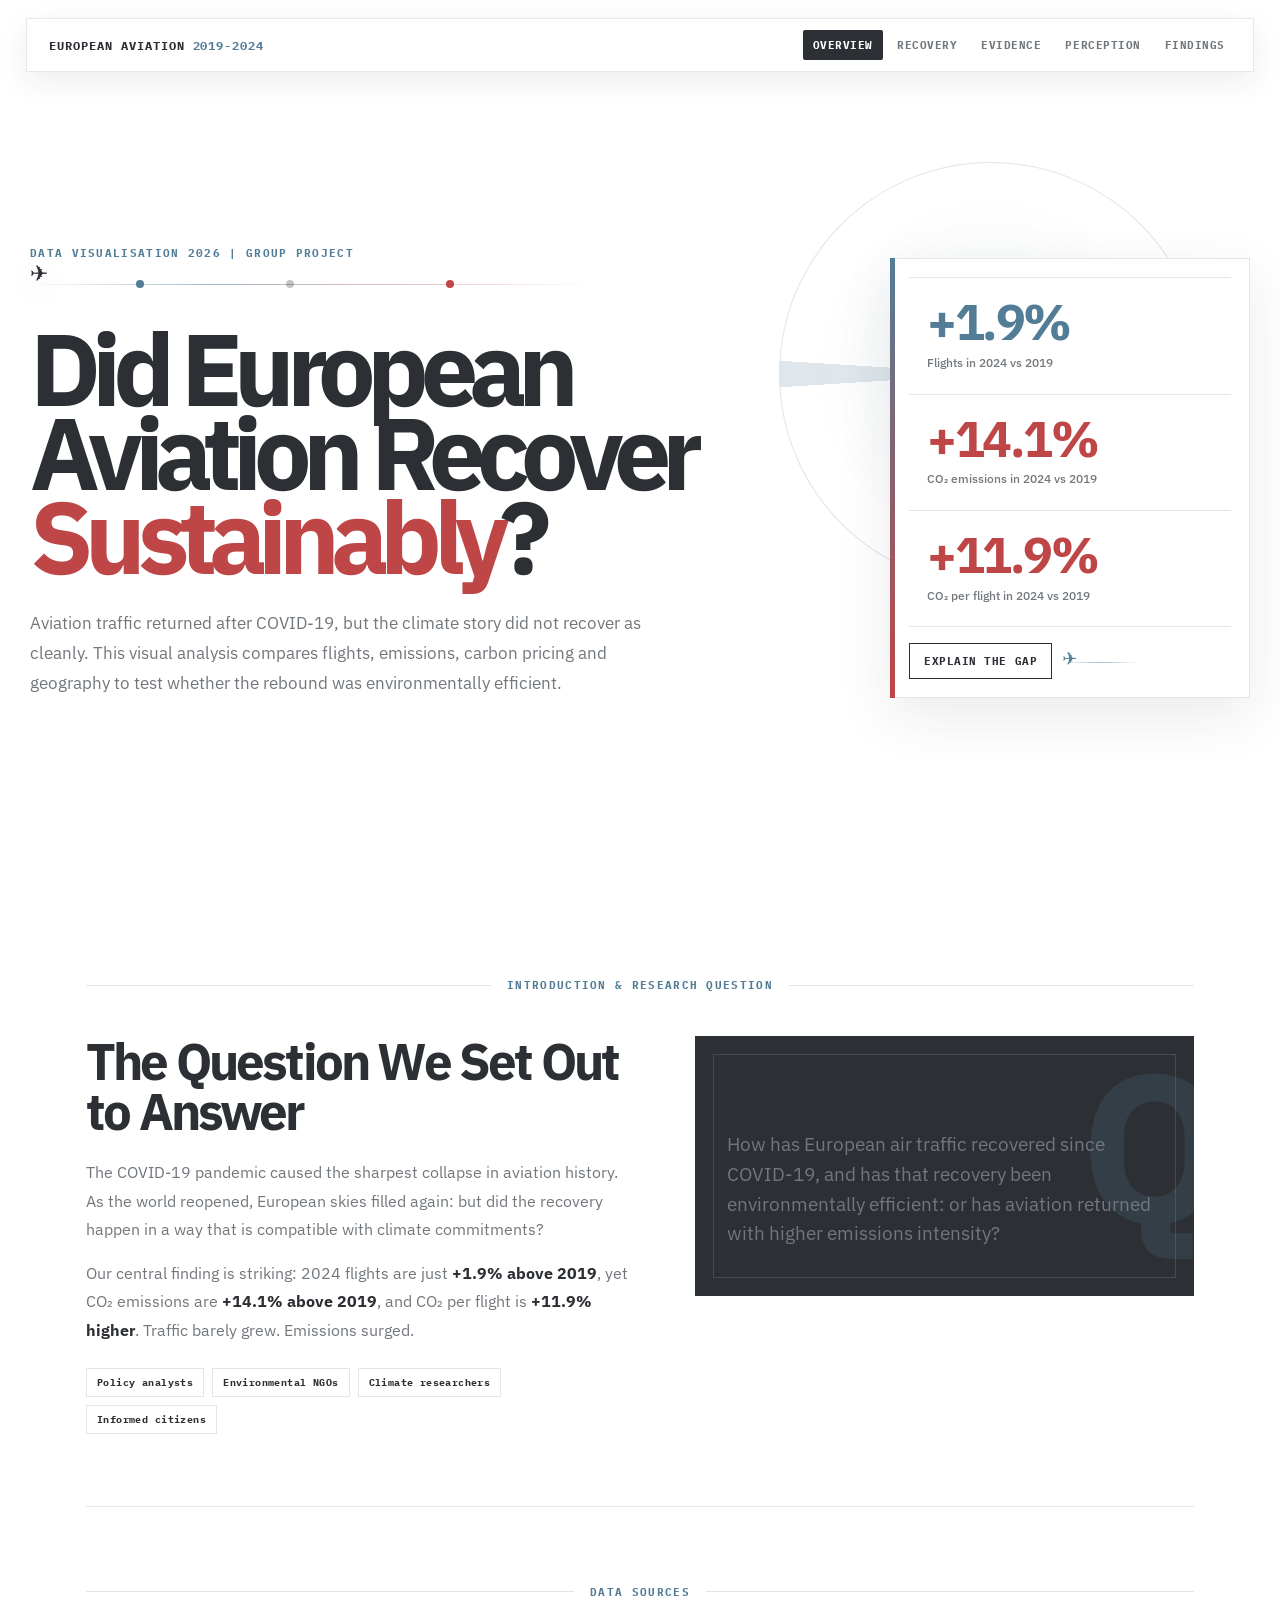
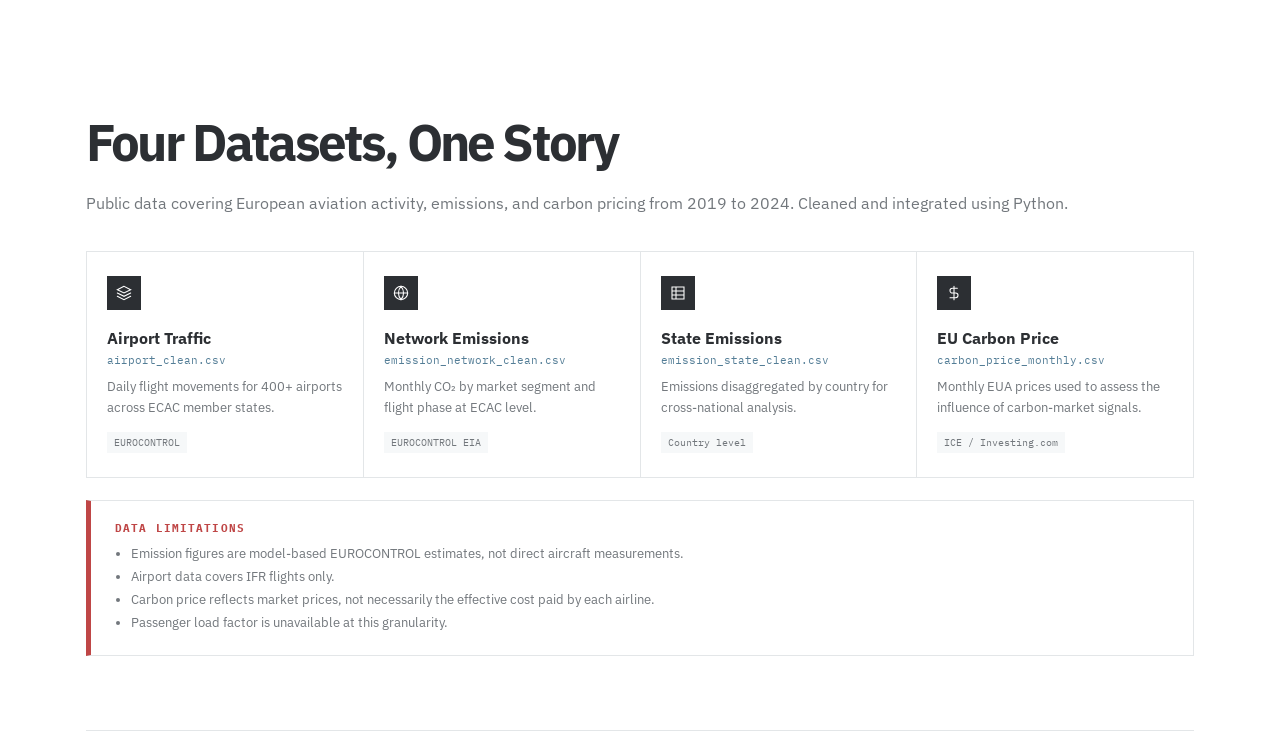
==== commit 2616786d: "Upd html" ====
--- a/european_aviation_final.html
+++ b/european_aviation_final.html
@@ -56,7 +56,11 @@
   font-size:.66rem;font-weight:700;text-transform:uppercase;letter-spacing:.05em;
   color:var(--muted);padding:8px 10px;border-radius:2px;transition:.18s
 }
-.nav-links a:hover{background:var(--dark);color:#fff}
+.nav-links a:hover,.nav-links a.active{background:var(--dark);color:#fff}
+.story-page{display:none}
+.story-page.active{display:block}
+.story-page:not([data-page="overview"]) .page{padding-top:126px}
+.story-page[data-page="findings"] .conclusion{min-height:100vh;padding-top:156px}
 .hero{
   min-height:100vh;
   display:grid;
@@ -563,9 +567,12 @@
 
 .ethics-grid{
   display:grid;
-  grid-template-columns:1fr 1fr;
-  gap:28px;
+  grid-template-columns:1fr;
+  gap:30px;
   margin-top:30px;
+  max-width:1040px;
+  margin-left:auto;
+  margin-right:auto;
 }
 .ethics-card{
   background:#fff;
@@ -637,7 +644,14 @@
   .story-flow .viz-block{padding-left:0}
   .story-flow .viz-block::before{display:none}
   .story-bridge{margin-left:0}
-.nav-links{display:none}
+  .nav-links{
+    display:flex;
+    overflow-x:auto;
+    max-width:62vw;
+    padding-bottom:2px;
+  }
+  .nav-links a{white-space:nowrap;padding:8px 9px}
+  .story-page:not([data-page="overview"]) .page{padding-top:118px}
   .hero-inner,.intro-grid,.viz-head{grid-template-columns:1fr;gap:28px}
   .hero{padding:110px 20px 70px}.hero::after{display:none}
   .page,.conclusion-inner{padding:0 20px}
@@ -662,16 +676,16 @@
 <nav>
   <div class="nav-logo">European Aviation <span>2019-2024</span></div>
   <ul class="nav-links">
-    <li><a href="#intro">Introduction</a></li>
-    <li><a href="#data">Data</a></li>
-    <li><a href="#viz">Visualisations</a></li>
-    <li><a href="#viz-carbon">Carbon</a></li>
-    <li><a href="#viz-stripes">Stripes</a></li>
-    <li><a href="#viz-ethics">Ethics</a></li>
-    <li><a href="#conclusion">Findings</a></li>
+    <li><a href="#overview" data-page-link="overview">Overview</a></li>
+    <li><a href="#recovery" data-page-link="recovery">Recovery</a></li>
+    <li><a href="#evidence" data-page-link="evidence">Evidence</a></li>
+    <li><a href="#perception" data-page-link="perception">Perception</a></li>
+    <li><a href="#findings" data-page-link="findings">Findings</a></li>
   </ul>
 </nav>
 
+<main class="story-pages">
+<section class="story-page active" data-page="overview" id="overview">
 <section class="hero">
   <div class="hero-inner">
     <div>
@@ -720,10 +734,14 @@
     </div>
     <div class="limits"><h4>Data Limitations</h4><ul><li>Emission figures are model-based EUROCONTROL estimates, not direct aircraft measurements.</li><li>Airport data covers IFR flights only.</li><li>Carbon price reflects market prices, not necessarily the effective cost paid by each airline.</li><li>Passenger load factor is unavailable at this granularity.</li></ul></div>
   </section>
-
+</div>
+</section>
+
+<section class="story-page" data-page="recovery" id="recovery">
+<div class="page">
   <div class="divider" id="viz"><div class="divider-line"></div><span class="divider-label">Interactive Visualisations</span><div class="divider-line"></div></div>
 <section class="story-flow" aria-label="Connected visual storytelling sequence">
-  <div class="story-bridge"><strong>Reading path:</strong> start with the linked Tableau dashboard to move between the core recovery and geographic views. Then isolate the carbon-price signal and the temporal fingerprint, use the compass to compare country recovery patterns, and end with the ethics section to understand how design choices can change interpretation.</div>
+  <div class="story-bridge"><strong>Page 2 reading path:</strong> first make the climate cost tangible with the receipt, then translate the recovery gap into plain language, and finally move into the linked dashboard where the same gap can be explored interactively.</div>
 
   <div class="viz-block horizontal" id="viz-carbon-receipt" data-step="00">
     <div class="viz-head">
@@ -835,6 +853,15 @@
     </div>
     <p class="caption">Source: Tableau Public | Linked dashboard</p>
   </div>
+</section>
+</div>
+</section>
+
+<section class="story-page" data-page="evidence" id="evidence">
+<div class="page">
+<div class="divider"><div class="divider-line"></div><span class="divider-label">Policy, Time, and Geography</span><div class="divider-line"></div></div>
+<section class="story-flow" aria-label="Policy and spatial evidence sequence">
+  <div class="story-bridge"><strong>Page 3 reading path:</strong> after seeing that the recovery gap exists, test whether carbon pricing restrained it, compress the time pattern into stripes, then use the compass to see how unevenly the recovery spread across countries.</div>
 
   <div class="viz-block horizontal" id="viz-carbon" data-step="03">
     <div class="viz-head">
@@ -927,17 +954,26 @@
     </div>
     <p class="caption">Source: EUROCONTROL EIA | State-level cruise-phase flights | Embedded JavaScript + D3</p>
   </div>
+</section>
+</div>
+</section>
+
+<section class="story-page" data-page="perception" id="perception">
+<div class="page">
+<div class="divider"><div class="divider-line"></div><span class="divider-label">Visual Perception and Ethics</span><div class="divider-line"></div></div>
+<section class="story-flow" aria-label="Visual perception sequence">
+  <div class="story-bridge"><strong>Page 4 reading path:</strong> now that the evidence is clear, the final test is interpretive: how much can the same emissions-intensity trend be changed by design choices alone?</div>
 
   <div class="viz-block" id="viz-ethics" data-step="06">
     <div class="viz-head">
       <div>
-        <span class="viz-tag">06: Visualisation Ethics</span>
-        <h2>Same Data, Different Story</h2>
-        <p class="viz-desc">The final section turns the analysis back on the visualisation process itself. Two static plots use the same data, but one preserves proportional comparison while the other distorts perception through misleading design.</p>
+        <span class="viz-tag">06: Perception Test</span>
+        <h2>How the Same Trend Can Be Made to Feel Different</h2>
+        <p class="viz-desc">The final section turns the analysis back on the visualisation process itself. The two views below use the same yearly CO₂-per-flight values, but they guide the reader toward different emotional conclusions.</p>
       </div>
       <div class="insight" style="border-top-color:var(--red)">
         <h4>Critical Insight</h4>
-        <p>Visualisation choices are analytical choices. Axis scaling, breaks, spacing, and proportionality can make the same dataset appear objective, exaggerated, or deceptive.</p>
+        <p>Visualisation choices are analytical choices. Axis scaling, breaks, spacing, and proportionality decide whether a reader sees a measured increase or an alarming surge.</p>
       </div>
     </div>
 
@@ -945,30 +981,34 @@
       <article class="ethics-card white">
         <img src="figures/whitehat_yearly_co2_per_flight.png" alt="White-hat line chart showing yearly CO2 per flight with a proportional axis">
         <div class="ethics-content">
-          <h3>White Hat: Proportional Trend</h3>
-          <p>This chart preserves the full vertical context for yearly CO₂ per flight. The increase is visible, but its magnitude stays proportional to the baseline.</p>
+          <h3>First Reading: Keep the Scale Honest</h3>
+          <p>The first version preserves vertical context. The increase in yearly CO₂ per flight is visible, but the scale lets the reader judge its magnitude against the baseline instead of only reacting to slope.</p>
         </div>
       </article>
 
       <article class="ethics-card black">
         <img src="figures/blackhat_yearly_co2_per_flight_truncated_axis.png" alt="Black-hat line chart showing yearly CO2 per flight with a truncated axis">
         <div class="ethics-content">
-          <h3>Black Hat: Truncated Axis</h3>
-          <p>This chart uses the same values but cuts the vertical axis, visually stretching the change. The trend looks more dramatic because the encoded visual change is larger than the real data change.</p>
+          <h3>Second Reading: Amplify the Alarm</h3>
+          <p>The second version keeps the same values but truncates the vertical axis. Nothing in the dataset changed; what changed is the amount of visual distance assigned to the increase.</p>
         </div>
       </article>
     </div>
 
     <div class="ethics-note">
       <h4>Why this matters</h4>
-      <p>A chart can be technically based on real data and still be misleading. In this case, the black-hat version does not change the yearly CO₂-per-flight values; it changes the <strong>reader's perception</strong> through axis truncation. That creates a high <strong>lie factor</strong>: the visual effect is larger than the underlying data effect.</p>
+      <p>A chart can be technically based on real data and still be misleading. Here, the second reading changes the <strong>reader's perception</strong> through axis truncation. That creates a high <strong>lie factor</strong>: the visual effect is larger than the underlying data effect.</p>
     </div>
 
   </div>
   </section>
 </div>
-
+</section>
+
+<section class="story-page" data-page="findings" id="findings">
 <section class="conclusion" id="conclusion"><div class="conclusion-inner"><h2>The Answer: <em>No</em>, Not Sustainably.</h2><div class="findings"><div class="finding"><div class="finding-n">01</div><h3>Emissions intensity worsened</h3><p>CO₂ per flight rose between 2019 and 2024: the recovery was not cleaner on average.</p></div><div class="finding"><div class="finding-n">02</div><h3>Carbon pricing was not enough</h3><p>The carbon signal increased, but aviation emissions still rebounded strongly.</p></div><div class="finding"><div class="finding-n">03</div><h3>Recovery was uneven</h3><p>Growth is geographically uneven, with different regional patterns after COVID-19.</p></div></div><p class="conclusion-text">European aviation returned to pre-pandemic levels by 2023-2024, but it did so <strong>without meaningfully improving its environmental footprint</strong>. A genuinely sustainable aviation sector will require complementary policy instruments beyond carbon pricing.</p></div></section>
+</section>
+</main>
 
 <script src="https://d3js.org/d3.v7.min.js"></script>
 <script src="https://unpkg.com/topojson-client@3"></script>
@@ -1006,6 +1046,31 @@
 }
 window.addEventListener('load', initTableauEmbeds);
 window.addEventListener('resize', () => document.querySelectorAll('.tableauPlaceholder').forEach(sizeTableau));
+
+const STORY_PAGES = ["overview", "recovery", "evidence", "perception", "findings"];
+function showStoryPage(page, updateHash = true) {
+  const next = STORY_PAGES.includes(page) ? page : "overview";
+  document.querySelectorAll(".story-page").forEach((section) => {
+    section.classList.toggle("active", section.dataset.page === next);
+  });
+  document.querySelectorAll("[data-page-link]").forEach((control) => {
+    control.classList.toggle("active", control.dataset.pageLink === next);
+  });
+  if (updateHash) history.replaceState(null, "", `#${next}`);
+  window.scrollTo({ top: 0, behavior: "auto" });
+  requestAnimationFrame(() => {
+    document.querySelectorAll(".story-page.active .tableauPlaceholder").forEach(sizeTableau);
+    updateScrollProgress();
+  });
+}
+document.querySelectorAll("[data-page-link]").forEach((control) => {
+  control.addEventListener("click", (event) => {
+    event.preventDefault();
+    showStoryPage(control.dataset.pageLink);
+  });
+});
+window.addEventListener("hashchange", () => showStoryPage(location.hash.replace("#", ""), false));
+showStoryPage(location.hash.replace("#", ""), false);
 
 function animateCounter(element, target, suffix = "%") {
   const duration = 1300; const startTime = performance.now();
